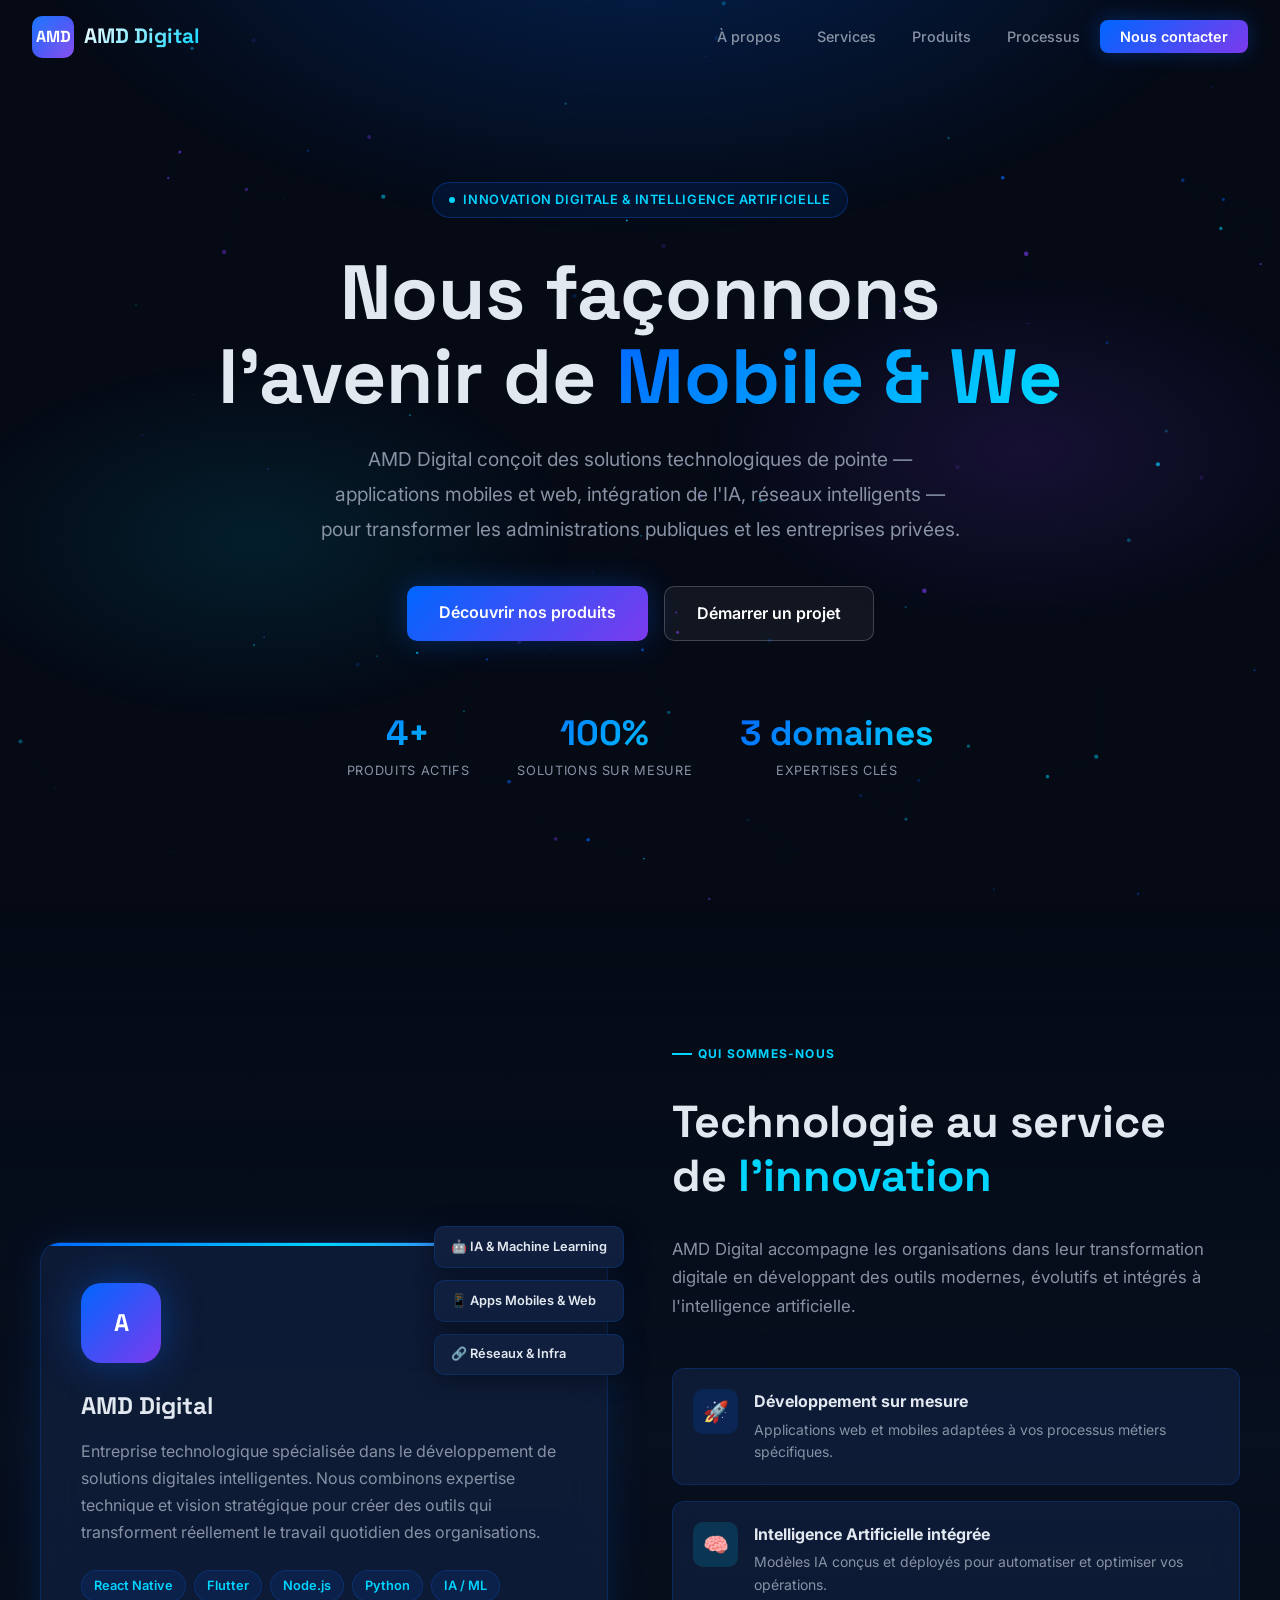
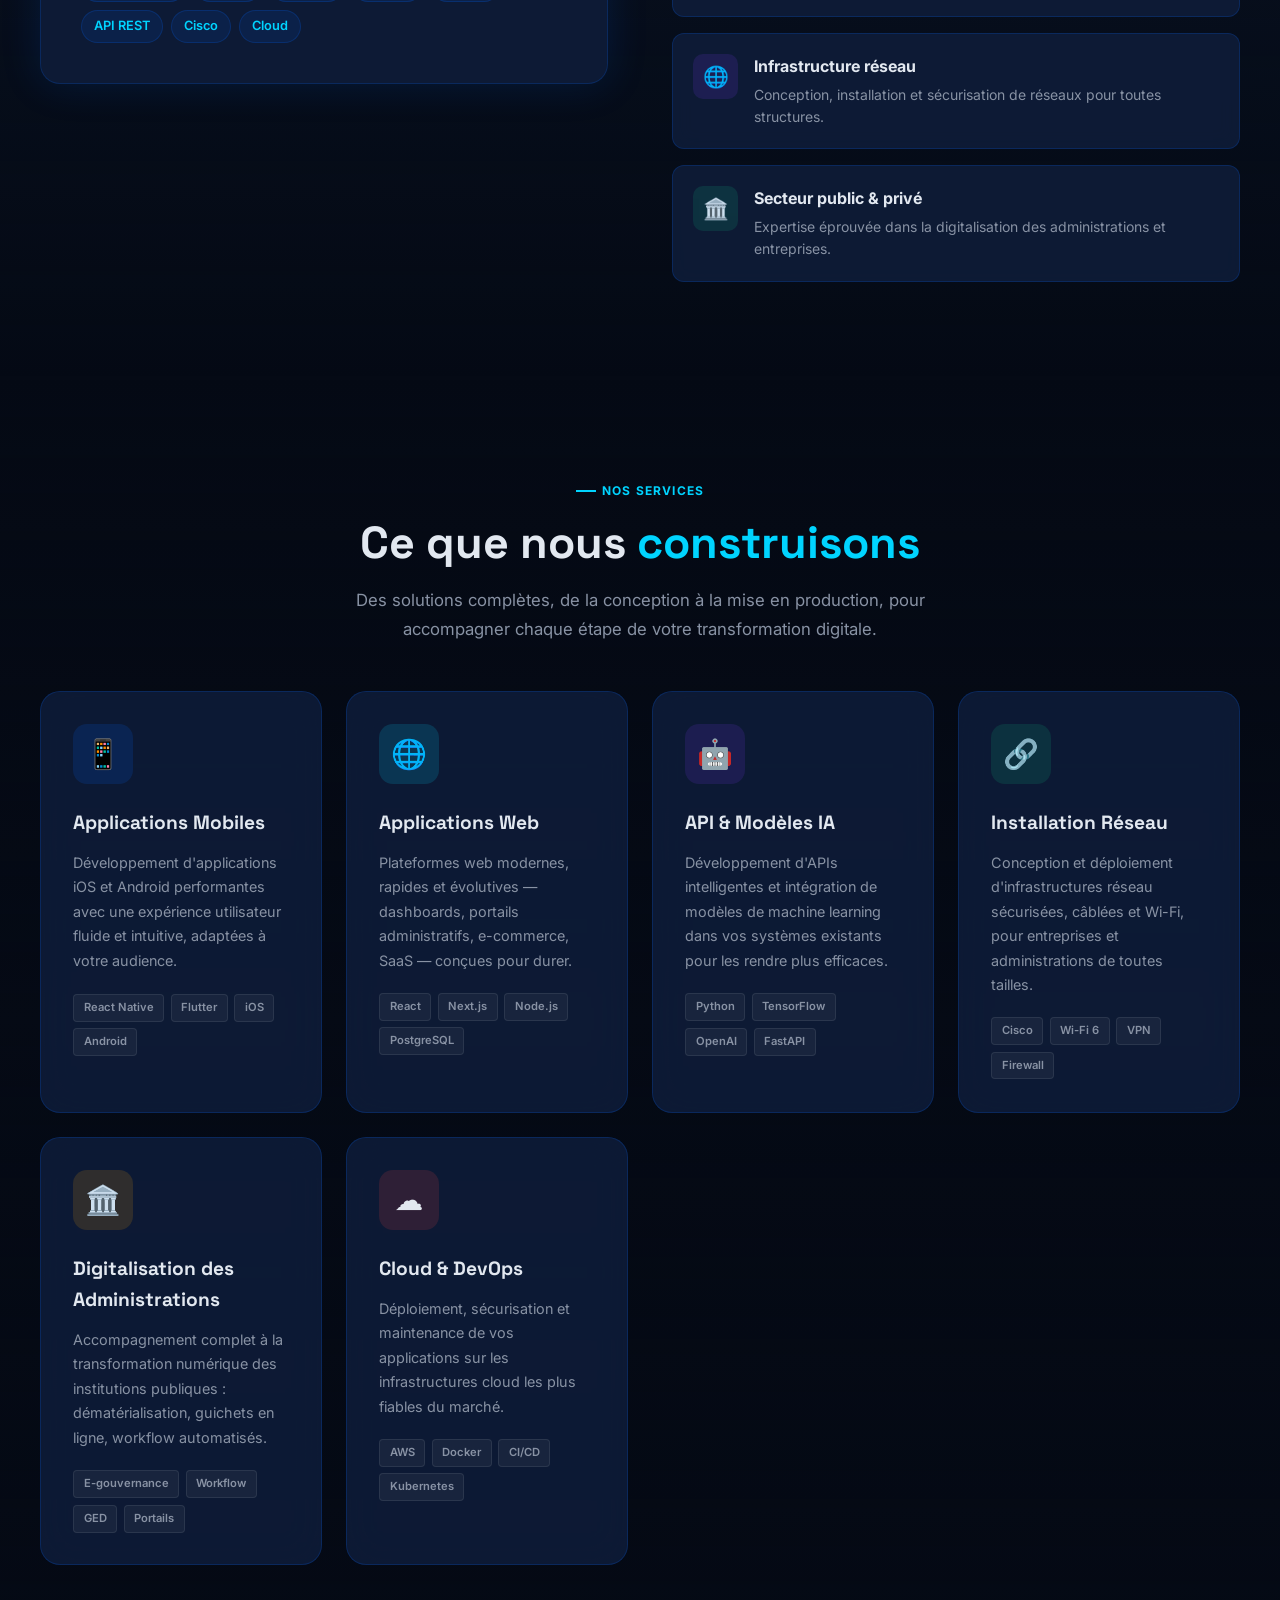
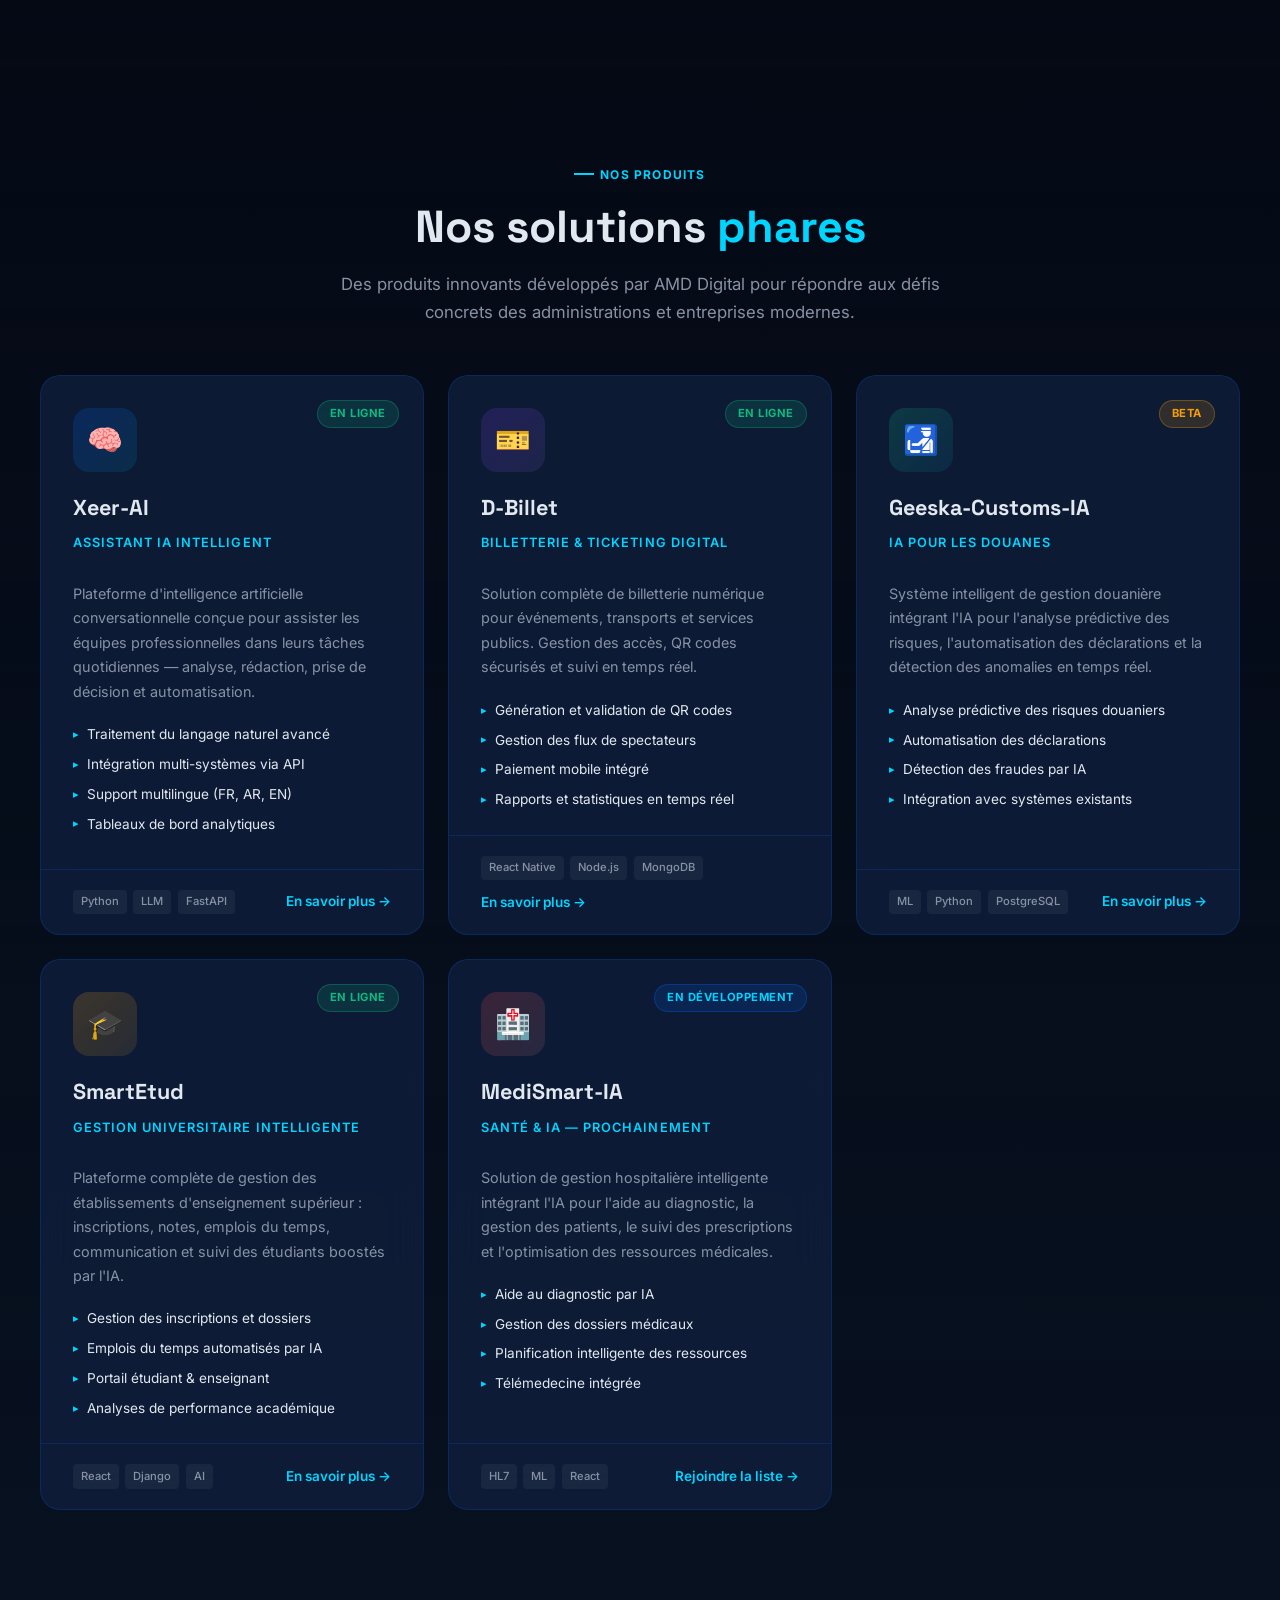
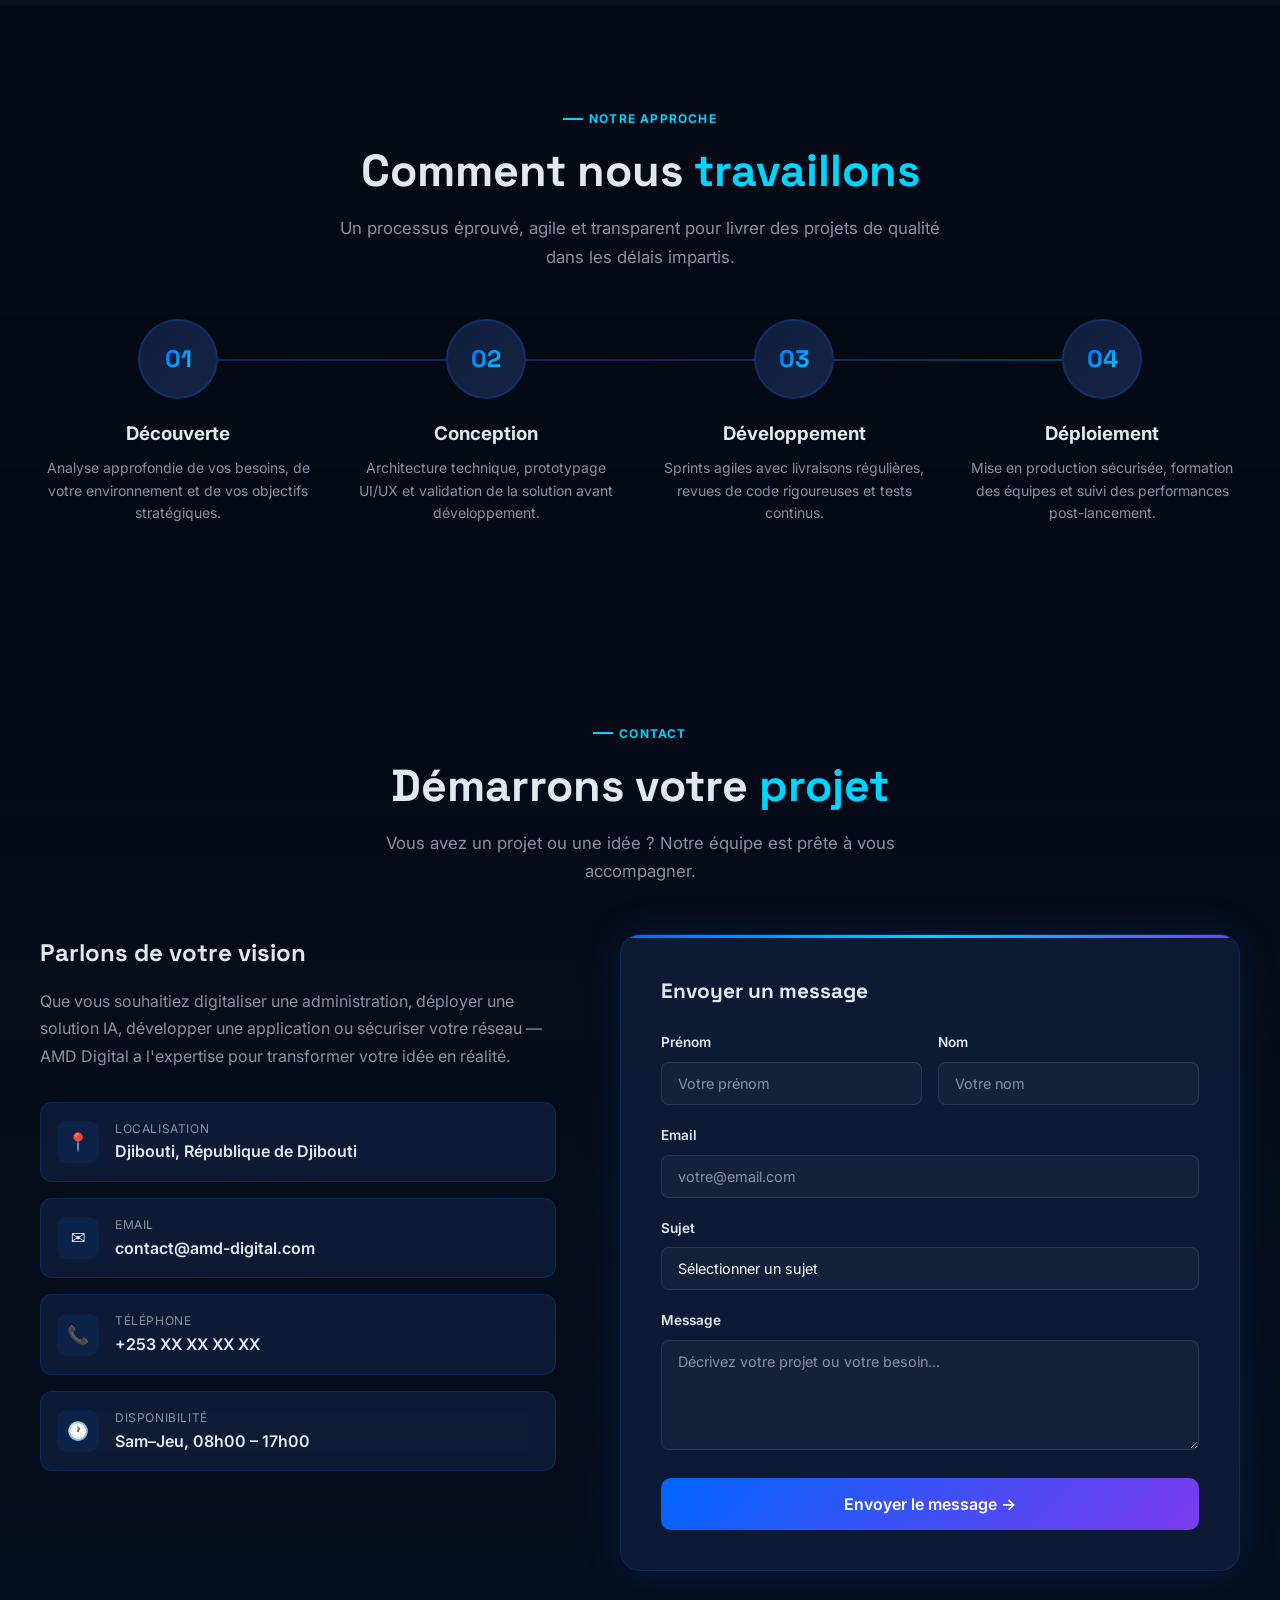
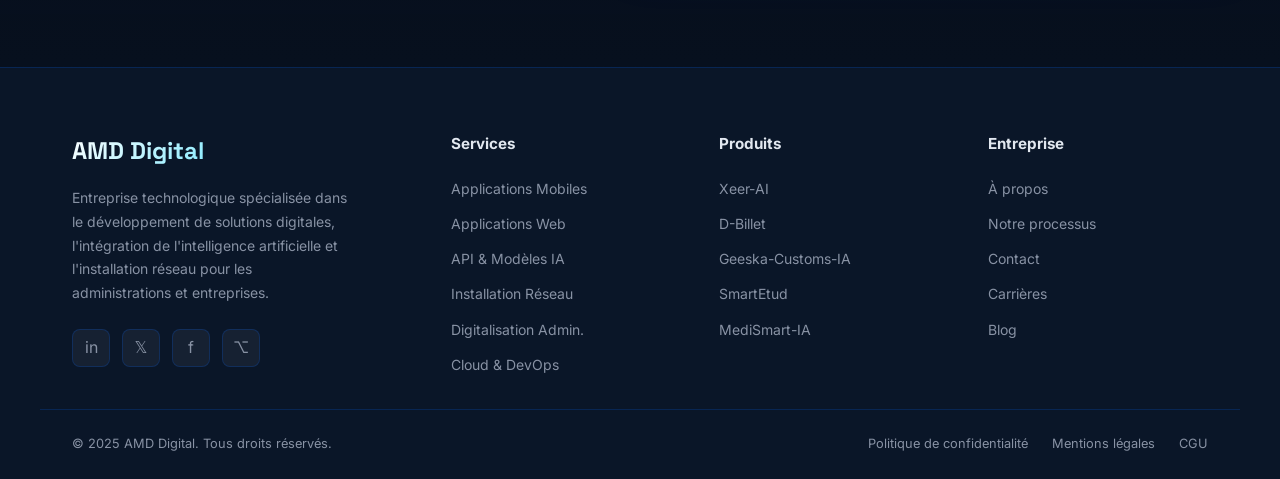
==== index.html @ 0bdd886a "feat: create modern animated static website for AMD Digital Full responsive landing page with: - Par" ====
<!DOCTYPE html>
<html lang="fr">
<head>
  <meta charset="UTF-8" />
  <meta name="viewport" content="width=device-width, initial-scale=1.0" />
  <meta name="description" content="AMD Digital — Développement d'applications mobiles & web, installation réseau, intégration de l'IA dans les administrations publiques et privées. Créateurs de Xeer-AI, D-Billet, Geeska-Customs-IA, SmartEtud." />
  <meta property="og:title" content="AMD Digital — Innovation Technologique & IA" />
  <meta property="og:description" content="Solutions digitales innovantes pour les administrations et entreprises." />
  <title>AMD Digital — Innovation Technologique & IA</title>

  <!-- Fonts -->
  <link rel="preconnect" href="https://fonts.googleapis.com" />
  <link rel="preconnect" href="https://fonts.gstatic.com" crossorigin />
  <link href="https://fonts.googleapis.com/css2?family=Inter:wght@400;500;600;700&family=Space+Grotesk:wght@500;600;700;800&display=swap" rel="stylesheet" />

  <!-- Styles -->
  <link rel="stylesheet" href="css/style.css" />

  <!-- Favicon inline SVG -->
  <link rel="icon" href="data:image/svg+xml,<svg xmlns='http://www.w3.org/2000/svg' viewBox='0 0 100 100'><rect width='100' height='100' rx='20' fill='%230066ff'/><text y='.9em' font-size='65' font-weight='900' fill='white' font-family='Arial' x='12'>A</text></svg>" />
</head>
<body>

  <!-- Particles Background -->
  <canvas id="particles-canvas"></canvas>

  <!-- ===== NAVBAR ===== -->
  <nav class="navbar">
    <a href="#" class="nav-logo">
      <div class="logo-icon">AMD</div>
      <span class="logo-text">AMD Digital</span>
    </a>

    <ul class="nav-links">
      <li><a href="#about">À propos</a></li>
      <li><a href="#services">Services</a></li>
      <li><a href="#products">Produits</a></li>
      <li><a href="#process">Processus</a></li>
      <li><a href="#contact" class="nav-cta">Nous contacter</a></li>
    </ul>

    <button class="hamburger" aria-label="Menu">
      <span></span><span></span><span></span>
    </button>
  </nav>

  <!-- ===== HERO ===== -->
  <section class="hero" id="home">
    <div class="hero-bg-gradient"></div>
    <div class="hero-content">
      <div class="hero-badge">
        <span class="dot"></span>
        Innovation Digitale & Intelligence Artificielle
      </div>

      <h1>
        Nous façonnons<br />
        l'avenir de <span class="gradient-text" id="typing-text">Mobile & Web</span>
      </h1>

      <p class="hero-description">
        AMD Digital conçoit des solutions technologiques de pointe — applications mobiles et web,
        intégration de l'IA, réseaux intelligents — pour transformer les administrations
        publiques et les entreprises privées.
      </p>

      <div class="hero-buttons">
        <a href="#products" class="btn-primary">Découvrir nos produits</a>
        <a href="#contact" class="btn-outline">Démarrer un projet</a>
      </div>

      <div class="hero-stats">
        <div class="stat-item">
          <div class="stat-number" data-target="4" data-suffix="+">0+</div>
          <div class="stat-label">Produits actifs</div>
        </div>
        <div class="stat-item">
          <div class="stat-number" data-target="100" data-suffix="%">0%</div>
          <div class="stat-label">Solutions sur mesure</div>
        </div>
        <div class="stat-item">
          <div class="stat-number" data-target="3" data-suffix=" domaines">0</div>
          <div class="stat-label">Expertises clés</div>
        </div>
      </div>
    </div>
  </section>

  <!-- ===== ABOUT ===== -->
  <section class="about" id="about">
    <div class="container">
      <div class="about-grid">
        <div class="about-visual reveal-left">
          <div class="about-card-main">
            <div class="about-logo-large">A</div>
            <h3>AMD Digital</h3>
            <p>
              Entreprise technologique spécialisée dans le développement de solutions digitales
              intelligentes. Nous combinons expertise technique et vision stratégique pour
              créer des outils qui transforment réellement le travail quotidien des organisations.
            </p>
            <div class="tech-pills">
              <span class="pill">React Native</span>
              <span class="pill">Flutter</span>
              <span class="pill">Node.js</span>
              <span class="pill">Python</span>
              <span class="pill">IA / ML</span>
              <span class="pill">API REST</span>
              <span class="pill">Cisco</span>
              <span class="pill">Cloud</span>
            </div>
          </div>

          <div class="floating-badges">
            <div class="badge-float">🤖 IA & Machine Learning</div>
            <div class="badge-float">📱 Apps Mobiles & Web</div>
            <div class="badge-float">🔗 Réseaux & Infra</div>
          </div>
        </div>

        <div class="about-features reveal-right">
          <div class="section-tag">Qui sommes-nous</div>
          <h2 class="section-title">Technologie au service<br />de <span style="color: var(--secondary)">l'innovation</span></h2>
          <p class="section-subtitle" style="margin-bottom: 2rem;">
            AMD Digital accompagne les organisations dans leur transformation digitale en développant
            des outils modernes, évolutifs et intégrés à l'intelligence artificielle.
          </p>

          <div class="about-feature">
            <div class="feature-icon blue">🚀</div>
            <div class="feature-text">
              <h4>Développement sur mesure</h4>
              <p>Applications web et mobiles adaptées à vos processus métiers spécifiques.</p>
            </div>
          </div>

          <div class="about-feature">
            <div class="feature-icon cyan">🧠</div>
            <div class="feature-text">
              <h4>Intelligence Artificielle intégrée</h4>
              <p>Modèles IA conçus et déployés pour automatiser et optimiser vos opérations.</p>
            </div>
          </div>

          <div class="about-feature">
            <div class="feature-icon purple">🌐</div>
            <div class="feature-text">
              <h4>Infrastructure réseau</h4>
              <p>Conception, installation et sécurisation de réseaux pour toutes structures.</p>
            </div>
          </div>

          <div class="about-feature">
            <div class="feature-icon green">🏛️</div>
            <div class="feature-text">
              <h4>Secteur public & privé</h4>
              <p>Expertise éprouvée dans la digitalisation des administrations et entreprises.</p>
            </div>
          </div>
        </div>
      </div>
    </div>
  </section>

  <!-- ===== SERVICES ===== -->
  <section class="services" id="services">
    <div class="container">
      <div class="text-center" style="margin-bottom: 1rem;">
        <div class="section-tag reveal">Nos services</div>
        <h2 class="section-title reveal">Ce que nous <span style="color: var(--secondary)">construisons</span></h2>
        <p class="section-subtitle reveal">
          Des solutions complètes, de la conception à la mise en production, pour accompagner
          chaque étape de votre transformation digitale.
        </p>
      </div>

      <div class="services-grid">

        <div class="service-card">
          <div class="service-icon-wrap" style="background: rgba(0,102,255,0.15);">📱</div>
          <h3>Applications Mobiles</h3>
          <p>Développement d'applications iOS et Android performantes avec une expérience utilisateur fluide et intuitive, adaptées à votre audience.</p>
          <div class="service-tags">
            <span class="service-tag">React Native</span>
            <span class="service-tag">Flutter</span>
            <span class="service-tag">iOS</span>
            <span class="service-tag">Android</span>
          </div>
        </div>

        <div class="service-card">
          <div class="service-icon-wrap" style="background: rgba(0,212,255,0.15);">🌐</div>
          <h3>Applications Web</h3>
          <p>Plateformes web modernes, rapides et évolutives — dashboards, portails administratifs, e-commerce, SaaS — conçues pour durer.</p>
          <div class="service-tags">
            <span class="service-tag">React</span>
            <span class="service-tag">Next.js</span>
            <span class="service-tag">Node.js</span>
            <span class="service-tag">PostgreSQL</span>
          </div>
        </div>

        <div class="service-card">
          <div class="service-icon-wrap" style="background: rgba(124,58,237,0.15);">🤖</div>
          <h3>API & Modèles IA</h3>
          <p>Développement d'APIs intelligentes et intégration de modèles de machine learning dans vos systèmes existants pour les rendre plus efficaces.</p>
          <div class="service-tags">
            <span class="service-tag">Python</span>
            <span class="service-tag">TensorFlow</span>
            <span class="service-tag">OpenAI</span>
            <span class="service-tag">FastAPI</span>
          </div>
        </div>

        <div class="service-card">
          <div class="service-icon-wrap" style="background: rgba(16,185,129,0.15);">🔗</div>
          <h3>Installation Réseau</h3>
          <p>Conception et déploiement d'infrastructures réseau sécurisées, câblées et Wi-Fi, pour entreprises et administrations de toutes tailles.</p>
          <div class="service-tags">
            <span class="service-tag">Cisco</span>
            <span class="service-tag">Wi-Fi 6</span>
            <span class="service-tag">VPN</span>
            <span class="service-tag">Firewall</span>
          </div>
        </div>

        <div class="service-card">
          <div class="service-icon-wrap" style="background: rgba(245,158,11,0.15);">🏛️</div>
          <h3>Digitalisation des Administrations</h3>
          <p>Accompagnement complet à la transformation numérique des institutions publiques : dématérialisation, guichets en ligne, workflow automatisés.</p>
          <div class="service-tags">
            <span class="service-tag">E-gouvernance</span>
            <span class="service-tag">Workflow</span>
            <span class="service-tag">GED</span>
            <span class="service-tag">Portails</span>
          </div>
        </div>

        <div class="service-card">
          <div class="service-icon-wrap" style="background: rgba(239,68,68,0.15);">☁️</div>
          <h3>Cloud & DevOps</h3>
          <p>Déploiement, sécurisation et maintenance de vos applications sur les infrastructures cloud les plus fiables du marché.</p>
          <div class="service-tags">
            <span class="service-tag">AWS</span>
            <span class="service-tag">Docker</span>
            <span class="service-tag">CI/CD</span>
            <span class="service-tag">Kubernetes</span>
          </div>
        </div>

      </div>
    </div>
  </section>

  <!-- ===== PRODUCTS ===== -->
  <section class="products" id="products">
    <div class="products-intro text-center">
      <div class="section-tag reveal">Nos produits</div>
      <h2 class="section-title reveal">Nos solutions <span style="color: var(--secondary)">phares</span></h2>
      <p class="section-subtitle reveal">
        Des produits innovants développés par AMD Digital pour répondre aux défis concrets
        des administrations et entreprises modernes.
      </p>
    </div>

    <div class="products-grid">

      <!-- Xeer-AI -->
      <div class="product-card">
        <div class="product-header">
          <div class="product-icon" style="background: linear-gradient(135deg, rgba(0,102,255,0.2), rgba(0,212,255,0.1));">🧠</div>
          <span class="product-status status-live">En ligne</span>
          <h3>Xeer-AI</h3>
          <div class="product-tagline">Assistant IA Intelligent</div>
        </div>
        <div class="product-body">
          <p>
            Plateforme d'intelligence artificielle conversationnelle conçue pour assister
            les équipes professionnelles dans leurs tâches quotidiennes — analyse, rédaction,
            prise de décision et automatisation.
          </p>
          <ul class="product-features">
            <li>Traitement du langage naturel avancé</li>
            <li>Intégration multi-systèmes via API</li>
            <li>Support multilingue (FR, AR, EN)</li>
            <li>Tableaux de bord analytiques</li>
          </ul>
        </div>
        <div class="product-footer">
          <div class="product-tech">
            <span class="tech-badge">Python</span>
            <span class="tech-badge">LLM</span>
            <span class="tech-badge">FastAPI</span>
          </div>
          <a href="#contact" class="product-link">En savoir plus →</a>
        </div>
      </div>

      <!-- D-Billet -->
      <div class="product-card">
        <div class="product-header">
          <div class="product-icon" style="background: linear-gradient(135deg, rgba(124,58,237,0.2), rgba(167,139,250,0.1));">🎫</div>
          <span class="product-status status-live">En ligne</span>
          <h3>D-Billet</h3>
          <div class="product-tagline">Billetterie & Ticketing Digital</div>
        </div>
        <div class="product-body">
          <p>
            Solution complète de billetterie numérique pour événements, transports et
            services publics. Gestion des accès, QR codes sécurisés et suivi en temps réel.
          </p>
          <ul class="product-features">
            <li>Génération et validation de QR codes</li>
            <li>Gestion des flux de spectateurs</li>
            <li>Paiement mobile intégré</li>
            <li>Rapports et statistiques en temps réel</li>
          </ul>
        </div>
        <div class="product-footer">
          <div class="product-tech">
            <span class="tech-badge">React Native</span>
            <span class="tech-badge">Node.js</span>
            <span class="tech-badge">MongoDB</span>
          </div>
          <a href="#contact" class="product-link">En savoir plus →</a>
        </div>
      </div>

      <!-- Geeska-Customs-IA -->
      <div class="product-card">
        <div class="product-header">
          <div class="product-icon" style="background: linear-gradient(135deg, rgba(16,185,129,0.2), rgba(6,182,212,0.1));">🛃</div>
          <span class="product-status status-beta">Beta</span>
          <h3>Geeska-Customs-IA</h3>
          <div class="product-tagline">IA pour les Douanes</div>
        </div>
        <div class="product-body">
          <p>
            Système intelligent de gestion douanière intégrant l'IA pour l'analyse
            prédictive des risques, l'automatisation des déclarations et la détection
            des anomalies en temps réel.
          </p>
          <ul class="product-features">
            <li>Analyse prédictive des risques douaniers</li>
            <li>Automatisation des déclarations</li>
            <li>Détection des fraudes par IA</li>
            <li>Intégration avec systèmes existants</li>
          </ul>
        </div>
        <div class="product-footer">
          <div class="product-tech">
            <span class="tech-badge">ML</span>
            <span class="tech-badge">Python</span>
            <span class="tech-badge">PostgreSQL</span>
          </div>
          <a href="#contact" class="product-link">En savoir plus →</a>
        </div>
      </div>

      <!-- SmartEtud -->
      <div class="product-card">
        <div class="product-header">
          <div class="product-icon" style="background: linear-gradient(135deg, rgba(245,158,11,0.2), rgba(251,191,36,0.1));">🎓</div>
          <span class="product-status status-live">En ligne</span>
          <h3>SmartEtud</h3>
          <div class="product-tagline">Gestion Universitaire Intelligente</div>
        </div>
        <div class="product-body">
          <p>
            Plateforme complète de gestion des établissements d'enseignement supérieur :
            inscriptions, notes, emplois du temps, communication et suivi des étudiants
            boostés par l'IA.
          </p>
          <ul class="product-features">
            <li>Gestion des inscriptions et dossiers</li>
            <li>Emplois du temps automatisés par IA</li>
            <li>Portail étudiant & enseignant</li>
            <li>Analyses de performance académique</li>
          </ul>
        </div>
        <div class="product-footer">
          <div class="product-tech">
            <span class="tech-badge">React</span>
            <span class="tech-badge">Django</span>
            <span class="tech-badge">AI</span>
          </div>
          <a href="#contact" class="product-link">En savoir plus →</a>
        </div>
      </div>

      <!-- Produit 5 — futur -->
      <div class="product-card" style="grid-column: span 1;">
        <div class="product-header">
          <div class="product-icon" style="background: linear-gradient(135deg, rgba(239,68,68,0.2), rgba(252,165,165,0.1));">🏥</div>
          <span class="product-status status-dev">En développement</span>
          <h3>MediSmart-IA</h3>
          <div class="product-tagline">Santé & IA — Prochainement</div>
        </div>
        <div class="product-body">
          <p>
            Solution de gestion hospitalière intelligente intégrant l'IA pour l'aide
            au diagnostic, la gestion des patients, le suivi des prescriptions et
            l'optimisation des ressources médicales.
          </p>
          <ul class="product-features">
            <li>Aide au diagnostic par IA</li>
            <li>Gestion des dossiers médicaux</li>
            <li>Planification intelligente des ressources</li>
            <li>Télémedecine intégrée</li>
          </ul>
        </div>
        <div class="product-footer">
          <div class="product-tech">
            <span class="tech-badge">HL7</span>
            <span class="tech-badge">ML</span>
            <span class="tech-badge">React</span>
          </div>
          <a href="#contact" class="product-link">Rejoindre la liste →</a>
        </div>
      </div>

    </div>
  </section>

  <!-- ===== PROCESS ===== -->
  <section class="process" id="process">
    <div class="container">
      <div class="text-center" style="margin-bottom: 1rem;">
        <div class="section-tag reveal">Notre approche</div>
        <h2 class="section-title reveal">Comment nous <span style="color: var(--secondary)">travaillons</span></h2>
        <p class="section-subtitle reveal">
          Un processus éprouvé, agile et transparent pour livrer des projets de qualité
          dans les délais impartis.
        </p>
      </div>

      <div class="process-steps">

        <div class="step-card">
          <div class="step-number"><span class="num">01</span></div>
          <h3>Découverte</h3>
          <p>Analyse approfondie de vos besoins, de votre environnement et de vos objectifs stratégiques.</p>
        </div>

        <div class="step-card">
          <div class="step-number"><span class="num">02</span></div>
          <h3>Conception</h3>
          <p>Architecture technique, prototypage UI/UX et validation de la solution avant développement.</p>
        </div>

        <div class="step-card">
          <div class="step-number"><span class="num">03</span></div>
          <h3>Développement</h3>
          <p>Sprints agiles avec livraisons régulières, revues de code rigoureuses et tests continus.</p>
        </div>

        <div class="step-card">
          <div class="step-number"><span class="num">04</span></div>
          <h3>Déploiement</h3>
          <p>Mise en production sécurisée, formation des équipes et suivi des performances post-lancement.</p>
        </div>

      </div>
    </div>
  </section>

  <!-- ===== CONTACT ===== -->
  <section class="contact" id="contact">
    <div class="container">
      <div class="text-center" style="margin-bottom: 1rem;">
        <div class="section-tag reveal">Contact</div>
        <h2 class="section-title reveal">Démarrons votre <span style="color: var(--secondary)">projet</span></h2>
        <p class="section-subtitle reveal">
          Vous avez un projet ou une idée ? Notre équipe est prête à vous accompagner.
        </p>
      </div>

      <div class="contact-grid">
        <div class="contact-info reveal-left">
          <h3>Parlons de votre vision</h3>
          <p>
            Que vous souhaitiez digitaliser une administration, déployer une solution IA,
            développer une application ou sécuriser votre réseau — AMD Digital a l'expertise
            pour transformer votre idée en réalité.
          </p>

          <div class="contact-items">
            <div class="contact-item">
              <div class="contact-icon">📍</div>
              <div class="contact-item-text">
                <span>Localisation</span>
                <strong>Djibouti, République de Djibouti</strong>
              </div>
            </div>

            <div class="contact-item">
              <div class="contact-icon">✉️</div>
              <div class="contact-item-text">
                <span>Email</span>
                <strong>contact@amd-digital.com</strong>
              </div>
            </div>

            <div class="contact-item">
              <div class="contact-icon">📞</div>
              <div class="contact-item-text">
                <span>Téléphone</span>
                <strong>+253 XX XX XX XX</strong>
              </div>
            </div>

            <div class="contact-item">
              <div class="contact-icon">🕐</div>
              <div class="contact-item-text">
                <span>Disponibilité</span>
                <strong>Sam–Jeu, 08h00 – 17h00</strong>
              </div>
            </div>
          </div>
        </div>

        <div class="contact-form reveal-right">
          <h3 class="form-title">Envoyer un message</h3>
          <form>
            <div class="form-row">
              <div class="form-group">
                <label for="fname">Prénom</label>
                <input type="text" id="fname" placeholder="Votre prénom" required />
              </div>
              <div class="form-group">
                <label for="lname">Nom</label>
                <input type="text" id="lname" placeholder="Votre nom" required />
              </div>
            </div>

            <div class="form-group">
              <label for="email">Email</label>
              <input type="email" id="email" placeholder="votre@email.com" required />
            </div>

            <div class="form-group">
              <label for="subject">Sujet</label>
              <select id="subject">
                <option value="">Sélectionner un sujet</option>
                <option>Développement d'application mobile</option>
                <option>Développement d'application web</option>
                <option>Intégration IA / API</option>
                <option>Installation réseau</option>
                <option>Digitalisation administration</option>
                <option>Produit Xeer-AI</option>
                <option>Produit D-Billet</option>
                <option>Produit Geeska-Customs-IA</option>
                <option>Produit SmartEtud</option>
                <option>Autre</option>
              </select>
            </div>

            <div class="form-group">
              <label for="message">Message</label>
              <textarea id="message" placeholder="Décrivez votre projet ou votre besoin..." required></textarea>
            </div>

            <button type="submit" class="btn-submit">Envoyer le message →</button>
          </form>
        </div>
      </div>
    </div>
  </section>

  <!-- ===== FOOTER ===== -->
  <footer>
    <div class="footer-main">
      <div class="footer-brand">
        <span class="logo-text">AMD Digital</span>
        <p>
          Entreprise technologique spécialisée dans le développement de solutions digitales,
          l'intégration de l'intelligence artificielle et l'installation réseau pour les
          administrations et entreprises.
        </p>
        <div class="social-links">
          <a href="#" class="social-link" title="LinkedIn">in</a>
          <a href="#" class="social-link" title="Twitter/X">𝕏</a>
          <a href="#" class="social-link" title="Facebook">f</a>
          <a href="#" class="social-link" title="GitHub">⌥</a>
        </div>
      </div>

      <div class="footer-col">
        <h4>Services</h4>
        <ul>
          <li><a href="#services">Applications Mobiles</a></li>
          <li><a href="#services">Applications Web</a></li>
          <li><a href="#services">API & Modèles IA</a></li>
          <li><a href="#services">Installation Réseau</a></li>
          <li><a href="#services">Digitalisation Admin.</a></li>
          <li><a href="#services">Cloud & DevOps</a></li>
        </ul>
      </div>

      <div class="footer-col">
        <h4>Produits</h4>
        <ul>
          <li><a href="#products">Xeer-AI</a></li>
          <li><a href="#products">D-Billet</a></li>
          <li><a href="#products">Geeska-Customs-IA</a></li>
          <li><a href="#products">SmartEtud</a></li>
          <li><a href="#products">MediSmart-IA</a></li>
        </ul>
      </div>

      <div class="footer-col">
        <h4>Entreprise</h4>
        <ul>
          <li><a href="#about">À propos</a></li>
          <li><a href="#process">Notre processus</a></li>
          <li><a href="#contact">Contact</a></li>
          <li><a href="#">Carrières</a></li>
          <li><a href="#">Blog</a></li>
        </ul>
      </div>
    </div>

    <div class="footer-bottom">
      <p>© 2025 AMD Digital. Tous droits réservés.</p>
      <div class="footer-bottom-links">
        <a href="#">Politique de confidentialité</a>
        <a href="#">Mentions légales</a>
        <a href="#">CGU</a>
      </div>
    </div>
  </footer>

  <!-- Back to top -->
  <button class="back-to-top" aria-label="Retour en haut">↑</button>

  <!-- Scripts -->
  <script src="js/main.js"></script>
</body>
</html>
---- css/style.css ----
/* ===== RESET & BASE ===== */
*, *::before, *::after {
  box-sizing: border-box;
  margin: 0;
  padding: 0;
}

:root {
  --primary: #0066ff;
  --primary-dark: #0044cc;
  --secondary: #00d4ff;
  --accent: #7c3aed;
  --accent-light: #a78bfa;
  --dark: #050a15;
  --dark-2: #0a1628;
  --dark-3: #0f1f3d;
  --dark-4: #162444;
  --text: #e2e8f0;
  --text-muted: #8892a4;
  --card-bg: rgba(15, 31, 61, 0.8);
  --border: rgba(0, 102, 255, 0.2);
  --glow: rgba(0, 102, 255, 0.4);
  --glow-secondary: rgba(0, 212, 255, 0.3);
  --font-main: 'Inter', system-ui, sans-serif;
  --font-display: 'Space Grotesk', system-ui, sans-serif;
  --radius: 12px;
  --radius-lg: 20px;
  --shadow: 0 4px 24px rgba(0, 0, 0, 0.4);
  --shadow-glow: 0 0 40px rgba(0, 102, 255, 0.15);
  --transition: 0.3s cubic-bezier(0.4, 0, 0.2, 1);
}

html {
  scroll-behavior: smooth;
  overflow-x: hidden;
}

body {
  font-family: var(--font-main);
  background: var(--dark);
  color: var(--text);
  line-height: 1.6;
  overflow-x: hidden;
}

/* ===== SCROLLBAR ===== */
::-webkit-scrollbar { width: 6px; }
::-webkit-scrollbar-track { background: var(--dark); }
::-webkit-scrollbar-thumb { background: var(--primary); border-radius: 3px; }

/* ===== CANVAS BACKGROUND ===== */
#particles-canvas {
  position: fixed;
  top: 0; left: 0;
  width: 100%; height: 100%;
  z-index: 0;
  pointer-events: none;
}

/* ===== NAVBAR ===== */
.navbar {
  position: fixed;
  top: 0; left: 0; right: 0;
  z-index: 1000;
  padding: 1rem 2rem;
  display: flex;
  align-items: center;
  justify-content: space-between;
  transition: var(--transition);
}

.navbar.scrolled {
  background: rgba(5, 10, 21, 0.95);
  backdrop-filter: blur(20px);
  border-bottom: 1px solid var(--border);
  box-shadow: 0 4px 30px rgba(0, 0, 0, 0.5);
}

.nav-logo {
  display: flex;
  align-items: center;
  gap: 10px;
  text-decoration: none;
}

.logo-icon {
  width: 42px;
  height: 42px;
  background: linear-gradient(135deg, var(--primary), var(--accent));
  border-radius: 10px;
  display: flex;
  align-items: center;
  justify-content: center;
  font-weight: 900;
  font-size: 1rem;
  color: white;
  font-family: var(--font-display);
  position: relative;
  overflow: hidden;
}

.logo-icon::after {
  content: '';
  position: absolute;
  top: -50%; left: -50%;
  width: 200%; height: 200%;
  background: linear-gradient(45deg, transparent, rgba(255,255,255,0.1), transparent);
  animation: logo-shine 3s infinite;
}

@keyframes logo-shine {
  0% { transform: translateX(-100%) rotate(45deg); }
  100% { transform: translateX(100%) rotate(45deg); }
}

.logo-text {
  font-family: var(--font-display);
  font-weight: 700;
  font-size: 1.3rem;
  background: linear-gradient(135deg, #fff, var(--secondary));
  -webkit-background-clip: text;
  -webkit-text-fill-color: transparent;
  background-clip: text;
}

.nav-links {
  display: flex;
  align-items: center;
  gap: 0.25rem;
  list-style: none;
}

.nav-links a {
  color: var(--text-muted);
  text-decoration: none;
  padding: 0.5rem 1rem;
  border-radius: 8px;
  font-size: 0.9rem;
  font-weight: 500;
  transition: var(--transition);
  position: relative;
}

.nav-links a:hover, .nav-links a.active {
  color: white;
  background: rgba(0, 102, 255, 0.1);
}

.nav-cta {
  background: linear-gradient(135deg, var(--primary), var(--accent)) !important;
  color: white !important;
  padding: 0.5rem 1.25rem !important;
  border-radius: 8px !important;
  font-weight: 600 !important;
  transition: var(--transition) !important;
  box-shadow: 0 0 20px rgba(0, 102, 255, 0.3);
}

.nav-cta:hover {
  transform: translateY(-2px);
  box-shadow: 0 0 30px rgba(0, 102, 255, 0.5) !important;
}

.hamburger {
  display: none;
  flex-direction: column;
  gap: 5px;
  cursor: pointer;
  padding: 5px;
  background: none;
  border: none;
}

.hamburger span {
  width: 25px;
  height: 2px;
  background: var(--text);
  border-radius: 2px;
  transition: var(--transition);
}

/* ===== HERO ===== */
.hero {
  position: relative;
  min-height: 100vh;
  display: flex;
  align-items: center;
  justify-content: center;
  text-align: center;
  padding: 8rem 2rem 4rem;
  z-index: 1;
}

.hero-bg-gradient {
  position: absolute;
  inset: 0;
  background:
    radial-gradient(ellipse 80% 60% at 50% -10%, rgba(0, 102, 255, 0.25) 0%, transparent 60%),
    radial-gradient(ellipse 50% 40% at 80% 50%, rgba(124, 58, 237, 0.15) 0%, transparent 50%),
    radial-gradient(ellipse 50% 40% at 20% 60%, rgba(0, 212, 255, 0.1) 0%, transparent 50%);
  pointer-events: none;
}

.hero-content {
  position: relative;
  max-width: 900px;
  z-index: 2;
}

.hero-badge {
  display: inline-flex;
  align-items: center;
  gap: 8px;
  background: rgba(0, 102, 255, 0.1);
  border: 1px solid rgba(0, 102, 255, 0.3);
  border-radius: 100px;
  padding: 0.4rem 1rem;
  font-size: 0.8rem;
  font-weight: 600;
  color: var(--secondary);
  margin-bottom: 2rem;
  animation: fadeInDown 0.8s ease both;
  letter-spacing: 0.05em;
  text-transform: uppercase;
}

.hero-badge .dot {
  width: 6px;
  height: 6px;
  border-radius: 50%;
  background: var(--secondary);
  animation: pulse 2s infinite;
}

@keyframes pulse {
  0%, 100% { opacity: 1; transform: scale(1); }
  50% { opacity: 0.5; transform: scale(0.8); }
}

.hero h1 {
  font-family: var(--font-display);
  font-size: clamp(2.8rem, 6vw, 5rem);
  font-weight: 800;
  line-height: 1.1;
  margin-bottom: 1.5rem;
  animation: fadeInUp 0.8s ease 0.1s both;
}

.hero h1 .gradient-text {
  background: linear-gradient(135deg, var(--primary), var(--secondary), var(--accent-light));
  -webkit-background-clip: text;
  -webkit-text-fill-color: transparent;
  background-clip: text;
  background-size: 200% auto;
  animation: gradient-shift 4s linear infinite;
}

@keyframes gradient-shift {
  0% { background-position: 0% center; }
  100% { background-position: 200% center; }
}

.hero-description {
  font-size: clamp(1rem, 2vw, 1.2rem);
  color: var(--text-muted);
  max-width: 650px;
  margin: 0 auto 2.5rem;
  animation: fadeInUp 0.8s ease 0.2s both;
  line-height: 1.8;
}

.hero-buttons {
  display: flex;
  gap: 1rem;
  justify-content: center;
  flex-wrap: wrap;
  animation: fadeInUp 0.8s ease 0.3s both;
  margin-bottom: 4rem;
}

.btn-primary {
  background: linear-gradient(135deg, var(--primary), var(--accent));
  color: white;
  padding: 0.85rem 2rem;
  border-radius: 10px;
  text-decoration: none;
  font-weight: 600;
  font-size: 1rem;
  transition: var(--transition);
  border: none;
  cursor: pointer;
  position: relative;
  overflow: hidden;
  box-shadow: 0 0 30px rgba(0, 102, 255, 0.3);
}

.btn-primary::before {
  content: '';
  position: absolute;
  top: 0; left: -100%;
  width: 100%; height: 100%;
  background: linear-gradient(90deg, transparent, rgba(255,255,255,0.15), transparent);
  transition: 0.5s;
}

.btn-primary:hover::before { left: 100%; }
.btn-primary:hover {
  transform: translateY(-3px);
  box-shadow: 0 10px 40px rgba(0, 102, 255, 0.5);
}

.btn-outline {
  border: 1px solid rgba(255, 255, 255, 0.2);
  color: white;
  padding: 0.85rem 2rem;
  border-radius: 10px;
  text-decoration: none;
  font-weight: 600;
  font-size: 1rem;
  transition: var(--transition);
  backdrop-filter: blur(10px);
  background: rgba(255,255,255,0.05);
}

.btn-outline:hover {
  border-color: var(--primary);
  background: rgba(0, 102, 255, 0.1);
  transform: translateY(-3px);
}

.hero-stats {
  display: flex;
  gap: 3rem;
  justify-content: center;
  flex-wrap: wrap;
  animation: fadeInUp 0.8s ease 0.4s both;
}

.stat-item {
  text-align: center;
}

.stat-number {
  font-family: var(--font-display);
  font-size: 2.2rem;
  font-weight: 800;
  background: linear-gradient(135deg, var(--primary), var(--secondary));
  -webkit-background-clip: text;
  -webkit-text-fill-color: transparent;
  background-clip: text;
}

.stat-label {
  font-size: 0.8rem;
  color: var(--text-muted);
  text-transform: uppercase;
  letter-spacing: 0.05em;
}

/* ===== SECTION BASE ===== */
section {
  position: relative;
  z-index: 1;
  padding: 6rem 2rem;
}

.container {
  max-width: 1200px;
  margin: 0 auto;
}

.section-tag {
  display: inline-flex;
  align-items: center;
  gap: 6px;
  font-size: 0.75rem;
  font-weight: 700;
  text-transform: uppercase;
  letter-spacing: 0.1em;
  color: var(--secondary);
  margin-bottom: 1rem;
}

.section-tag::before {
  content: '';
  width: 20px;
  height: 2px;
  background: var(--secondary);
}

.section-title {
  font-family: var(--font-display);
  font-size: clamp(1.8rem, 4vw, 2.8rem);
  font-weight: 700;
  margin-bottom: 1rem;
  line-height: 1.2;
}

.section-subtitle {
  color: var(--text-muted);
  font-size: 1.05rem;
  max-width: 600px;
  line-height: 1.7;
}

.text-center { text-align: center; }
.text-center .section-subtitle { margin: 0 auto; }
.text-center .section-tag { justify-content: center; }

/* ===== ABOUT ===== */
.about {
  background: linear-gradient(180deg, transparent, rgba(10, 22, 40, 0.5), transparent);
}

.about-grid {
  display: grid;
  grid-template-columns: 1fr 1fr;
  gap: 4rem;
  align-items: center;
  margin-top: 3rem;
}

.about-visual {
  position: relative;
}

.about-card-main {
  background: var(--card-bg);
  border: 1px solid var(--border);
  border-radius: var(--radius-lg);
  padding: 2.5rem;
  backdrop-filter: blur(20px);
  box-shadow: var(--shadow-glow);
  position: relative;
  overflow: hidden;
}

.about-card-main::before {
  content: '';
  position: absolute;
  top: 0; left: 0; right: 0;
  height: 3px;
  background: linear-gradient(90deg, var(--primary), var(--secondary), var(--accent));
}

.about-logo-large {
  width: 80px;
  height: 80px;
  background: linear-gradient(135deg, var(--primary), var(--accent));
  border-radius: 20px;
  display: flex;
  align-items: center;
  justify-content: center;
  font-family: var(--font-display);
  font-weight: 900;
  font-size: 1.5rem;
  color: white;
  margin-bottom: 1.5rem;
  box-shadow: 0 0 40px rgba(0, 102, 255, 0.4);
}

.about-card-main h3 {
  font-family: var(--font-display);
  font-size: 1.5rem;
  font-weight: 700;
  margin-bottom: 0.75rem;
}

.about-card-main p {
  color: var(--text-muted);
  line-height: 1.7;
  margin-bottom: 1.5rem;
}

.tech-pills {
  display: flex;
  flex-wrap: wrap;
  gap: 0.5rem;
}

.pill {
  background: rgba(0, 102, 255, 0.1);
  border: 1px solid rgba(0, 102, 255, 0.2);
  color: var(--secondary);
  padding: 0.3rem 0.75rem;
  border-radius: 100px;
  font-size: 0.8rem;
  font-weight: 600;
}

.floating-badges {
  position: absolute;
  top: -1rem; right: -1rem;
  display: flex;
  flex-direction: column;
  gap: 0.75rem;
}

.badge-float {
  background: var(--dark-3);
  border: 1px solid var(--border);
  border-radius: 10px;
  padding: 0.6rem 1rem;
  font-size: 0.8rem;
  font-weight: 600;
  display: flex;
  align-items: center;
  gap: 8px;
  backdrop-filter: blur(10px);
  white-space: nowrap;
  box-shadow: var(--shadow);
}

.badge-float:nth-child(1) { animation: float 3s ease-in-out infinite; }
.badge-float:nth-child(2) { animation: float 3s ease-in-out 0.5s infinite; }
.badge-float:nth-child(3) { animation: float 3s ease-in-out 1s infinite; }

@keyframes float {
  0%, 100% { transform: translateY(0); }
  50% { transform: translateY(-8px); }
}

.about-features {
  display: flex;
  flex-direction: column;
  gap: 1rem;
}

.about-feature {
  display: flex;
  gap: 1rem;
  align-items: flex-start;
  padding: 1.25rem;
  background: var(--card-bg);
  border: 1px solid var(--border);
  border-radius: var(--radius);
  backdrop-filter: blur(10px);
  transition: var(--transition);
}

.about-feature:hover {
  border-color: rgba(0, 102, 255, 0.4);
  transform: translateX(5px);
  box-shadow: var(--shadow-glow);
}

.feature-icon {
  width: 45px;
  height: 45px;
  border-radius: 10px;
  display: flex;
  align-items: center;
  justify-content: center;
  font-size: 1.3rem;
  flex-shrink: 0;
}

.feature-icon.blue { background: rgba(0, 102, 255, 0.15); }
.feature-icon.cyan { background: rgba(0, 212, 255, 0.15); }
.feature-icon.purple { background: rgba(124, 58, 237, 0.15); }
.feature-icon.green { background: rgba(16, 185, 129, 0.15); }

.feature-text h4 {
  font-weight: 700;
  margin-bottom: 0.25rem;
}

.feature-text p {
  color: var(--text-muted);
  font-size: 0.875rem;
}

/* ===== SERVICES ===== */
.services {
  background: linear-gradient(180deg, transparent, rgba(5, 10, 21, 0.8), transparent);
}

.services-grid {
  display: grid;
  grid-template-columns: repeat(auto-fit, minmax(280px, 1fr));
  gap: 1.5rem;
  margin-top: 3rem;
}

.service-card {
  background: var(--card-bg);
  border: 1px solid var(--border);
  border-radius: var(--radius-lg);
  padding: 2rem;
  backdrop-filter: blur(20px);
  transition: var(--transition);
  position: relative;
  overflow: hidden;
  cursor: default;
}

.service-card::before {
  content: '';
  position: absolute;
  top: 0; left: 0; right: 0;
  height: 3px;
  background: linear-gradient(90deg, var(--primary), var(--secondary));
  transform: scaleX(0);
  transform-origin: left;
  transition: var(--transition);
}

.service-card:hover::before { transform: scaleX(1); }

.service-card::after {
  content: '';
  position: absolute;
  inset: 0;
  background: radial-gradient(circle at var(--mouse-x, 50%) var(--mouse-y, 50%), rgba(0, 102, 255, 0.05) 0%, transparent 70%);
  opacity: 0;
  transition: opacity 0.3s;
}

.service-card:hover::after { opacity: 1; }

.service-card:hover {
  border-color: rgba(0, 102, 255, 0.4);
  transform: translateY(-5px);
  box-shadow: 0 20px 60px rgba(0, 0, 0, 0.4), 0 0 40px rgba(0, 102, 255, 0.1);
}

.service-icon-wrap {
  width: 60px;
  height: 60px;
  border-radius: 14px;
  display: flex;
  align-items: center;
  justify-content: center;
  font-size: 1.8rem;
  margin-bottom: 1.5rem;
  position: relative;
  z-index: 1;
}

.service-card h3 {
  font-family: var(--font-display);
  font-size: 1.2rem;
  font-weight: 700;
  margin-bottom: 0.75rem;
  position: relative;
  z-index: 1;
}

.service-card p {
  color: var(--text-muted);
  font-size: 0.9rem;
  line-height: 1.7;
  position: relative;
  z-index: 1;
}

.service-tags {
  display: flex;
  flex-wrap: wrap;
  gap: 0.4rem;
  margin-top: 1.25rem;
  position: relative;
  z-index: 1;
}

.service-tag {
  font-size: 0.7rem;
  font-weight: 600;
  padding: 0.25rem 0.6rem;
  border-radius: 4px;
  background: rgba(255,255,255,0.05);
  color: var(--text-muted);
  border: 1px solid rgba(255,255,255,0.08);
}

/* ===== PRODUCTS ===== */
.products {
  background: linear-gradient(180deg, transparent, rgba(10, 22, 40, 0.6));
}

.products-intro {
  max-width: 1200px;
  margin: 0 auto 3rem;
}

.products-grid {
  display: grid;
  grid-template-columns: repeat(auto-fit, minmax(320px, 1fr));
  gap: 1.5rem;
  max-width: 1200px;
  margin: 0 auto;
}

.product-card {
  background: var(--card-bg);
  border: 1px solid var(--border);
  border-radius: var(--radius-lg);
  overflow: hidden;
  transition: var(--transition);
  backdrop-filter: blur(20px);
  display: flex;
  flex-direction: column;
}

.product-card:hover {
  border-color: rgba(0, 102, 255, 0.5);
  transform: translateY(-6px);
  box-shadow: 0 30px 80px rgba(0, 0, 0, 0.5), 0 0 50px rgba(0, 102, 255, 0.1);
}

.product-header {
  padding: 2rem 2rem 1rem;
  position: relative;
}

.product-icon {
  width: 64px;
  height: 64px;
  border-radius: 16px;
  display: flex;
  align-items: center;
  justify-content: center;
  font-size: 1.8rem;
  margin-bottom: 1.2rem;
}

.product-status {
  position: absolute;
  top: 1.5rem;
  right: 1.5rem;
  font-size: 0.7rem;
  font-weight: 700;
  padding: 0.25rem 0.75rem;
  border-radius: 100px;
  text-transform: uppercase;
  letter-spacing: 0.05em;
}

.status-live {
  background: rgba(16, 185, 129, 0.15);
  color: #10b981;
  border: 1px solid rgba(16, 185, 129, 0.3);
}

.status-beta {
  background: rgba(245, 158, 11, 0.15);
  color: #f59e0b;
  border: 1px solid rgba(245, 158, 11, 0.3);
}

.status-dev {
  background: rgba(0, 102, 255, 0.15);
  color: var(--secondary);
  border: 1px solid rgba(0, 102, 255, 0.3);
}

.product-card h3 {
  font-family: var(--font-display);
  font-size: 1.35rem;
  font-weight: 700;
  margin-bottom: 0.5rem;
}

.product-tagline {
  color: var(--secondary);
  font-size: 0.8rem;
  font-weight: 600;
  text-transform: uppercase;
  letter-spacing: 0.08em;
  margin-bottom: 0.75rem;
}

.product-body {
  padding: 0 2rem 1.5rem;
  flex: 1;
}

.product-body p {
  color: var(--text-muted);
  font-size: 0.9rem;
  line-height: 1.7;
  margin-bottom: 1.25rem;
}

.product-features {
  list-style: none;
  display: flex;
  flex-direction: column;
  gap: 0.5rem;
}

.product-features li {
  font-size: 0.85rem;
  color: var(--text);
  display: flex;
  align-items: center;
  gap: 8px;
}

.product-features li::before {
  content: '▸';
  color: var(--secondary);
  font-size: 0.7rem;
}

.product-footer {
  padding: 1.25rem 2rem;
  border-top: 1px solid var(--border);
  display: flex;
  align-items: center;
  justify-content: space-between;
  flex-wrap: wrap;
  gap: 0.75rem;
}

.product-tech {
  display: flex;
  gap: 0.4rem;
  flex-wrap: wrap;
}

.tech-badge {
  font-size: 0.7rem;
  padding: 0.2rem 0.5rem;
  border-radius: 4px;
  background: rgba(255,255,255,0.05);
  color: var(--text-muted);
  font-weight: 500;
}

.product-link {
  color: var(--secondary);
  text-decoration: none;
  font-size: 0.85rem;
  font-weight: 600;
  display: flex;
  align-items: center;
  gap: 4px;
  transition: var(--transition);
}

.product-link:hover { color: white; gap: 8px; }

/* ===== PROCESS ===== */
.process {
  background: linear-gradient(180deg, transparent, rgba(5, 10, 21, 0.8));
}

.process-steps {
  display: grid;
  grid-template-columns: repeat(auto-fit, minmax(220px, 1fr));
  gap: 2rem;
  margin-top: 3rem;
  position: relative;
}

.process-steps::before {
  content: '';
  position: absolute;
  top: 40px;
  left: calc(100% / 8);
  right: calc(100% / 8);
  height: 2px;
  background: linear-gradient(90deg, var(--primary), var(--accent), var(--secondary));
  opacity: 0.3;
}

.step-card {
  text-align: center;
  position: relative;
}

.step-number {
  width: 80px;
  height: 80px;
  border-radius: 50%;
  background: linear-gradient(135deg, var(--dark-3), var(--dark-4));
  border: 2px solid var(--border);
  display: flex;
  align-items: center;
  justify-content: center;
  font-family: var(--font-display);
  font-size: 1.5rem;
  font-weight: 800;
  margin: 0 auto 1.25rem;
  position: relative;
  transition: var(--transition);
}

.step-number .num {
  background: linear-gradient(135deg, var(--primary), var(--secondary));
  -webkit-background-clip: text;
  -webkit-text-fill-color: transparent;
  background-clip: text;
}

.step-card:hover .step-number {
  border-color: var(--primary);
  box-shadow: 0 0 30px rgba(0, 102, 255, 0.3);
}

.step-card h3 {
  font-weight: 700;
  margin-bottom: 0.5rem;
}

.step-card p {
  color: var(--text-muted);
  font-size: 0.875rem;
  line-height: 1.6;
}

/* ===== CONTACT ===== */
.contact {
  background: linear-gradient(180deg, transparent, rgba(10, 22, 40, 0.5));
}

.contact-grid {
  display: grid;
  grid-template-columns: 1fr 1.2fr;
  gap: 4rem;
  align-items: start;
  margin-top: 3rem;
}

.contact-info h3 {
  font-family: var(--font-display);
  font-size: 1.5rem;
  font-weight: 700;
  margin-bottom: 1rem;
}

.contact-info p {
  color: var(--text-muted);
  line-height: 1.7;
  margin-bottom: 2rem;
}

.contact-items {
  display: flex;
  flex-direction: column;
  gap: 1rem;
}

.contact-item {
  display: flex;
  align-items: center;
  gap: 1rem;
  padding: 1rem;
  background: var(--card-bg);
  border: 1px solid var(--border);
  border-radius: var(--radius);
  backdrop-filter: blur(10px);
  transition: var(--transition);
}

.contact-item:hover {
  border-color: rgba(0, 102, 255, 0.4);
  transform: translateX(5px);
}

.contact-icon {
  width: 42px;
  height: 42px;
  border-radius: 10px;
  background: rgba(0, 102, 255, 0.1);
  display: flex;
  align-items: center;
  justify-content: center;
  font-size: 1.1rem;
  flex-shrink: 0;
}

.contact-item-text span {
  display: block;
  font-size: 0.75rem;
  color: var(--text-muted);
  text-transform: uppercase;
  letter-spacing: 0.05em;
  margin-bottom: 0.1rem;
}

.contact-item-text strong {
  font-weight: 600;
}

.contact-form {
  background: var(--card-bg);
  border: 1px solid var(--border);
  border-radius: var(--radius-lg);
  padding: 2.5rem;
  backdrop-filter: blur(20px);
  box-shadow: var(--shadow-glow);
  position: relative;
  overflow: hidden;
}

.contact-form::before {
  content: '';
  position: absolute;
  top: 0; left: 0; right: 0;
  height: 3px;
  background: linear-gradient(90deg, var(--primary), var(--secondary), var(--accent));
}

.form-title {
  font-family: var(--font-display);
  font-size: 1.3rem;
  font-weight: 700;
  margin-bottom: 1.5rem;
}

.form-row {
  display: grid;
  grid-template-columns: 1fr 1fr;
  gap: 1rem;
}

.form-group {
  margin-bottom: 1.25rem;
}

.form-group label {
  display: block;
  font-size: 0.85rem;
  font-weight: 600;
  margin-bottom: 0.5rem;
  color: var(--text);
}

.form-group input,
.form-group select,
.form-group textarea {
  width: 100%;
  background: rgba(255,255,255,0.03);
  border: 1px solid rgba(255,255,255,0.1);
  border-radius: 8px;
  padding: 0.75rem 1rem;
  color: white;
  font-size: 0.9rem;
  font-family: inherit;
  transition: var(--transition);
  outline: none;
  appearance: none;
}

.form-group input::placeholder,
.form-group textarea::placeholder {
  color: var(--text-muted);
}

.form-group input:focus,
.form-group select:focus,
.form-group textarea:focus {
  border-color: var(--primary);
  background: rgba(0, 102, 255, 0.05);
  box-shadow: 0 0 0 3px rgba(0, 102, 255, 0.1);
}

.form-group select option {
  background: var(--dark-3);
  color: white;
}

.form-group textarea {
  resize: vertical;
  min-height: 110px;
}

.btn-submit {
  width: 100%;
  background: linear-gradient(135deg, var(--primary), var(--accent));
  color: white;
  border: none;
  padding: 1rem;
  border-radius: 10px;
  font-size: 1rem;
  font-weight: 600;
  cursor: pointer;
  transition: var(--transition);
  font-family: inherit;
  position: relative;
  overflow: hidden;
}

.btn-submit:hover {
  transform: translateY(-2px);
  box-shadow: 0 10px 40px rgba(0, 102, 255, 0.4);
}

/* ===== FOOTER ===== */
footer {
  position: relative;
  z-index: 1;
  background: var(--dark-2);
  border-top: 1px solid var(--border);
}

.footer-main {
  max-width: 1200px;
  margin: 0 auto;
  padding: 4rem 2rem 2rem;
  display: grid;
  grid-template-columns: 1.5fr 1fr 1fr 1fr;
  gap: 3rem;
}

.footer-brand .logo-text {
  font-size: 1.5rem;
  display: block;
  margin-bottom: 1rem;
}

.footer-brand p {
  color: var(--text-muted);
  font-size: 0.875rem;
  line-height: 1.7;
  margin-bottom: 1.5rem;
  max-width: 280px;
}

.social-links {
  display: flex;
  gap: 0.75rem;
}

.social-link {
  width: 38px;
  height: 38px;
  border-radius: 8px;
  background: rgba(255,255,255,0.05);
  border: 1px solid var(--border);
  display: flex;
  align-items: center;
  justify-content: center;
  font-size: 1rem;
  text-decoration: none;
  color: var(--text-muted);
  transition: var(--transition);
}

.social-link:hover {
  background: rgba(0, 102, 255, 0.1);
  border-color: var(--primary);
  color: white;
  transform: translateY(-3px);
}

.footer-col h4 {
  font-weight: 700;
  margin-bottom: 1.25rem;
  font-size: 0.95rem;
}

.footer-col ul {
  list-style: none;
  display: flex;
  flex-direction: column;
  gap: 0.6rem;
}

.footer-col ul li a {
  color: var(--text-muted);
  text-decoration: none;
  font-size: 0.875rem;
  transition: var(--transition);
  display: inline-block;
}

.footer-col ul li a:hover {
  color: var(--secondary);
  transform: translateX(4px);
}

.footer-bottom {
  max-width: 1200px;
  margin: 0 auto;
  padding: 1.5rem 2rem;
  border-top: 1px solid var(--border);
  display: flex;
  align-items: center;
  justify-content: space-between;
  flex-wrap: wrap;
  gap: 1rem;
}

.footer-bottom p {
  color: var(--text-muted);
  font-size: 0.8rem;
}

.footer-bottom-links {
  display: flex;
  gap: 1.5rem;
}

.footer-bottom-links a {
  color: var(--text-muted);
  text-decoration: none;
  font-size: 0.8rem;
  transition: var(--transition);
}

.footer-bottom-links a:hover { color: var(--secondary); }

/* ===== SCROLL REVEAL ===== */
.reveal {
  opacity: 0;
  transform: translateY(30px);
  transition: opacity 0.7s ease, transform 0.7s ease;
}

.reveal.visible {
  opacity: 1;
  transform: translateY(0);
}

.reveal-left {
  opacity: 0;
  transform: translateX(-30px);
  transition: opacity 0.7s ease, transform 0.7s ease;
}

.reveal-left.visible {
  opacity: 1;
  transform: translateX(0);
}

.reveal-right {
  opacity: 0;
  transform: translateX(30px);
  transition: opacity 0.7s ease, transform 0.7s ease;
}

.reveal-right.visible {
  opacity: 1;
  transform: translateX(0);
}

/* ===== ANIMATIONS ===== */
@keyframes fadeInDown {
  from { opacity: 0; transform: translateY(-20px); }
  to { opacity: 1; transform: translateY(0); }
}

@keyframes fadeInUp {
  from { opacity: 0; transform: translateY(30px); }
  to { opacity: 1; transform: translateY(0); }
}

/* ===== BACK TO TOP ===== */
.back-to-top {
  position: fixed;
  bottom: 2rem;
  right: 2rem;
  width: 44px;
  height: 44px;
  border-radius: 50%;
  background: linear-gradient(135deg, var(--primary), var(--accent));
  color: white;
  border: none;
  cursor: pointer;
  display: flex;
  align-items: center;
  justify-content: center;
  font-size: 1.2rem;
  z-index: 999;
  opacity: 0;
  transform: translateY(20px);
  transition: var(--transition);
  box-shadow: 0 4px 20px rgba(0, 102, 255, 0.4);
}

.back-to-top.visible {
  opacity: 1;
  transform: translateY(0);
}

.back-to-top:hover {
  transform: translateY(-3px);
  box-shadow: 0 8px 30px rgba(0, 102, 255, 0.5);
}

/* ===== MOBILE NAV ===== */
@media (max-width: 768px) {
  .hamburger { display: flex; }

  .nav-links {
    position: fixed;
    top: 0; right: -100%;
    width: 280px;
    height: 100vh;
    background: rgba(5, 10, 21, 0.98);
    backdrop-filter: blur(30px);
    flex-direction: column;
    align-items: flex-start;
    padding: 6rem 2rem 2rem;
    gap: 0.5rem;
    transition: var(--transition);
    border-left: 1px solid var(--border);
  }

  .nav-links.open { right: 0; }
  .nav-links a { width: 100%; padding: 0.75rem 1rem; }

  .hero h1 { font-size: 2.5rem; }
  .hero-stats { gap: 1.5rem; }

  .about-grid { grid-template-columns: 1fr; gap: 2rem; }
  .floating-badges { display: none; }

  .contact-grid { grid-template-columns: 1fr; gap: 2rem; }
  .form-row { grid-template-columns: 1fr; }

  .footer-main { grid-template-columns: 1fr 1fr; gap: 2rem; }
  .footer-brand { grid-column: 1 / -1; }
  .footer-bottom { flex-direction: column; text-align: center; }

  .process-steps::before { display: none; }
}

@media (max-width: 480px) {
  section { padding: 4rem 1.25rem; }
  .footer-main { grid-template-columns: 1fr; }
  .hero-buttons { flex-direction: column; align-items: center; }
}
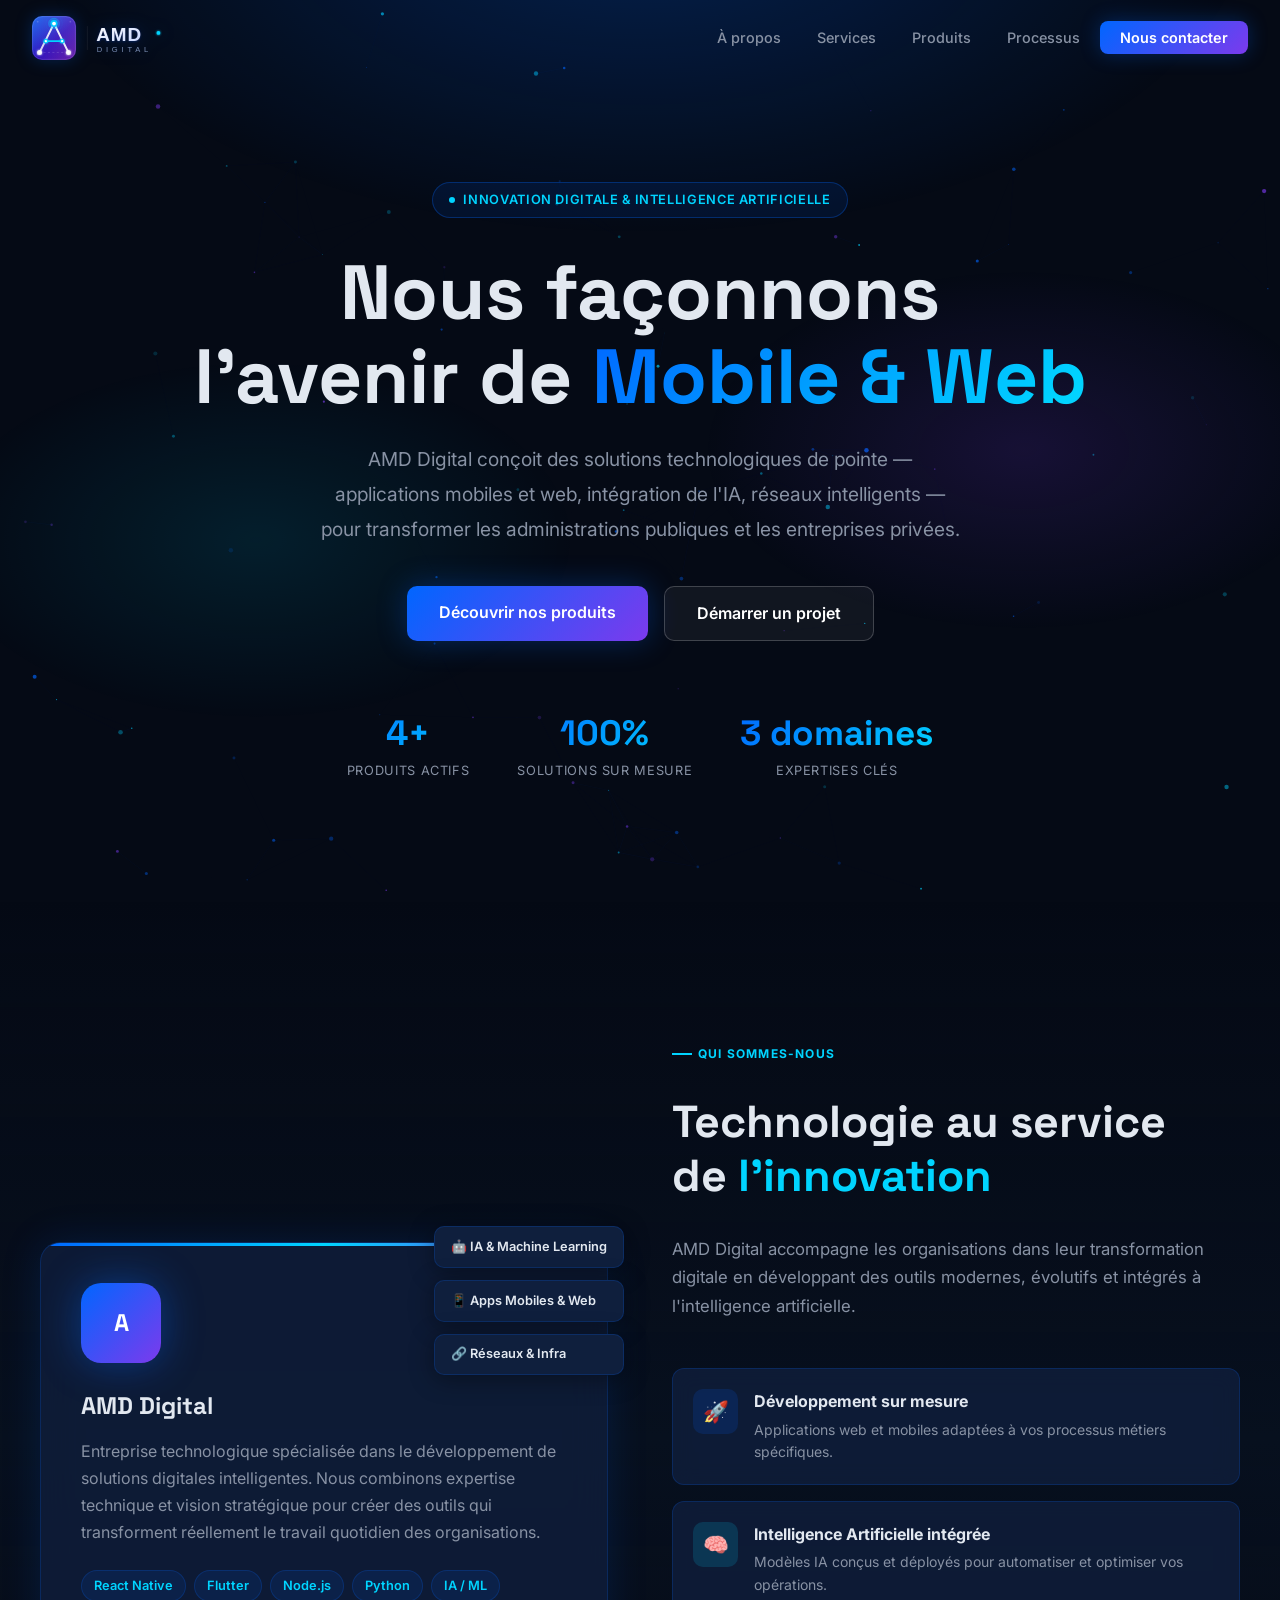
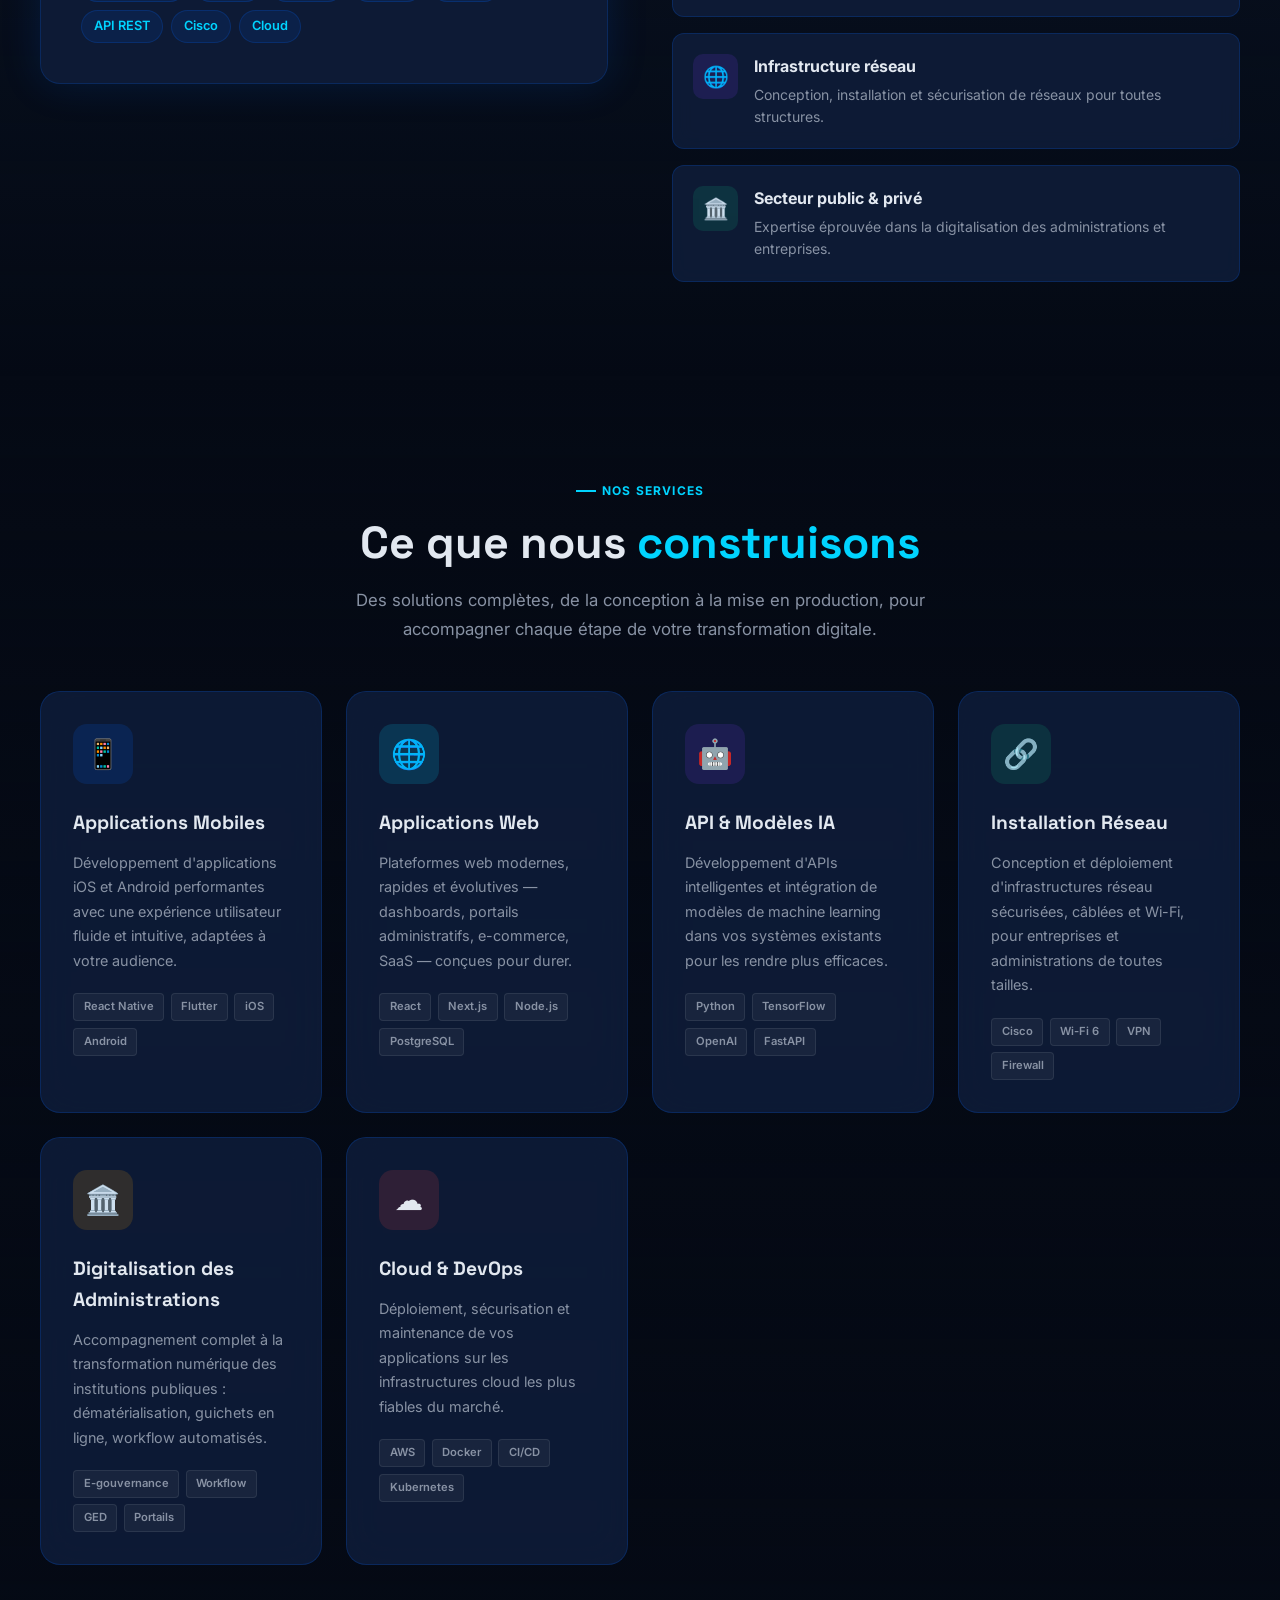
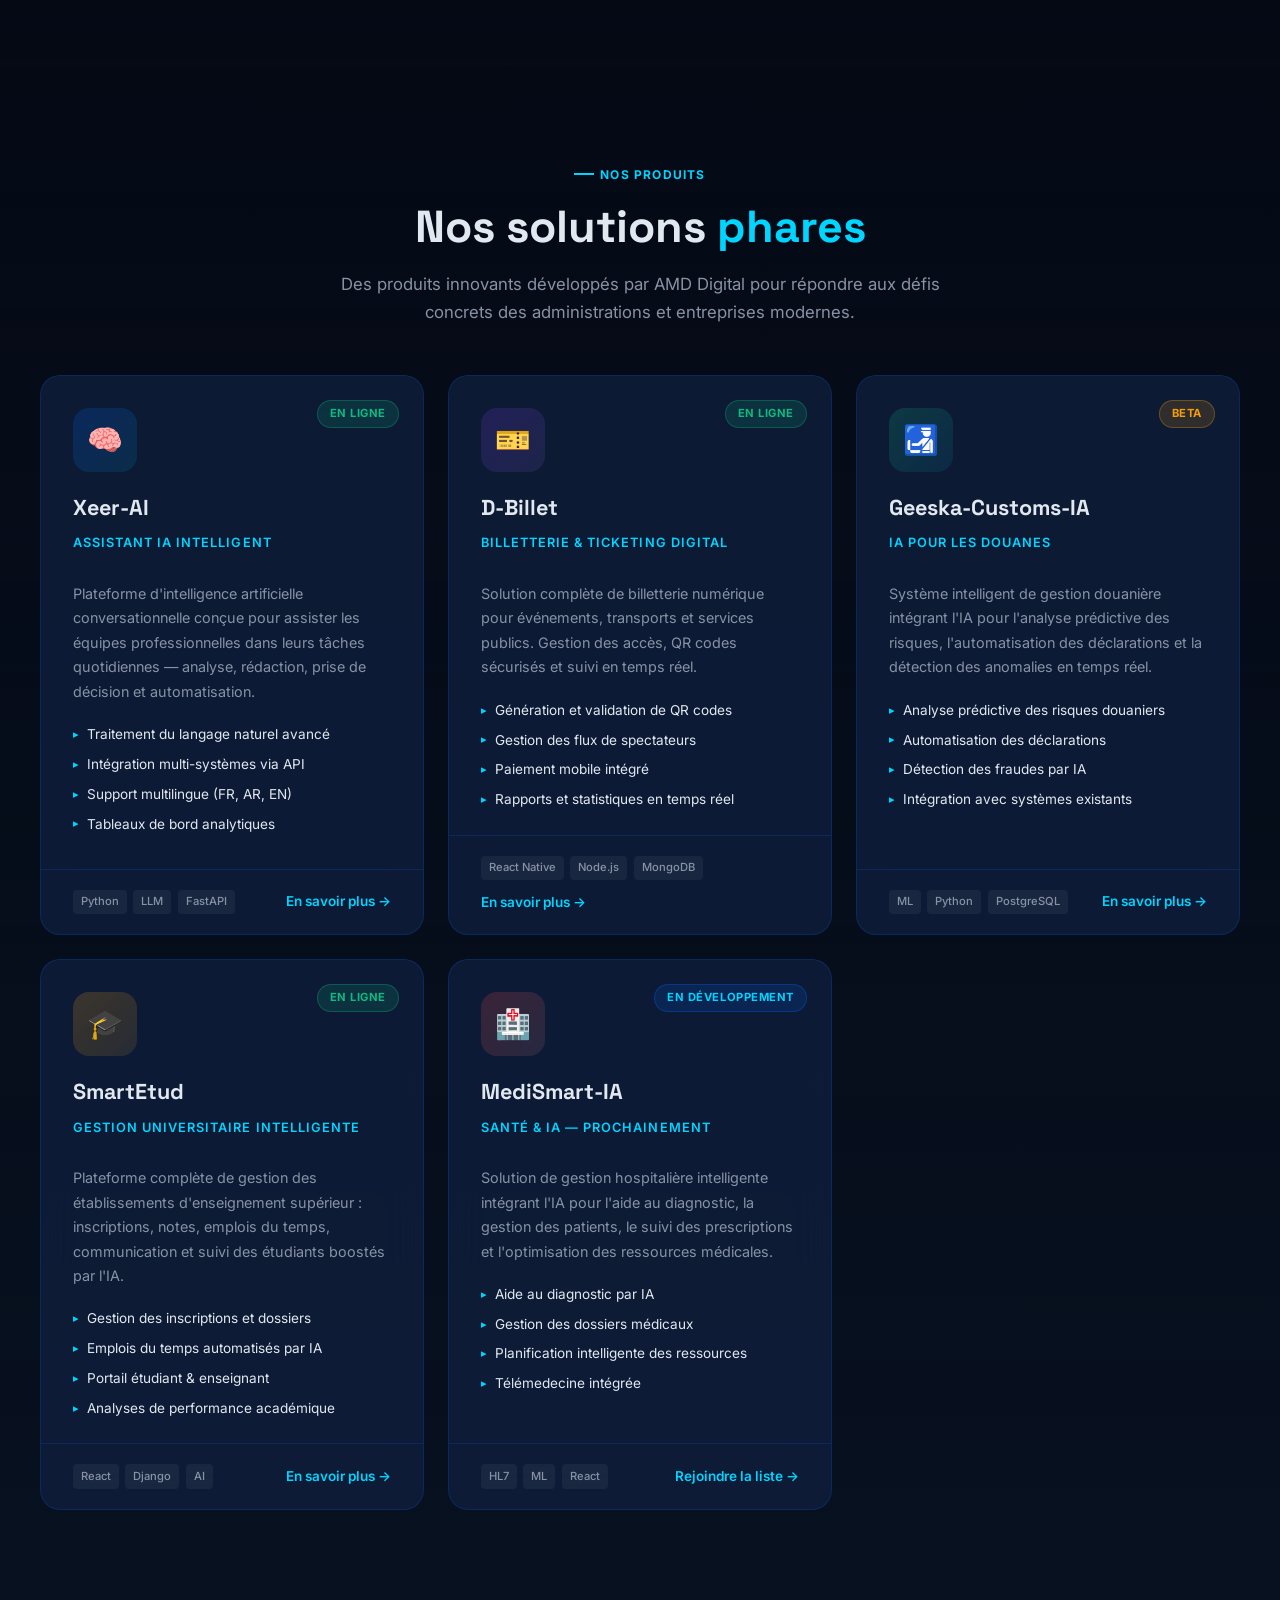
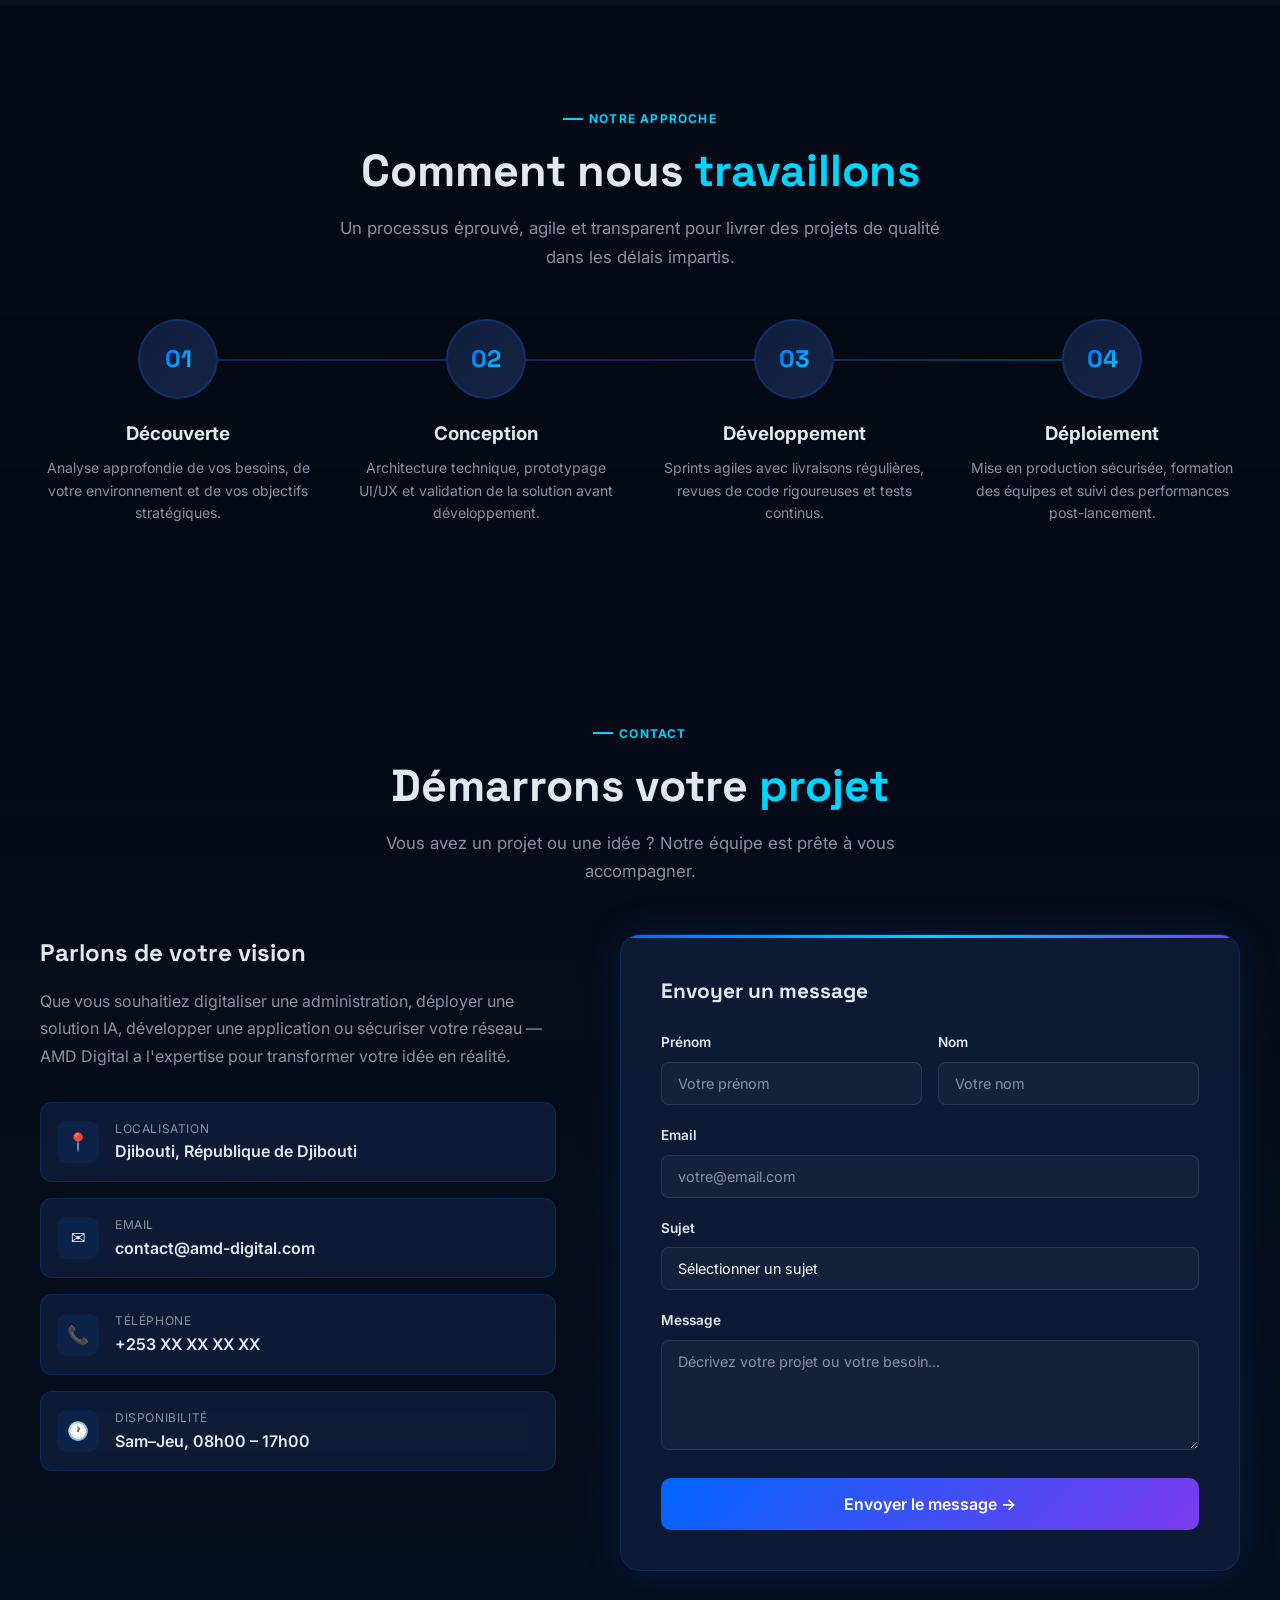
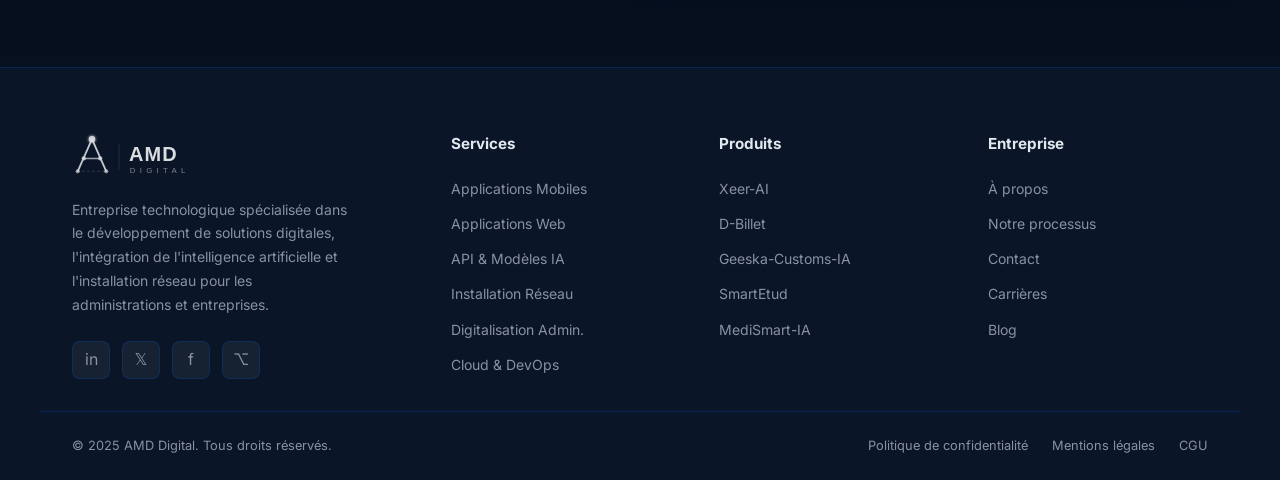
==== commit baa4cfee: "feat: add professional SVG logo suite for AMD Digital brand Logo assets: - logo.svg: Full horizontal" ====
--- a/index.html
+++ b/index.html
@@ -16,8 +16,8 @@
   <!-- Styles -->
   <link rel="stylesheet" href="css/style.css" />
 
-  <!-- Favicon inline SVG -->
-  <link rel="icon" href="data:image/svg+xml,<svg xmlns='http://www.w3.org/2000/svg' viewBox='0 0 100 100'><rect width='100' height='100' rx='20' fill='%230066ff'/><text y='.9em' font-size='65' font-weight='900' fill='white' font-family='Arial' x='12'>A</text></svg>" />
+  <!-- Favicon -->
+  <link rel="icon" href="assets/logo-icon.svg" type="image/svg+xml" />
 </head>
 <body>
 
@@ -27,8 +27,7 @@
   <!-- ===== NAVBAR ===== -->
   <nav class="navbar">
     <a href="#" class="nav-logo">
-      <div class="logo-icon">AMD</div>
-      <span class="logo-text">AMD Digital</span>
+      <img src="assets/logo.svg" alt="AMD Digital" class="nav-logo-img" height="44" />
     </a>
 
     <ul class="nav-links">
@@ -571,7 +570,7 @@
   <footer>
     <div class="footer-main">
       <div class="footer-brand">
-        <span class="logo-text">AMD Digital</span>
+        <img src="assets/logo-white.svg" alt="AMD Digital" class="footer-logo" height="50" style="margin-bottom: 1rem;" />
         <p>
           Entreprise technologique spécialisée dans le développement de solutions digitales,
           l'intégration de l'intelligence artificielle et l'installation réseau pour les
--- a/css/style.css
+++ b/css/style.css
@@ -83,6 +83,29 @@
   text-decoration: none;
 }
 
+.nav-logo-img {
+  height: 44px;
+  width: auto;
+  display: block;
+  transition: var(--transition);
+  filter: drop-shadow(0 0 8px rgba(0, 102, 255, 0.25));
+}
+
+.nav-logo:hover .nav-logo-img {
+  filter: drop-shadow(0 0 16px rgba(0, 212, 255, 0.4));
+  transform: translateY(-1px);
+}
+
+.footer-logo {
+  height: 50px;
+  width: auto;
+  display: block;
+  opacity: 0.85;
+  transition: var(--transition);
+}
+
+.footer-logo:hover { opacity: 1; }
+
 .logo-icon {
   width: 42px;
   height: 42px;
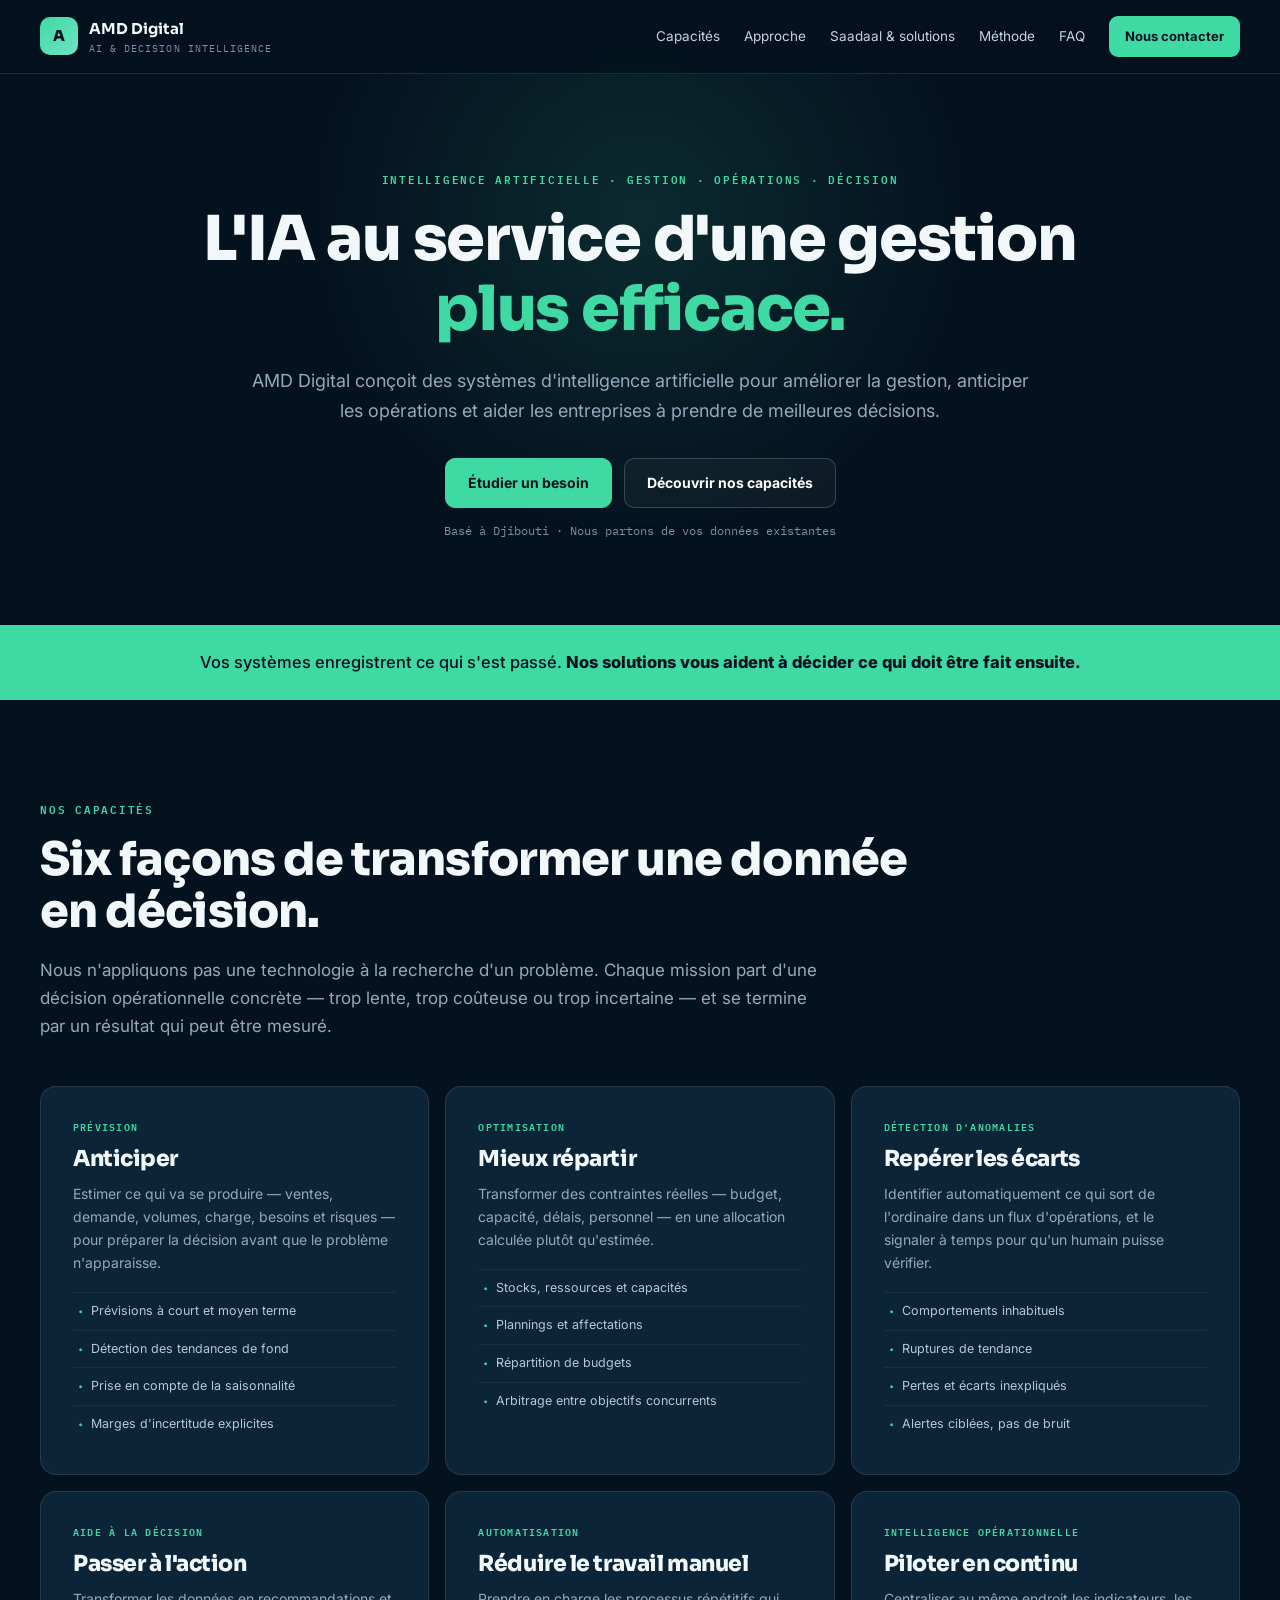
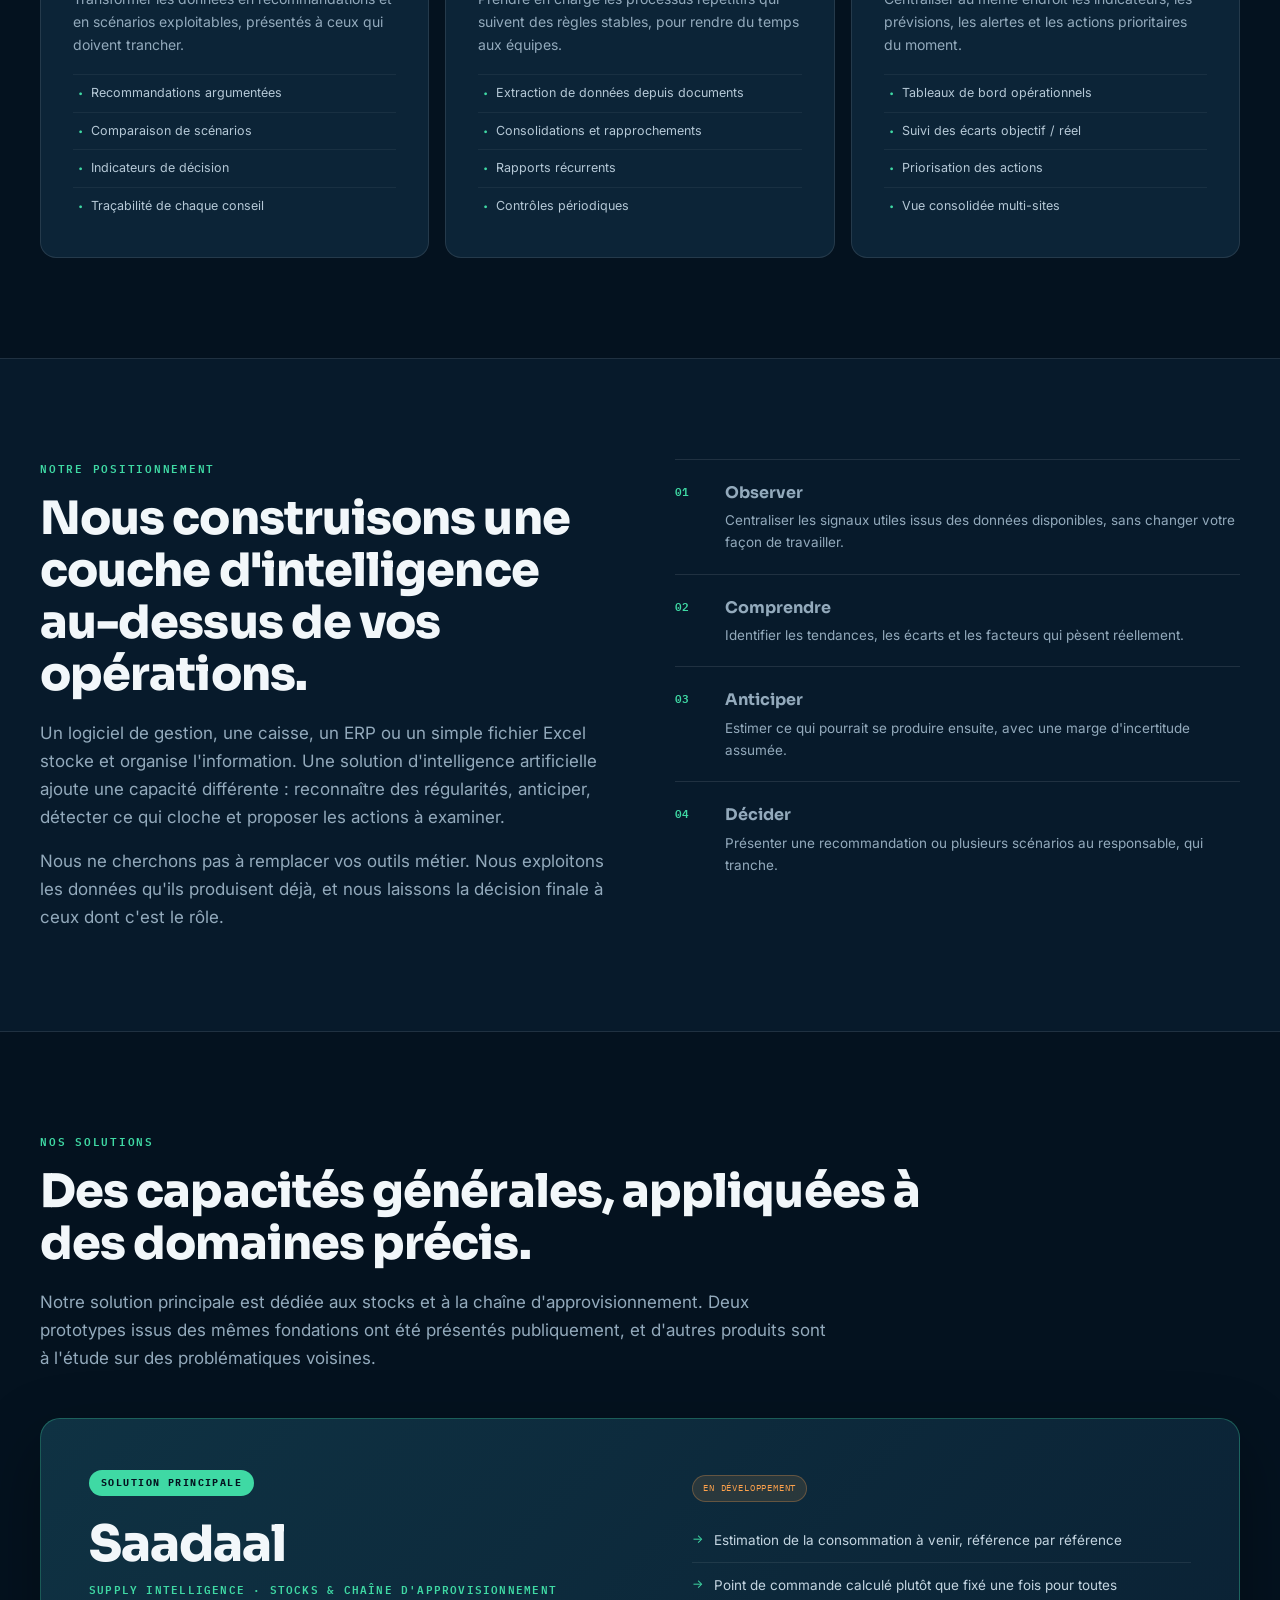
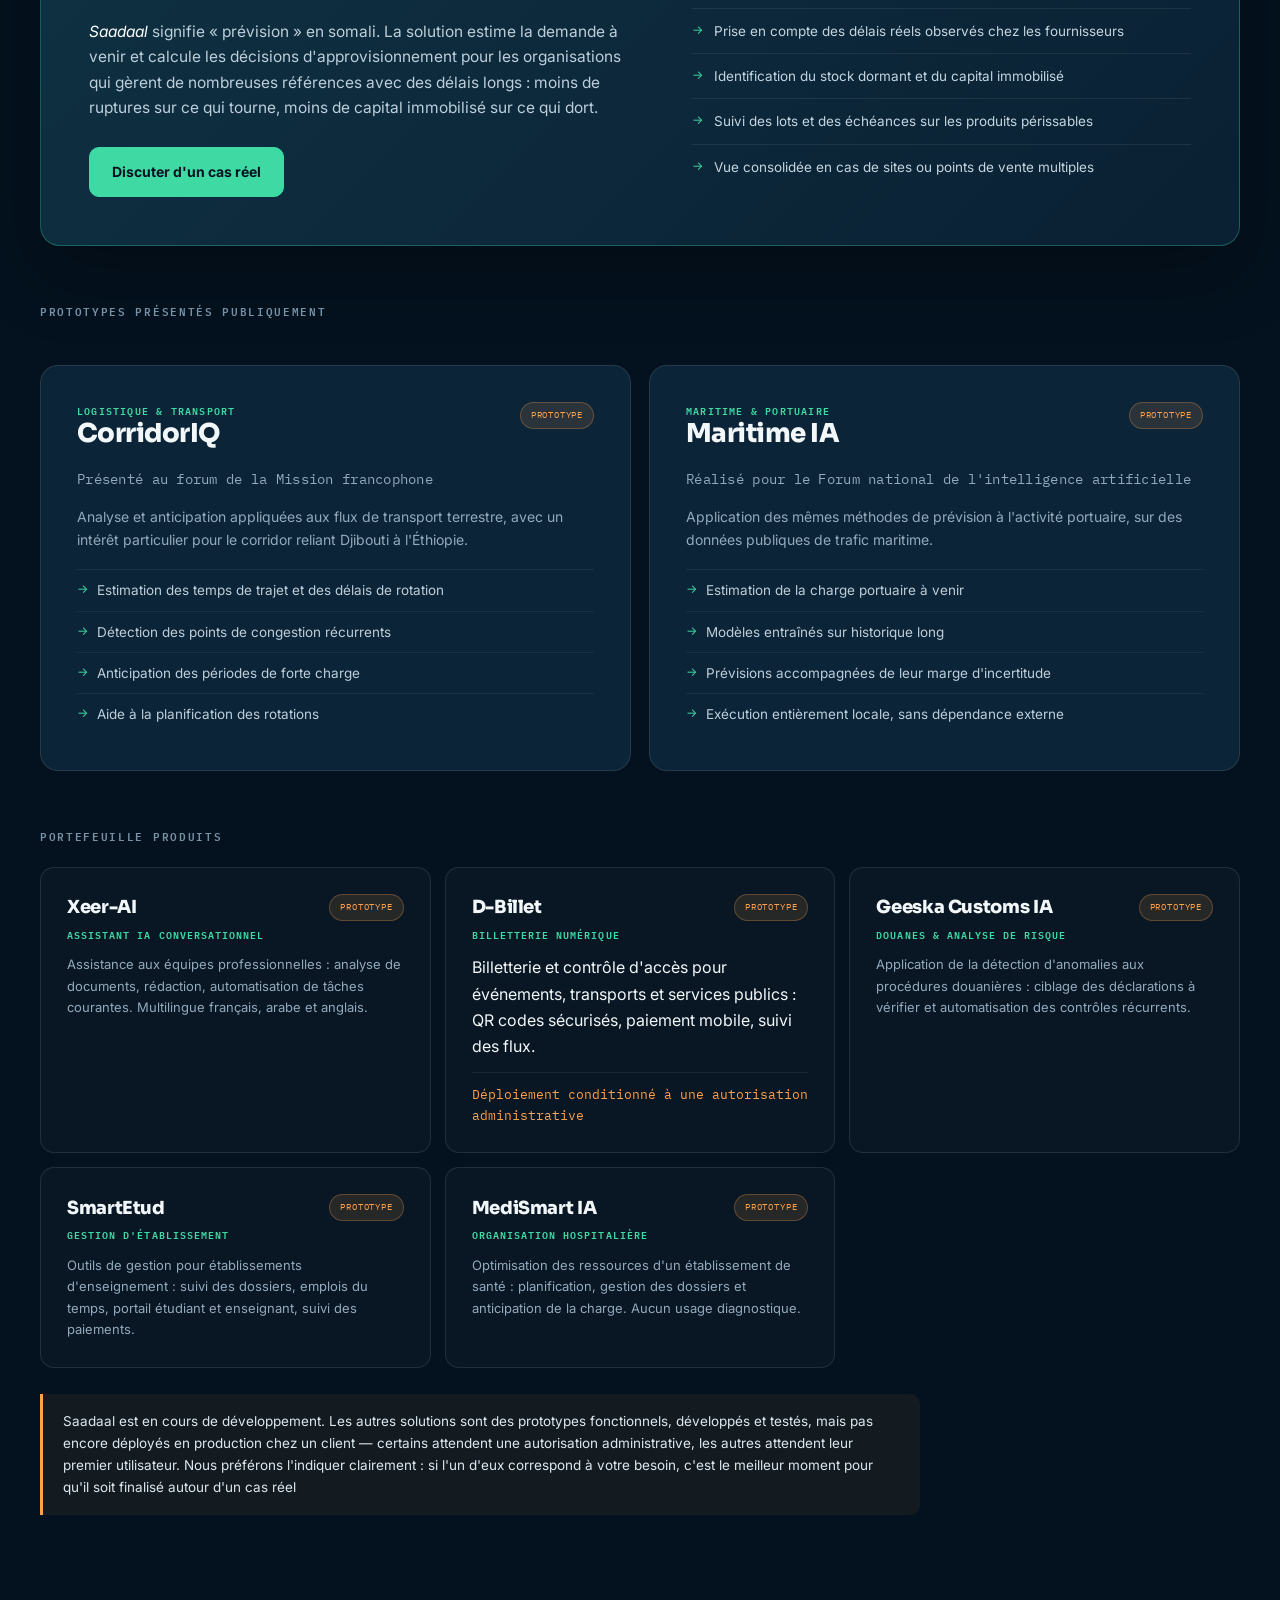
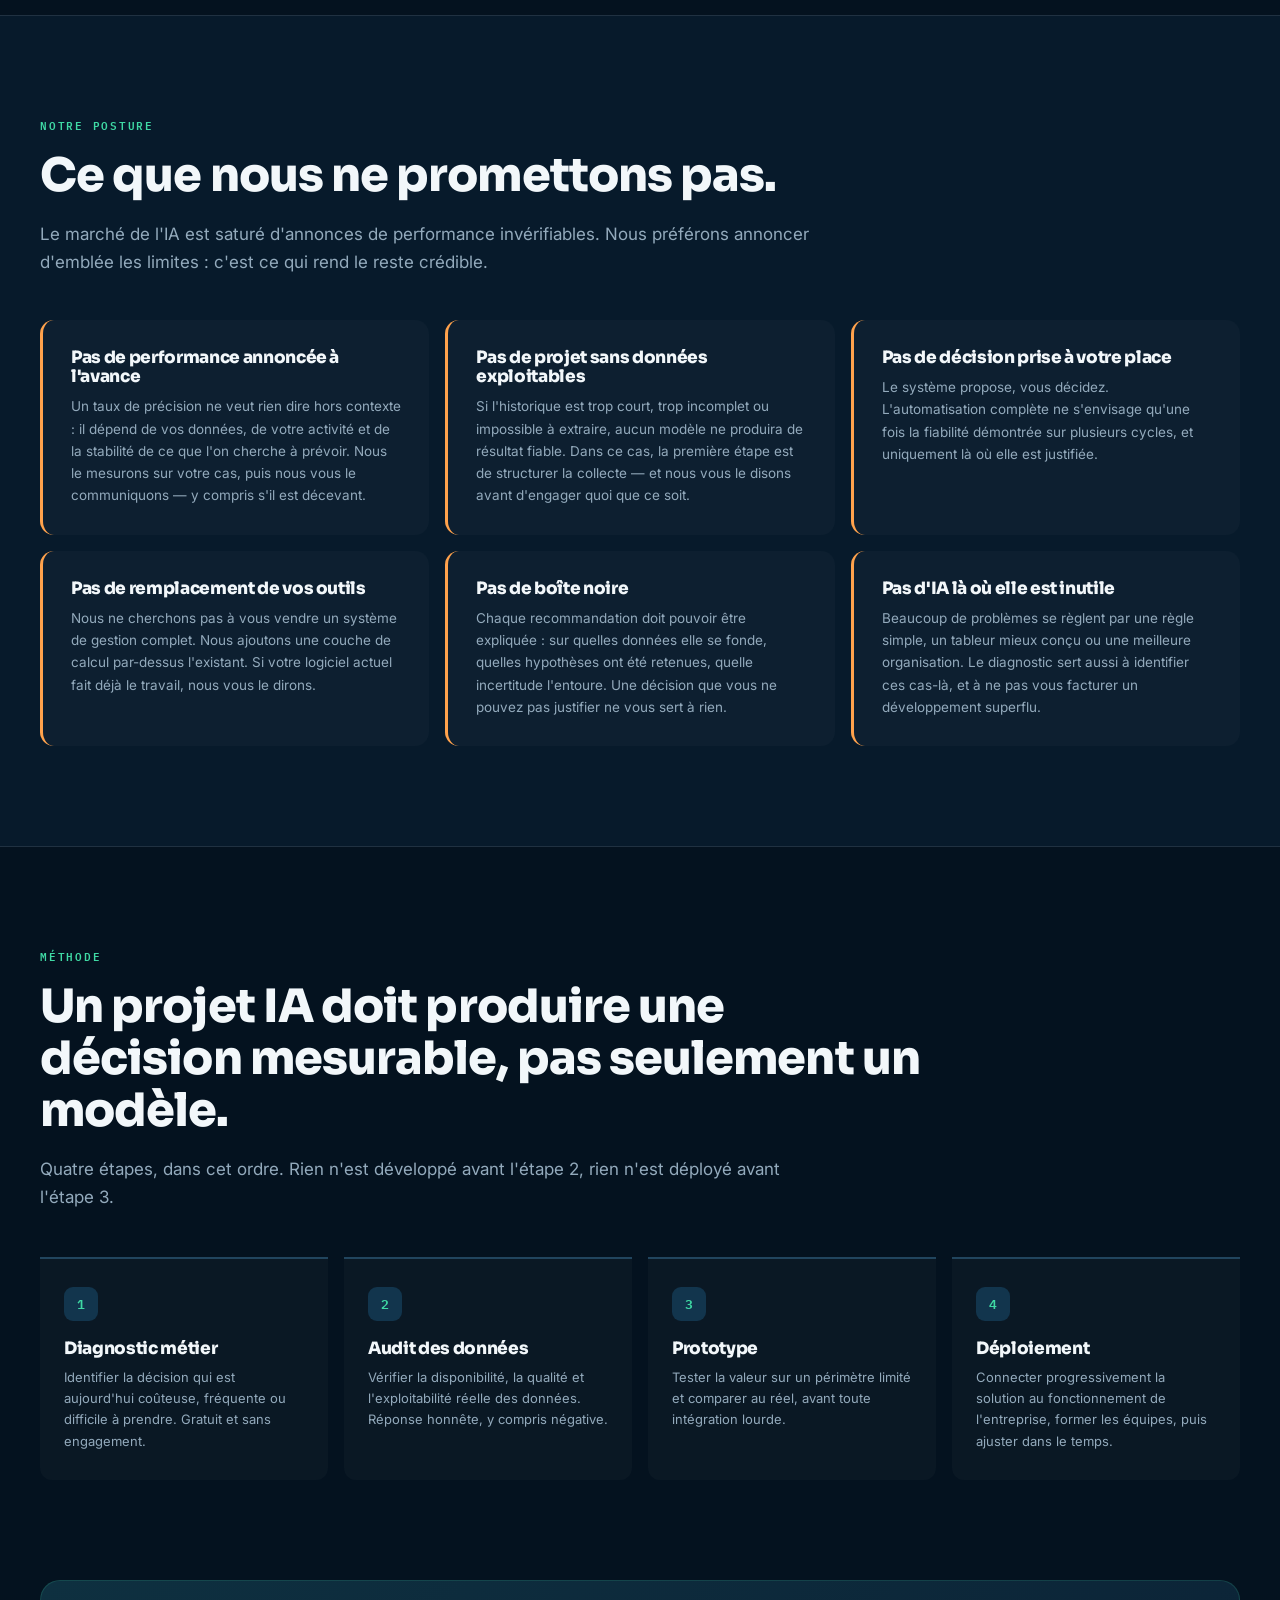
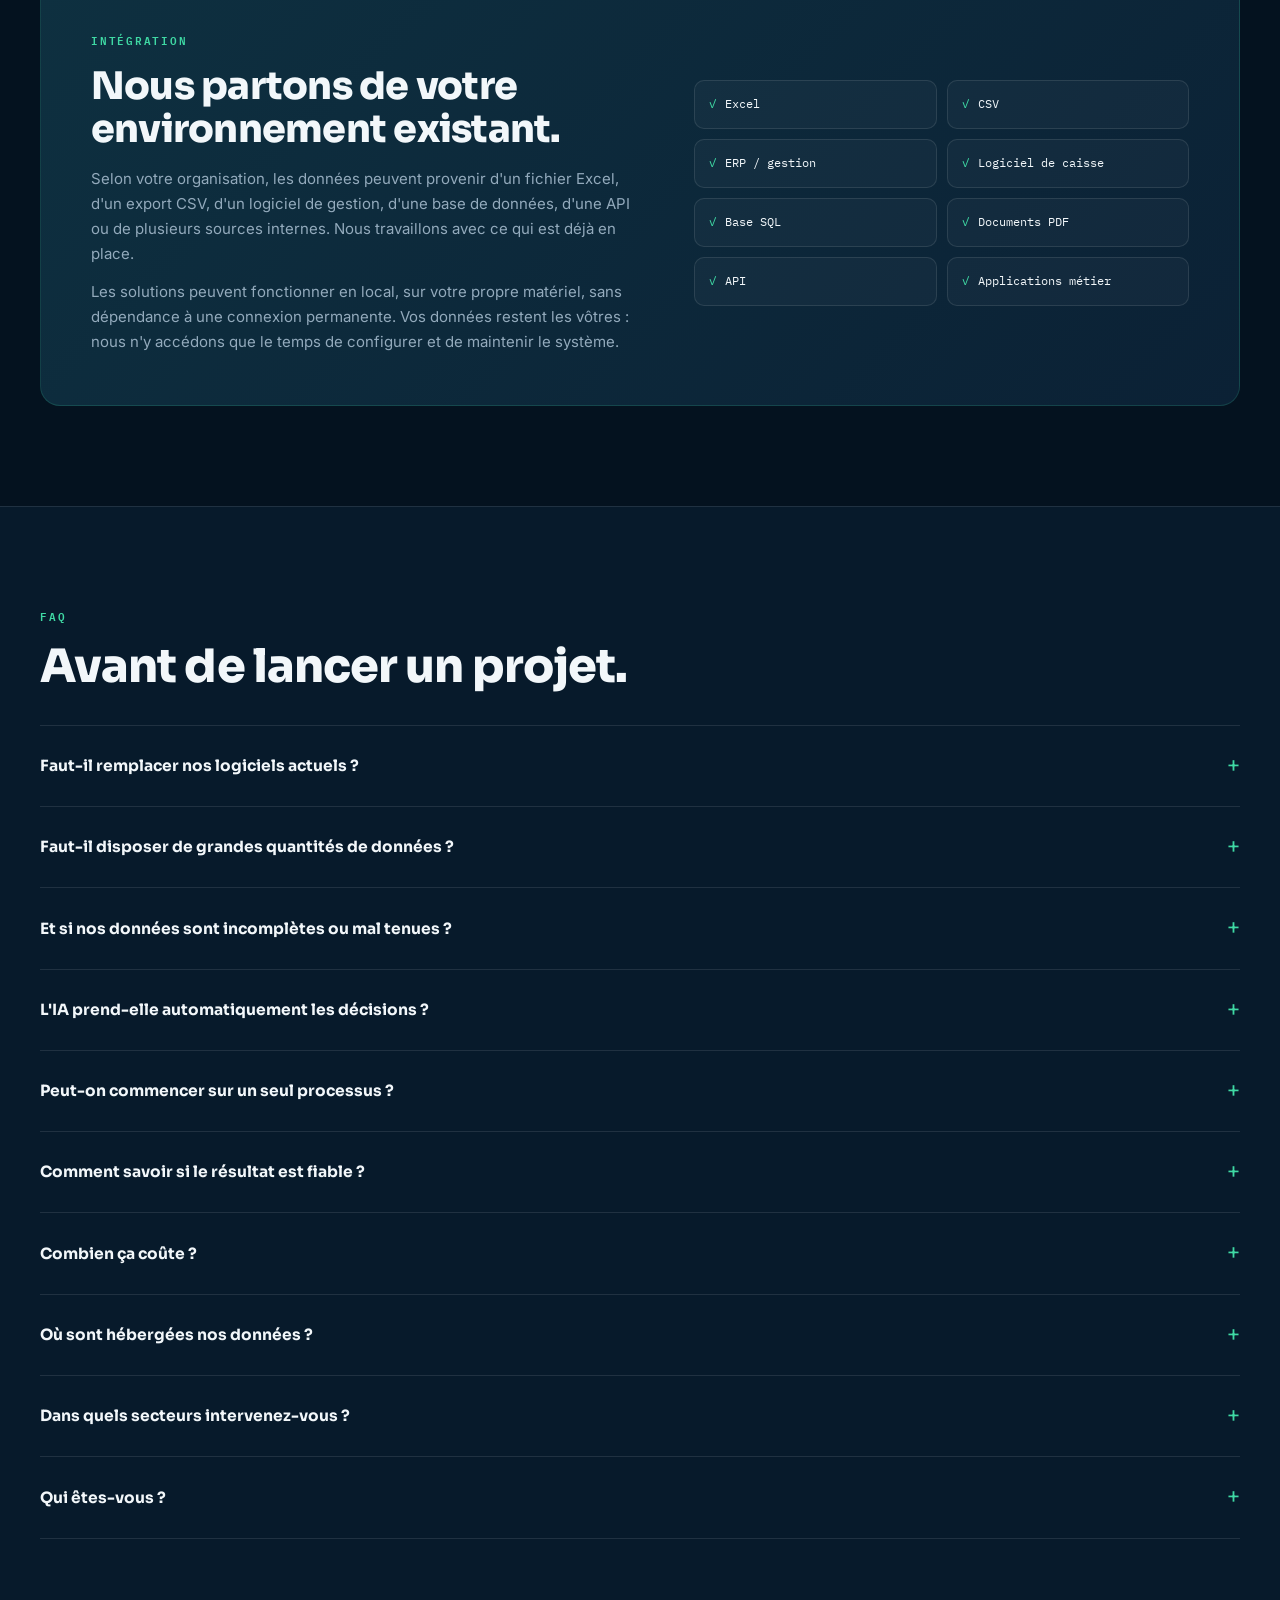
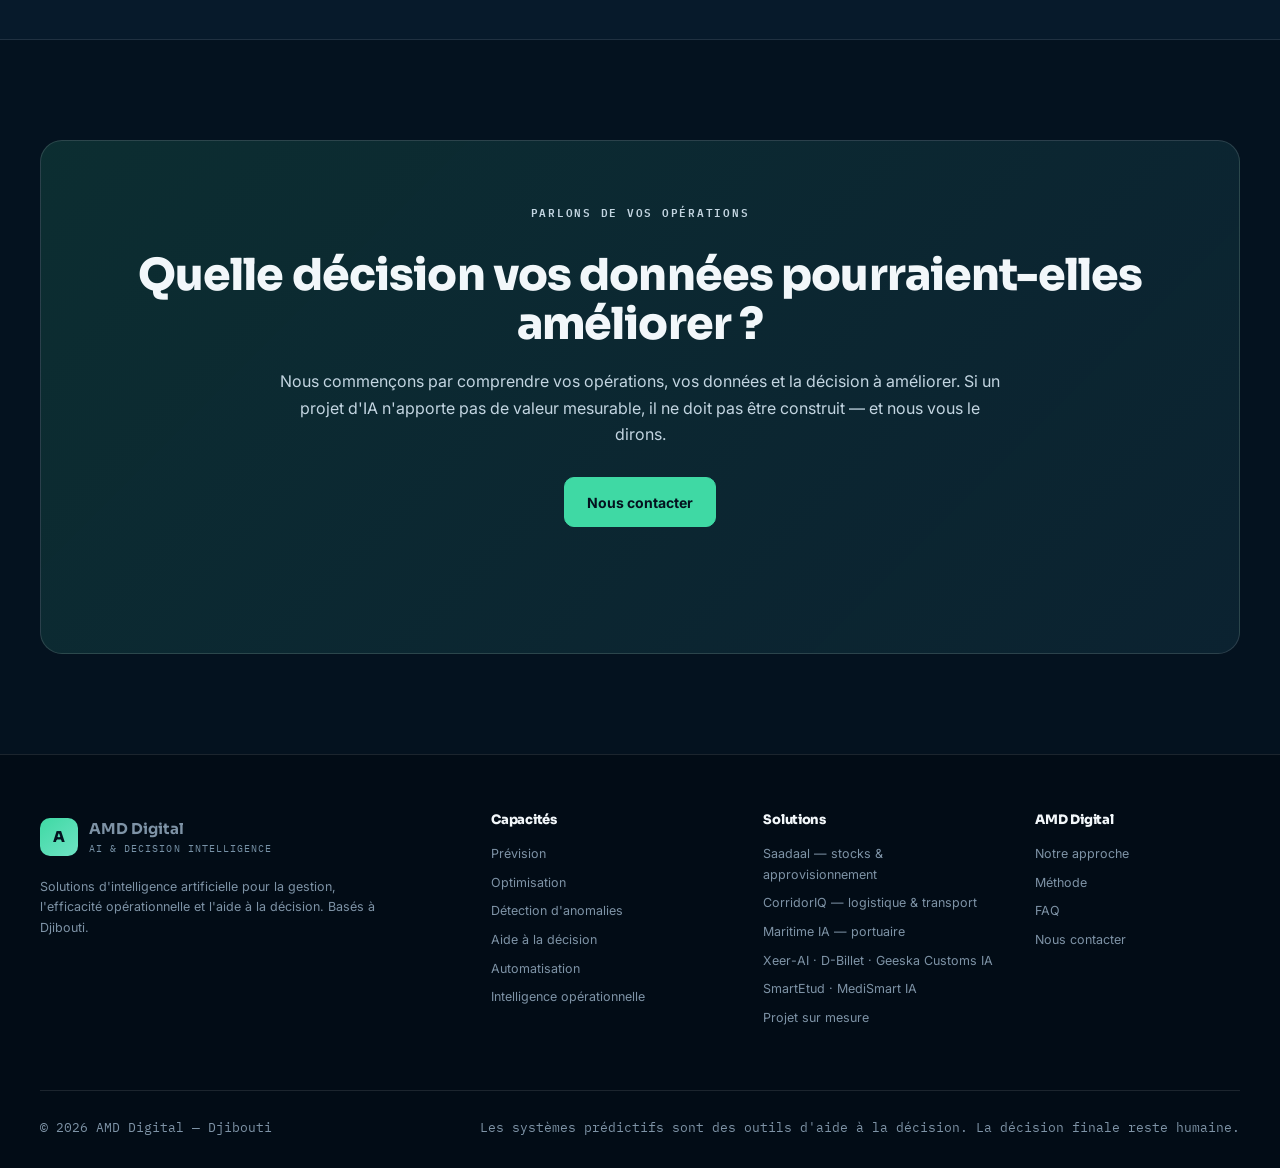
==== commit 882f83a4: "refonte: nouvelle version du site AMD Digital (AI & Decision Intelligence) Remplace l'ancienne versi" ====
--- a/index.html
+++ b/index.html
@@ -1,638 +1,561 @@
 <!DOCTYPE html>
 <html lang="fr">
 <head>
-  <meta charset="UTF-8" />
-  <meta name="viewport" content="width=device-width, initial-scale=1.0" />
-  <meta name="description" content="AMD Digital — Développement d'applications mobiles & web, installation réseau, intégration de l'IA dans les administrations publiques et privées. Créateurs de Xeer-AI, D-Billet, Geeska-Customs-IA, SmartEtud." />
-  <meta property="og:title" content="AMD Digital — Innovation Technologique & IA" />
-  <meta property="og:description" content="Solutions digitales innovantes pour les administrations et entreprises." />
-  <title>AMD Digital — Innovation Technologique & IA</title>
-
-  <!-- Fonts -->
-  <link rel="preconnect" href="https://fonts.googleapis.com" />
-  <link rel="preconnect" href="https://fonts.gstatic.com" crossorigin />
-  <link href="https://fonts.googleapis.com/css2?family=Inter:wght@400;500;600;700&family=Space+Grotesk:wght@500;600;700;800&display=swap" rel="stylesheet" />
-
-  <!-- Styles -->
-  <link rel="stylesheet" href="css/style.css" />
-
-  <!-- Favicon -->
-  <link rel="icon" href="assets/logo-icon.svg" type="image/svg+xml" />
+<meta charset="UTF-8" />
+<meta name="viewport" content="width=device-width, initial-scale=1" />
+<title>AMD Digital — AI &amp; Decision Intelligence | Djibouti</title>
+<meta name="description" content="AMD Digital conçoit des systèmes d'intelligence artificielle pour améliorer la gestion, anticiper les opérations et aider les entreprises à prendre de meilleures décisions. Prévision, optimisation, automatisation et aide à la décision. Djibouti." />
+<meta name="keywords" content="intelligence artificielle Djibouti, aide à la décision, prévision, optimisation opérationnelle, automatisation, détection d'anomalies, transformation numérique" />
+<meta name="theme-color" content="#04121F" />
+<meta property="og:type" content="website" />
+<meta property="og:locale" content="fr_FR" />
+<meta property="og:site_name" content="AMD Digital" />
+<meta property="og:title" content="AMD Digital — AI &amp; Decision Intelligence" />
+<meta property="og:description" content="Des systèmes d'IA pour améliorer la gestion, anticiper les opérations et mieux décider." />
+<link rel="preconnect" href="https://fonts.googleapis.com">
+<link rel="preconnect" href="https://fonts.gstatic.com" crossorigin>
+<link href="https://fonts.googleapis.com/css2?family=Sora:wght@400;600;700;800&family=Inter:wght@400;500;600;700&family=IBM+Plex+Mono:wght@400;500;600&display=swap" rel="stylesheet">
+<link rel="stylesheet" href="css/style.css" />
+<link rel="icon" href="data:image/svg+xml,<svg xmlns='http://www.w3.org/2000/svg' viewBox='0 0 100 100'><rect width='100' height='100' rx='20' fill='%233FD9A4'/><text y='.88em' font-size='68' font-weight='800' fill='%2304121F' font-family='Arial' x='16'>A</text></svg>" />
 </head>
-<body>
-
-  <!-- Particles Background -->
-  <canvas id="particles-canvas"></canvas>
-
-  <!-- ===== NAVBAR ===== -->
-  <nav class="navbar">
-    <a href="#" class="nav-logo">
-      <img src="assets/logo.svg" alt="AMD Digital" class="nav-logo-img" height="44" />
-    </a>
-
-    <ul class="nav-links">
-      <li><a href="#about">À propos</a></li>
-      <li><a href="#services">Services</a></li>
-      <li><a href="#products">Produits</a></li>
-      <li><a href="#process">Processus</a></li>
-      <li><a href="#contact" class="nav-cta">Nous contacter</a></li>
-    </ul>
-
-    <button class="hamburger" aria-label="Menu">
-      <span></span><span></span><span></span>
-    </button>
+<body id="top">
+
+<header>
+  <a href="#top" class="brand">
+    <span class="mark">A</span>
+    <span><b>AMD Digital</b><small>AI &amp; Decision Intelligence</small></span>
+  </a>
+  <button class="burger" aria-label="Ouvrir le menu" aria-expanded="false">☰</button>
+  <nav id="nav">
+    <a href="#capacites">Capacités</a>
+    <a href="#approche">Approche</a>
+    <a href="#solutions">Saadaal &amp; solutions</a>
+    <a href="#methode">Méthode</a>
+    <a href="#faq">FAQ</a>
+    <a href="#contact" class="nav-cta">Nous contacter</a>
   </nav>
-
-  <!-- ===== HERO ===== -->
-  <section class="hero" id="home">
-    <div class="hero-bg-gradient"></div>
-    <div class="hero-content">
-      <div class="hero-badge">
-        <span class="dot"></span>
-        Innovation Digitale & Intelligence Artificielle
+</header>
+
+<main>
+
+<!-- HERO -->
+<section class="wrap hero">
+  <div class="rv">
+    <p class="eyebrow">Intelligence artificielle · Gestion · Opérations · Décision</p>
+    <h1>L'IA au service d'une gestion <em>plus efficace.</em></h1>
+    <p class="lede">
+      AMD Digital conçoit des systèmes d'intelligence artificielle pour améliorer la gestion,
+      anticiper les opérations et aider les entreprises à prendre de meilleures décisions.
+    </p>
+    <div class="cta-row">
+      <a href="#contact" class="btn solid">Étudier un besoin</a>
+      <a href="#capacites" class="btn ghost">Découvrir nos capacités</a>
+    </div>
+    <p class="note">Basé à Djibouti · Nous partons de vos données existantes</p>
+  </div>
+</section>
+
+<div class="band">
+  Vos systèmes enregistrent ce qui s'est passé. <b>Nos solutions vous aident à décider ce qui doit être fait ensuite.</b>
+</div>
+
+<!-- CAPACITÉS -->
+<section id="capacites" class="wrap sec">
+  <div class="head rv">
+    <p class="eyebrow">Nos capacités</p>
+    <h2 class="h2">Six façons de transformer une donnée en décision.</h2>
+    <p class="lede">
+      Nous n'appliquons pas une technologie à la recherche d'un problème. Chaque mission part d'une
+      décision opérationnelle concrète — trop lente, trop coûteuse ou trop incertaine — et se termine
+      par un résultat qui peut être mesuré.
+    </p>
+  </div>
+
+  <div class="grid3">
+    <article class="card rv">
+      <p class="tag">Prévision</p>
+      <h3>Anticiper</h3>
+      <p>Estimer ce qui va se produire — ventes, demande, volumes, charge, besoins et risques — pour préparer la décision avant que le problème n'apparaisse.</p>
+      <ul>
+        <li>Prévisions à court et moyen terme</li>
+        <li>Détection des tendances de fond</li>
+        <li>Prise en compte de la saisonnalité</li>
+        <li>Marges d'incertitude explicites</li>
+      </ul>
+    </article>
+
+    <article class="card rv">
+      <p class="tag">Optimisation</p>
+      <h3>Mieux répartir</h3>
+      <p>Transformer des contraintes réelles — budget, capacité, délais, personnel — en une allocation calculée plutôt qu'estimée.</p>
+      <ul>
+        <li>Stocks, ressources et capacités</li>
+        <li>Plannings et affectations</li>
+        <li>Répartition de budgets</li>
+        <li>Arbitrage entre objectifs concurrents</li>
+      </ul>
+    </article>
+
+    <article class="card rv">
+      <p class="tag">Détection d'anomalies</p>
+      <h3>Repérer les écarts</h3>
+      <p>Identifier automatiquement ce qui sort de l'ordinaire dans un flux d'opérations, et le signaler à temps pour qu'un humain puisse vérifier.</p>
+      <ul>
+        <li>Comportements inhabituels</li>
+        <li>Ruptures de tendance</li>
+        <li>Pertes et écarts inexpliqués</li>
+        <li>Alertes ciblées, pas de bruit</li>
+      </ul>
+    </article>
+
+    <article class="card rv">
+      <p class="tag">Aide à la décision</p>
+      <h3>Passer à l'action</h3>
+      <p>Transformer les données en recommandations et en scénarios exploitables, présentés à ceux qui doivent trancher.</p>
+      <ul>
+        <li>Recommandations argumentées</li>
+        <li>Comparaison de scénarios</li>
+        <li>Indicateurs de décision</li>
+        <li>Traçabilité de chaque conseil</li>
+      </ul>
+    </article>
+
+    <article class="card rv">
+      <p class="tag">Automatisation</p>
+      <h3>Réduire le travail manuel</h3>
+      <p>Prendre en charge les processus répétitifs qui suivent des règles stables, pour rendre du temps aux équipes.</p>
+      <ul>
+        <li>Extraction de données depuis documents</li>
+        <li>Consolidations et rapprochements</li>
+        <li>Rapports récurrents</li>
+        <li>Contrôles périodiques</li>
+      </ul>
+    </article>
+
+    <article class="card rv">
+      <p class="tag">Intelligence opérationnelle</p>
+      <h3>Piloter en continu</h3>
+      <p>Centraliser au même endroit les indicateurs, les prévisions, les alertes et les actions prioritaires du moment.</p>
+      <ul>
+        <li>Tableaux de bord opérationnels</li>
+        <li>Suivi des écarts objectif / réel</li>
+        <li>Priorisation des actions</li>
+        <li>Vue consolidée multi-sites</li>
+      </ul>
+    </article>
+  </div>
+</section>
+
+<!-- APPROCHE / POSITIONNEMENT -->
+<section id="approche" class="dark sec">
+  <div class="wrap split">
+    <div class="rv">
+      <p class="eyebrow">Notre positionnement</p>
+      <h2 class="h2">Nous construisons une couche d'intelligence au-dessus de vos opérations.</h2>
+      <p class="lede">
+        Un logiciel de gestion, une caisse, un ERP ou un simple fichier Excel stocke et organise
+        l'information. Une solution d'intelligence artificielle ajoute une capacité différente :
+        reconnaître des régularités, anticiper, détecter ce qui cloche et proposer les actions à examiner.
+      </p>
+      <p class="lede" style="margin-top:16px">
+        Nous ne cherchons pas à remplacer vos outils métier. Nous exploitons les données qu'ils
+        produisent déjà, et nous laissons la décision finale à ceux dont c'est le rôle.
+      </p>
+    </div>
+    <div class="stack rv">
+      <div><span>01</span><p><strong>Observer</strong>Centraliser les signaux utiles issus des données disponibles, sans changer votre façon de travailler.</p></div>
+      <div><span>02</span><p><strong>Comprendre</strong>Identifier les tendances, les écarts et les facteurs qui pèsent réellement.</p></div>
+      <div><span>03</span><p><strong>Anticiper</strong>Estimer ce qui pourrait se produire ensuite, avec une marge d'incertitude assumée.</p></div>
+      <div><span>04</span><p><strong>Décider</strong>Présenter une recommandation ou plusieurs scénarios au responsable, qui tranche.</p></div>
+    </div>
+  </div>
+</section>
+
+<!-- SOLUTIONS -->
+<section id="solutions" class="wrap sec">
+  <div class="head rv">
+    <p class="eyebrow">Nos solutions</p>
+    <h2 class="h2">Des capacités générales, appliquées à des domaines précis.</h2>
+    <p class="lede">
+      Notre solution principale est dédiée aux stocks et à la chaîne d'approvisionnement.
+      Deux prototypes issus des mêmes fondations ont été présentés publiquement, et d'autres
+      produits sont à l'étude sur des problématiques voisines.
+    </p>
+  </div>
+
+  <!-- SAADAAL : solution phare -->
+  <article class="flagship rv">
+    <div class="fl-left">
+      <p class="fl-badge">Solution principale</p>
+      <h3>Saadaal</h3>
+      <p class="fl-sub">Supply Intelligence · Stocks &amp; chaîne d'approvisionnement</p>
+      <p class="fl-desc">
+        <em>Saadaal</em> signifie « prévision » en somali. La solution estime la demande à venir
+        et calcule les décisions d'approvisionnement pour les organisations qui gèrent de nombreuses
+        références avec des délais longs : moins de ruptures sur ce qui tourne, moins de capital
+        immobilisé sur ce qui dort.
+      </p>
+      <div class="cta-row" style="justify-content:flex-start;margin:26px 0 0">
+        <a href="#contact" class="btn solid">Discuter d'un cas réel</a>
       </div>
-
-      <h1>
-        Nous façonnons<br />
-        l'avenir de <span class="gradient-text" id="typing-text">Mobile & Web</span>
-      </h1>
-
-      <p class="hero-description">
-        AMD Digital conçoit des solutions technologiques de pointe — applications mobiles et web,
-        intégration de l'IA, réseaux intelligents — pour transformer les administrations
-        publiques et les entreprises privées.
-      </p>
-
-      <div class="hero-buttons">
-        <a href="#products" class="btn-primary">Découvrir nos produits</a>
-        <a href="#contact" class="btn-outline">Démarrer un projet</a>
+    </div>
+    <div class="fl-right">
+      <span class="state">En développement</span>
+      <ul>
+        <li>Estimation de la consommation à venir, référence par référence</li>
+        <li>Point de commande calculé plutôt que fixé une fois pour toutes</li>
+        <li>Prise en compte des délais réels observés chez les fournisseurs</li>
+        <li>Identification du stock dormant et du capital immobilisé</li>
+        <li>Suivi des lots et des échéances sur les produits périssables</li>
+        <li>Vue consolidée en cas de sites ou points de vente multiples</li>
+      </ul>
+    </div>
+  </article>
+
+  <!-- PROTOTYPES DÉRIVÉS -->
+  <p class="sub-head rv">Prototypes présentés publiquement</p>
+  <div class="sols">
+    <article class="sol rv">
+      <div class="sol-top">
+        <div>
+          <p class="sub">Logistique &amp; transport</p>
+          <h3>CorridorIQ</h3>
+        </div>
+        <span class="state">Prototype</span>
       </div>
-
-      <div class="hero-stats">
-        <div class="stat-item">
-          <div class="stat-number" data-target="4" data-suffix="+">0+</div>
-          <div class="stat-label">Produits actifs</div>
+      <p class="ctx">Présenté au forum de la Mission francophone</p>
+      <p>
+        Analyse et anticipation appliquées aux flux de transport terrestre, avec un intérêt
+        particulier pour le corridor reliant Djibouti à l'Éthiopie.
+      </p>
+      <ul>
+        <li>Estimation des temps de trajet et des délais de rotation</li>
+        <li>Détection des points de congestion récurrents</li>
+        <li>Anticipation des périodes de forte charge</li>
+        <li>Aide à la planification des rotations</li>
+      </ul>
+    </article>
+
+    <article class="sol rv">
+      <div class="sol-top">
+        <div>
+          <p class="sub">Maritime &amp; portuaire</p>
+          <h3>Maritime IA</h3>
         </div>
-        <div class="stat-item">
-          <div class="stat-number" data-target="100" data-suffix="%">0%</div>
-          <div class="stat-label">Solutions sur mesure</div>
+        <span class="state">Prototype</span>
+      </div>
+      <p class="ctx">Réalisé pour le Forum national de l'intelligence artificielle</p>
+      <p>
+        Application des mêmes méthodes de prévision à l'activité portuaire, sur des données
+        publiques de trafic maritime.
+      </p>
+      <ul>
+        <li>Estimation de la charge portuaire à venir</li>
+        <li>Modèles entraînés sur historique long</li>
+        <li>Prévisions accompagnées de leur marge d'incertitude</li>
+        <li>Exécution entièrement locale, sans dépendance externe</li>
+      </ul>
+    </article>
+  </div>
+
+  <!-- PORTEFEUILLE -->
+  <p class="sub-head rv">Portefeuille produits</p>
+  <div class="mini-grid">
+
+    <article class="mini rv">
+      <div class="mini-top"><h4>Xeer-AI</h4><span class="state">Prototype</span></div>
+      <p class="mini-tag">Assistant IA conversationnel</p>
+      <p>Assistance aux équipes professionnelles : analyse de documents, rédaction, automatisation de tâches courantes. Multilingue français, arabe et anglais.</p>
+    </article>
+
+    <article class="mini rv">
+      <div class="mini-top"><h4>D-Billet</h4><span class="state">Prototype</span></div>
+      <p class="mini-tag">Billetterie numérique</p>
+      <p>Billetterie et contrôle d'accès pour événements, transports et services publics : QR codes sécurisés, paiement mobile, suivi des flux.</p>
+      <p class="mini-ctx">Déploiement conditionné à une autorisation administrative</p>
+    </article>
+
+    <article class="mini rv">
+      <div class="mini-top"><h4>Geeska Customs IA</h4><span class="state">Prototype</span></div>
+      <p class="mini-tag">Douanes &amp; analyse de risque</p>
+      <p>Application de la détection d'anomalies aux procédures douanières : ciblage des déclarations à vérifier et automatisation des contrôles récurrents.</p>
+    </article>
+
+    <article class="mini rv">
+      <div class="mini-top"><h4>SmartEtud</h4><span class="state">Prototype</span></div>
+      <p class="mini-tag">Gestion d'établissement</p>
+      <p>Outils de gestion pour établissements d'enseignement : suivi des dossiers, emplois du temps, portail étudiant et enseignant, suivi des paiements.</p>
+    </article>
+
+    <article class="mini rv">
+      <div class="mini-top"><h4>MediSmart IA</h4><span class="state">Prototype</span></div>
+      <p class="mini-tag">Organisation hospitalière</p>
+      <p>Optimisation des ressources d'un établissement de santé : planification, gestion des dossiers et anticipation de la charge. Aucun usage diagnostique.</p>
+    </article>
+
+  </div>
+
+  <p class="sol-note rv">
+    Saadaal est en cours de développement. Les autres solutions sont des prototypes fonctionnels,
+    développés et testés, mais pas encore déployés en production chez un client — certains
+    attendent une autorisation administrative, les autres attendent leur premier utilisateur.
+    Nous préférons l'indiquer clairement : si l'un d'eux correspond à votre besoin, c'est le
+    meilleur moment pour qu'il soit finalisé autour d'un cas réel</p>
+</section>
+
+<!-- CE QUE NOUS NE PROMETTONS PAS -->
+<section class="dark sec">
+  <div class="wrap">
+    <div class="head rv">
+      <p class="eyebrow">Notre posture</p>
+      <h2 class="h2">Ce que nous ne promettons pas.</h2>
+      <p class="lede">
+        Le marché de l'IA est saturé d'annonces de performance invérifiables. Nous préférons annoncer
+        d'emblée les limites : c'est ce qui rend le reste crédible.
+      </p>
+    </div>
+
+    <div class="limits">
+      <article class="limit rv">
+        <h3>Pas de performance annoncée à l'avance</h3>
+        <p>Un taux de précision ne veut rien dire hors contexte : il dépend de vos données, de votre activité et de la stabilité de ce que l'on cherche à prévoir. Nous le mesurons sur votre cas, puis nous vous le communiquons — y compris s'il est décevant.</p>
+      </article>
+      <article class="limit rv">
+        <h3>Pas de projet sans données exploitables</h3>
+        <p>Si l'historique est trop court, trop incomplet ou impossible à extraire, aucun modèle ne produira de résultat fiable. Dans ce cas, la première étape est de structurer la collecte — et nous vous le disons avant d'engager quoi que ce soit.</p>
+      </article>
+      <article class="limit rv">
+        <h3>Pas de décision prise à votre place</h3>
+        <p>Le système propose, vous décidez. L'automatisation complète ne s'envisage qu'une fois la fiabilité démontrée sur plusieurs cycles, et uniquement là où elle est justifiée.</p>
+      </article>
+      <article class="limit rv">
+        <h3>Pas de remplacement de vos outils</h3>
+        <p>Nous ne cherchons pas à vous vendre un système de gestion complet. Nous ajoutons une couche de calcul par-dessus l'existant. Si votre logiciel actuel fait déjà le travail, nous vous le dirons.</p>
+      </article>
+      <article class="limit rv">
+        <h3>Pas de boîte noire</h3>
+        <p>Chaque recommandation doit pouvoir être expliquée : sur quelles données elle se fonde, quelles hypothèses ont été retenues, quelle incertitude l'entoure. Une décision que vous ne pouvez pas justifier ne vous sert à rien.</p>
+      </article>
+      <article class="limit rv">
+        <h3>Pas d'IA là où elle est inutile</h3>
+        <p>Beaucoup de problèmes se règlent par une règle simple, un tableur mieux conçu ou une meilleure organisation. Le diagnostic sert aussi à identifier ces cas-là, et à ne pas vous facturer un développement superflu.</p>
+      </article>
+    </div>
+  </div>
+</section>
+
+<!-- MÉTHODE -->
+<section id="methode" class="wrap sec">
+  <div class="head rv">
+    <p class="eyebrow">Méthode</p>
+    <h2 class="h2">Un projet IA doit produire une décision mesurable, pas seulement un modèle.</h2>
+    <p class="lede">Quatre étapes, dans cet ordre. Rien n'est développé avant l'étape 2, rien n'est déployé avant l'étape 3.</p>
+  </div>
+  <div class="steps">
+    <article class="rv"><span class="n">1</span><h3>Diagnostic métier</h3><p>Identifier la décision qui est aujourd'hui coûteuse, fréquente ou difficile à prendre. Gratuit et sans engagement.</p></article>
+    <article class="rv"><span class="n">2</span><h3>Audit des données</h3><p>Vérifier la disponibilité, la qualité et l'exploitabilité réelle des données. Réponse honnête, y compris négative.</p></article>
+    <article class="rv"><span class="n">3</span><h3>Prototype</h3><p>Tester la valeur sur un périmètre limité et comparer au réel, avant toute intégration lourde.</p></article>
+    <article class="rv"><span class="n">4</span><h3>Déploiement</h3><p>Connecter progressivement la solution au fonctionnement de l'entreprise, former les équipes, puis ajuster dans le temps.</p></article>
+  </div>
+</section>
+
+<!-- INTÉGRATION -->
+<section class="wrap" style="padding-bottom:100px">
+  <div class="integ rv">
+    <div>
+      <p class="eyebrow">Intégration</p>
+      <h2 style="font-size:clamp(26px,3.2vw,38px);margin-bottom:16px">Nous partons de votre environnement existant.</h2>
+      <p class="lede" style="font-size:15px">
+        Selon votre organisation, les données peuvent provenir d'un fichier Excel, d'un export CSV,
+        d'un logiciel de gestion, d'une base de données, d'une API ou de plusieurs sources internes.
+        Nous travaillons avec ce qui est déjà en place.
+      </p>
+      <p class="lede" style="font-size:15px;margin-top:14px">
+        Les solutions peuvent fonctionner en local, sur votre propre matériel, sans dépendance à une
+        connexion permanente. Vos données restent les vôtres : nous n'y accédons que le temps de
+        configurer et de maintenir le système.
+      </p>
+    </div>
+    <div class="srcs">
+      <span>Excel</span><span>CSV</span>
+      <span>ERP / gestion</span><span>Logiciel de caisse</span>
+      <span>Base SQL</span><span>Documents PDF</span>
+      <span>API</span><span>Applications métier</span>
+    </div>
+  </div>
+</section>
+
+<!-- FAQ -->
+<section id="faq" class="dark sec">
+  <div class="wrap">
+    <div class="head rv" style="margin-bottom:32px">
+      <p class="eyebrow">FAQ</p>
+      <h2 class="h2">Avant de lancer un projet.</h2>
+    </div>
+
+    <details class="rv">
+      <summary>Faut-il remplacer nos logiciels actuels ?</summary>
+      <p>Non, dans la majorité des cas. L'objectif est d'exploiter les données déjà produites par vos outils et d'ajouter par-dessus une couche d'analyse et d'aide à la décision. Si un export Excel ou CSV est possible, nous pouvons partir de là.</p>
+    </details>
+    <details class="rv">
+      <summary>Faut-il disposer de grandes quantités de données ?</summary>
+      <p>Pas systématiquement — cela dépend du problème. Certaines analyses démarrent avec quelques mois de données propres ; d'autres exigent davantage d'historique pour capter les effets saisonniers. L'audit permet de trancher avant tout développement.</p>
+    </details>
+    <details class="rv">
+      <summary>Et si nos données sont incomplètes ou mal tenues ?</summary>
+      <p>C'est le cas le plus fréquent, et ce n'est pas rédhibitoire en soi. Une partie du travail consiste à fiabiliser l'existant. En revanche, si l'état des données ne permet pas d'obtenir un résultat utile, nous vous le disons à l'étape 2 plutôt que de lancer un projet qui échouera.</p>
+    </details>
+    <details class="rv">
+      <summary>L'IA prend-elle automatiquement les décisions ?</summary>
+      <p>Pas par défaut. Nous privilégions des systèmes d'aide à la décision où les responsables gardent le contrôle. L'automatisation n'est ajoutée que lorsqu'elle est justifiée, maîtrisée et validée sur plusieurs cycles.</p>
+    </details>
+    <details class="rv">
+      <summary>Peut-on commencer sur un seul processus ?</summary>
+      <p>Oui, et c'est l'approche que nous recommandons : choisir un problème précis, démontrer la valeur sur un périmètre réduit, puis élargir progressivement.</p>
+    </details>
+    <details class="rv">
+      <summary>Comment savoir si le résultat est fiable ?</summary>
+      <p>En le comparant à votre méthode actuelle. À l'étape 3, nous mesurons l'écart entre ce que le système annonce et ce qui se produit réellement. Si le modèle ne fait pas mieux que ce que vous faites déjà, il n'y a pas de raison de le déployer.</p>
+    </details>
+    <details class="rv">
+      <summary>Combien ça coûte ?</summary>
+      <p>Le diagnostic est gratuit et sans engagement. Le chiffrage vient ensuite, une fois le périmètre défini : un prototype sur un processus et un déploiement complet n'ont pas le même coût. Nous privilégions un premier périmètre réduit, pour que vous mesuriez la valeur avant d'investir davantage.</p>
+    </details>
+    <details class="rv">
+      <summary>Où sont hébergées nos données ?</summary>
+      <p>Chez vous. Les solutions peuvent fonctionner en local sur votre propre matériel, sans envoi de données à l'extérieur. Vous gardez la maîtrise de l'accès, de la conservation et de l'arrêt du service à tout moment.</p>
+    </details>
+    <details class="rv">
+      <summary>Dans quels secteurs intervenez-vous ?</summary>
+      <p>Nos capacités — prévision, optimisation, détection d'anomalies, automatisation, aide à la décision — ne sont pas propres à un secteur. Nous nous intéressons particulièrement aux organisations qui gèrent des flux, des stocks ou des ressources sous contrainte, et nous étudions chaque demande au cas par cas.</p>
+    </details>
+    <details class="rv">
+      <summary>Qui êtes-vous ?</summary>
+      <p>AMD Digital est une société djiboutienne spécialisée dans l'application de l'intelligence artificielle aux problèmes de gestion et d'opérations. Nous intervenons à Djibouti-ville et dans les régions.</p>
+    </details>
+  </div>
+</section>
+
+<!-- CONTACT -->
+<section id="contact" class="wrap sec">
+  <div class="cta-card rv">
+    <p class="eyebrow" style="text-align:center">Parlons de vos opérations</p>
+    <h2>Quelle décision vos données pourraient-elles améliorer ?</h2>
+    <p>
+      Nous commençons par comprendre vos opérations, vos données et la décision à améliorer.
+      Si un projet d'IA n'apporte pas de valeur mesurable, il ne doit pas être construit — et nous
+      vous le dirons.
+    </p>
+
+    <div class="cta-row" id="ctaRow">
+      <button id="openForm" class="btn solid" aria-expanded="false" aria-controls="formWrap">Nous contacter</button>
+    </div>
+
+    <div id="formWrap" class="form-wrap" hidden>
+      <form name="contact" method="POST" data-netlify="true" netlify-honeypot="bot-field" id="contactForm">
+        <input type="hidden" name="form-name" value="contact" />
+        <p class="hp"><label>Ne pas remplir : <input name="bot-field" /></label></p>
+
+        <div class="f-grid">
+          <label class="field">
+            <span>Nom et prénom</span>
+            <input type="text" name="nom" required autocomplete="name" placeholder="Votre nom" />
+          </label>
+          <label class="field">
+            <span>Organisation</span>
+            <input type="text" name="organisation" required placeholder="Nom de votre entreprise" />
+          </label>
+          <label class="field">
+            <span>Secteur d'activité</span>
+            <input type="text" name="secteur" placeholder="Commerce, logistique, santé, services…" />
+          </label>
+          <label class="field">
+            <span>Besoin principal</span>
+            <select name="besoin_type" required>
+              <option value="">Sélectionner…</option>
+              <option>Prévision</option>
+              <option>Optimisation</option>
+              <option>Détection d'anomalies</option>
+              <option>Aide à la décision</option>
+              <option>Automatisation</option>
+              <option>Intelligence opérationnelle</option>
+              <option>Je ne sais pas encore</option>
+            </select>
+          </label>
+          <label class="field">
+            <span>Téléphone ou WhatsApp</span>
+            <input type="tel" name="telephone" required placeholder="+253 …" />
+          </label>
+          <label class="field">
+            <span>E-mail <i>(facultatif)</i></span>
+            <input type="email" name="email" autocomplete="email" placeholder="votre@email.com" />
+          </label>
         </div>
-        <div class="stat-item">
-          <div class="stat-number" data-target="3" data-suffix=" domaines">0</div>
-          <div class="stat-label">Expertises clés</div>
+
+        <label class="field full">
+          <span>Quelle décision ou quel processus vous pose problème aujourd'hui&nbsp;?</span>
+          <textarea name="message" rows="4" placeholder="Décrivez la situation en quelques lignes : ce qui est difficile, coûteux ou incertain aujourd'hui."></textarea>
+        </label>
+
+        <div class="cta-row" style="margin-top:22px">
+          <button type="submit" class="btn solid">Envoyer ma demande</button>
+          <button type="button" id="closeForm" class="btn ghost">Annuler</button>
         </div>
-      </div>
-    </div>
-  </section>
-
-  <!-- ===== ABOUT ===== -->
-  <section class="about" id="about">
-    <div class="container">
-      <div class="about-grid">
-        <div class="about-visual reveal-left">
-          <div class="about-card-main">
-            <div class="about-logo-large">A</div>
-            <h3>AMD Digital</h3>
-            <p>
-              Entreprise technologique spécialisée dans le développement de solutions digitales
-              intelligentes. Nous combinons expertise technique et vision stratégique pour
-              créer des outils qui transforment réellement le travail quotidien des organisations.
-            </p>
-            <div class="tech-pills">
-              <span class="pill">React Native</span>
-              <span class="pill">Flutter</span>
-              <span class="pill">Node.js</span>
-              <span class="pill">Python</span>
-              <span class="pill">IA / ML</span>
-              <span class="pill">API REST</span>
-              <span class="pill">Cisco</span>
-              <span class="pill">Cloud</span>
-            </div>
-          </div>
-
-          <div class="floating-badges">
-            <div class="badge-float">🤖 IA & Machine Learning</div>
-            <div class="badge-float">📱 Apps Mobiles & Web</div>
-            <div class="badge-float">🔗 Réseaux & Infra</div>
-          </div>
-        </div>
-
-        <div class="about-features reveal-right">
-          <div class="section-tag">Qui sommes-nous</div>
-          <h2 class="section-title">Technologie au service<br />de <span style="color: var(--secondary)">l'innovation</span></h2>
-          <p class="section-subtitle" style="margin-bottom: 2rem;">
-            AMD Digital accompagne les organisations dans leur transformation digitale en développant
-            des outils modernes, évolutifs et intégrés à l'intelligence artificielle.
-          </p>
-
-          <div class="about-feature">
-            <div class="feature-icon blue">🚀</div>
-            <div class="feature-text">
-              <h4>Développement sur mesure</h4>
-              <p>Applications web et mobiles adaptées à vos processus métiers spécifiques.</p>
-            </div>
-          </div>
-
-          <div class="about-feature">
-            <div class="feature-icon cyan">🧠</div>
-            <div class="feature-text">
-              <h4>Intelligence Artificielle intégrée</h4>
-              <p>Modèles IA conçus et déployés pour automatiser et optimiser vos opérations.</p>
-            </div>
-          </div>
-
-          <div class="about-feature">
-            <div class="feature-icon purple">🌐</div>
-            <div class="feature-text">
-              <h4>Infrastructure réseau</h4>
-              <p>Conception, installation et sécurisation de réseaux pour toutes structures.</p>
-            </div>
-          </div>
-
-          <div class="about-feature">
-            <div class="feature-icon green">🏛️</div>
-            <div class="feature-text">
-              <h4>Secteur public & privé</h4>
-              <p>Expertise éprouvée dans la digitalisation des administrations et entreprises.</p>
-            </div>
-          </div>
-        </div>
-      </div>
-    </div>
-  </section>
-
-  <!-- ===== SERVICES ===== -->
-  <section class="services" id="services">
-    <div class="container">
-      <div class="text-center" style="margin-bottom: 1rem;">
-        <div class="section-tag reveal">Nos services</div>
-        <h2 class="section-title reveal">Ce que nous <span style="color: var(--secondary)">construisons</span></h2>
-        <p class="section-subtitle reveal">
-          Des solutions complètes, de la conception à la mise en production, pour accompagner
-          chaque étape de votre transformation digitale.
+        <p class="form-note">
+          Nous vous répondons sous 48&nbsp;heures. Les informations transmises servent uniquement
+          à préparer l'échange et ne sont communiquées à personne.
         </p>
-      </div>
-
-      <div class="services-grid">
-
-        <div class="service-card">
-          <div class="service-icon-wrap" style="background: rgba(0,102,255,0.15);">📱</div>
-          <h3>Applications Mobiles</h3>
-          <p>Développement d'applications iOS et Android performantes avec une expérience utilisateur fluide et intuitive, adaptées à votre audience.</p>
-          <div class="service-tags">
-            <span class="service-tag">React Native</span>
-            <span class="service-tag">Flutter</span>
-            <span class="service-tag">iOS</span>
-            <span class="service-tag">Android</span>
-          </div>
-        </div>
-
-        <div class="service-card">
-          <div class="service-icon-wrap" style="background: rgba(0,212,255,0.15);">🌐</div>
-          <h3>Applications Web</h3>
-          <p>Plateformes web modernes, rapides et évolutives — dashboards, portails administratifs, e-commerce, SaaS — conçues pour durer.</p>
-          <div class="service-tags">
-            <span class="service-tag">React</span>
-            <span class="service-tag">Next.js</span>
-            <span class="service-tag">Node.js</span>
-            <span class="service-tag">PostgreSQL</span>
-          </div>
-        </div>
-
-        <div class="service-card">
-          <div class="service-icon-wrap" style="background: rgba(124,58,237,0.15);">🤖</div>
-          <h3>API & Modèles IA</h3>
-          <p>Développement d'APIs intelligentes et intégration de modèles de machine learning dans vos systèmes existants pour les rendre plus efficaces.</p>
-          <div class="service-tags">
-            <span class="service-tag">Python</span>
-            <span class="service-tag">TensorFlow</span>
-            <span class="service-tag">OpenAI</span>
-            <span class="service-tag">FastAPI</span>
-          </div>
-        </div>
-
-        <div class="service-card">
-          <div class="service-icon-wrap" style="background: rgba(16,185,129,0.15);">🔗</div>
-          <h3>Installation Réseau</h3>
-          <p>Conception et déploiement d'infrastructures réseau sécurisées, câblées et Wi-Fi, pour entreprises et administrations de toutes tailles.</p>
-          <div class="service-tags">
-            <span class="service-tag">Cisco</span>
-            <span class="service-tag">Wi-Fi 6</span>
-            <span class="service-tag">VPN</span>
-            <span class="service-tag">Firewall</span>
-          </div>
-        </div>
-
-        <div class="service-card">
-          <div class="service-icon-wrap" style="background: rgba(245,158,11,0.15);">🏛️</div>
-          <h3>Digitalisation des Administrations</h3>
-          <p>Accompagnement complet à la transformation numérique des institutions publiques : dématérialisation, guichets en ligne, workflow automatisés.</p>
-          <div class="service-tags">
-            <span class="service-tag">E-gouvernance</span>
-            <span class="service-tag">Workflow</span>
-            <span class="service-tag">GED</span>
-            <span class="service-tag">Portails</span>
-          </div>
-        </div>
-
-        <div class="service-card">
-          <div class="service-icon-wrap" style="background: rgba(239,68,68,0.15);">☁️</div>
-          <h3>Cloud & DevOps</h3>
-          <p>Déploiement, sécurisation et maintenance de vos applications sur les infrastructures cloud les plus fiables du marché.</p>
-          <div class="service-tags">
-            <span class="service-tag">AWS</span>
-            <span class="service-tag">Docker</span>
-            <span class="service-tag">CI/CD</span>
-            <span class="service-tag">Kubernetes</span>
-          </div>
-        </div>
-
-      </div>
-    </div>
-  </section>
-
-  <!-- ===== PRODUCTS ===== -->
-  <section class="products" id="products">
-    <div class="products-intro text-center">
-      <div class="section-tag reveal">Nos produits</div>
-      <h2 class="section-title reveal">Nos solutions <span style="color: var(--secondary)">phares</span></h2>
-      <p class="section-subtitle reveal">
-        Des produits innovants développés par AMD Digital pour répondre aux défis concrets
-        des administrations et entreprises modernes.
-      </p>
-    </div>
-
-    <div class="products-grid">
-
-      <!-- Xeer-AI -->
-      <div class="product-card">
-        <div class="product-header">
-          <div class="product-icon" style="background: linear-gradient(135deg, rgba(0,102,255,0.2), rgba(0,212,255,0.1));">🧠</div>
-          <span class="product-status status-live">En ligne</span>
-          <h3>Xeer-AI</h3>
-          <div class="product-tagline">Assistant IA Intelligent</div>
-        </div>
-        <div class="product-body">
-          <p>
-            Plateforme d'intelligence artificielle conversationnelle conçue pour assister
-            les équipes professionnelles dans leurs tâches quotidiennes — analyse, rédaction,
-            prise de décision et automatisation.
-          </p>
-          <ul class="product-features">
-            <li>Traitement du langage naturel avancé</li>
-            <li>Intégration multi-systèmes via API</li>
-            <li>Support multilingue (FR, AR, EN)</li>
-            <li>Tableaux de bord analytiques</li>
-          </ul>
-        </div>
-        <div class="product-footer">
-          <div class="product-tech">
-            <span class="tech-badge">Python</span>
-            <span class="tech-badge">LLM</span>
-            <span class="tech-badge">FastAPI</span>
-          </div>
-          <a href="#contact" class="product-link">En savoir plus →</a>
-        </div>
-      </div>
-
-      <!-- D-Billet -->
-      <div class="product-card">
-        <div class="product-header">
-          <div class="product-icon" style="background: linear-gradient(135deg, rgba(124,58,237,0.2), rgba(167,139,250,0.1));">🎫</div>
-          <span class="product-status status-live">En ligne</span>
-          <h3>D-Billet</h3>
-          <div class="product-tagline">Billetterie & Ticketing Digital</div>
-        </div>
-        <div class="product-body">
-          <p>
-            Solution complète de billetterie numérique pour événements, transports et
-            services publics. Gestion des accès, QR codes sécurisés et suivi en temps réel.
-          </p>
-          <ul class="product-features">
-            <li>Génération et validation de QR codes</li>
-            <li>Gestion des flux de spectateurs</li>
-            <li>Paiement mobile intégré</li>
-            <li>Rapports et statistiques en temps réel</li>
-          </ul>
-        </div>
-        <div class="product-footer">
-          <div class="product-tech">
-            <span class="tech-badge">React Native</span>
-            <span class="tech-badge">Node.js</span>
-            <span class="tech-badge">MongoDB</span>
-          </div>
-          <a href="#contact" class="product-link">En savoir plus →</a>
-        </div>
-      </div>
-
-      <!-- Geeska-Customs-IA -->
-      <div class="product-card">
-        <div class="product-header">
-          <div class="product-icon" style="background: linear-gradient(135deg, rgba(16,185,129,0.2), rgba(6,182,212,0.1));">🛃</div>
-          <span class="product-status status-beta">Beta</span>
-          <h3>Geeska-Customs-IA</h3>
-          <div class="product-tagline">IA pour les Douanes</div>
-        </div>
-        <div class="product-body">
-          <p>
-            Système intelligent de gestion douanière intégrant l'IA pour l'analyse
-            prédictive des risques, l'automatisation des déclarations et la détection
-            des anomalies en temps réel.
-          </p>
-          <ul class="product-features">
-            <li>Analyse prédictive des risques douaniers</li>
-            <li>Automatisation des déclarations</li>
-            <li>Détection des fraudes par IA</li>
-            <li>Intégration avec systèmes existants</li>
-          </ul>
-        </div>
-        <div class="product-footer">
-          <div class="product-tech">
-            <span class="tech-badge">ML</span>
-            <span class="tech-badge">Python</span>
-            <span class="tech-badge">PostgreSQL</span>
-          </div>
-          <a href="#contact" class="product-link">En savoir plus →</a>
-        </div>
-      </div>
-
-      <!-- SmartEtud -->
-      <div class="product-card">
-        <div class="product-header">
-          <div class="product-icon" style="background: linear-gradient(135deg, rgba(245,158,11,0.2), rgba(251,191,36,0.1));">🎓</div>
-          <span class="product-status status-live">En ligne</span>
-          <h3>SmartEtud</h3>
-          <div class="product-tagline">Gestion Universitaire Intelligente</div>
-        </div>
-        <div class="product-body">
-          <p>
-            Plateforme complète de gestion des établissements d'enseignement supérieur :
-            inscriptions, notes, emplois du temps, communication et suivi des étudiants
-            boostés par l'IA.
-          </p>
-          <ul class="product-features">
-            <li>Gestion des inscriptions et dossiers</li>
-            <li>Emplois du temps automatisés par IA</li>
-            <li>Portail étudiant & enseignant</li>
-            <li>Analyses de performance académique</li>
-          </ul>
-        </div>
-        <div class="product-footer">
-          <div class="product-tech">
-            <span class="tech-badge">React</span>
-            <span class="tech-badge">Django</span>
-            <span class="tech-badge">AI</span>
-          </div>
-          <a href="#contact" class="product-link">En savoir plus →</a>
-        </div>
-      </div>
-
-      <!-- Produit 5 — futur -->
-      <div class="product-card" style="grid-column: span 1;">
-        <div class="product-header">
-          <div class="product-icon" style="background: linear-gradient(135deg, rgba(239,68,68,0.2), rgba(252,165,165,0.1));">🏥</div>
-          <span class="product-status status-dev">En développement</span>
-          <h3>MediSmart-IA</h3>
-          <div class="product-tagline">Santé & IA — Prochainement</div>
-        </div>
-        <div class="product-body">
-          <p>
-            Solution de gestion hospitalière intelligente intégrant l'IA pour l'aide
-            au diagnostic, la gestion des patients, le suivi des prescriptions et
-            l'optimisation des ressources médicales.
-          </p>
-          <ul class="product-features">
-            <li>Aide au diagnostic par IA</li>
-            <li>Gestion des dossiers médicaux</li>
-            <li>Planification intelligente des ressources</li>
-            <li>Télémedecine intégrée</li>
-          </ul>
-        </div>
-        <div class="product-footer">
-          <div class="product-tech">
-            <span class="tech-badge">HL7</span>
-            <span class="tech-badge">ML</span>
-            <span class="tech-badge">React</span>
-          </div>
-          <a href="#contact" class="product-link">Rejoindre la liste →</a>
-        </div>
-      </div>
-
-    </div>
-  </section>
-
-  <!-- ===== PROCESS ===== -->
-  <section class="process" id="process">
-    <div class="container">
-      <div class="text-center" style="margin-bottom: 1rem;">
-        <div class="section-tag reveal">Notre approche</div>
-        <h2 class="section-title reveal">Comment nous <span style="color: var(--secondary)">travaillons</span></h2>
-        <p class="section-subtitle reveal">
-          Un processus éprouvé, agile et transparent pour livrer des projets de qualité
-          dans les délais impartis.
-        </p>
-      </div>
-
-      <div class="process-steps">
-
-        <div class="step-card">
-          <div class="step-number"><span class="num">01</span></div>
-          <h3>Découverte</h3>
-          <p>Analyse approfondie de vos besoins, de votre environnement et de vos objectifs stratégiques.</p>
-        </div>
-
-        <div class="step-card">
-          <div class="step-number"><span class="num">02</span></div>
-          <h3>Conception</h3>
-          <p>Architecture technique, prototypage UI/UX et validation de la solution avant développement.</p>
-        </div>
-
-        <div class="step-card">
-          <div class="step-number"><span class="num">03</span></div>
-          <h3>Développement</h3>
-          <p>Sprints agiles avec livraisons régulières, revues de code rigoureuses et tests continus.</p>
-        </div>
-
-        <div class="step-card">
-          <div class="step-number"><span class="num">04</span></div>
-          <h3>Déploiement</h3>
-          <p>Mise en production sécurisée, formation des équipes et suivi des performances post-lancement.</p>
-        </div>
-
-      </div>
-    </div>
-  </section>
-
-  <!-- ===== CONTACT ===== -->
-  <section class="contact" id="contact">
-    <div class="container">
-      <div class="text-center" style="margin-bottom: 1rem;">
-        <div class="section-tag reveal">Contact</div>
-        <h2 class="section-title reveal">Démarrons votre <span style="color: var(--secondary)">projet</span></h2>
-        <p class="section-subtitle reveal">
-          Vous avez un projet ou une idée ? Notre équipe est prête à vous accompagner.
-        </p>
-      </div>
-
-      <div class="contact-grid">
-        <div class="contact-info reveal-left">
-          <h3>Parlons de votre vision</h3>
-          <p>
-            Que vous souhaitiez digitaliser une administration, déployer une solution IA,
-            développer une application ou sécuriser votre réseau — AMD Digital a l'expertise
-            pour transformer votre idée en réalité.
-          </p>
-
-          <div class="contact-items">
-            <div class="contact-item">
-              <div class="contact-icon">📍</div>
-              <div class="contact-item-text">
-                <span>Localisation</span>
-                <strong>Djibouti, République de Djibouti</strong>
-              </div>
-            </div>
-
-            <div class="contact-item">
-              <div class="contact-icon">✉️</div>
-              <div class="contact-item-text">
-                <span>Email</span>
-                <strong>contact@amd-digital.com</strong>
-              </div>
-            </div>
-
-            <div class="contact-item">
-              <div class="contact-icon">📞</div>
-              <div class="contact-item-text">
-                <span>Téléphone</span>
-                <strong>+253 XX XX XX XX</strong>
-              </div>
-            </div>
-
-            <div class="contact-item">
-              <div class="contact-icon">🕐</div>
-              <div class="contact-item-text">
-                <span>Disponibilité</span>
-                <strong>Sam–Jeu, 08h00 – 17h00</strong>
-              </div>
-            </div>
-          </div>
-        </div>
-
-        <div class="contact-form reveal-right">
-          <h3 class="form-title">Envoyer un message</h3>
-          <form>
-            <div class="form-row">
-              <div class="form-group">
-                <label for="fname">Prénom</label>
-                <input type="text" id="fname" placeholder="Votre prénom" required />
-              </div>
-              <div class="form-group">
-                <label for="lname">Nom</label>
-                <input type="text" id="lname" placeholder="Votre nom" required />
-              </div>
-            </div>
-
-            <div class="form-group">
-              <label for="email">Email</label>
-              <input type="email" id="email" placeholder="votre@email.com" required />
-            </div>
-
-            <div class="form-group">
-              <label for="subject">Sujet</label>
-              <select id="subject">
-                <option value="">Sélectionner un sujet</option>
-                <option>Développement d'application mobile</option>
-                <option>Développement d'application web</option>
-                <option>Intégration IA / API</option>
-                <option>Installation réseau</option>
-                <option>Digitalisation administration</option>
-                <option>Produit Xeer-AI</option>
-                <option>Produit D-Billet</option>
-                <option>Produit Geeska-Customs-IA</option>
-                <option>Produit SmartEtud</option>
-                <option>Autre</option>
-              </select>
-            </div>
-
-            <div class="form-group">
-              <label for="message">Message</label>
-              <textarea id="message" placeholder="Décrivez votre projet ou votre besoin..." required></textarea>
-            </div>
-
-            <button type="submit" class="btn-submit">Envoyer le message →</button>
-          </form>
-        </div>
-      </div>
-    </div>
-  </section>
-
-  <!-- ===== FOOTER ===== -->
-  <footer>
-    <div class="footer-main">
-      <div class="footer-brand">
-        <img src="assets/logo-white.svg" alt="AMD Digital" class="footer-logo" height="50" style="margin-bottom: 1rem;" />
-        <p>
-          Entreprise technologique spécialisée dans le développement de solutions digitales,
-          l'intégration de l'intelligence artificielle et l'installation réseau pour les
-          administrations et entreprises.
-        </p>
-        <div class="social-links">
-          <a href="#" class="social-link" title="LinkedIn">in</a>
-          <a href="#" class="social-link" title="Twitter/X">𝕏</a>
-          <a href="#" class="social-link" title="Facebook">f</a>
-          <a href="#" class="social-link" title="GitHub">⌥</a>
-        </div>
-      </div>
-
-      <div class="footer-col">
-        <h4>Services</h4>
-        <ul>
-          <li><a href="#services">Applications Mobiles</a></li>
-          <li><a href="#services">Applications Web</a></li>
-          <li><a href="#services">API & Modèles IA</a></li>
-          <li><a href="#services">Installation Réseau</a></li>
-          <li><a href="#services">Digitalisation Admin.</a></li>
-          <li><a href="#services">Cloud & DevOps</a></li>
-        </ul>
-      </div>
-
-      <div class="footer-col">
-        <h4>Produits</h4>
-        <ul>
-          <li><a href="#products">Xeer-AI</a></li>
-          <li><a href="#products">D-Billet</a></li>
-          <li><a href="#products">Geeska-Customs-IA</a></li>
-          <li><a href="#products">SmartEtud</a></li>
-          <li><a href="#products">MediSmart-IA</a></li>
-        </ul>
-      </div>
-
-      <div class="footer-col">
-        <h4>Entreprise</h4>
-        <ul>
-          <li><a href="#about">À propos</a></li>
-          <li><a href="#process">Notre processus</a></li>
-          <li><a href="#contact">Contact</a></li>
-          <li><a href="#">Carrières</a></li>
-          <li><a href="#">Blog</a></li>
-        </ul>
-      </div>
-    </div>
-
-    <div class="footer-bottom">
-      <p>© 2025 AMD Digital. Tous droits réservés.</p>
-      <div class="footer-bottom-links">
-        <a href="#">Politique de confidentialité</a>
-        <a href="#">Mentions légales</a>
-        <a href="#">CGU</a>
-      </div>
-    </div>
-  </footer>
-
-  <!-- Back to top -->
-  <button class="back-to-top" aria-label="Retour en haut">↑</button>
-
-  <!-- Scripts -->
-  <script src="js/main.js"></script>
+      </form>
+    </div>
+
+    <p class="status" id="status" role="status"></p>
+  </div>
+</section>
+
+</main>
+
+<footer>
+  <div class="f-main">
+    <div class="brand">
+      <span class="mark">A</span>
+      <span><b>AMD Digital</b><small>AI &amp; Decision Intelligence</small></span>
+    </div>
+    <p>
+      Solutions d'intelligence artificielle pour la gestion, l'efficacité opérationnelle et l'aide
+      à la décision. Basés à Djibouti.
+    </p>
+  </div>
+  <div>
+    <h4>Capacités</h4>
+    <a href="#capacites">Prévision</a>
+    <a href="#capacites">Optimisation</a>
+    <a href="#capacites">Détection d'anomalies</a>
+    <a href="#capacites">Aide à la décision</a>
+    <a href="#capacites">Automatisation</a>
+    <a href="#capacites">Intelligence opérationnelle</a>
+  </div>
+  <div>
+    <h4>Solutions</h4>
+    <a href="#solutions">Saadaal — stocks &amp; approvisionnement</a>
+    <a href="#solutions">CorridorIQ — logistique &amp; transport</a>
+    <a href="#solutions">Maritime IA — portuaire</a>
+    <a href="#solutions">Xeer-AI · D-Billet · Geeska Customs IA</a>
+    <a href="#solutions">SmartEtud · MediSmart IA</a>
+    <a href="#contact">Projet sur mesure</a>
+  </div>
+  <div>
+    <h4>AMD Digital</h4>
+    <a href="#approche">Notre approche</a>
+    <a href="#methode">Méthode</a>
+    <a href="#faq">FAQ</a>
+    <a href="#contact">Nous contacter</a>
+  </div>
+  <div class="f-bottom">
+    <span>© 2026 AMD Digital — Djibouti</span>
+    <span>Les systèmes prédictifs sont des outils d'aide à la décision. La décision finale reste humaine.</span>
+  </div>
+</footer>
+
+<script src="js/main.js"></script>
 </body>
 </html>
--- a/css/style.css
+++ b/css/style.css
@@ -1,1349 +1,208 @@
-/* ===== RESET & BASE ===== */
-*, *::before, *::after {
-  box-sizing: border-box;
-  margin: 0;
-  padding: 0;
+:root{
+  --ink:#04121F; --ink2:#071A2B; --surface:#0C2437;
+  --line:rgba(255,255,255,.10); --line2:rgba(255,255,255,.18);
+  --text:#F2F7FA; --muted:#93AABC; --muted2:#7791A6;
+  --ok:#3FD9A4; --warn:#FFA24C;
+  --disp:'Sora',sans-serif; --body:'Inter',sans-serif; --mono:'IBM Plex Mono',monospace;
+  --pad:max(22px,calc((100vw - 1200px)/2));
 }
-
-:root {
-  --primary: #0066ff;
-  --primary-dark: #0044cc;
-  --secondary: #00d4ff;
-  --accent: #7c3aed;
-  --accent-light: #a78bfa;
-  --dark: #050a15;
-  --dark-2: #0a1628;
-  --dark-3: #0f1f3d;
-  --dark-4: #162444;
-  --text: #e2e8f0;
-  --text-muted: #8892a4;
-  --card-bg: rgba(15, 31, 61, 0.8);
-  --border: rgba(0, 102, 255, 0.2);
-  --glow: rgba(0, 102, 255, 0.4);
-  --glow-secondary: rgba(0, 212, 255, 0.3);
-  --font-main: 'Inter', system-ui, sans-serif;
-  --font-display: 'Space Grotesk', system-ui, sans-serif;
-  --radius: 12px;
-  --radius-lg: 20px;
-  --shadow: 0 4px 24px rgba(0, 0, 0, 0.4);
-  --shadow-glow: 0 0 40px rgba(0, 102, 255, 0.15);
-  --transition: 0.3s cubic-bezier(0.4, 0, 0.2, 1);
+*{box-sizing:border-box;margin:0;padding:0}
+html{scroll-behavior:smooth;-webkit-text-size-adjust:100%}
+body{font-family:var(--body);background:var(--ink);color:var(--text);line-height:1.65;font-size:16px;overflow-x:hidden}
+a{color:inherit;text-decoration:none}
+h1,h2,h3,h4{font-family:var(--disp);line-height:1.13;letter-spacing:-.02em;font-weight:800}
+.wrap{padding-left:var(--pad);padding-right:var(--pad)}
+.sec{padding-top:100px;padding-bottom:100px}
+.eyebrow{font-family:var(--mono);font-size:11px;letter-spacing:.16em;text-transform:uppercase;color:var(--ok);font-weight:600;margin-bottom:16px}
+.lede{color:var(--muted);font-size:17px;max-width:790px}
+.h2{font-size:clamp(30px,4vw,46px);margin-bottom:18px}
+.head{max-width:880px}
+
+header{position:sticky;top:0;z-index:60;height:74px;display:flex;align-items:center;justify-content:space-between;
+  padding:0 var(--pad);background:rgba(4,18,31,.9);backdrop-filter:blur(14px);border-bottom:1px solid var(--line)}
+.brand{display:flex;align-items:center;gap:11px}
+.mark{width:38px;height:38px;border-radius:10px;display:grid;place-items:center;font-family:var(--disp);font-weight:800;
+  font-size:15px;color:#04121F;background:linear-gradient(140deg,var(--ok),#6FE3C4)}
+.brand b{display:block;font-family:var(--disp);font-size:15px;font-weight:700}
+.brand small{display:block;font-family:var(--mono);font-size:9.5px;letter-spacing:.11em;color:var(--muted2);text-transform:uppercase;margin-top:-1px}
+nav{display:flex;align-items:center;gap:24px;font-size:13.5px;color:#C4D4E0}
+nav a:hover{color:#fff}
+.nav-cta{padding:10px 16px;border-radius:9px;background:var(--ok);color:#04121F!important;font-weight:700;font-size:13px}
+.burger{display:none;background:none;border:0;color:#fff;font-size:23px;cursor:pointer;line-height:1}
+
+.hero{padding-top:96px;padding-bottom:84px;text-align:center;position:relative}
+.hero:before{content:"";position:absolute;width:780px;height:620px;border-radius:50%;left:50%;transform:translateX(-50%);top:-170px;
+  pointer-events:none;background:radial-gradient(circle,rgba(63,217,164,.12),transparent 66%)}
+.hero h1{font-size:clamp(38px,5.3vw,62px);margin:0 auto 22px;max-width:980px;position:relative}
+.hero h1 em{font-style:normal;color:var(--ok)}
+.hero .lede{margin:0 auto 32px;font-size:18px;position:relative}
+.cta-row{display:flex;gap:12px;flex-wrap:wrap;justify-content:center;margin-bottom:14px;position:relative}
+.btn{display:inline-flex;align-items:center;justify-content:center;gap:8px;min-height:50px;padding:0 22px;border-radius:10px;
+  font-weight:700;font-size:14px;border:1px solid var(--line2);cursor:pointer;font-family:var(--body);transition:.2s}
+.btn.solid{background:var(--ok);color:#04121F;border-color:var(--ok)}
+.btn.solid:hover{background:#6FE3C4}
+.btn.ghost{background:rgba(255,255,255,.04);color:#fff}
+.btn.ghost:hover{background:rgba(255,255,255,.09)}
+.note{font-family:var(--mono);font-size:11.5px;color:var(--muted2);position:relative}
+
+.band{background:var(--ok);color:#04121F;text-align:center;padding:24px var(--pad);font-size:16.5px;font-weight:500}
+.band b{font-weight:800}
+
+/* capacités */
+.dark{background:var(--ink2);border-top:1px solid var(--line);border-bottom:1px solid var(--line)}
+.grid3{display:grid;grid-template-columns:repeat(3,1fr);gap:16px;margin-top:46px}
+.card{padding:32px;border:1px solid var(--line);border-radius:16px;background:var(--surface);transition:.25s}
+.card:hover{border-color:rgba(63,217,164,.34);transform:translateY(-3px)}
+.card .tag{font-family:var(--mono);font-size:9.5px;letter-spacing:.13em;text-transform:uppercase;color:var(--ok);font-weight:600}
+.card h3{font-size:22px;margin:12px 0 10px}
+.card > p{font-size:14px;color:var(--muted)}
+.card ul{list-style:none;margin-top:18px}
+.card li{font-size:12.5px;color:#B5C8D6;padding:8px 0 8px 18px;position:relative;border-top:1px solid rgba(255,255,255,.055)}
+.card li:before{content:"·";position:absolute;left:5px;color:var(--ok);font-weight:800;font-size:15px;line-height:1.4}
+
+/* positionnement */
+.split{display:grid;grid-template-columns:1fr 1fr;gap:70px;align-items:start}
+.stack div{display:grid;grid-template-columns:34px 1fr;gap:16px;padding:20px 0;border-top:1px solid var(--line)}
+.stack span{font-family:var(--mono);font-size:11px;color:var(--ok);font-weight:600;padding-top:2px}
+.stack strong{display:block;font-family:var(--disp);font-size:16px;margin-bottom:3px}
+.stack p{font-size:13.5px;color:var(--muted)}
+
+/* solutions verticales */
+.sols{display:grid;grid-template-columns:1fr 1fr;gap:18px;margin-top:46px}
+.sol{padding:36px;border:1px solid var(--line);border-radius:18px;background:var(--surface);position:relative}
+.sol-top{display:flex;justify-content:space-between;align-items:flex-start;gap:14px;margin-bottom:16px}
+.sol h3{font-size:26px;margin-bottom:4px}
+.sol .sub{font-family:var(--mono);font-size:10px;letter-spacing:.12em;text-transform:uppercase;color:var(--ok);font-weight:600}
+.state{font-family:var(--mono);font-size:9px;letter-spacing:.09em;padding:5px 10px;border-radius:20px;white-space:nowrap;
+  background:rgba(255,162,76,.12);color:var(--warn);border:1px solid rgba(255,162,76,.28);text-transform:uppercase}
+.sol > p{font-size:14px;color:var(--muted)}
+.sol ul{list-style:none;margin-top:18px}
+.sol li{font-size:13.5px;color:#BDCEDB;padding:9px 0 9px 20px;position:relative;border-top:1px solid rgba(255,255,255,.06)}
+.sol li:before{content:"→";position:absolute;left:0;color:var(--ok);font-size:12px}
+.sol-note{margin-top:26px;padding:16px 20px;border-left:3px solid var(--warn);background:rgba(255,162,76,.06);
+  font-size:13.5px;color:#DCE7EF;border-radius:0 10px 10px 0;max-width:880px}
+
+/* solution phare */
+.flagship{display:grid;grid-template-columns:1.05fr .95fr;gap:52px;margin-top:46px;padding:48px;border-radius:20px;
+  border:1px solid rgba(63,217,164,.3);background:linear-gradient(135deg,#0F3243,#0A2033);
+  box-shadow:0 26px 70px rgba(0,0,0,.32)}
+.fl-badge{font-family:var(--mono);font-size:9.5px;letter-spacing:.15em;text-transform:uppercase;color:#04121F;
+  font-weight:700;background:var(--ok);display:inline-block;padding:5px 12px;border-radius:20px;margin-bottom:20px}
+.flagship h3{font-size:clamp(34px,4.4vw,50px);margin-bottom:8px}
+.fl-sub{font-family:var(--mono);font-size:11px;letter-spacing:.11em;text-transform:uppercase;color:var(--ok);
+  font-weight:600;margin-bottom:20px}
+.fl-desc{font-size:15.5px;color:#BDCEDB}
+.fl-desc em{font-style:italic;color:#fff}
+.fl-right{display:flex;flex-direction:column;justify-content:center}
+.fl-right .state{align-self:flex-start;margin-bottom:16px}
+.fl-right ul{list-style:none}
+.fl-right li{font-size:13.5px;color:#C4D5E1;padding:11px 0 11px 22px;position:relative;border-top:1px solid rgba(255,255,255,.08)}
+.fl-right li:first-child{border-top:0}
+.fl-right li:before{content:"\2192";position:absolute;left:0;color:var(--ok);font-size:12px}
+.sub-head{font-family:var(--mono);font-size:10.5px;letter-spacing:.16em;text-transform:uppercase;color:var(--muted2);
+  font-weight:600;margin-top:56px}
+.ctx{font-family:var(--mono);font-size:10.5px;color:var(--warn);margin-bottom:14px;letter-spacing:.02em}
+
+.mini-grid{display:grid;grid-template-columns:repeat(3,1fr);gap:14px;margin-top:22px}
+.mini{padding:26px;border:1px solid var(--line);border-radius:14px;background:rgba(255,255,255,.022);transition:.22s}
+.mini:hover{border-color:rgba(63,217,164,.28)}
+.mini-top{display:flex;justify-content:space-between;align-items:center;gap:10px;margin-bottom:6px}
+.mini h4{font-size:18px}
+.mini-tag{font-family:var(--mono);font-size:9.5px;letter-spacing:.11em;text-transform:uppercase;color:var(--ok);
+  font-weight:600;margin-bottom:12px}
+.mini p:last-child{font-size:13px;color:var(--muted)}
+.mini-ctx{font-family:var(--mono);font-size:10px;color:var(--warn)!important;margin-top:12px;padding-top:12px;border-top:1px solid rgba(255,255,255,.07);line-height:1.6}
+
+/* limites */
+.limits{display:grid;grid-template-columns:repeat(3,1fr);gap:16px;margin-top:44px}
+.limit{padding:28px;border-radius:14px;background:rgba(255,255,255,.025);border-left:3px solid var(--warn)}
+.limit h3{font-size:17px;margin-bottom:9px}
+.limit p{font-size:13.5px;color:var(--muted)}
+
+/* méthode */
+.steps{display:grid;grid-template-columns:repeat(4,1fr);gap:16px;margin-top:46px}
+.steps article{padding:28px 24px;background:rgba(255,255,255,.022);border-top:2px solid #21455E;border-radius:0 0 12px 12px}
+.steps .n{display:grid;place-items:center;width:34px;height:34px;border-radius:9px;background:#12354D;color:var(--ok);
+  font-family:var(--mono);font-weight:600;font-size:13px}
+.steps h3{font-size:17px;margin:18px 0 8px}
+.steps p{font-size:13px;color:var(--muted)}
+
+/* intégration */
+.integ{display:grid;grid-template-columns:1.05fr .95fr;gap:56px;align-items:center;padding:50px;border-radius:20px;
+  border:1px solid rgba(63,217,164,.16);background:linear-gradient(135deg,#0E3040,#0B2135)}
+.srcs{display:grid;grid-template-columns:1fr 1fr;gap:10px}
+.srcs span{padding:14px;border:1px solid var(--line);border-radius:10px;background:rgba(255,255,255,.03);font-family:var(--mono);font-size:11.5px}
+.srcs span:before{content:"✓";color:var(--ok);margin-right:9px}
+
+/* faq */
+details{border-top:1px solid var(--line);padding:22px 0}
+details:last-of-type{border-bottom:1px solid var(--line)}
+summary{cursor:pointer;list-style:none;font-family:var(--disp);font-weight:700;font-size:15.5px;display:flex;
+  justify-content:space-between;gap:20px;align-items:center}
+summary::-webkit-details-marker{display:none}
+summary:after{content:"+";color:var(--ok);font-size:22px;font-weight:400;flex-shrink:0}
+details[open] summary:after{content:"–"}
+details p{margin-top:14px;font-size:14px;color:var(--muted);max-width:840px}
+
+/* contact */
+.cta-card{padding:62px 46px;border-radius:22px;text-align:center;
+  background:linear-gradient(135deg,rgba(63,217,164,.14),rgba(79,177,209,.10));border:1px solid rgba(255,255,255,.13)}
+.cta-card h2{font-size:clamp(28px,3.6vw,44px);margin-bottom:18px}
+.cta-card > p{color:#C3D5E1;max-width:720px;margin:0 auto 30px}
+.form-wrap{max-width:820px;margin:30px auto 0;text-align:left;overflow:hidden}
+.form-wrap[hidden]{display:none}
+.form-wrap.opening{animation:slideIn .45s ease}
+@keyframes slideIn{from{opacity:0;transform:translateY(-10px)}to{opacity:1;transform:none}}
+.f-grid{display:grid;grid-template-columns:1fr 1fr;gap:14px}
+.field{display:block}
+.field.full{margin-top:14px}
+.field > span{display:block;font-family:var(--mono);font-size:10px;letter-spacing:.11em;text-transform:uppercase;
+  color:var(--muted2);margin-bottom:7px;font-weight:600}
+.field > span i{font-style:normal;text-transform:none;letter-spacing:0;color:#5E748A}
+.field input,.field select,.field textarea{width:100%;padding:13px 15px;border-radius:10px;background:rgba(4,18,31,.55);
+  border:1px solid var(--line);color:var(--text);font-family:var(--body);font-size:14px;transition:border-color .18s}
+.field textarea{resize:vertical;min-height:96px}
+.field input:focus,.field select:focus,.field textarea:focus{outline:none;border-color:var(--ok)}
+.field input::placeholder,.field textarea::placeholder{color:#5E748A}
+.field select{appearance:none;cursor:pointer;
+  background-image:url("data:image/svg+xml;utf8,<svg xmlns='http://www.w3.org/2000/svg' width='12' height='12' viewBox='0 0 12 12'><path d='M2 4l4 4 4-4' fill='none' stroke='%233FD9A4' stroke-width='1.6'/></svg>");
+  background-repeat:no-repeat;background-position:right 14px center}
+.field select option{background:#0C2437;color:var(--text)}
+.hp{position:absolute;left:-9999px;opacity:0;height:0;overflow:hidden}
+.form-note{font-family:var(--mono);font-size:10.5px;color:#5E748A;line-height:1.7;margin-top:16px;max-width:640px}
+.status{font-family:var(--mono);font-size:11.5px;color:var(--ok);min-height:20px;margin-top:14px}
+
+footer{background:#020C16;border-top:1px solid var(--line);padding:58px var(--pad) 26px;
+  display:grid;grid-template-columns:1.6fr .9fr .9fr .8fr;gap:42px}
+footer h4{font-family:var(--disp);font-size:13px;margin-bottom:12px}
+footer a,footer span{display:block;font-size:12.5px;color:#7E93A6;padding:4px 0}
+footer a:hover{color:var(--ok)}
+.f-main p{font-size:12.5px;color:#7E93A6;max-width:350px;margin-top:16px}
+.f-bottom{grid-column:1/-1;border-top:1px solid var(--line);margin-top:16px;padding-top:22px;display:flex;
+  justify-content:space-between;gap:18px;flex-wrap:wrap;font-family:var(--mono);font-size:10px;color:#5C7085}
+
+.rv{opacity:0;transform:translateY(20px);transition:opacity .65s ease,transform .65s ease}
+.rv.on{opacity:1;transform:none}
+@media(prefers-reduced-motion:reduce){.rv{opacity:1;transform:none;transition:none}}
+:focus-visible{outline:2px solid var(--ok);outline-offset:3px;border-radius:4px}
+
+@media(max-width:980px){
+  nav{display:none;position:absolute;left:0;right:0;top:74px;flex-direction:column;align-items:flex-start;gap:16px;
+    padding:22px var(--pad);background:var(--ink);border-bottom:1px solid var(--line)}
+  nav.open{display:flex}
+  .burger{display:block}
+  .integ,.split,.flagship{grid-template-columns:1fr;gap:44px}
+  .grid3,.steps,.sols,.mini-grid{grid-template-columns:1fr 1fr}
+  .limits{grid-template-columns:1fr}
+  footer{grid-template-columns:1fr 1fr}
 }
-
-html {
-  scroll-behavior: smooth;
-  overflow-x: hidden;
+@media(max-width:640px){
+  .sec{padding-top:70px;padding-bottom:70px}
+  .grid3,.steps,.sols,.srcs,.f-grid,.mini-grid{grid-template-columns:1fr}
+  .hero h1{font-size:34px}
+  .hero{padding-top:62px}
+  .integ,.cta-card,.flagship{padding:30px 22px}
+  .card,.sol{padding:26px}
+  footer{grid-template-columns:1fr}
+  .band{font-size:15px}
 }
-
-body {
-  font-family: var(--font-main);
-  background: var(--dark);
-  color: var(--text);
-  line-height: 1.6;
-  overflow-x: hidden;
-}
-
-/* ===== SCROLLBAR ===== */
-::-webkit-scrollbar { width: 6px; }
-::-webkit-scrollbar-track { background: var(--dark); }
-::-webkit-scrollbar-thumb { background: var(--primary); border-radius: 3px; }
-
-/* ===== CANVAS BACKGROUND ===== */
-#particles-canvas {
-  position: fixed;
-  top: 0; left: 0;
-  width: 100%; height: 100%;
-  z-index: 0;
-  pointer-events: none;
-}
-
-/* ===== NAVBAR ===== */
-.navbar {
-  position: fixed;
-  top: 0; left: 0; right: 0;
-  z-index: 1000;
-  padding: 1rem 2rem;
-  display: flex;
-  align-items: center;
-  justify-content: space-between;
-  transition: var(--transition);
-}
-
-.navbar.scrolled {
-  background: rgba(5, 10, 21, 0.95);
-  backdrop-filter: blur(20px);
-  border-bottom: 1px solid var(--border);
-  box-shadow: 0 4px 30px rgba(0, 0, 0, 0.5);
-}
-
-.nav-logo {
-  display: flex;
-  align-items: center;
-  gap: 10px;
-  text-decoration: none;
-}
-
-.nav-logo-img {
-  height: 44px;
-  width: auto;
-  display: block;
-  transition: var(--transition);
-  filter: drop-shadow(0 0 8px rgba(0, 102, 255, 0.25));
-}
-
-.nav-logo:hover .nav-logo-img {
-  filter: drop-shadow(0 0 16px rgba(0, 212, 255, 0.4));
-  transform: translateY(-1px);
-}
-
-.footer-logo {
-  height: 50px;
-  width: auto;
-  display: block;
-  opacity: 0.85;
-  transition: var(--transition);
-}
-
-.footer-logo:hover { opacity: 1; }
-
-.logo-icon {
-  width: 42px;
-  height: 42px;
-  background: linear-gradient(135deg, var(--primary), var(--accent));
-  border-radius: 10px;
-  display: flex;
-  align-items: center;
-  justify-content: center;
-  font-weight: 900;
-  font-size: 1rem;
-  color: white;
-  font-family: var(--font-display);
-  position: relative;
-  overflow: hidden;
-}
-
-.logo-icon::after {
-  content: '';
-  position: absolute;
-  top: -50%; left: -50%;
-  width: 200%; height: 200%;
-  background: linear-gradient(45deg, transparent, rgba(255,255,255,0.1), transparent);
-  animation: logo-shine 3s infinite;
-}
-
-@keyframes logo-shine {
-  0% { transform: translateX(-100%) rotate(45deg); }
-  100% { transform: translateX(100%) rotate(45deg); }
-}
-
-.logo-text {
-  font-family: var(--font-display);
-  font-weight: 700;
-  font-size: 1.3rem;
-  background: linear-gradient(135deg, #fff, var(--secondary));
-  -webkit-background-clip: text;
-  -webkit-text-fill-color: transparent;
-  background-clip: text;
-}
-
-.nav-links {
-  display: flex;
-  align-items: center;
-  gap: 0.25rem;
-  list-style: none;
-}
-
-.nav-links a {
-  color: var(--text-muted);
-  text-decoration: none;
-  padding: 0.5rem 1rem;
-  border-radius: 8px;
-  font-size: 0.9rem;
-  font-weight: 500;
-  transition: var(--transition);
-  position: relative;
-}
-
-.nav-links a:hover, .nav-links a.active {
-  color: white;
-  background: rgba(0, 102, 255, 0.1);
-}
-
-.nav-cta {
-  background: linear-gradient(135deg, var(--primary), var(--accent)) !important;
-  color: white !important;
-  padding: 0.5rem 1.25rem !important;
-  border-radius: 8px !important;
-  font-weight: 600 !important;
-  transition: var(--transition) !important;
-  box-shadow: 0 0 20px rgba(0, 102, 255, 0.3);
-}
-
-.nav-cta:hover {
-  transform: translateY(-2px);
-  box-shadow: 0 0 30px rgba(0, 102, 255, 0.5) !important;
-}
-
-.hamburger {
-  display: none;
-  flex-direction: column;
-  gap: 5px;
-  cursor: pointer;
-  padding: 5px;
-  background: none;
-  border: none;
-}
-
-.hamburger span {
-  width: 25px;
-  height: 2px;
-  background: var(--text);
-  border-radius: 2px;
-  transition: var(--transition);
-}
-
-/* ===== HERO ===== */
-.hero {
-  position: relative;
-  min-height: 100vh;
-  display: flex;
-  align-items: center;
-  justify-content: center;
-  text-align: center;
-  padding: 8rem 2rem 4rem;
-  z-index: 1;
-}
-
-.hero-bg-gradient {
-  position: absolute;
-  inset: 0;
-  background:
-    radial-gradient(ellipse 80% 60% at 50% -10%, rgba(0, 102, 255, 0.25) 0%, transparent 60%),
-    radial-gradient(ellipse 50% 40% at 80% 50%, rgba(124, 58, 237, 0.15) 0%, transparent 50%),
-    radial-gradient(ellipse 50% 40% at 20% 60%, rgba(0, 212, 255, 0.1) 0%, transparent 50%);
-  pointer-events: none;
-}
-
-.hero-content {
-  position: relative;
-  max-width: 900px;
-  z-index: 2;
-}
-
-.hero-badge {
-  display: inline-flex;
-  align-items: center;
-  gap: 8px;
-  background: rgba(0, 102, 255, 0.1);
-  border: 1px solid rgba(0, 102, 255, 0.3);
-  border-radius: 100px;
-  padding: 0.4rem 1rem;
-  font-size: 0.8rem;
-  font-weight: 600;
-  color: var(--secondary);
-  margin-bottom: 2rem;
-  animation: fadeInDown 0.8s ease both;
-  letter-spacing: 0.05em;
-  text-transform: uppercase;
-}
-
-.hero-badge .dot {
-  width: 6px;
-  height: 6px;
-  border-radius: 50%;
-  background: var(--secondary);
-  animation: pulse 2s infinite;
-}
-
-@keyframes pulse {
-  0%, 100% { opacity: 1; transform: scale(1); }
-  50% { opacity: 0.5; transform: scale(0.8); }
-}
-
-.hero h1 {
-  font-family: var(--font-display);
-  font-size: clamp(2.8rem, 6vw, 5rem);
-  font-weight: 800;
-  line-height: 1.1;
-  margin-bottom: 1.5rem;
-  animation: fadeInUp 0.8s ease 0.1s both;
-}
-
-.hero h1 .gradient-text {
-  background: linear-gradient(135deg, var(--primary), var(--secondary), var(--accent-light));
-  -webkit-background-clip: text;
-  -webkit-text-fill-color: transparent;
-  background-clip: text;
-  background-size: 200% auto;
-  animation: gradient-shift 4s linear infinite;
-}
-
-@keyframes gradient-shift {
-  0% { background-position: 0% center; }
-  100% { background-position: 200% center; }
-}
-
-.hero-description {
-  font-size: clamp(1rem, 2vw, 1.2rem);
-  color: var(--text-muted);
-  max-width: 650px;
-  margin: 0 auto 2.5rem;
-  animation: fadeInUp 0.8s ease 0.2s both;
-  line-height: 1.8;
-}
-
-.hero-buttons {
-  display: flex;
-  gap: 1rem;
-  justify-content: center;
-  flex-wrap: wrap;
-  animation: fadeInUp 0.8s ease 0.3s both;
-  margin-bottom: 4rem;
-}
-
-.btn-primary {
-  background: linear-gradient(135deg, var(--primary), var(--accent));
-  color: white;
-  padding: 0.85rem 2rem;
-  border-radius: 10px;
-  text-decoration: none;
-  font-weight: 600;
-  font-size: 1rem;
-  transition: var(--transition);
-  border: none;
-  cursor: pointer;
-  position: relative;
-  overflow: hidden;
-  box-shadow: 0 0 30px rgba(0, 102, 255, 0.3);
-}
-
-.btn-primary::before {
-  content: '';
-  position: absolute;
-  top: 0; left: -100%;
-  width: 100%; height: 100%;
-  background: linear-gradient(90deg, transparent, rgba(255,255,255,0.15), transparent);
-  transition: 0.5s;
-}
-
-.btn-primary:hover::before { left: 100%; }
-.btn-primary:hover {
-  transform: translateY(-3px);
-  box-shadow: 0 10px 40px rgba(0, 102, 255, 0.5);
-}
-
-.btn-outline {
-  border: 1px solid rgba(255, 255, 255, 0.2);
-  color: white;
-  padding: 0.85rem 2rem;
-  border-radius: 10px;
-  text-decoration: none;
-  font-weight: 600;
-  font-size: 1rem;
-  transition: var(--transition);
-  backdrop-filter: blur(10px);
-  background: rgba(255,255,255,0.05);
-}
-
-.btn-outline:hover {
-  border-color: var(--primary);
-  background: rgba(0, 102, 255, 0.1);
-  transform: translateY(-3px);
-}
-
-.hero-stats {
-  display: flex;
-  gap: 3rem;
-  justify-content: center;
-  flex-wrap: wrap;
-  animation: fadeInUp 0.8s ease 0.4s both;
-}
-
-.stat-item {
-  text-align: center;
-}
-
-.stat-number {
-  font-family: var(--font-display);
-  font-size: 2.2rem;
-  font-weight: 800;
-  background: linear-gradient(135deg, var(--primary), var(--secondary));
-  -webkit-background-clip: text;
-  -webkit-text-fill-color: transparent;
-  background-clip: text;
-}
-
-.stat-label {
-  font-size: 0.8rem;
-  color: var(--text-muted);
-  text-transform: uppercase;
-  letter-spacing: 0.05em;
-}
-
-/* ===== SECTION BASE ===== */
-section {
-  position: relative;
-  z-index: 1;
-  padding: 6rem 2rem;
-}
-
-.container {
-  max-width: 1200px;
-  margin: 0 auto;
-}
-
-.section-tag {
-  display: inline-flex;
-  align-items: center;
-  gap: 6px;
-  font-size: 0.75rem;
-  font-weight: 700;
-  text-transform: uppercase;
-  letter-spacing: 0.1em;
-  color: var(--secondary);
-  margin-bottom: 1rem;
-}
-
-.section-tag::before {
-  content: '';
-  width: 20px;
-  height: 2px;
-  background: var(--secondary);
-}
-
-.section-title {
-  font-family: var(--font-display);
-  font-size: clamp(1.8rem, 4vw, 2.8rem);
-  font-weight: 700;
-  margin-bottom: 1rem;
-  line-height: 1.2;
-}
-
-.section-subtitle {
-  color: var(--text-muted);
-  font-size: 1.05rem;
-  max-width: 600px;
-  line-height: 1.7;
-}
-
-.text-center { text-align: center; }
-.text-center .section-subtitle { margin: 0 auto; }
-.text-center .section-tag { justify-content: center; }
-
-/* ===== ABOUT ===== */
-.about {
-  background: linear-gradient(180deg, transparent, rgba(10, 22, 40, 0.5), transparent);
-}
-
-.about-grid {
-  display: grid;
-  grid-template-columns: 1fr 1fr;
-  gap: 4rem;
-  align-items: center;
-  margin-top: 3rem;
-}
-
-.about-visual {
-  position: relative;
-}
-
-.about-card-main {
-  background: var(--card-bg);
-  border: 1px solid var(--border);
-  border-radius: var(--radius-lg);
-  padding: 2.5rem;
-  backdrop-filter: blur(20px);
-  box-shadow: var(--shadow-glow);
-  position: relative;
-  overflow: hidden;
-}
-
-.about-card-main::before {
-  content: '';
-  position: absolute;
-  top: 0; left: 0; right: 0;
-  height: 3px;
-  background: linear-gradient(90deg, var(--primary), var(--secondary), var(--accent));
-}
-
-.about-logo-large {
-  width: 80px;
-  height: 80px;
-  background: linear-gradient(135deg, var(--primary), var(--accent));
-  border-radius: 20px;
-  display: flex;
-  align-items: center;
-  justify-content: center;
-  font-family: var(--font-display);
-  font-weight: 900;
-  font-size: 1.5rem;
-  color: white;
-  margin-bottom: 1.5rem;
-  box-shadow: 0 0 40px rgba(0, 102, 255, 0.4);
-}
-
-.about-card-main h3 {
-  font-family: var(--font-display);
-  font-size: 1.5rem;
-  font-weight: 700;
-  margin-bottom: 0.75rem;
-}
-
-.about-card-main p {
-  color: var(--text-muted);
-  line-height: 1.7;
-  margin-bottom: 1.5rem;
-}
-
-.tech-pills {
-  display: flex;
-  flex-wrap: wrap;
-  gap: 0.5rem;
-}
-
-.pill {
-  background: rgba(0, 102, 255, 0.1);
-  border: 1px solid rgba(0, 102, 255, 0.2);
-  color: var(--secondary);
-  padding: 0.3rem 0.75rem;
-  border-radius: 100px;
-  font-size: 0.8rem;
-  font-weight: 600;
-}
-
-.floating-badges {
-  position: absolute;
-  top: -1rem; right: -1rem;
-  display: flex;
-  flex-direction: column;
-  gap: 0.75rem;
-}
-
-.badge-float {
-  background: var(--dark-3);
-  border: 1px solid var(--border);
-  border-radius: 10px;
-  padding: 0.6rem 1rem;
-  font-size: 0.8rem;
-  font-weight: 600;
-  display: flex;
-  align-items: center;
-  gap: 8px;
-  backdrop-filter: blur(10px);
-  white-space: nowrap;
-  box-shadow: var(--shadow);
-}
-
-.badge-float:nth-child(1) { animation: float 3s ease-in-out infinite; }
-.badge-float:nth-child(2) { animation: float 3s ease-in-out 0.5s infinite; }
-.badge-float:nth-child(3) { animation: float 3s ease-in-out 1s infinite; }
-
-@keyframes float {
-  0%, 100% { transform: translateY(0); }
-  50% { transform: translateY(-8px); }
-}
-
-.about-features {
-  display: flex;
-  flex-direction: column;
-  gap: 1rem;
-}
-
-.about-feature {
-  display: flex;
-  gap: 1rem;
-  align-items: flex-start;
-  padding: 1.25rem;
-  background: var(--card-bg);
-  border: 1px solid var(--border);
-  border-radius: var(--radius);
-  backdrop-filter: blur(10px);
-  transition: var(--transition);
-}
-
-.about-feature:hover {
-  border-color: rgba(0, 102, 255, 0.4);
-  transform: translateX(5px);
-  box-shadow: var(--shadow-glow);
-}
-
-.feature-icon {
-  width: 45px;
-  height: 45px;
-  border-radius: 10px;
-  display: flex;
-  align-items: center;
-  justify-content: center;
-  font-size: 1.3rem;
-  flex-shrink: 0;
-}
-
-.feature-icon.blue { background: rgba(0, 102, 255, 0.15); }
-.feature-icon.cyan { background: rgba(0, 212, 255, 0.15); }
-.feature-icon.purple { background: rgba(124, 58, 237, 0.15); }
-.feature-icon.green { background: rgba(16, 185, 129, 0.15); }
-
-.feature-text h4 {
-  font-weight: 700;
-  margin-bottom: 0.25rem;
-}
-
-.feature-text p {
-  color: var(--text-muted);
-  font-size: 0.875rem;
-}
-
-/* ===== SERVICES ===== */
-.services {
-  background: linear-gradient(180deg, transparent, rgba(5, 10, 21, 0.8), transparent);
-}
-
-.services-grid {
-  display: grid;
-  grid-template-columns: repeat(auto-fit, minmax(280px, 1fr));
-  gap: 1.5rem;
-  margin-top: 3rem;
-}
-
-.service-card {
-  background: var(--card-bg);
-  border: 1px solid var(--border);
-  border-radius: var(--radius-lg);
-  padding: 2rem;
-  backdrop-filter: blur(20px);
-  transition: var(--transition);
-  position: relative;
-  overflow: hidden;
-  cursor: default;
-}
-
-.service-card::before {
-  content: '';
-  position: absolute;
-  top: 0; left: 0; right: 0;
-  height: 3px;
-  background: linear-gradient(90deg, var(--primary), var(--secondary));
-  transform: scaleX(0);
-  transform-origin: left;
-  transition: var(--transition);
-}
-
-.service-card:hover::before { transform: scaleX(1); }
-
-.service-card::after {
-  content: '';
-  position: absolute;
-  inset: 0;
-  background: radial-gradient(circle at var(--mouse-x, 50%) var(--mouse-y, 50%), rgba(0, 102, 255, 0.05) 0%, transparent 70%);
-  opacity: 0;
-  transition: opacity 0.3s;
-}
-
-.service-card:hover::after { opacity: 1; }
-
-.service-card:hover {
-  border-color: rgba(0, 102, 255, 0.4);
-  transform: translateY(-5px);
-  box-shadow: 0 20px 60px rgba(0, 0, 0, 0.4), 0 0 40px rgba(0, 102, 255, 0.1);
-}
-
-.service-icon-wrap {
-  width: 60px;
-  height: 60px;
-  border-radius: 14px;
-  display: flex;
-  align-items: center;
-  justify-content: center;
-  font-size: 1.8rem;
-  margin-bottom: 1.5rem;
-  position: relative;
-  z-index: 1;
-}
-
-.service-card h3 {
-  font-family: var(--font-display);
-  font-size: 1.2rem;
-  font-weight: 700;
-  margin-bottom: 0.75rem;
-  position: relative;
-  z-index: 1;
-}
-
-.service-card p {
-  color: var(--text-muted);
-  font-size: 0.9rem;
-  line-height: 1.7;
-  position: relative;
-  z-index: 1;
-}
-
-.service-tags {
-  display: flex;
-  flex-wrap: wrap;
-  gap: 0.4rem;
-  margin-top: 1.25rem;
-  position: relative;
-  z-index: 1;
-}
-
-.service-tag {
-  font-size: 0.7rem;
-  font-weight: 600;
-  padding: 0.25rem 0.6rem;
-  border-radius: 4px;
-  background: rgba(255,255,255,0.05);
-  color: var(--text-muted);
-  border: 1px solid rgba(255,255,255,0.08);
-}
-
-/* ===== PRODUCTS ===== */
-.products {
-  background: linear-gradient(180deg, transparent, rgba(10, 22, 40, 0.6));
-}
-
-.products-intro {
-  max-width: 1200px;
-  margin: 0 auto 3rem;
-}
-
-.products-grid {
-  display: grid;
-  grid-template-columns: repeat(auto-fit, minmax(320px, 1fr));
-  gap: 1.5rem;
-  max-width: 1200px;
-  margin: 0 auto;
-}
-
-.product-card {
-  background: var(--card-bg);
-  border: 1px solid var(--border);
-  border-radius: var(--radius-lg);
-  overflow: hidden;
-  transition: var(--transition);
-  backdrop-filter: blur(20px);
-  display: flex;
-  flex-direction: column;
-}
-
-.product-card:hover {
-  border-color: rgba(0, 102, 255, 0.5);
-  transform: translateY(-6px);
-  box-shadow: 0 30px 80px rgba(0, 0, 0, 0.5), 0 0 50px rgba(0, 102, 255, 0.1);
-}
-
-.product-header {
-  padding: 2rem 2rem 1rem;
-  position: relative;
-}
-
-.product-icon {
-  width: 64px;
-  height: 64px;
-  border-radius: 16px;
-  display: flex;
-  align-items: center;
-  justify-content: center;
-  font-size: 1.8rem;
-  margin-bottom: 1.2rem;
-}
-
-.product-status {
-  position: absolute;
-  top: 1.5rem;
-  right: 1.5rem;
-  font-size: 0.7rem;
-  font-weight: 700;
-  padding: 0.25rem 0.75rem;
-  border-radius: 100px;
-  text-transform: uppercase;
-  letter-spacing: 0.05em;
-}
-
-.status-live {
-  background: rgba(16, 185, 129, 0.15);
-  color: #10b981;
-  border: 1px solid rgba(16, 185, 129, 0.3);
-}
-
-.status-beta {
-  background: rgba(245, 158, 11, 0.15);
-  color: #f59e0b;
-  border: 1px solid rgba(245, 158, 11, 0.3);
-}
-
-.status-dev {
-  background: rgba(0, 102, 255, 0.15);
-  color: var(--secondary);
-  border: 1px solid rgba(0, 102, 255, 0.3);
-}
-
-.product-card h3 {
-  font-family: var(--font-display);
-  font-size: 1.35rem;
-  font-weight: 700;
-  margin-bottom: 0.5rem;
-}
-
-.product-tagline {
-  color: var(--secondary);
-  font-size: 0.8rem;
-  font-weight: 600;
-  text-transform: uppercase;
-  letter-spacing: 0.08em;
-  margin-bottom: 0.75rem;
-}
-
-.product-body {
-  padding: 0 2rem 1.5rem;
-  flex: 1;
-}
-
-.product-body p {
-  color: var(--text-muted);
-  font-size: 0.9rem;
-  line-height: 1.7;
-  margin-bottom: 1.25rem;
-}
-
-.product-features {
-  list-style: none;
-  display: flex;
-  flex-direction: column;
-  gap: 0.5rem;
-}
-
-.product-features li {
-  font-size: 0.85rem;
-  color: var(--text);
-  display: flex;
-  align-items: center;
-  gap: 8px;
-}
-
-.product-features li::before {
-  content: '▸';
-  color: var(--secondary);
-  font-size: 0.7rem;
-}
-
-.product-footer {
-  padding: 1.25rem 2rem;
-  border-top: 1px solid var(--border);
-  display: flex;
-  align-items: center;
-  justify-content: space-between;
-  flex-wrap: wrap;
-  gap: 0.75rem;
-}
-
-.product-tech {
-  display: flex;
-  gap: 0.4rem;
-  flex-wrap: wrap;
-}
-
-.tech-badge {
-  font-size: 0.7rem;
-  padding: 0.2rem 0.5rem;
-  border-radius: 4px;
-  background: rgba(255,255,255,0.05);
-  color: var(--text-muted);
-  font-weight: 500;
-}
-
-.product-link {
-  color: var(--secondary);
-  text-decoration: none;
-  font-size: 0.85rem;
-  font-weight: 600;
-  display: flex;
-  align-items: center;
-  gap: 4px;
-  transition: var(--transition);
-}
-
-.product-link:hover { color: white; gap: 8px; }
-
-/* ===== PROCESS ===== */
-.process {
-  background: linear-gradient(180deg, transparent, rgba(5, 10, 21, 0.8));
-}
-
-.process-steps {
-  display: grid;
-  grid-template-columns: repeat(auto-fit, minmax(220px, 1fr));
-  gap: 2rem;
-  margin-top: 3rem;
-  position: relative;
-}
-
-.process-steps::before {
-  content: '';
-  position: absolute;
-  top: 40px;
-  left: calc(100% / 8);
-  right: calc(100% / 8);
-  height: 2px;
-  background: linear-gradient(90deg, var(--primary), var(--accent), var(--secondary));
-  opacity: 0.3;
-}
-
-.step-card {
-  text-align: center;
-  position: relative;
-}
-
-.step-number {
-  width: 80px;
-  height: 80px;
-  border-radius: 50%;
-  background: linear-gradient(135deg, var(--dark-3), var(--dark-4));
-  border: 2px solid var(--border);
-  display: flex;
-  align-items: center;
-  justify-content: center;
-  font-family: var(--font-display);
-  font-size: 1.5rem;
-  font-weight: 800;
-  margin: 0 auto 1.25rem;
-  position: relative;
-  transition: var(--transition);
-}
-
-.step-number .num {
-  background: linear-gradient(135deg, var(--primary), var(--secondary));
-  -webkit-background-clip: text;
-  -webkit-text-fill-color: transparent;
-  background-clip: text;
-}
-
-.step-card:hover .step-number {
-  border-color: var(--primary);
-  box-shadow: 0 0 30px rgba(0, 102, 255, 0.3);
-}
-
-.step-card h3 {
-  font-weight: 700;
-  margin-bottom: 0.5rem;
-}
-
-.step-card p {
-  color: var(--text-muted);
-  font-size: 0.875rem;
-  line-height: 1.6;
-}
-
-/* ===== CONTACT ===== */
-.contact {
-  background: linear-gradient(180deg, transparent, rgba(10, 22, 40, 0.5));
-}
-
-.contact-grid {
-  display: grid;
-  grid-template-columns: 1fr 1.2fr;
-  gap: 4rem;
-  align-items: start;
-  margin-top: 3rem;
-}
-
-.contact-info h3 {
-  font-family: var(--font-display);
-  font-size: 1.5rem;
-  font-weight: 700;
-  margin-bottom: 1rem;
-}
-
-.contact-info p {
-  color: var(--text-muted);
-  line-height: 1.7;
-  margin-bottom: 2rem;
-}
-
-.contact-items {
-  display: flex;
-  flex-direction: column;
-  gap: 1rem;
-}
-
-.contact-item {
-  display: flex;
-  align-items: center;
-  gap: 1rem;
-  padding: 1rem;
-  background: var(--card-bg);
-  border: 1px solid var(--border);
-  border-radius: var(--radius);
-  backdrop-filter: blur(10px);
-  transition: var(--transition);
-}
-
-.contact-item:hover {
-  border-color: rgba(0, 102, 255, 0.4);
-  transform: translateX(5px);
-}
-
-.contact-icon {
-  width: 42px;
-  height: 42px;
-  border-radius: 10px;
-  background: rgba(0, 102, 255, 0.1);
-  display: flex;
-  align-items: center;
-  justify-content: center;
-  font-size: 1.1rem;
-  flex-shrink: 0;
-}
-
-.contact-item-text span {
-  display: block;
-  font-size: 0.75rem;
-  color: var(--text-muted);
-  text-transform: uppercase;
-  letter-spacing: 0.05em;
-  margin-bottom: 0.1rem;
-}
-
-.contact-item-text strong {
-  font-weight: 600;
-}
-
-.contact-form {
-  background: var(--card-bg);
-  border: 1px solid var(--border);
-  border-radius: var(--radius-lg);
-  padding: 2.5rem;
-  backdrop-filter: blur(20px);
-  box-shadow: var(--shadow-glow);
-  position: relative;
-  overflow: hidden;
-}
-
-.contact-form::before {
-  content: '';
-  position: absolute;
-  top: 0; left: 0; right: 0;
-  height: 3px;
-  background: linear-gradient(90deg, var(--primary), var(--secondary), var(--accent));
-}
-
-.form-title {
-  font-family: var(--font-display);
-  font-size: 1.3rem;
-  font-weight: 700;
-  margin-bottom: 1.5rem;
-}
-
-.form-row {
-  display: grid;
-  grid-template-columns: 1fr 1fr;
-  gap: 1rem;
-}
-
-.form-group {
-  margin-bottom: 1.25rem;
-}
-
-.form-group label {
-  display: block;
-  font-size: 0.85rem;
-  font-weight: 600;
-  margin-bottom: 0.5rem;
-  color: var(--text);
-}
-
-.form-group input,
-.form-group select,
-.form-group textarea {
-  width: 100%;
-  background: rgba(255,255,255,0.03);
-  border: 1px solid rgba(255,255,255,0.1);
-  border-radius: 8px;
-  padding: 0.75rem 1rem;
-  color: white;
-  font-size: 0.9rem;
-  font-family: inherit;
-  transition: var(--transition);
-  outline: none;
-  appearance: none;
-}
-
-.form-group input::placeholder,
-.form-group textarea::placeholder {
-  color: var(--text-muted);
-}
-
-.form-group input:focus,
-.form-group select:focus,
-.form-group textarea:focus {
-  border-color: var(--primary);
-  background: rgba(0, 102, 255, 0.05);
-  box-shadow: 0 0 0 3px rgba(0, 102, 255, 0.1);
-}
-
-.form-group select option {
-  background: var(--dark-3);
-  color: white;
-}
-
-.form-group textarea {
-  resize: vertical;
-  min-height: 110px;
-}
-
-.btn-submit {
-  width: 100%;
-  background: linear-gradient(135deg, var(--primary), var(--accent));
-  color: white;
-  border: none;
-  padding: 1rem;
-  border-radius: 10px;
-  font-size: 1rem;
-  font-weight: 600;
-  cursor: pointer;
-  transition: var(--transition);
-  font-family: inherit;
-  position: relative;
-  overflow: hidden;
-}
-
-.btn-submit:hover {
-  transform: translateY(-2px);
-  box-shadow: 0 10px 40px rgba(0, 102, 255, 0.4);
-}
-
-/* ===== FOOTER ===== */
-footer {
-  position: relative;
-  z-index: 1;
-  background: var(--dark-2);
-  border-top: 1px solid var(--border);
-}
-
-.footer-main {
-  max-width: 1200px;
-  margin: 0 auto;
-  padding: 4rem 2rem 2rem;
-  display: grid;
-  grid-template-columns: 1.5fr 1fr 1fr 1fr;
-  gap: 3rem;
-}
-
-.footer-brand .logo-text {
-  font-size: 1.5rem;
-  display: block;
-  margin-bottom: 1rem;
-}
-
-.footer-brand p {
-  color: var(--text-muted);
-  font-size: 0.875rem;
-  line-height: 1.7;
-  margin-bottom: 1.5rem;
-  max-width: 280px;
-}
-
-.social-links {
-  display: flex;
-  gap: 0.75rem;
-}
-
-.social-link {
-  width: 38px;
-  height: 38px;
-  border-radius: 8px;
-  background: rgba(255,255,255,0.05);
-  border: 1px solid var(--border);
-  display: flex;
-  align-items: center;
-  justify-content: center;
-  font-size: 1rem;
-  text-decoration: none;
-  color: var(--text-muted);
-  transition: var(--transition);
-}
-
-.social-link:hover {
-  background: rgba(0, 102, 255, 0.1);
-  border-color: var(--primary);
-  color: white;
-  transform: translateY(-3px);
-}
-
-.footer-col h4 {
-  font-weight: 700;
-  margin-bottom: 1.25rem;
-  font-size: 0.95rem;
-}
-
-.footer-col ul {
-  list-style: none;
-  display: flex;
-  flex-direction: column;
-  gap: 0.6rem;
-}
-
-.footer-col ul li a {
-  color: var(--text-muted);
-  text-decoration: none;
-  font-size: 0.875rem;
-  transition: var(--transition);
-  display: inline-block;
-}
-
-.footer-col ul li a:hover {
-  color: var(--secondary);
-  transform: translateX(4px);
-}
-
-.footer-bottom {
-  max-width: 1200px;
-  margin: 0 auto;
-  padding: 1.5rem 2rem;
-  border-top: 1px solid var(--border);
-  display: flex;
-  align-items: center;
-  justify-content: space-between;
-  flex-wrap: wrap;
-  gap: 1rem;
-}
-
-.footer-bottom p {
-  color: var(--text-muted);
-  font-size: 0.8rem;
-}
-
-.footer-bottom-links {
-  display: flex;
-  gap: 1.5rem;
-}
-
-.footer-bottom-links a {
-  color: var(--text-muted);
-  text-decoration: none;
-  font-size: 0.8rem;
-  transition: var(--transition);
-}
-
-.footer-bottom-links a:hover { color: var(--secondary); }
-
-/* ===== SCROLL REVEAL ===== */
-.reveal {
-  opacity: 0;
-  transform: translateY(30px);
-  transition: opacity 0.7s ease, transform 0.7s ease;
-}
-
-.reveal.visible {
-  opacity: 1;
-  transform: translateY(0);
-}
-
-.reveal-left {
-  opacity: 0;
-  transform: translateX(-30px);
-  transition: opacity 0.7s ease, transform 0.7s ease;
-}
-
-.reveal-left.visible {
-  opacity: 1;
-  transform: translateX(0);
-}
-
-.reveal-right {
-  opacity: 0;
-  transform: translateX(30px);
-  transition: opacity 0.7s ease, transform 0.7s ease;
-}
-
-.reveal-right.visible {
-  opacity: 1;
-  transform: translateX(0);
-}
-
-/* ===== ANIMATIONS ===== */
-@keyframes fadeInDown {
-  from { opacity: 0; transform: translateY(-20px); }
-  to { opacity: 1; transform: translateY(0); }
-}
-
-@keyframes fadeInUp {
-  from { opacity: 0; transform: translateY(30px); }
-  to { opacity: 1; transform: translateY(0); }
-}
-
-/* ===== BACK TO TOP ===== */
-.back-to-top {
-  position: fixed;
-  bottom: 2rem;
-  right: 2rem;
-  width: 44px;
-  height: 44px;
-  border-radius: 50%;
-  background: linear-gradient(135deg, var(--primary), var(--accent));
-  color: white;
-  border: none;
-  cursor: pointer;
-  display: flex;
-  align-items: center;
-  justify-content: center;
-  font-size: 1.2rem;
-  z-index: 999;
-  opacity: 0;
-  transform: translateY(20px);
-  transition: var(--transition);
-  box-shadow: 0 4px 20px rgba(0, 102, 255, 0.4);
-}
-
-.back-to-top.visible {
-  opacity: 1;
-  transform: translateY(0);
-}
-
-.back-to-top:hover {
-  transform: translateY(-3px);
-  box-shadow: 0 8px 30px rgba(0, 102, 255, 0.5);
-}
-
-/* ===== MOBILE NAV ===== */
-@media (max-width: 768px) {
-  .hamburger { display: flex; }
-
-  .nav-links {
-    position: fixed;
-    top: 0; right: -100%;
-    width: 280px;
-    height: 100vh;
-    background: rgba(5, 10, 21, 0.98);
-    backdrop-filter: blur(30px);
-    flex-direction: column;
-    align-items: flex-start;
-    padding: 6rem 2rem 2rem;
-    gap: 0.5rem;
-    transition: var(--transition);
-    border-left: 1px solid var(--border);
-  }
-
-  .nav-links.open { right: 0; }
-  .nav-links a { width: 100%; padding: 0.75rem 1rem; }
-
-  .hero h1 { font-size: 2.5rem; }
-  .hero-stats { gap: 1.5rem; }
-
-  .about-grid { grid-template-columns: 1fr; gap: 2rem; }
-  .floating-badges { display: none; }
-
-  .contact-grid { grid-template-columns: 1fr; gap: 2rem; }
-  .form-row { grid-template-columns: 1fr; }
-
-  .footer-main { grid-template-columns: 1fr 1fr; gap: 2rem; }
-  .footer-brand { grid-column: 1 / -1; }
-  .footer-bottom { flex-direction: column; text-align: center; }
-
-  .process-steps::before { display: none; }
-}
-
-@media (max-width: 480px) {
-  section { padding: 4rem 1.25rem; }
-  .footer-main { grid-template-columns: 1fr; }
-  .hero-buttons { flex-direction: column; align-items: center; }
-}
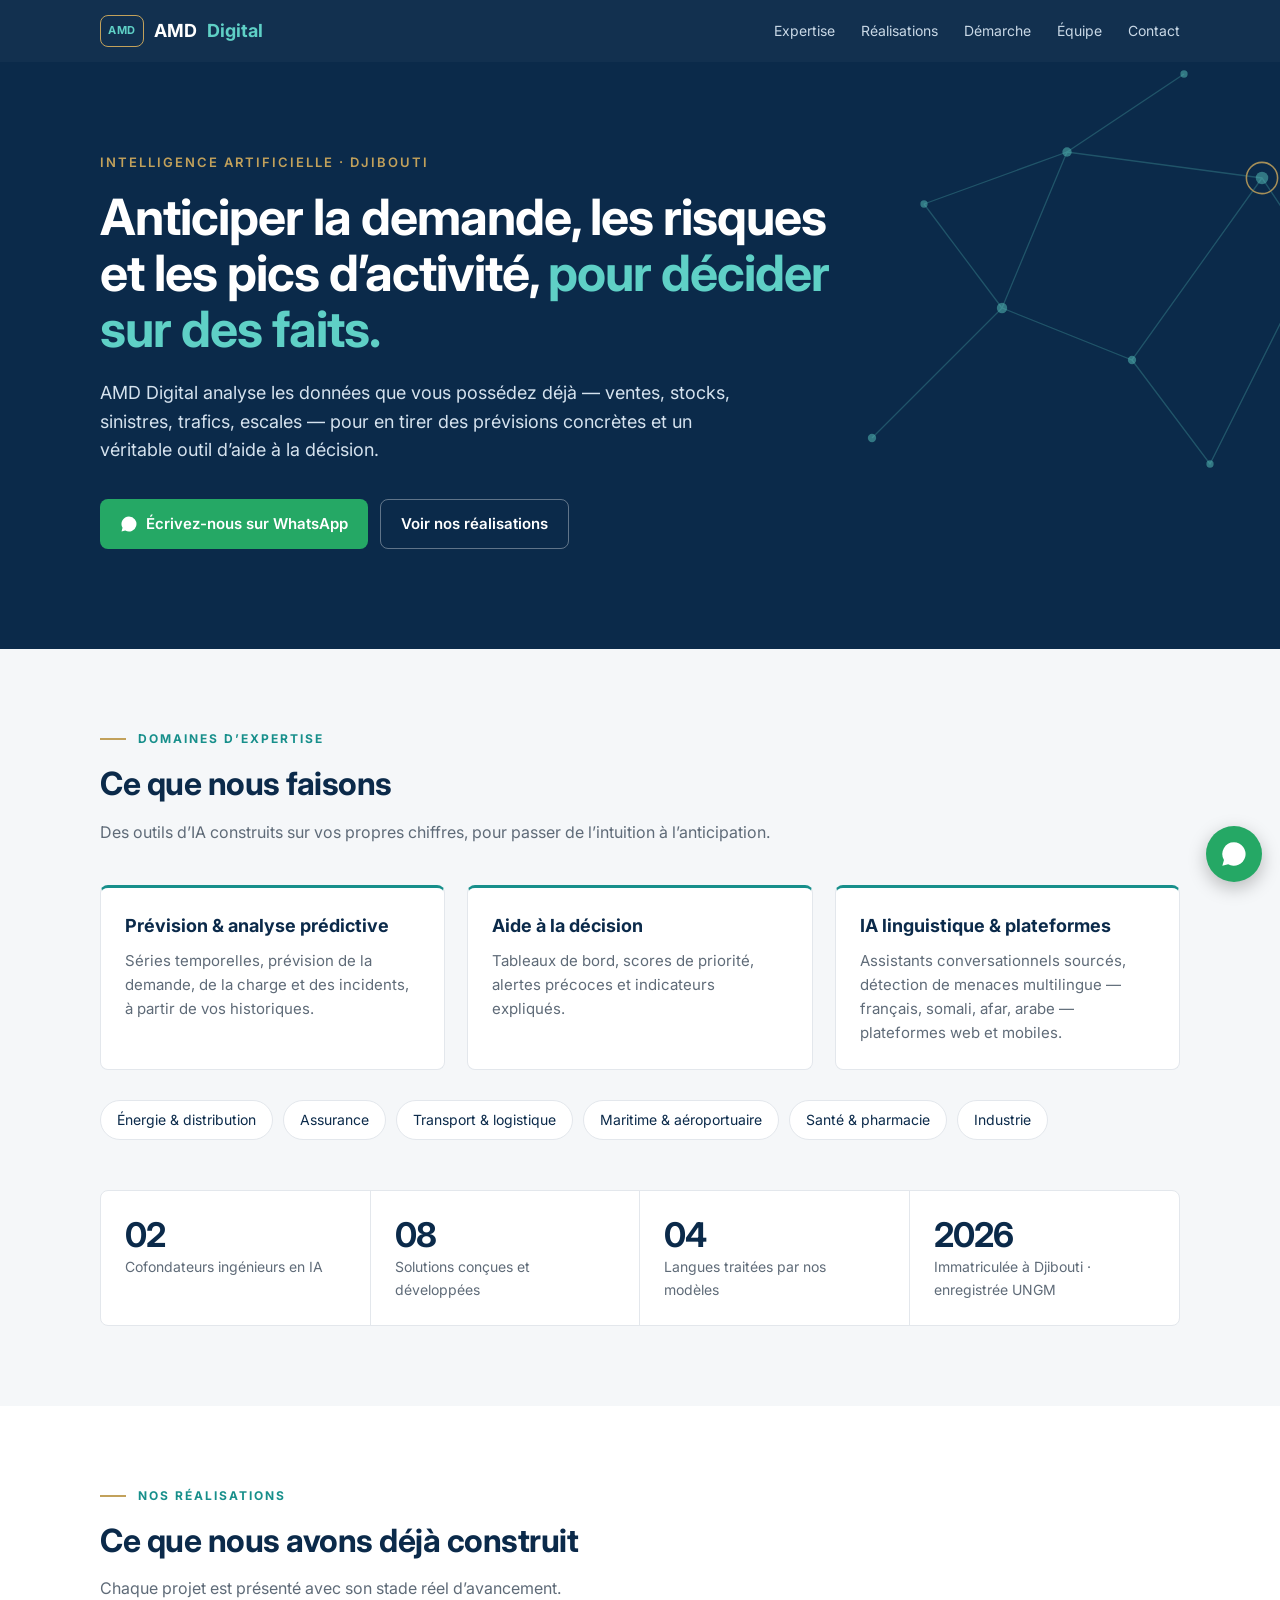
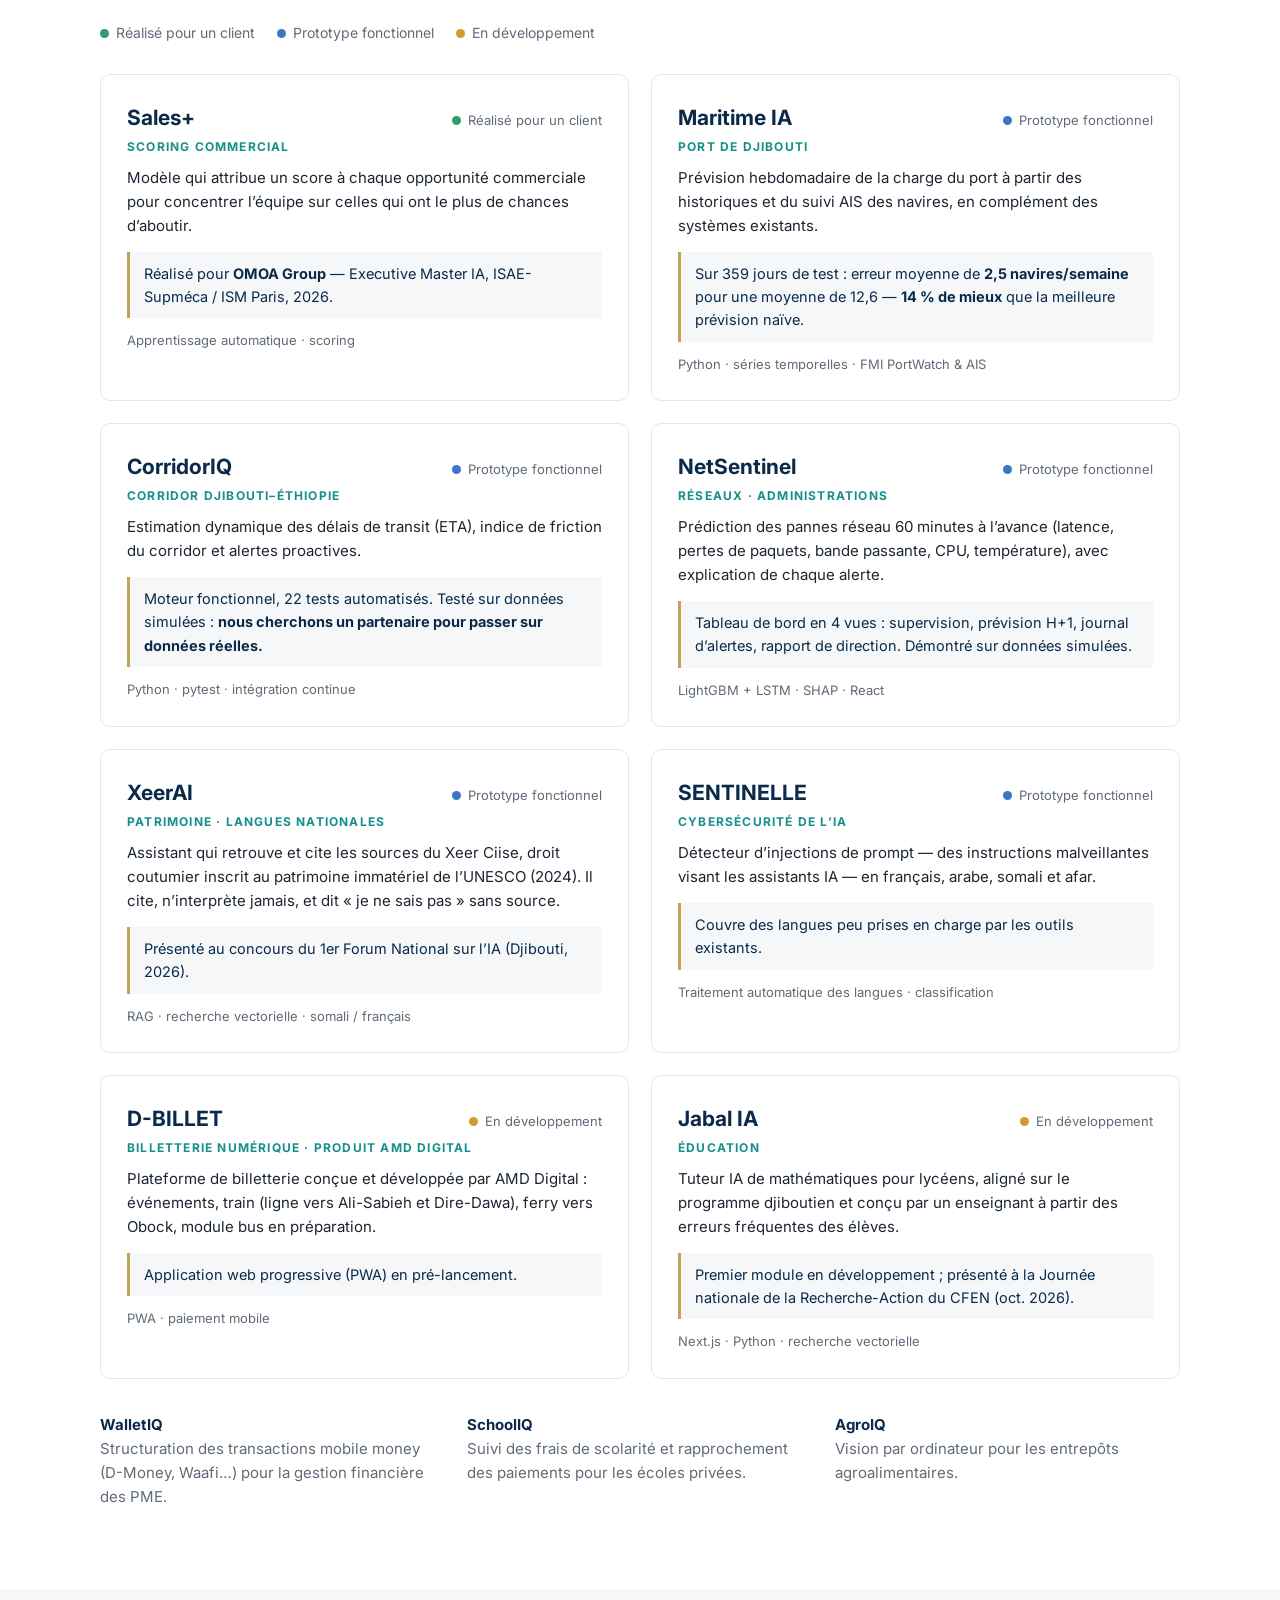
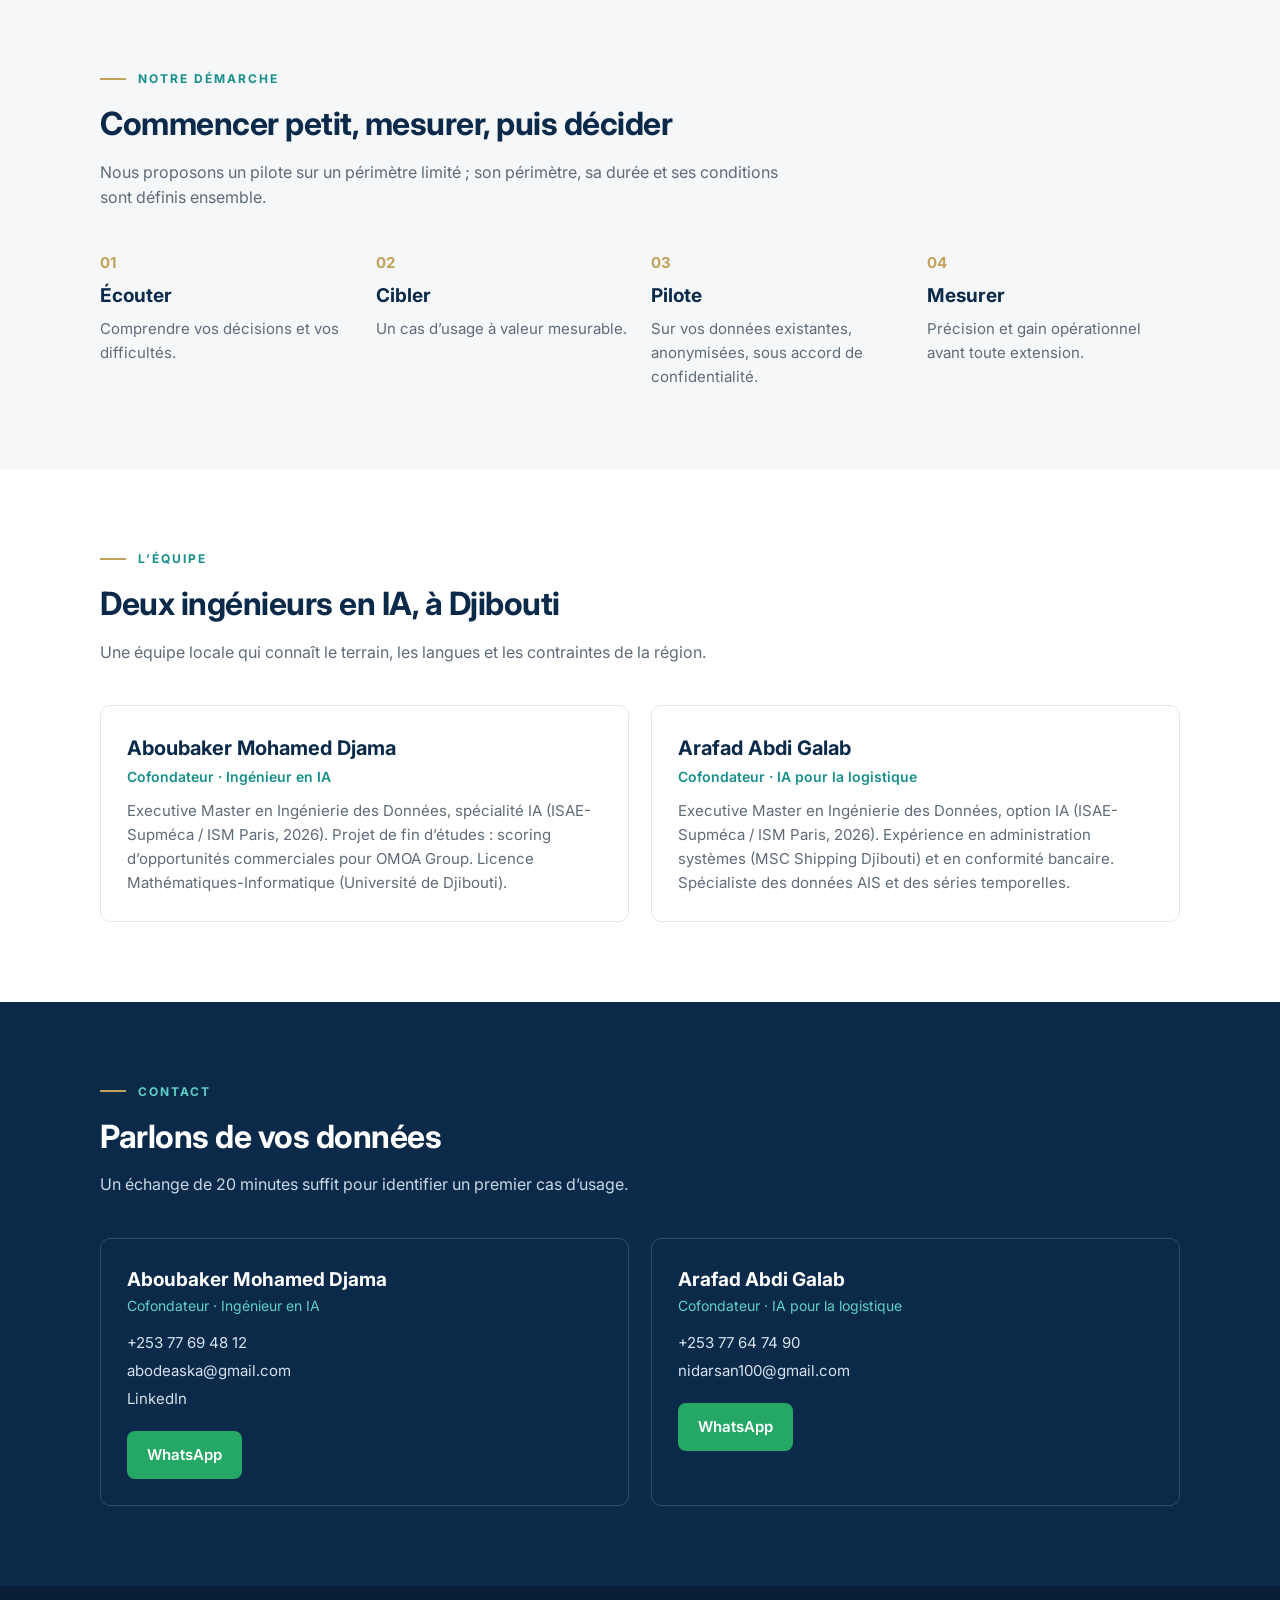
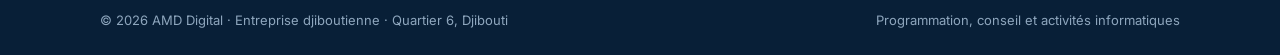
==== commit 09593f37: "Add files via upload" ====
--- a/index.html
+++ b/index.html
@@ -1,561 +1,103 @@
-<!DOCTYPE html>
-<html lang="fr">
-<head>
-<meta charset="UTF-8" />
-<meta name="viewport" content="width=device-width, initial-scale=1" />
-<title>AMD Digital — AI &amp; Decision Intelligence | Djibouti</title>
-<meta name="description" content="AMD Digital conçoit des systèmes d'intelligence artificielle pour améliorer la gestion, anticiper les opérations et aider les entreprises à prendre de meilleures décisions. Prévision, optimisation, automatisation et aide à la décision. Djibouti." />
-<meta name="keywords" content="intelligence artificielle Djibouti, aide à la décision, prévision, optimisation opérationnelle, automatisation, détection d'anomalies, transformation numérique" />
-<meta name="theme-color" content="#04121F" />
-<meta property="og:type" content="website" />
-<meta property="og:locale" content="fr_FR" />
-<meta property="og:site_name" content="AMD Digital" />
-<meta property="og:title" content="AMD Digital — AI &amp; Decision Intelligence" />
-<meta property="og:description" content="Des systèmes d'IA pour améliorer la gestion, anticiper les opérations et mieux décider." />
-<link rel="preconnect" href="https://fonts.googleapis.com">
-<link rel="preconnect" href="https://fonts.gstatic.com" crossorigin>
-<link href="https://fonts.googleapis.com/css2?family=Sora:wght@400;600;700;800&family=Inter:wght@400;500;600;700&family=IBM+Plex+Mono:wght@400;500;600&display=swap" rel="stylesheet">
-<link rel="stylesheet" href="css/style.css" />
-<link rel="icon" href="data:image/svg+xml,<svg xmlns='http://www.w3.org/2000/svg' viewBox='0 0 100 100'><rect width='100' height='100' rx='20' fill='%233FD9A4'/><text y='.88em' font-size='68' font-weight='800' fill='%2304121F' font-family='Arial' x='16'>A</text></svg>" />
-</head>
-<body id="top">
-
-<header>
-  <a href="#top" class="brand">
-    <span class="mark">A</span>
-    <span><b>AMD Digital</b><small>AI &amp; Decision Intelligence</small></span>
-  </a>
-  <button class="burger" aria-label="Ouvrir le menu" aria-expanded="false">☰</button>
-  <nav id="nav">
-    <a href="#capacites">Capacités</a>
-    <a href="#approche">Approche</a>
-    <a href="#solutions">Saadaal &amp; solutions</a>
-    <a href="#methode">Méthode</a>
-    <a href="#faq">FAQ</a>
-    <a href="#contact" class="nav-cta">Nous contacter</a>
-  </nav>
-</header>
-
-<main>
-
-<!-- HERO -->
-<section class="wrap hero">
-  <div class="rv">
-    <p class="eyebrow">Intelligence artificielle · Gestion · Opérations · Décision</p>
-    <h1>L'IA au service d'une gestion <em>plus efficace.</em></h1>
-    <p class="lede">
-      AMD Digital conçoit des systèmes d'intelligence artificielle pour améliorer la gestion,
-      anticiper les opérations et aider les entreprises à prendre de meilleures décisions.
-    </p>
-    <div class="cta-row">
-      <a href="#contact" class="btn solid">Étudier un besoin</a>
-      <a href="#capacites" class="btn ghost">Découvrir nos capacités</a>
-    </div>
-    <p class="note">Basé à Djibouti · Nous partons de vos données existantes</p>
-  </div>
-</section>
-
-<div class="band">
-  Vos systèmes enregistrent ce qui s'est passé. <b>Nos solutions vous aident à décider ce qui doit être fait ensuite.</b>
-</div>
-
-<!-- CAPACITÉS -->
-<section id="capacites" class="wrap sec">
-  <div class="head rv">
-    <p class="eyebrow">Nos capacités</p>
-    <h2 class="h2">Six façons de transformer une donnée en décision.</h2>
-    <p class="lede">
-      Nous n'appliquons pas une technologie à la recherche d'un problème. Chaque mission part d'une
-      décision opérationnelle concrète — trop lente, trop coûteuse ou trop incertaine — et se termine
-      par un résultat qui peut être mesuré.
-    </p>
-  </div>
-
-  <div class="grid3">
-    <article class="card rv">
-      <p class="tag">Prévision</p>
-      <h3>Anticiper</h3>
-      <p>Estimer ce qui va se produire — ventes, demande, volumes, charge, besoins et risques — pour préparer la décision avant que le problème n'apparaisse.</p>
-      <ul>
-        <li>Prévisions à court et moyen terme</li>
-        <li>Détection des tendances de fond</li>
-        <li>Prise en compte de la saisonnalité</li>
-        <li>Marges d'incertitude explicites</li>
-      </ul>
-    </article>
-
-    <article class="card rv">
-      <p class="tag">Optimisation</p>
-      <h3>Mieux répartir</h3>
-      <p>Transformer des contraintes réelles — budget, capacité, délais, personnel — en une allocation calculée plutôt qu'estimée.</p>
-      <ul>
-        <li>Stocks, ressources et capacités</li>
-        <li>Plannings et affectations</li>
-        <li>Répartition de budgets</li>
-        <li>Arbitrage entre objectifs concurrents</li>
-      </ul>
-    </article>
-
-    <article class="card rv">
-      <p class="tag">Détection d'anomalies</p>
-      <h3>Repérer les écarts</h3>
-      <p>Identifier automatiquement ce qui sort de l'ordinaire dans un flux d'opérations, et le signaler à temps pour qu'un humain puisse vérifier.</p>
-      <ul>
-        <li>Comportements inhabituels</li>
-        <li>Ruptures de tendance</li>
-        <li>Pertes et écarts inexpliqués</li>
-        <li>Alertes ciblées, pas de bruit</li>
-      </ul>
-    </article>
-
-    <article class="card rv">
-      <p class="tag">Aide à la décision</p>
-      <h3>Passer à l'action</h3>
-      <p>Transformer les données en recommandations et en scénarios exploitables, présentés à ceux qui doivent trancher.</p>
-      <ul>
-        <li>Recommandations argumentées</li>
-        <li>Comparaison de scénarios</li>
-        <li>Indicateurs de décision</li>
-        <li>Traçabilité de chaque conseil</li>
-      </ul>
-    </article>
-
-    <article class="card rv">
-      <p class="tag">Automatisation</p>
-      <h3>Réduire le travail manuel</h3>
-      <p>Prendre en charge les processus répétitifs qui suivent des règles stables, pour rendre du temps aux équipes.</p>
-      <ul>
-        <li>Extraction de données depuis documents</li>
-        <li>Consolidations et rapprochements</li>
-        <li>Rapports récurrents</li>
-        <li>Contrôles périodiques</li>
-      </ul>
-    </article>
-
-    <article class="card rv">
-      <p class="tag">Intelligence opérationnelle</p>
-      <h3>Piloter en continu</h3>
-      <p>Centraliser au même endroit les indicateurs, les prévisions, les alertes et les actions prioritaires du moment.</p>
-      <ul>
-        <li>Tableaux de bord opérationnels</li>
-        <li>Suivi des écarts objectif / réel</li>
-        <li>Priorisation des actions</li>
-        <li>Vue consolidée multi-sites</li>
-      </ul>
-    </article>
-  </div>
-</section>
-
-<!-- APPROCHE / POSITIONNEMENT -->
-<section id="approche" class="dark sec">
-  <div class="wrap split">
-    <div class="rv">
-      <p class="eyebrow">Notre positionnement</p>
-      <h2 class="h2">Nous construisons une couche d'intelligence au-dessus de vos opérations.</h2>
-      <p class="lede">
-        Un logiciel de gestion, une caisse, un ERP ou un simple fichier Excel stocke et organise
-        l'information. Une solution d'intelligence artificielle ajoute une capacité différente :
-        reconnaître des régularités, anticiper, détecter ce qui cloche et proposer les actions à examiner.
-      </p>
-      <p class="lede" style="margin-top:16px">
-        Nous ne cherchons pas à remplacer vos outils métier. Nous exploitons les données qu'ils
-        produisent déjà, et nous laissons la décision finale à ceux dont c'est le rôle.
-      </p>
-    </div>
-    <div class="stack rv">
-      <div><span>01</span><p><strong>Observer</strong>Centraliser les signaux utiles issus des données disponibles, sans changer votre façon de travailler.</p></div>
-      <div><span>02</span><p><strong>Comprendre</strong>Identifier les tendances, les écarts et les facteurs qui pèsent réellement.</p></div>
-      <div><span>03</span><p><strong>Anticiper</strong>Estimer ce qui pourrait se produire ensuite, avec une marge d'incertitude assumée.</p></div>
-      <div><span>04</span><p><strong>Décider</strong>Présenter une recommandation ou plusieurs scénarios au responsable, qui tranche.</p></div>
-    </div>
-  </div>
-</section>
-
-<!-- SOLUTIONS -->
-<section id="solutions" class="wrap sec">
-  <div class="head rv">
-    <p class="eyebrow">Nos solutions</p>
-    <h2 class="h2">Des capacités générales, appliquées à des domaines précis.</h2>
-    <p class="lede">
-      Notre solution principale est dédiée aux stocks et à la chaîne d'approvisionnement.
-      Deux prototypes issus des mêmes fondations ont été présentés publiquement, et d'autres
-      produits sont à l'étude sur des problématiques voisines.
-    </p>
-  </div>
-
-  <!-- SAADAAL : solution phare -->
-  <article class="flagship rv">
-    <div class="fl-left">
-      <p class="fl-badge">Solution principale</p>
-      <h3>Saadaal</h3>
-      <p class="fl-sub">Supply Intelligence · Stocks &amp; chaîne d'approvisionnement</p>
-      <p class="fl-desc">
-        <em>Saadaal</em> signifie « prévision » en somali. La solution estime la demande à venir
-        et calcule les décisions d'approvisionnement pour les organisations qui gèrent de nombreuses
-        références avec des délais longs : moins de ruptures sur ce qui tourne, moins de capital
-        immobilisé sur ce qui dort.
-      </p>
-      <div class="cta-row" style="justify-content:flex-start;margin:26px 0 0">
-        <a href="#contact" class="btn solid">Discuter d'un cas réel</a>
-      </div>
-    </div>
-    <div class="fl-right">
-      <span class="state">En développement</span>
-      <ul>
-        <li>Estimation de la consommation à venir, référence par référence</li>
-        <li>Point de commande calculé plutôt que fixé une fois pour toutes</li>
-        <li>Prise en compte des délais réels observés chez les fournisseurs</li>
-        <li>Identification du stock dormant et du capital immobilisé</li>
-        <li>Suivi des lots et des échéances sur les produits périssables</li>
-        <li>Vue consolidée en cas de sites ou points de vente multiples</li>
-      </ul>
-    </div>
-  </article>
-
-  <!-- PROTOTYPES DÉRIVÉS -->
-  <p class="sub-head rv">Prototypes présentés publiquement</p>
-  <div class="sols">
-    <article class="sol rv">
-      <div class="sol-top">
-        <div>
-          <p class="sub">Logistique &amp; transport</p>
-          <h3>CorridorIQ</h3>
-        </div>
-        <span class="state">Prototype</span>
-      </div>
-      <p class="ctx">Présenté au forum de la Mission francophone</p>
-      <p>
-        Analyse et anticipation appliquées aux flux de transport terrestre, avec un intérêt
-        particulier pour le corridor reliant Djibouti à l'Éthiopie.
-      </p>
-      <ul>
-        <li>Estimation des temps de trajet et des délais de rotation</li>
-        <li>Détection des points de congestion récurrents</li>
-        <li>Anticipation des périodes de forte charge</li>
-        <li>Aide à la planification des rotations</li>
-      </ul>
-    </article>
-
-    <article class="sol rv">
-      <div class="sol-top">
-        <div>
-          <p class="sub">Maritime &amp; portuaire</p>
-          <h3>Maritime IA</h3>
-        </div>
-        <span class="state">Prototype</span>
-      </div>
-      <p class="ctx">Réalisé pour le Forum national de l'intelligence artificielle</p>
-      <p>
-        Application des mêmes méthodes de prévision à l'activité portuaire, sur des données
-        publiques de trafic maritime.
-      </p>
-      <ul>
-        <li>Estimation de la charge portuaire à venir</li>
-        <li>Modèles entraînés sur historique long</li>
-        <li>Prévisions accompagnées de leur marge d'incertitude</li>
-        <li>Exécution entièrement locale, sans dépendance externe</li>
-      </ul>
-    </article>
-  </div>
-
-  <!-- PORTEFEUILLE -->
-  <p class="sub-head rv">Portefeuille produits</p>
-  <div class="mini-grid">
-
-    <article class="mini rv">
-      <div class="mini-top"><h4>Xeer-AI</h4><span class="state">Prototype</span></div>
-      <p class="mini-tag">Assistant IA conversationnel</p>
-      <p>Assistance aux équipes professionnelles : analyse de documents, rédaction, automatisation de tâches courantes. Multilingue français, arabe et anglais.</p>
-    </article>
-
-    <article class="mini rv">
-      <div class="mini-top"><h4>D-Billet</h4><span class="state">Prototype</span></div>
-      <p class="mini-tag">Billetterie numérique</p>
-      <p>Billetterie et contrôle d'accès pour événements, transports et services publics : QR codes sécurisés, paiement mobile, suivi des flux.</p>
-      <p class="mini-ctx">Déploiement conditionné à une autorisation administrative</p>
-    </article>
-
-    <article class="mini rv">
-      <div class="mini-top"><h4>Geeska Customs IA</h4><span class="state">Prototype</span></div>
-      <p class="mini-tag">Douanes &amp; analyse de risque</p>
-      <p>Application de la détection d'anomalies aux procédures douanières : ciblage des déclarations à vérifier et automatisation des contrôles récurrents.</p>
-    </article>
-
-    <article class="mini rv">
-      <div class="mini-top"><h4>SmartEtud</h4><span class="state">Prototype</span></div>
-      <p class="mini-tag">Gestion d'établissement</p>
-      <p>Outils de gestion pour établissements d'enseignement : suivi des dossiers, emplois du temps, portail étudiant et enseignant, suivi des paiements.</p>
-    </article>
-
-    <article class="mini rv">
-      <div class="mini-top"><h4>MediSmart IA</h4><span class="state">Prototype</span></div>
-      <p class="mini-tag">Organisation hospitalière</p>
-      <p>Optimisation des ressources d'un établissement de santé : planification, gestion des dossiers et anticipation de la charge. Aucun usage diagnostique.</p>
-    </article>
-
-  </div>
-
-  <p class="sol-note rv">
-    Saadaal est en cours de développement. Les autres solutions sont des prototypes fonctionnels,
-    développés et testés, mais pas encore déployés en production chez un client — certains
-    attendent une autorisation administrative, les autres attendent leur premier utilisateur.
-    Nous préférons l'indiquer clairement : si l'un d'eux correspond à votre besoin, c'est le
-    meilleur moment pour qu'il soit finalisé autour d'un cas réel</p>
-</section>
-
-<!-- CE QUE NOUS NE PROMETTONS PAS -->
-<section class="dark sec">
-  <div class="wrap">
-    <div class="head rv">
-      <p class="eyebrow">Notre posture</p>
-      <h2 class="h2">Ce que nous ne promettons pas.</h2>
-      <p class="lede">
-        Le marché de l'IA est saturé d'annonces de performance invérifiables. Nous préférons annoncer
-        d'emblée les limites : c'est ce qui rend le reste crédible.
-      </p>
-    </div>
-
-    <div class="limits">
-      <article class="limit rv">
-        <h3>Pas de performance annoncée à l'avance</h3>
-        <p>Un taux de précision ne veut rien dire hors contexte : il dépend de vos données, de votre activité et de la stabilité de ce que l'on cherche à prévoir. Nous le mesurons sur votre cas, puis nous vous le communiquons — y compris s'il est décevant.</p>
-      </article>
-      <article class="limit rv">
-        <h3>Pas de projet sans données exploitables</h3>
-        <p>Si l'historique est trop court, trop incomplet ou impossible à extraire, aucun modèle ne produira de résultat fiable. Dans ce cas, la première étape est de structurer la collecte — et nous vous le disons avant d'engager quoi que ce soit.</p>
-      </article>
-      <article class="limit rv">
-        <h3>Pas de décision prise à votre place</h3>
-        <p>Le système propose, vous décidez. L'automatisation complète ne s'envisage qu'une fois la fiabilité démontrée sur plusieurs cycles, et uniquement là où elle est justifiée.</p>
-      </article>
-      <article class="limit rv">
-        <h3>Pas de remplacement de vos outils</h3>
-        <p>Nous ne cherchons pas à vous vendre un système de gestion complet. Nous ajoutons une couche de calcul par-dessus l'existant. Si votre logiciel actuel fait déjà le travail, nous vous le dirons.</p>
-      </article>
-      <article class="limit rv">
-        <h3>Pas de boîte noire</h3>
-        <p>Chaque recommandation doit pouvoir être expliquée : sur quelles données elle se fonde, quelles hypothèses ont été retenues, quelle incertitude l'entoure. Une décision que vous ne pouvez pas justifier ne vous sert à rien.</p>
-      </article>
-      <article class="limit rv">
-        <h3>Pas d'IA là où elle est inutile</h3>
-        <p>Beaucoup de problèmes se règlent par une règle simple, un tableur mieux conçu ou une meilleure organisation. Le diagnostic sert aussi à identifier ces cas-là, et à ne pas vous facturer un développement superflu.</p>
-      </article>
-    </div>
-  </div>
-</section>
-
-<!-- MÉTHODE -->
-<section id="methode" class="wrap sec">
-  <div class="head rv">
-    <p class="eyebrow">Méthode</p>
-    <h2 class="h2">Un projet IA doit produire une décision mesurable, pas seulement un modèle.</h2>
-    <p class="lede">Quatre étapes, dans cet ordre. Rien n'est développé avant l'étape 2, rien n'est déployé avant l'étape 3.</p>
-  </div>
-  <div class="steps">
-    <article class="rv"><span class="n">1</span><h3>Diagnostic métier</h3><p>Identifier la décision qui est aujourd'hui coûteuse, fréquente ou difficile à prendre. Gratuit et sans engagement.</p></article>
-    <article class="rv"><span class="n">2</span><h3>Audit des données</h3><p>Vérifier la disponibilité, la qualité et l'exploitabilité réelle des données. Réponse honnête, y compris négative.</p></article>
-    <article class="rv"><span class="n">3</span><h3>Prototype</h3><p>Tester la valeur sur un périmètre limité et comparer au réel, avant toute intégration lourde.</p></article>
-    <article class="rv"><span class="n">4</span><h3>Déploiement</h3><p>Connecter progressivement la solution au fonctionnement de l'entreprise, former les équipes, puis ajuster dans le temps.</p></article>
-  </div>
-</section>
-
-<!-- INTÉGRATION -->
-<section class="wrap" style="padding-bottom:100px">
-  <div class="integ rv">
-    <div>
-      <p class="eyebrow">Intégration</p>
-      <h2 style="font-size:clamp(26px,3.2vw,38px);margin-bottom:16px">Nous partons de votre environnement existant.</h2>
-      <p class="lede" style="font-size:15px">
-        Selon votre organisation, les données peuvent provenir d'un fichier Excel, d'un export CSV,
-        d'un logiciel de gestion, d'une base de données, d'une API ou de plusieurs sources internes.
-        Nous travaillons avec ce qui est déjà en place.
-      </p>
-      <p class="lede" style="font-size:15px;margin-top:14px">
-        Les solutions peuvent fonctionner en local, sur votre propre matériel, sans dépendance à une
-        connexion permanente. Vos données restent les vôtres : nous n'y accédons que le temps de
-        configurer et de maintenir le système.
-      </p>
-    </div>
-    <div class="srcs">
-      <span>Excel</span><span>CSV</span>
-      <span>ERP / gestion</span><span>Logiciel de caisse</span>
-      <span>Base SQL</span><span>Documents PDF</span>
-      <span>API</span><span>Applications métier</span>
-    </div>
-  </div>
-</section>
-
-<!-- FAQ -->
-<section id="faq" class="dark sec">
-  <div class="wrap">
-    <div class="head rv" style="margin-bottom:32px">
-      <p class="eyebrow">FAQ</p>
-      <h2 class="h2">Avant de lancer un projet.</h2>
-    </div>
-
-    <details class="rv">
-      <summary>Faut-il remplacer nos logiciels actuels ?</summary>
-      <p>Non, dans la majorité des cas. L'objectif est d'exploiter les données déjà produites par vos outils et d'ajouter par-dessus une couche d'analyse et d'aide à la décision. Si un export Excel ou CSV est possible, nous pouvons partir de là.</p>
-    </details>
-    <details class="rv">
-      <summary>Faut-il disposer de grandes quantités de données ?</summary>
-      <p>Pas systématiquement — cela dépend du problème. Certaines analyses démarrent avec quelques mois de données propres ; d'autres exigent davantage d'historique pour capter les effets saisonniers. L'audit permet de trancher avant tout développement.</p>
-    </details>
-    <details class="rv">
-      <summary>Et si nos données sont incomplètes ou mal tenues ?</summary>
-      <p>C'est le cas le plus fréquent, et ce n'est pas rédhibitoire en soi. Une partie du travail consiste à fiabiliser l'existant. En revanche, si l'état des données ne permet pas d'obtenir un résultat utile, nous vous le disons à l'étape 2 plutôt que de lancer un projet qui échouera.</p>
-    </details>
-    <details class="rv">
-      <summary>L'IA prend-elle automatiquement les décisions ?</summary>
-      <p>Pas par défaut. Nous privilégions des systèmes d'aide à la décision où les responsables gardent le contrôle. L'automatisation n'est ajoutée que lorsqu'elle est justifiée, maîtrisée et validée sur plusieurs cycles.</p>
-    </details>
-    <details class="rv">
-      <summary>Peut-on commencer sur un seul processus ?</summary>
-      <p>Oui, et c'est l'approche que nous recommandons : choisir un problème précis, démontrer la valeur sur un périmètre réduit, puis élargir progressivement.</p>
-    </details>
-    <details class="rv">
-      <summary>Comment savoir si le résultat est fiable ?</summary>
-      <p>En le comparant à votre méthode actuelle. À l'étape 3, nous mesurons l'écart entre ce que le système annonce et ce qui se produit réellement. Si le modèle ne fait pas mieux que ce que vous faites déjà, il n'y a pas de raison de le déployer.</p>
-    </details>
-    <details class="rv">
-      <summary>Combien ça coûte ?</summary>
-      <p>Le diagnostic est gratuit et sans engagement. Le chiffrage vient ensuite, une fois le périmètre défini : un prototype sur un processus et un déploiement complet n'ont pas le même coût. Nous privilégions un premier périmètre réduit, pour que vous mesuriez la valeur avant d'investir davantage.</p>
-    </details>
-    <details class="rv">
-      <summary>Où sont hébergées nos données ?</summary>
-      <p>Chez vous. Les solutions peuvent fonctionner en local sur votre propre matériel, sans envoi de données à l'extérieur. Vous gardez la maîtrise de l'accès, de la conservation et de l'arrêt du service à tout moment.</p>
-    </details>
-    <details class="rv">
-      <summary>Dans quels secteurs intervenez-vous ?</summary>
-      <p>Nos capacités — prévision, optimisation, détection d'anomalies, automatisation, aide à la décision — ne sont pas propres à un secteur. Nous nous intéressons particulièrement aux organisations qui gèrent des flux, des stocks ou des ressources sous contrainte, et nous étudions chaque demande au cas par cas.</p>
-    </details>
-    <details class="rv">
-      <summary>Qui êtes-vous ?</summary>
-      <p>AMD Digital est une société djiboutienne spécialisée dans l'application de l'intelligence artificielle aux problèmes de gestion et d'opérations. Nous intervenons à Djibouti-ville et dans les régions.</p>
-    </details>
-  </div>
-</section>
-
-<!-- CONTACT -->
-<section id="contact" class="wrap sec">
-  <div class="cta-card rv">
-    <p class="eyebrow" style="text-align:center">Parlons de vos opérations</p>
-    <h2>Quelle décision vos données pourraient-elles améliorer ?</h2>
-    <p>
-      Nous commençons par comprendre vos opérations, vos données et la décision à améliorer.
-      Si un projet d'IA n'apporte pas de valeur mesurable, il ne doit pas être construit — et nous
-      vous le dirons.
-    </p>
-
-    <div class="cta-row" id="ctaRow">
-      <button id="openForm" class="btn solid" aria-expanded="false" aria-controls="formWrap">Nous contacter</button>
-    </div>
-
-    <div id="formWrap" class="form-wrap" hidden>
-      <form name="contact" method="POST" data-netlify="true" netlify-honeypot="bot-field" id="contactForm">
-        <input type="hidden" name="form-name" value="contact" />
-        <p class="hp"><label>Ne pas remplir : <input name="bot-field" /></label></p>
-
-        <div class="f-grid">
-          <label class="field">
-            <span>Nom et prénom</span>
-            <input type="text" name="nom" required autocomplete="name" placeholder="Votre nom" />
-          </label>
-          <label class="field">
-            <span>Organisation</span>
-            <input type="text" name="organisation" required placeholder="Nom de votre entreprise" />
-          </label>
-          <label class="field">
-            <span>Secteur d'activité</span>
-            <input type="text" name="secteur" placeholder="Commerce, logistique, santé, services…" />
-          </label>
-          <label class="field">
-            <span>Besoin principal</span>
-            <select name="besoin_type" required>
-              <option value="">Sélectionner…</option>
-              <option>Prévision</option>
-              <option>Optimisation</option>
-              <option>Détection d'anomalies</option>
-              <option>Aide à la décision</option>
-              <option>Automatisation</option>
-              <option>Intelligence opérationnelle</option>
-              <option>Je ne sais pas encore</option>
-            </select>
-          </label>
-          <label class="field">
-            <span>Téléphone ou WhatsApp</span>
-            <input type="tel" name="telephone" required placeholder="+253 …" />
-          </label>
-          <label class="field">
-            <span>E-mail <i>(facultatif)</i></span>
-            <input type="email" name="email" autocomplete="email" placeholder="votre@email.com" />
-          </label>
-        </div>
-
-        <label class="field full">
-          <span>Quelle décision ou quel processus vous pose problème aujourd'hui&nbsp;?</span>
-          <textarea name="message" rows="4" placeholder="Décrivez la situation en quelques lignes : ce qui est difficile, coûteux ou incertain aujourd'hui."></textarea>
-        </label>
-
-        <div class="cta-row" style="margin-top:22px">
-          <button type="submit" class="btn solid">Envoyer ma demande</button>
-          <button type="button" id="closeForm" class="btn ghost">Annuler</button>
-        </div>
-        <p class="form-note">
-          Nous vous répondons sous 48&nbsp;heures. Les informations transmises servent uniquement
-          à préparer l'échange et ne sont communiquées à personne.
-        </p>
-      </form>
-    </div>
-
-    <p class="status" id="status" role="status"></p>
-  </div>
-</section>
-
-</main>
-
-<footer>
-  <div class="f-main">
-    <div class="brand">
-      <span class="mark">A</span>
-      <span><b>AMD Digital</b><small>AI &amp; Decision Intelligence</small></span>
-    </div>
-    <p>
-      Solutions d'intelligence artificielle pour la gestion, l'efficacité opérationnelle et l'aide
-      à la décision. Basés à Djibouti.
-    </p>
-  </div>
-  <div>
-    <h4>Capacités</h4>
-    <a href="#capacites">Prévision</a>
-    <a href="#capacites">Optimisation</a>
-    <a href="#capacites">Détection d'anomalies</a>
-    <a href="#capacites">Aide à la décision</a>
-    <a href="#capacites">Automatisation</a>
-    <a href="#capacites">Intelligence opérationnelle</a>
-  </div>
-  <div>
-    <h4>Solutions</h4>
-    <a href="#solutions">Saadaal — stocks &amp; approvisionnement</a>
-    <a href="#solutions">CorridorIQ — logistique &amp; transport</a>
-    <a href="#solutions">Maritime IA — portuaire</a>
-    <a href="#solutions">Xeer-AI · D-Billet · Geeska Customs IA</a>
-    <a href="#solutions">SmartEtud · MediSmart IA</a>
-    <a href="#contact">Projet sur mesure</a>
-  </div>
-  <div>
-    <h4>AMD Digital</h4>
-    <a href="#approche">Notre approche</a>
-    <a href="#methode">Méthode</a>
-    <a href="#faq">FAQ</a>
-    <a href="#contact">Nous contacter</a>
-  </div>
-  <div class="f-bottom">
-    <span>© 2026 AMD Digital — Djibouti</span>
-    <span>Les systèmes prédictifs sont des outils d'aide à la décision. La décision finale reste humaine.</span>
-  </div>
-</footer>
-
-<script src="js/main.js"></script>
-</body>
-</html>
+<!doctype html>
+<html lang="fr"><head><meta charset="utf-8"><meta name="viewport" content="width=device-width,initial-scale=1">
+<title>AMD Digital — Prévision et aide à la décision par l’IA · Djibouti</title>
+<meta name="description" content="AMD Digital, entreprise djiboutienne d’intelligence artificielle : prévision de la demande, des risques et des pics d’activité, et outils d’aide à la décision à partir de vos propres données.">
+<link rel="icon" href="data:image/svg+xml,%3Csvg xmlns='http://www.w3.org/2000/svg' viewBox='0 0 64 64'%3E%3Crect width='64' height='64' rx='14' fill='%230b2a4a'/%3E%3Ctext x='32' y='40' font-family='Arial' font-weight='700' font-size='20' fill='%235fd0c6' text-anchor='middle'%3EAMD%3C/text%3E%3C/svg%3E">
+<link href="https://fonts.googleapis.com/css2?family=Inter:wght@400;500;600;700&display=swap" rel="stylesheet">
+<style>
+:root{--navy:#0b2a4a;--teal:#178f8b;--aqua:#5fd0c6;--gold:#c2a15b;--ink:#1c2632;--mute:#5f6b78;--line:#e3e7ec;--soft:#f5f7f9}
+*{box-sizing:border-box;margin:0;padding:0}html{scroll-behavior:smooth}
+body{font-family:Inter,Arial,sans-serif;color:var(--ink);line-height:1.6;background:#fff;font-size:16px}
+a{color:inherit}
+.wrap{max-width:1120px;margin:0 auto;padding:0 20px}
+nav{position:sticky;top:0;background:rgba(11,42,74,.97);z-index:10}
+nav .wrap{display:flex;align-items:center;justify-content:space-between;height:62px}
+.brand{display:flex;align-items:center;gap:10px;color:#fff;text-decoration:none;font-weight:700;font-size:18px}
+.brand span{color:var(--aqua)}
+.mono{border:1.5px solid var(--gold);border-radius:8px;font-size:11px;padding:6px 7px;letter-spacing:.5px;color:#fff}
+nav ul{display:flex;gap:26px;list-style:none}nav ul a{color:#c9d8e6;text-decoration:none;font-size:14px}nav ul a:hover{color:#fff}
+.btn{display:inline-flex;align-items:center;gap:8px;background:#25a865;color:#fff;text-decoration:none;font-weight:600;padding:12px 20px;border-radius:8px;font-size:15px}
+.btn:hover{background:#1f9257}
+.btn.ghost{background:transparent;border:1px solid rgba(255,255,255,.35)}
+.btn svg{width:18px;height:18px;fill:currentColor}
+header.hero{background:var(--navy);color:#fff;padding:90px 0 100px;position:relative;overflow:hidden}
+.hero svg.net{position:absolute;right:-60px;top:-40px;width:520px;opacity:.85}
+.kicker{color:var(--gold);font-size:13px;letter-spacing:2px;text-transform:uppercase;font-weight:600}
+.hero h1{font-size:clamp(30px,5vw,50px);line-height:1.12;font-weight:700;letter-spacing:-1px;margin:16px 0 22px;max-width:760px}
+.hero h1 em{font-style:normal;color:var(--aqua)}
+.hero p{font-size:18px;color:#d5e2ee;max-width:640px}
+.hero .cta{display:flex;gap:12px;flex-wrap:wrap;margin-top:34px}
+section{padding:80px 0}section.alt{background:var(--soft)}
+h2{font-size:clamp(24px,3.2vw,32px);color:var(--navy);letter-spacing:-.5px;margin-bottom:10px}
+.eyebrow{display:flex;align-items:center;gap:12px;font-size:12px;letter-spacing:2px;text-transform:uppercase;color:var(--teal);font-weight:700;margin-bottom:10px}
+.eyebrow:before{content:"";width:26px;height:2px;background:var(--gold)}
+.sub{color:var(--mute);max-width:680px;margin-bottom:40px}
+.grid3{display:grid;grid-template-columns:repeat(3,1fr);gap:22px}
+.pil{background:#fff;border:1px solid var(--line);border-top:3px solid var(--teal);border-radius:8px;padding:24px}
+.pil h3{color:var(--navy);font-size:18px;margin-bottom:8px}.pil p{color:var(--mute);font-size:15px}
+.sect{display:flex;flex-wrap:wrap;gap:10px;margin-top:30px}
+.sect span{background:#fff;border:1px solid var(--line);border-radius:30px;padding:8px 16px;font-size:14px;color:var(--navy)}
+.kpi{display:grid;grid-template-columns:repeat(4,1fr);gap:0;border:1px solid var(--line);border-radius:8px;overflow:hidden;margin-top:50px;background:#fff}
+.kpi div{padding:24px;border-right:1px solid var(--line);color:var(--mute);font-size:14px}.kpi div:last-child{border-right:0}
+.kpi b{display:block;font-size:34px;color:var(--navy);letter-spacing:-1px;line-height:1.2}
+.legend{display:flex;gap:22px;flex-wrap:wrap;font-size:14px;color:var(--mute);margin:-20px 0 30px}
+.dot{display:inline-block;width:9px;height:9px;border-radius:50%;margin-right:7px}
+.d1{background:#2f9e6b}.d2{background:#3b78c4}.d3{background:#d39a2c}
+.projs{display:grid;grid-template-columns:repeat(2,1fr);gap:22px}
+.proj{background:#fff;border:1px solid var(--line);border-radius:10px;padding:26px}
+.ph{display:flex;justify-content:space-between;align-items:baseline;gap:10px}
+.proj h3{font-size:21px;color:var(--navy)}
+.st{font-size:13px;color:var(--mute);white-space:nowrap}
+.dom{font-size:12px;letter-spacing:1.2px;text-transform:uppercase;color:var(--teal);font-weight:700;margin:2px 0 10px}
+.proj p{font-size:15px}
+.res{background:var(--soft);border-left:3px solid var(--gold);padding:10px 14px;margin-top:14px;font-size:14.5px;color:var(--navy)}
+.tech{font-size:13px;color:var(--mute);margin-top:12px}
+.expl{margin-top:34px;display:grid;grid-template-columns:repeat(3,1fr);gap:22px;font-size:15px;color:var(--mute)}
+.expl b{color:var(--navy);display:block}
+.steps{display:grid;grid-template-columns:repeat(4,1fr);gap:22px}
+.step .n{color:var(--gold);font-weight:700;font-size:15px}
+.step h3{color:var(--navy);font-size:19px;margin:6px 0}.step p{color:var(--mute);font-size:15px}
+.team{display:grid;grid-template-columns:1fr 1fr;gap:22px}
+.mem{border:1px solid var(--line);border-radius:10px;padding:26px;background:#fff}
+.mem h3{color:var(--navy);font-size:20px}.mem .r{color:var(--teal);font-weight:600;font-size:14px;margin:2px 0 10px}.mem p{color:var(--mute);font-size:15px}
+#contact{background:var(--navy);color:#fff}
+#contact h2{color:#fff}#contact .sub{color:#c9d8e6}
+.cards{display:grid;grid-template-columns:1fr 1fr;gap:22px}
+.cc{border:1px solid rgba(255,255,255,.15);border-radius:10px;padding:26px}
+.cc h3{font-size:19px}.cc .r{color:var(--aqua);font-size:14px;margin-bottom:14px}
+.cc ul{list-style:none;margin-bottom:20px;color:#d5e2ee;font-size:15px}.cc li{margin-bottom:4px}
+.cc a{text-decoration:none}
+footer{background:#081f37;color:#8ea6bd;font-size:13px;padding:24px 0}
+footer .wrap{display:flex;justify-content:space-between;flex-wrap:wrap;gap:10px}
+.fab{position:fixed;right:18px;bottom:18px;width:56px;height:56px;border-radius:50%;background:#25a865;display:flex;align-items:center;justify-content:center;box-shadow:0 6px 18px rgba(0,0,0,.25);z-index:20}
+.fab svg{width:28px;height:28px;fill:#fff}
+@media(max-width:860px){nav ul{display:none}.grid3,.projs,.steps,.team,.cards,.expl{grid-template-columns:1fr}.kpi{grid-template-columns:1fr 1fr}.kpi div:nth-child(2){border-right:0}.kpi div{border-bottom:1px solid var(--line)}section{padding:60px 0}header.hero{padding:60px 0 70px}.hero svg.net{opacity:.35}}
+</style></head><body>
+<nav><div class="wrap"><a href="#" class="brand"><span class="mono">AMD</span>AMD <span>Digital</span></a>
+<ul><li><a href="#expertise">Expertise</a></li><li><a href="#realisations">Réalisations</a></li><li><a href="#demarche">Démarche</a></li><li><a href="#equipe">Équipe</a></li><li><a href="#contact">Contact</a></li></ul></div></nav>
+<header class="hero"><svg class="net" viewBox="0 0 200 200" fill="none" stroke="#5fd0c6" stroke-width=".5"><g opacity=".3"><path d="M20 160 L70 110 L120 130 L170 60 L190 90"/><path d="M70 110 L95 50 L170 60"/><path d="M120 130 L150 170 L190 90"/><path d="M95 50 L140 20"/><path d="M40 70 L95 50"/><path d="M40 70 L70 110"/></g><g fill="#5fd0c6" stroke="none" opacity=".55"><circle cx="20" cy="160" r="1.6"/><circle cx="70" cy="110" r="2"/><circle cx="120" cy="130" r="1.6"/><circle cx="170" cy="60" r="2.4"/><circle cx="190" cy="90" r="1.4"/><circle cx="95" cy="50" r="1.8"/><circle cx="150" cy="170" r="1.4"/><circle cx="140" cy="20" r="1.4"/><circle cx="40" cy="70" r="1.4"/></g><circle cx="170" cy="60" r="6" stroke="#c2a15b" stroke-width=".6"/></svg>
+<div class="wrap"><div class="kicker">Intelligence artificielle · Djibouti</div>
+<h1>Anticiper la demande, les risques et les pics d’activité, <em>pour décider sur des faits.</em></h1>
+<p>AMD Digital analyse les données que vous possédez déjà — ventes, stocks, sinistres, trafics, escales — pour en tirer des prévisions concrètes et un véritable outil d’aide à la décision.</p>
+<div class="cta"><a class="btn" href="https://wa.me/25377694812?text=Bonjour%20AMD%20Digital" target="_blank" rel="noopener"><svg viewBox="0 0 24 24"><path d="M17.5 14.4c-.3-.1-1.8-.9-2-1-.3-.1-.5-.1-.7.1-.2.3-.8 1-.9 1.2-.2.2-.3.2-.6.1-.3-.1-1.3-.5-2.4-1.5-.9-.8-1.5-1.8-1.7-2.1-.2-.3 0-.5.1-.6l.4-.5.3-.5c.1-.2 0-.4 0-.5l-.9-2.2c-.2-.6-.5-.5-.7-.5h-.6c-.2 0-.5.1-.8.4-.3.3-1 1-1 2.5s1.1 2.9 1.2 3.1c.1.2 2.1 3.2 5.1 4.5.7.3 1.3.5 1.7.6.7.2 1.4.2 1.9.1.6-.1 1.8-.7 2-1.4.2-.7.2-1.3.2-1.4-.1-.2-.3-.3-.6-.4zM12 2a10 10 0 0 0-8.6 15.1L2 22l5-1.3A10 10 0 1 0 12 2z"/></svg>Écrivez-nous sur WhatsApp</a><a class="btn ghost" href="#realisations">Voir nos réalisations</a></div></div></header>
+<section id="expertise" class="alt"><div class="wrap"><div class="eyebrow">Domaines d’expertise</div><h2>Ce que nous faisons</h2><p class="sub">Des outils d’IA construits sur vos propres chiffres, pour passer de l’intuition à l’anticipation.</p>
+<div class="grid3"><div class="pil"><h3>Prévision & analyse prédictive</h3><p>Séries temporelles, prévision de la demande, de la charge et des incidents, à partir de vos historiques.</p></div>
+<div class="pil"><h3>Aide à la décision</h3><p>Tableaux de bord, scores de priorité, alertes précoces et indicateurs expliqués.</p></div>
+<div class="pil"><h3>IA linguistique & plateformes</h3><p>Assistants conversationnels sourcés, détection de menaces multilingue — français, somali, afar, arabe — plateformes web et mobiles.</p></div></div>
+<div class="sect"><span>Énergie & distribution</span><span>Assurance</span><span>Transport & logistique</span><span>Maritime & aéroportuaire</span><span>Santé & pharmacie</span><span>Industrie</span></div>
+<div class="kpi"><div><b>02</b>Cofondateurs ingénieurs en IA</div><div><b>08</b>Solutions conçues et développées</div><div><b>04</b>Langues traitées par nos modèles</div><div><b>2026</b>Immatriculée à Djibouti · enregistrée UNGM</div></div></div></section>
+<section id="realisations"><div class="wrap"><div class="eyebrow">Nos réalisations</div><h2>Ce que nous avons déjà construit</h2><p class="sub">Chaque projet est présenté avec son stade réel d’avancement.</p>
+<div class="legend"><span><i class="dot d1"></i>Réalisé pour un client</span><span><i class="dot d2"></i>Prototype fonctionnel</span><span><i class="dot d3"></i>En développement</span></div>
+<div class="projs"><article class="proj"><div class="ph"><h3>Sales+</h3><span class="st"><i class="dot d1"></i>Réalisé pour un client</span></div><div class="dom">Scoring commercial</div><p>Modèle qui attribue un score à chaque opportunité commerciale pour concentrer l’équipe sur celles qui ont le plus de chances d’aboutir.</p><div class="res">Réalisé pour <b>OMOA Group</b> — Executive Master IA, ISAE-Supméca / ISM Paris, 2026.</div><div class="tech">Apprentissage automatique · scoring</div></article><article class="proj"><div class="ph"><h3>Maritime IA</h3><span class="st"><i class="dot d2"></i>Prototype fonctionnel</span></div><div class="dom">Port de Djibouti</div><p>Prévision hebdomadaire de la charge du port à partir des historiques et du suivi AIS des navires, en complément des systèmes existants.</p><div class="res">Sur 359 jours de test : erreur moyenne de <b>2,5 navires/semaine</b> pour une moyenne de 12,6 — <b>14 % de mieux</b> que la meilleure prévision naïve.</div><div class="tech">Python · séries temporelles · FMI PortWatch & AIS</div></article><article class="proj"><div class="ph"><h3>CorridorIQ</h3><span class="st"><i class="dot d2"></i>Prototype fonctionnel</span></div><div class="dom">Corridor Djibouti–Éthiopie</div><p>Estimation dynamique des délais de transit (ETA), indice de friction du corridor et alertes proactives.</p><div class="res">Moteur fonctionnel, 22 tests automatisés. Testé sur données simulées : <b>nous cherchons un partenaire pour passer sur données réelles.</b></div><div class="tech">Python · pytest · intégration continue</div></article><article class="proj"><div class="ph"><h3>NetSentinel</h3><span class="st"><i class="dot d2"></i>Prototype fonctionnel</span></div><div class="dom">Réseaux · administrations</div><p>Prédiction des pannes réseau 60 minutes à l’avance (latence, pertes de paquets, bande passante, CPU, température), avec explication de chaque alerte.</p><div class="res">Tableau de bord en 4 vues : supervision, prévision H+1, journal d’alertes, rapport de direction. Démontré sur données simulées.</div><div class="tech">LightGBM + LSTM · SHAP · React</div></article><article class="proj"><div class="ph"><h3>XeerAI</h3><span class="st"><i class="dot d2"></i>Prototype fonctionnel</span></div><div class="dom">Patrimoine · langues nationales</div><p>Assistant qui retrouve et cite les sources du Xeer Ciise, droit coutumier inscrit au patrimoine immatériel de l’UNESCO (2024). Il cite, n’interprète jamais, et dit « je ne sais pas » sans source.</p><div class="res">Présenté au concours du 1er Forum National sur l’IA (Djibouti, 2026).</div><div class="tech">RAG · recherche vectorielle · somali / français</div></article><article class="proj"><div class="ph"><h3>SENTINELLE</h3><span class="st"><i class="dot d2"></i>Prototype fonctionnel</span></div><div class="dom">Cybersécurité de l’IA</div><p>Détecteur d’injections de prompt — des instructions malveillantes visant les assistants IA — en français, arabe, somali et afar.</p><div class="res">Couvre des langues peu prises en charge par les outils existants.</div><div class="tech">Traitement automatique des langues · classification</div></article><article class="proj"><div class="ph"><h3>D-BILLET</h3><span class="st"><i class="dot d3"></i>En développement</span></div><div class="dom">Billetterie numérique · produit AMD Digital</div><p>Plateforme de billetterie conçue et développée par AMD Digital : événements, train (ligne vers Ali-Sabieh et Dire-Dawa), ferry vers Obock, module bus en préparation.</p><div class="res">Application web progressive (PWA) en pré-lancement.</div><div class="tech">PWA · paiement mobile</div></article><article class="proj"><div class="ph"><h3>Jabal IA</h3><span class="st"><i class="dot d3"></i>En développement</span></div><div class="dom">Éducation</div><p>Tuteur IA de mathématiques pour lycéens, aligné sur le programme djiboutien et conçu par un enseignant à partir des erreurs fréquentes des élèves.</p><div class="res">Premier module en développement ; présenté à la Journée nationale de la Recherche-Action du CFEN (oct. 2026).</div><div class="tech">Next.js · Python · recherche vectorielle</div></article></div>
+<div class="expl"><div><b>WalletIQ</b>Structuration des transactions mobile money (D-Money, Waafi…) pour la gestion financière des PME.</div><div><b>SchoolIQ</b>Suivi des frais de scolarité et rapprochement des paiements pour les écoles privées.</div><div><b>AgroIQ</b>Vision par ordinateur pour les entrepôts agroalimentaires.</div></div></div></section>
+<section id="demarche" class="alt"><div class="wrap"><div class="eyebrow">Notre démarche</div><h2>Commencer petit, mesurer, puis décider</h2><p class="sub">Nous proposons un pilote sur un périmètre limité ; son périmètre, sa durée et ses conditions sont définis ensemble.</p>
+<div class="steps"><div class="step"><div class="n">01</div><h3>Écouter</h3><p>Comprendre vos décisions et vos difficultés.</p></div><div class="step"><div class="n">02</div><h3>Cibler</h3><p>Un cas d’usage à valeur mesurable.</p></div><div class="step"><div class="n">03</div><h3>Pilote</h3><p>Sur vos données existantes, anonymisées, sous accord de confidentialité.</p></div><div class="step"><div class="n">04</div><h3>Mesurer</h3><p>Précision et gain opérationnel avant toute extension.</p></div></div></div></section>
+<section id="equipe"><div class="wrap"><div class="eyebrow">L’équipe</div><h2>Deux ingénieurs en IA, à Djibouti</h2><p class="sub">Une équipe locale qui connaît le terrain, les langues et les contraintes de la région.</p>
+<div class="team"><div class="mem"><h3>Aboubaker Mohamed Djama</h3><div class="r">Cofondateur · Ingénieur en IA</div><p>Executive Master en Ingénierie des Données, spécialité IA (ISAE-Supméca / ISM Paris, 2026). Projet de fin d’études : scoring d’opportunités commerciales pour OMOA Group. Licence Mathématiques-Informatique (Université de Djibouti).</p></div>
+<div class="mem"><h3>Arafad Abdi Galab</h3><div class="r">Cofondateur · IA pour la logistique</div><p>Executive Master en Ingénierie des Données, option IA (ISAE-Supméca / ISM Paris, 2026). Expérience en administration systèmes (MSC Shipping Djibouti) et en conformité bancaire. Spécialiste des données AIS et des séries temporelles.</p></div></div></div></section>
+<section id="contact"><div class="wrap"><div class="eyebrow" style="color:var(--aqua)">Contact</div><h2>Parlons de vos données</h2><p class="sub">Un échange de 20 minutes suffit pour identifier un premier cas d’usage.</p>
+<div class="cards"><div class="cc"><h3>Aboubaker Mohamed Djama</h3><div class="r">Cofondateur · Ingénieur en IA</div><ul><li><a href="tel:+25377694812">+253 77 69 48 12</a></li><li><a href="mailto:abodeaska@gmail.com">abodeaska@gmail.com</a></li><li><a href="https://www.linkedin.com/in/abobaker-mohamed-801126188" target="_blank" rel="noopener">LinkedIn</a></li></ul><a class="btn" href="https://wa.me/25377694812?text=Bonjour%20AMD%20Digital" target="_blank" rel="noopener">WhatsApp</a></div>
+<div class="cc"><h3>Arafad Abdi Galab</h3><div class="r">Cofondateur · IA pour la logistique</div><ul><li><a href="tel:+25377647490">+253 77 64 74 90</a></li><li><a href="mailto:nidarsan100@gmail.com">nidarsan100@gmail.com</a></li></ul><a class="btn" href="https://wa.me/25377647490?text=Bonjour%20AMD%20Digital" target="_blank" rel="noopener">WhatsApp</a></div></div></div></section>
+<footer><div class="wrap"><span>© 2026 AMD Digital · Entreprise djiboutienne · Quartier 6, Djibouti</span><span>Programmation, conseil et activités informatiques</span></div></footer>
+<a class="fab" href="https://wa.me/25377694812?text=Bonjour%20AMD%20Digital" target="_blank" rel="noopener" aria-label="WhatsApp"><svg viewBox="0 0 24 24"><path d="M17.5 14.4c-.3-.1-1.8-.9-2-1-.3-.1-.5-.1-.7.1-.2.3-.8 1-.9 1.2-.2.2-.3.2-.6.1-.3-.1-1.3-.5-2.4-1.5-.9-.8-1.5-1.8-1.7-2.1-.2-.3 0-.5.1-.6l.4-.5.3-.5c.1-.2 0-.4 0-.5l-.9-2.2c-.2-.6-.5-.5-.7-.5h-.6c-.2 0-.5.1-.8.4-.3.3-1 1-1 2.5s1.1 2.9 1.2 3.1c.1.2 2.1 3.2 5.1 4.5.7.3 1.3.5 1.7.6.7.2 1.4.2 1.9.1.6-.1 1.8-.7 2-1.4.2-.7.2-1.3.2-1.4-.1-.2-.3-.3-.6-.4zM12 2a10 10 0 0 0-8.6 15.1L2 22l5-1.3A10 10 0 1 0 12 2z"/></svg></a>
+</body></html>
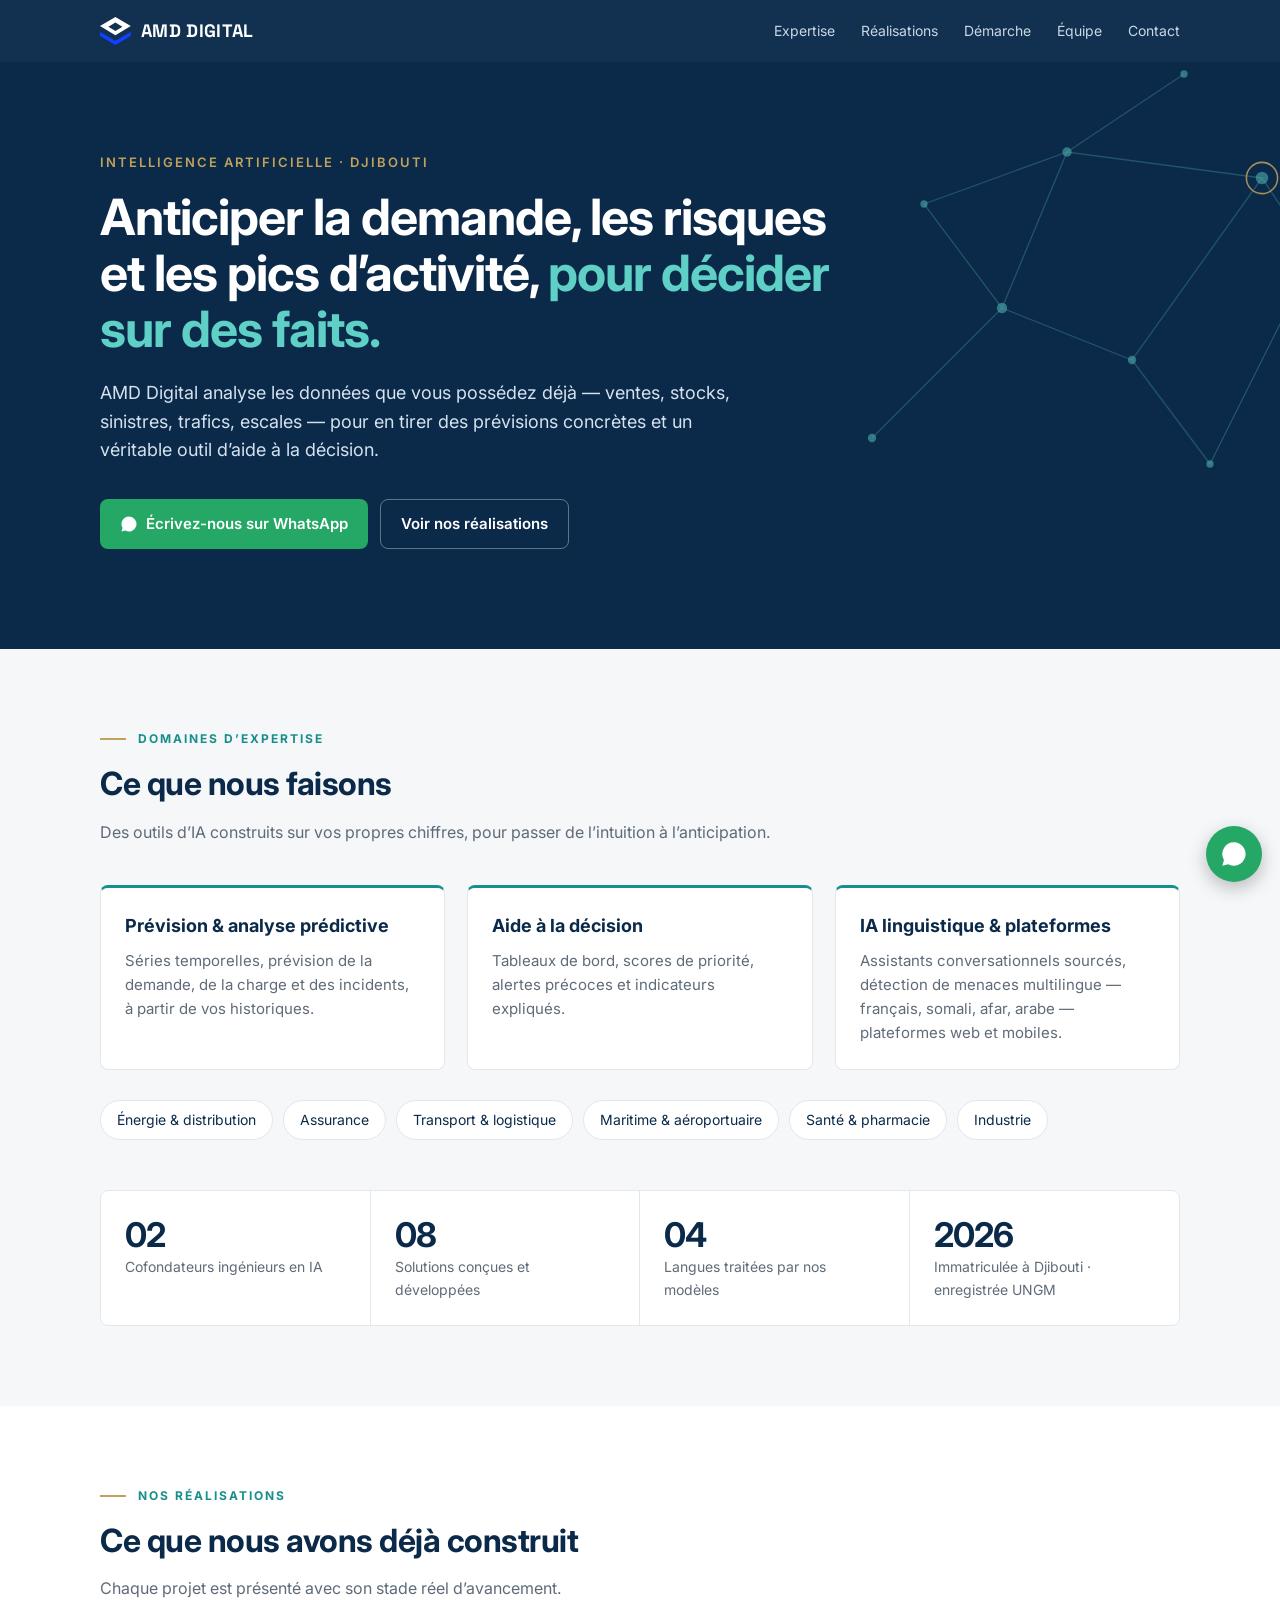
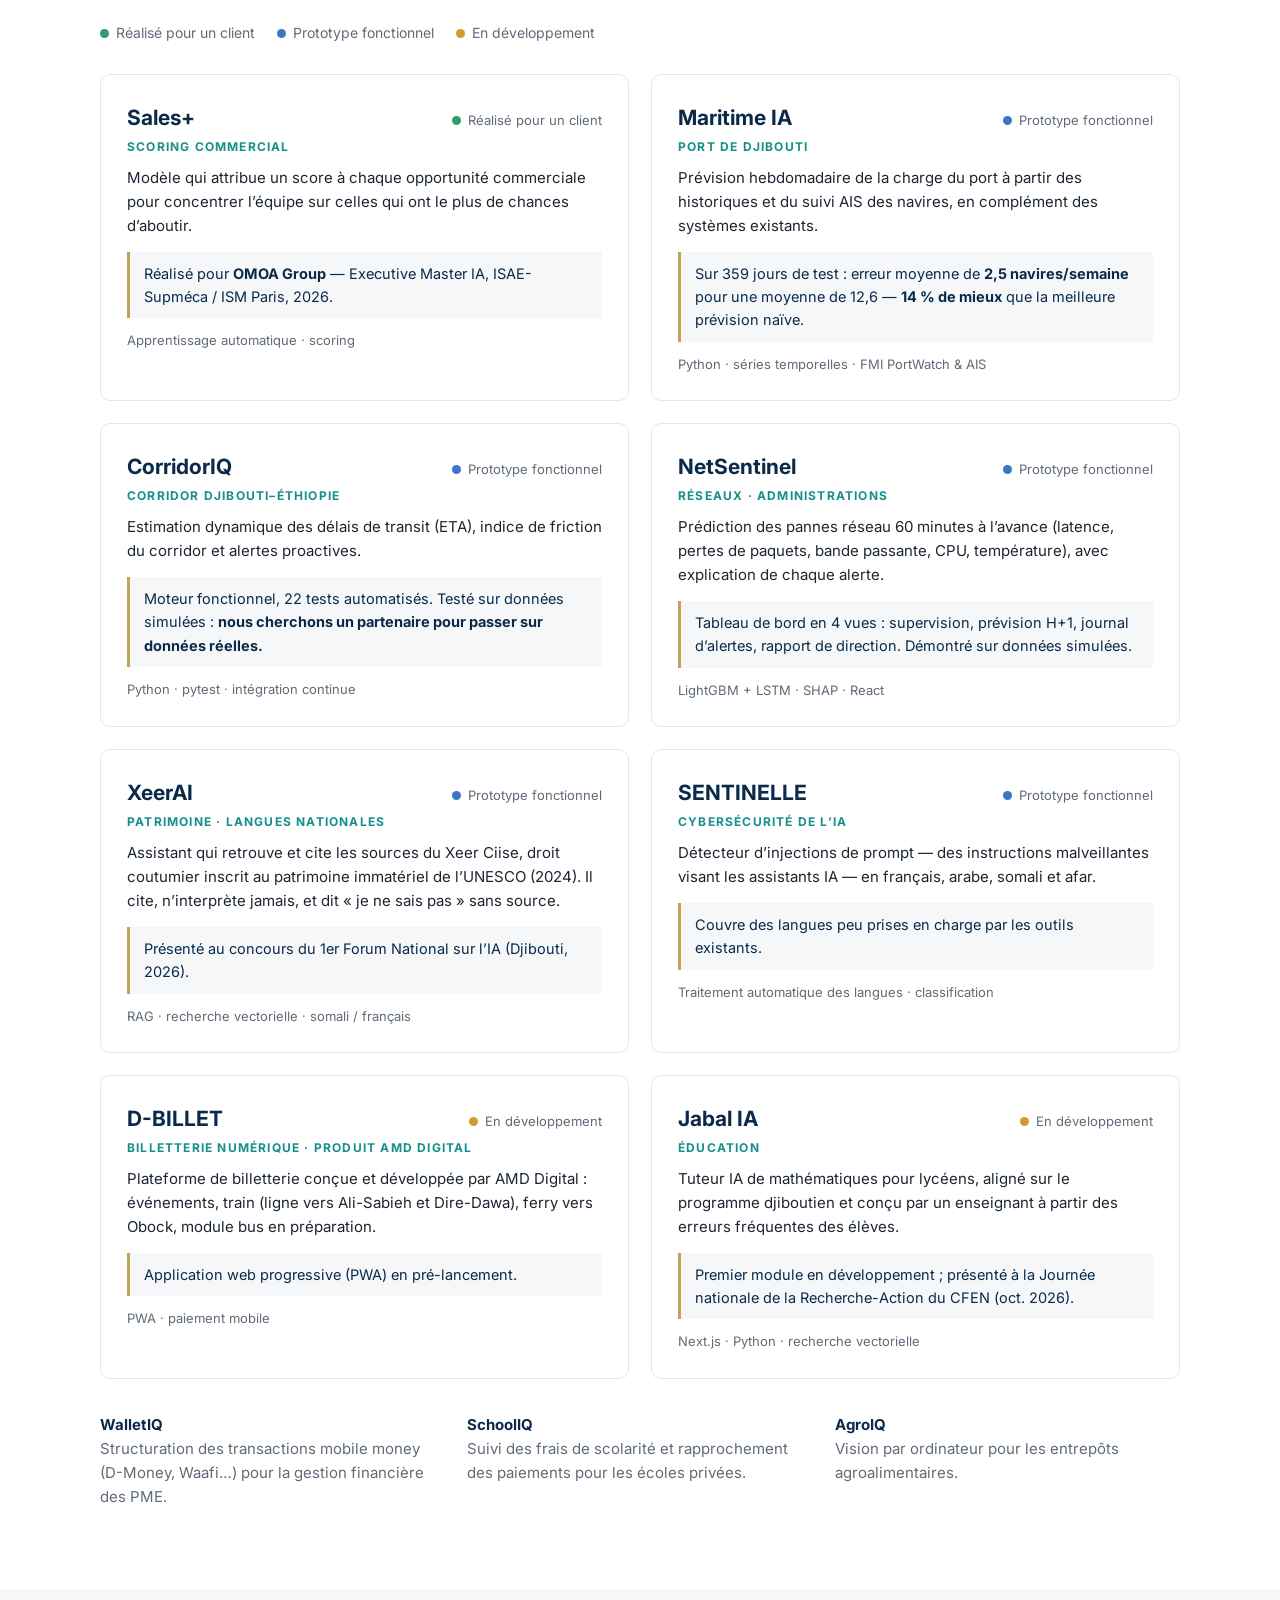
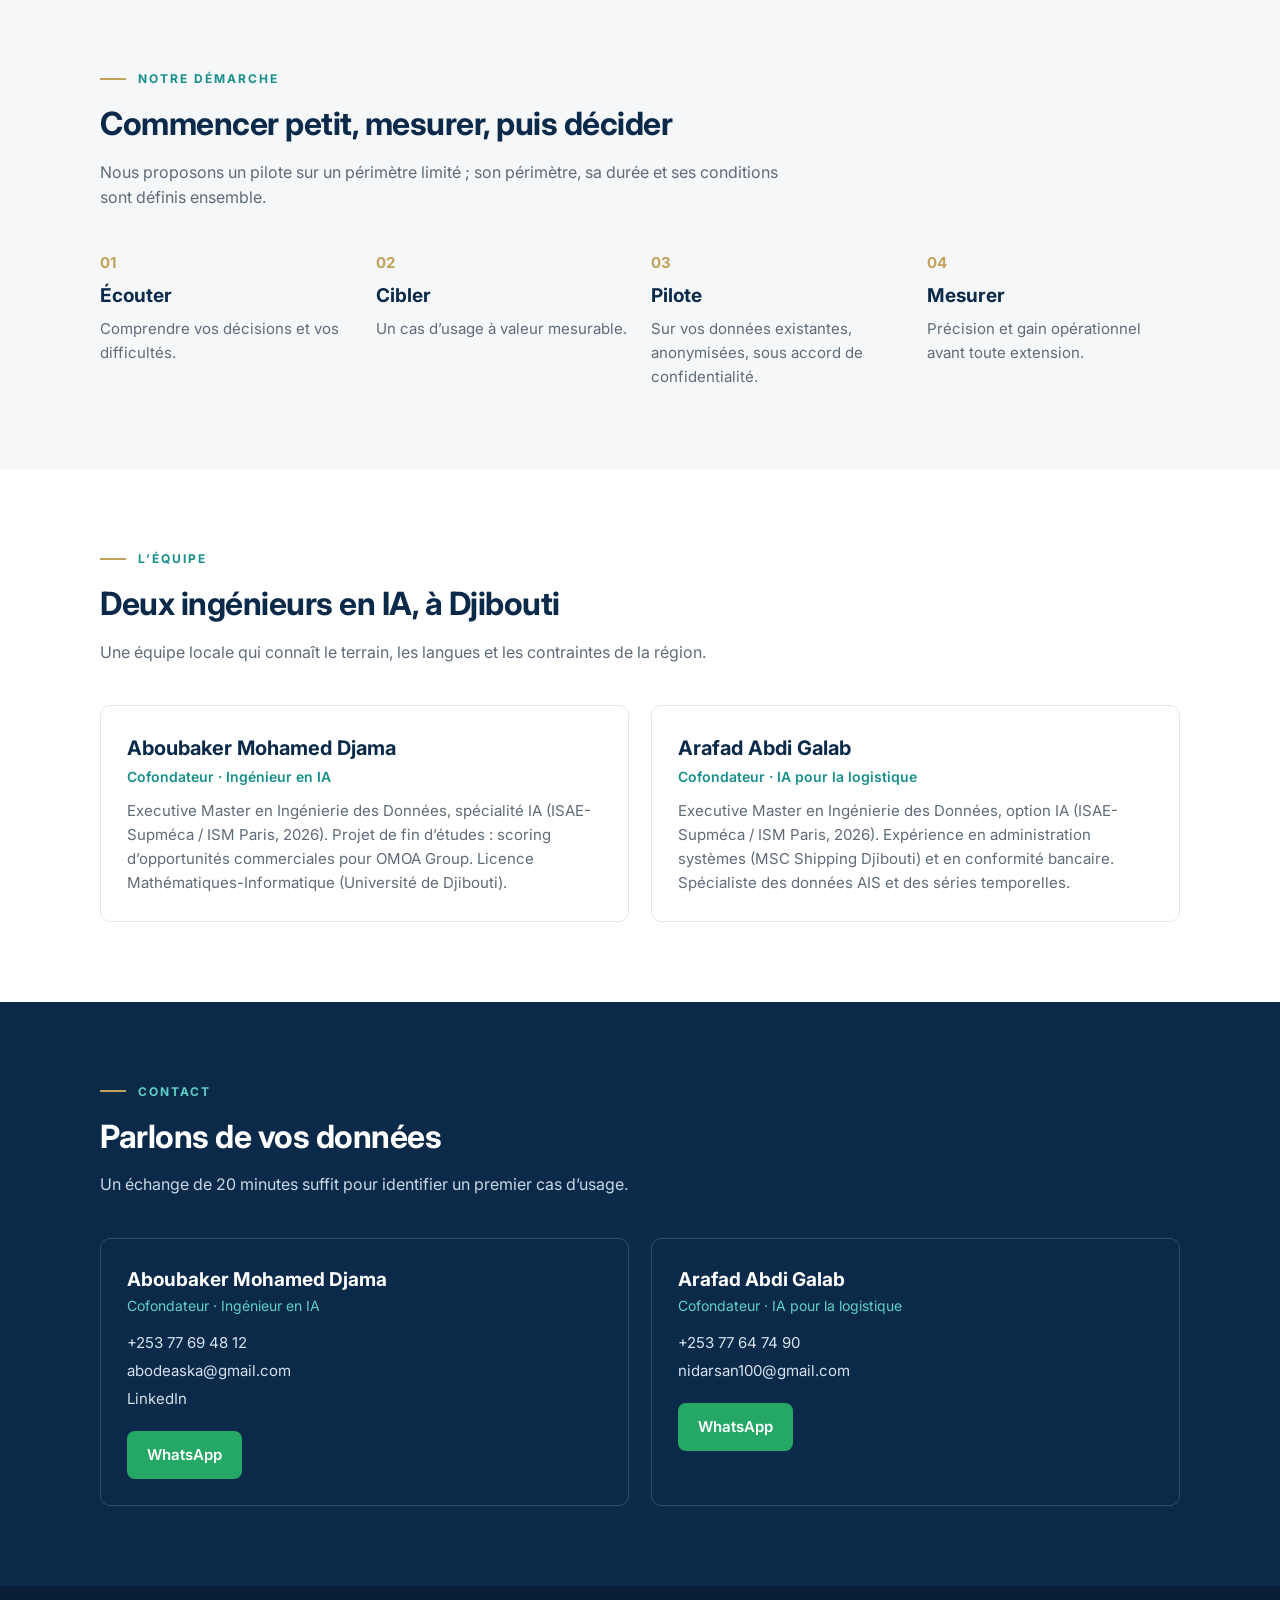
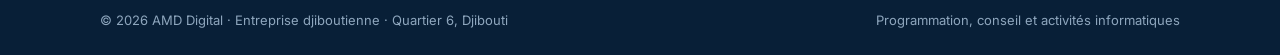
==== commit dad97059: "Nouvelle identité AMD Digital : logo, favicon, og-image - Ajoute le dossier « AMD Digital » (charte," ====
--- a/index.html
+++ b/index.html
@@ -2,8 +2,22 @@
 <html lang="fr"><head><meta charset="utf-8"><meta name="viewport" content="width=device-width,initial-scale=1">
 <title>AMD Digital — Prévision et aide à la décision par l’IA · Djibouti</title>
 <meta name="description" content="AMD Digital, entreprise djiboutienne d’intelligence artificielle : prévision de la demande, des risques et des pics d’activité, et outils d’aide à la décision à partir de vos propres données.">
-<link rel="icon" href="data:image/svg+xml,%3Csvg xmlns='http://www.w3.org/2000/svg' viewBox='0 0 64 64'%3E%3Crect width='64' height='64' rx='14' fill='%230b2a4a'/%3E%3Ctext x='32' y='40' font-family='Arial' font-weight='700' font-size='20' fill='%235fd0c6' text-anchor='middle'%3EAMD%3C/text%3E%3C/svg%3E">
-<link href="https://fonts.googleapis.com/css2?family=Inter:wght@400;500;600;700&display=swap" rel="stylesheet">
+<link rel="icon" href="assets/brand/favicon.svg" type="image/svg+xml">
+<link rel="icon" href="assets/brand/favicon-32.png" type="image/png" sizes="32x32">
+<link rel="apple-touch-icon" href="assets/brand/apple-touch-icon.png">
+<link rel="manifest" href="site.webmanifest">
+<meta name="theme-color" content="#0B0D10">
+<meta property="og:type" content="website">
+<meta property="og:site_name" content="AMD Digital">
+<meta property="og:title" content="AMD Digital — Prévision et aide à la décision par l’IA · Djibouti">
+<meta property="og:description" content="Prévision de la demande, des risques et des pics d’activité, et outils d’aide à la décision à partir de vos propres données.">
+<meta property="og:url" content="https://chimerical-sorbet-c1feca.netlify.app/">
+<meta property="og:image" content="https://chimerical-sorbet-c1feca.netlify.app/assets/brand/og-image.png">
+<meta property="og:image:width" content="1200">
+<meta property="og:image:height" content="630">
+<meta property="og:image:alt" content="Logo AMD Digital">
+<meta name="twitter:card" content="summary_large_image">
+<link href="https://fonts.googleapis.com/css2?family=Inter:wght@400;500;600;700&family=Space+Grotesk:wght@700&display=swap" rel="stylesheet">
 <style>
 :root{--navy:#0b2a4a;--teal:#178f8b;--aqua:#5fd0c6;--gold:#c2a15b;--ink:#1c2632;--mute:#5f6b78;--line:#e3e7ec;--soft:#f5f7f9}
 *{box-sizing:border-box;margin:0;padding:0}html{scroll-behavior:smooth}
@@ -12,9 +26,8 @@
 .wrap{max-width:1120px;margin:0 auto;padding:0 20px}
 nav{position:sticky;top:0;background:rgba(11,42,74,.97);z-index:10}
 nav .wrap{display:flex;align-items:center;justify-content:space-between;height:62px}
-.brand{display:flex;align-items:center;gap:10px;color:#fff;text-decoration:none;font-weight:700;font-size:18px}
-.brand span{color:var(--aqua)}
-.mono{border:1.5px solid var(--gold);border-radius:8px;font-size:11px;padding:6px 7px;letter-spacing:.5px;color:#fff}
+.brand{display:flex;align-items:center;gap:10px;color:#fff;text-decoration:none;font-family:'Space Grotesk',Inter,Arial,sans-serif;font-weight:700;font-size:18px;text-transform:uppercase;letter-spacing:.02em}
+.brand svg{height:28px;width:auto;flex:none}
 nav ul{display:flex;gap:26px;list-style:none}nav ul a{color:#c9d8e6;text-decoration:none;font-size:14px}nav ul a:hover{color:#fff}
 .btn{display:inline-flex;align-items:center;gap:8px;background:#25a865;color:#fff;text-decoration:none;font-weight:600;padding:12px 20px;border-radius:8px;font-size:15px}
 .btn:hover{background:#1f9257}
@@ -73,7 +86,7 @@
 .fab svg{width:28px;height:28px;fill:#fff}
 @media(max-width:860px){nav ul{display:none}.grid3,.projs,.steps,.team,.cards,.expl{grid-template-columns:1fr}.kpi{grid-template-columns:1fr 1fr}.kpi div:nth-child(2){border-right:0}.kpi div{border-bottom:1px solid var(--line)}section{padding:60px 0}header.hero{padding:60px 0 70px}.hero svg.net{opacity:.35}}
 </style></head><body>
-<nav><div class="wrap"><a href="#" class="brand"><span class="mono">AMD</span>AMD <span>Digital</span></a>
+<nav><div class="wrap"><a href="#" class="brand" aria-label="AMD Digital — accueil"><svg viewBox="4 4 88 80" aria-hidden="true"><path fill="#FFFFFF" fill-rule="evenodd" d="M48 4 L92 30 L48 56 L4 30 Z M48 20 L28 32 L48 44 L68 32 Z"/><path fill="#1140FF" d="M4 46 L48 72 L92 46 L92 58 L48 84 L4 58 Z"/></svg>AMD Digital</a>
 <ul><li><a href="#expertise">Expertise</a></li><li><a href="#realisations">Réalisations</a></li><li><a href="#demarche">Démarche</a></li><li><a href="#equipe">Équipe</a></li><li><a href="#contact">Contact</a></li></ul></div></nav>
 <header class="hero"><svg class="net" viewBox="0 0 200 200" fill="none" stroke="#5fd0c6" stroke-width=".5"><g opacity=".3"><path d="M20 160 L70 110 L120 130 L170 60 L190 90"/><path d="M70 110 L95 50 L170 60"/><path d="M120 130 L150 170 L190 90"/><path d="M95 50 L140 20"/><path d="M40 70 L95 50"/><path d="M40 70 L70 110"/></g><g fill="#5fd0c6" stroke="none" opacity=".55"><circle cx="20" cy="160" r="1.6"/><circle cx="70" cy="110" r="2"/><circle cx="120" cy="130" r="1.6"/><circle cx="170" cy="60" r="2.4"/><circle cx="190" cy="90" r="1.4"/><circle cx="95" cy="50" r="1.8"/><circle cx="150" cy="170" r="1.4"/><circle cx="140" cy="20" r="1.4"/><circle cx="40" cy="70" r="1.4"/></g><circle cx="170" cy="60" r="6" stroke="#c2a15b" stroke-width=".6"/></svg>
 <div class="wrap"><div class="kicker">Intelligence artificielle · Djibouti</div>
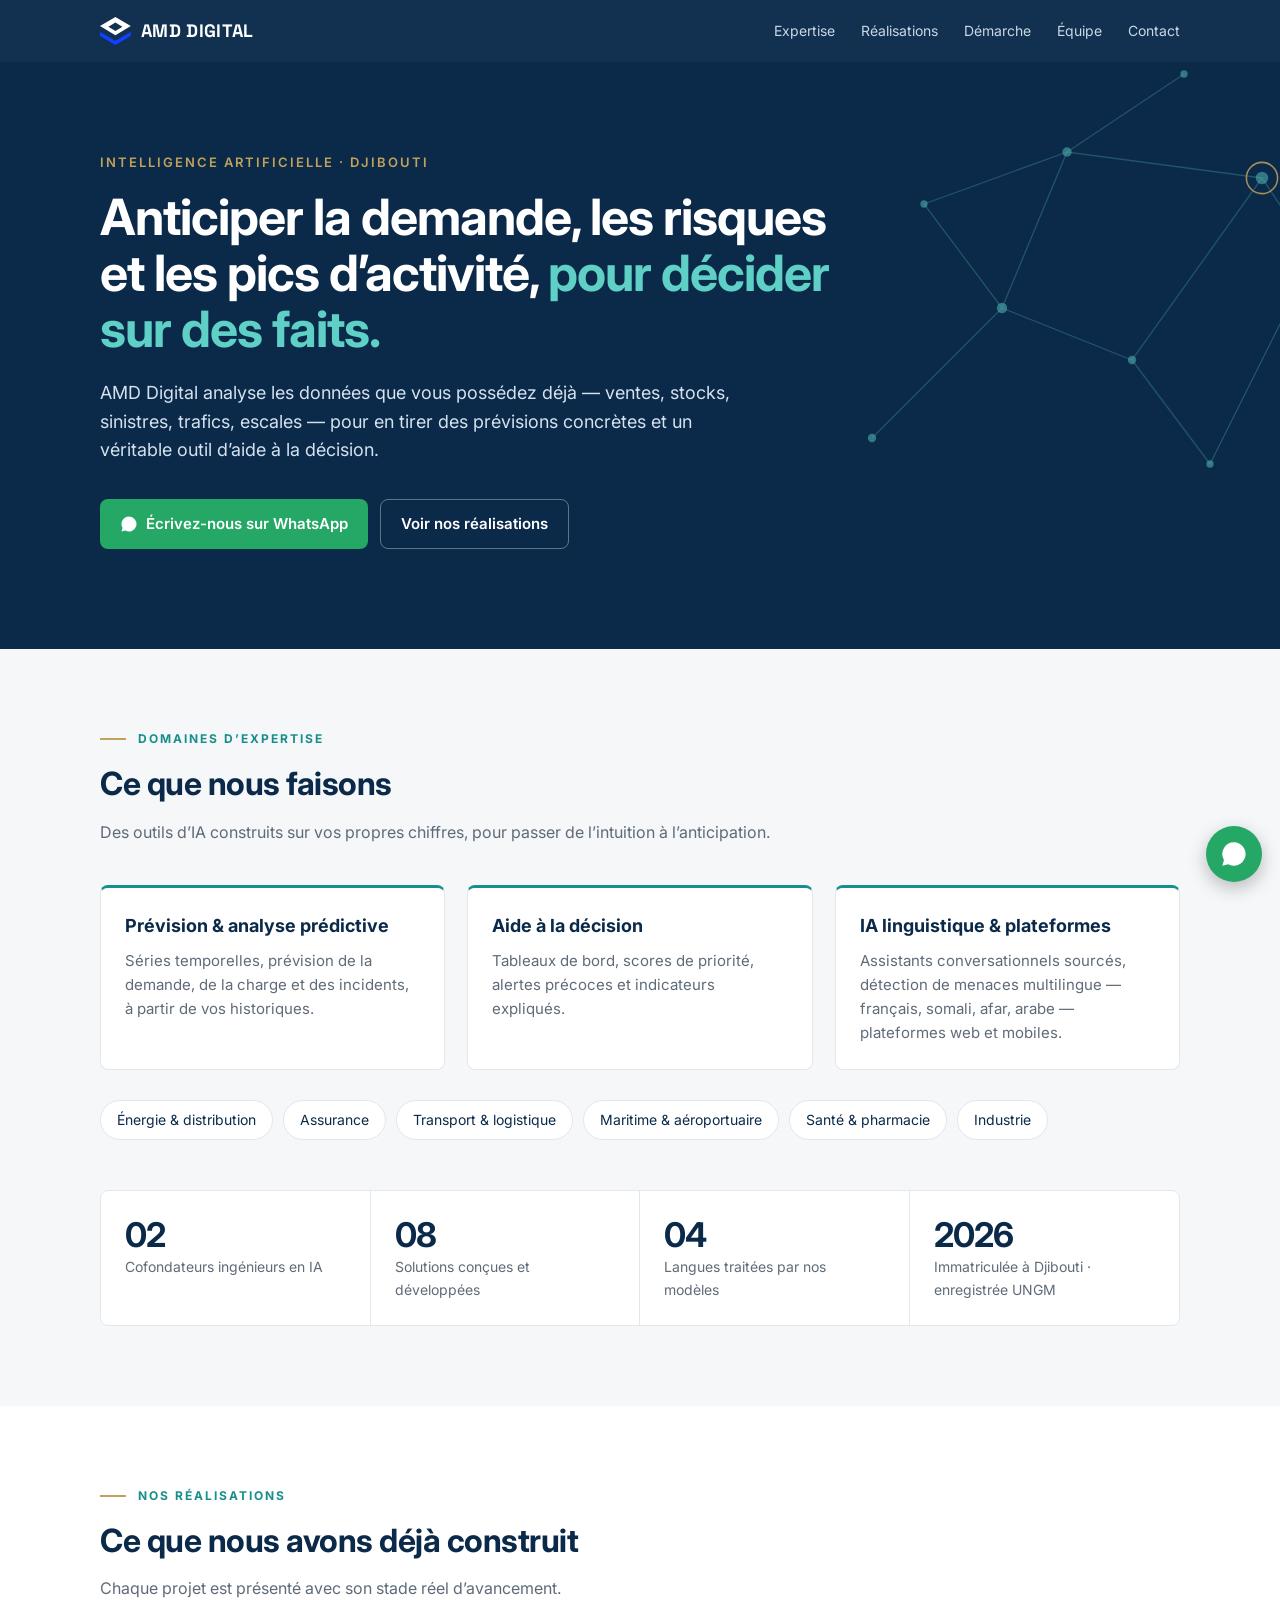
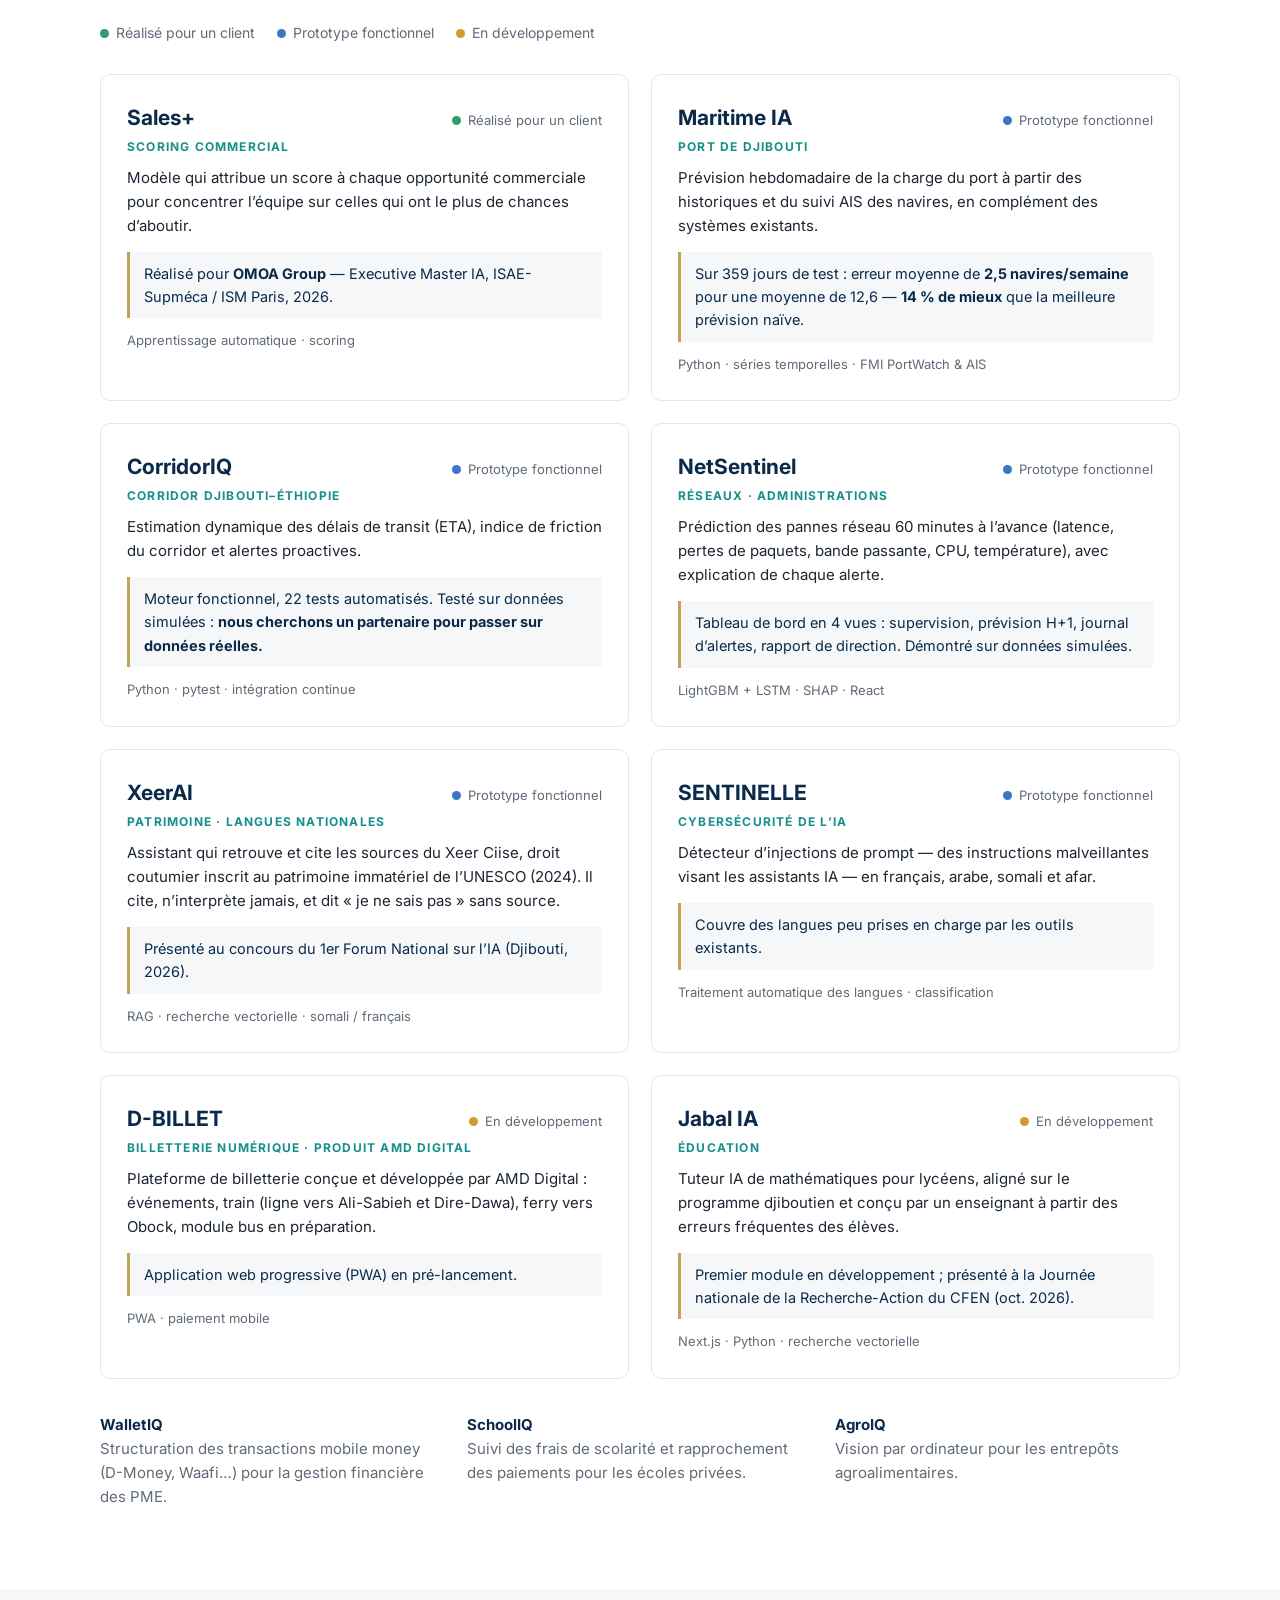
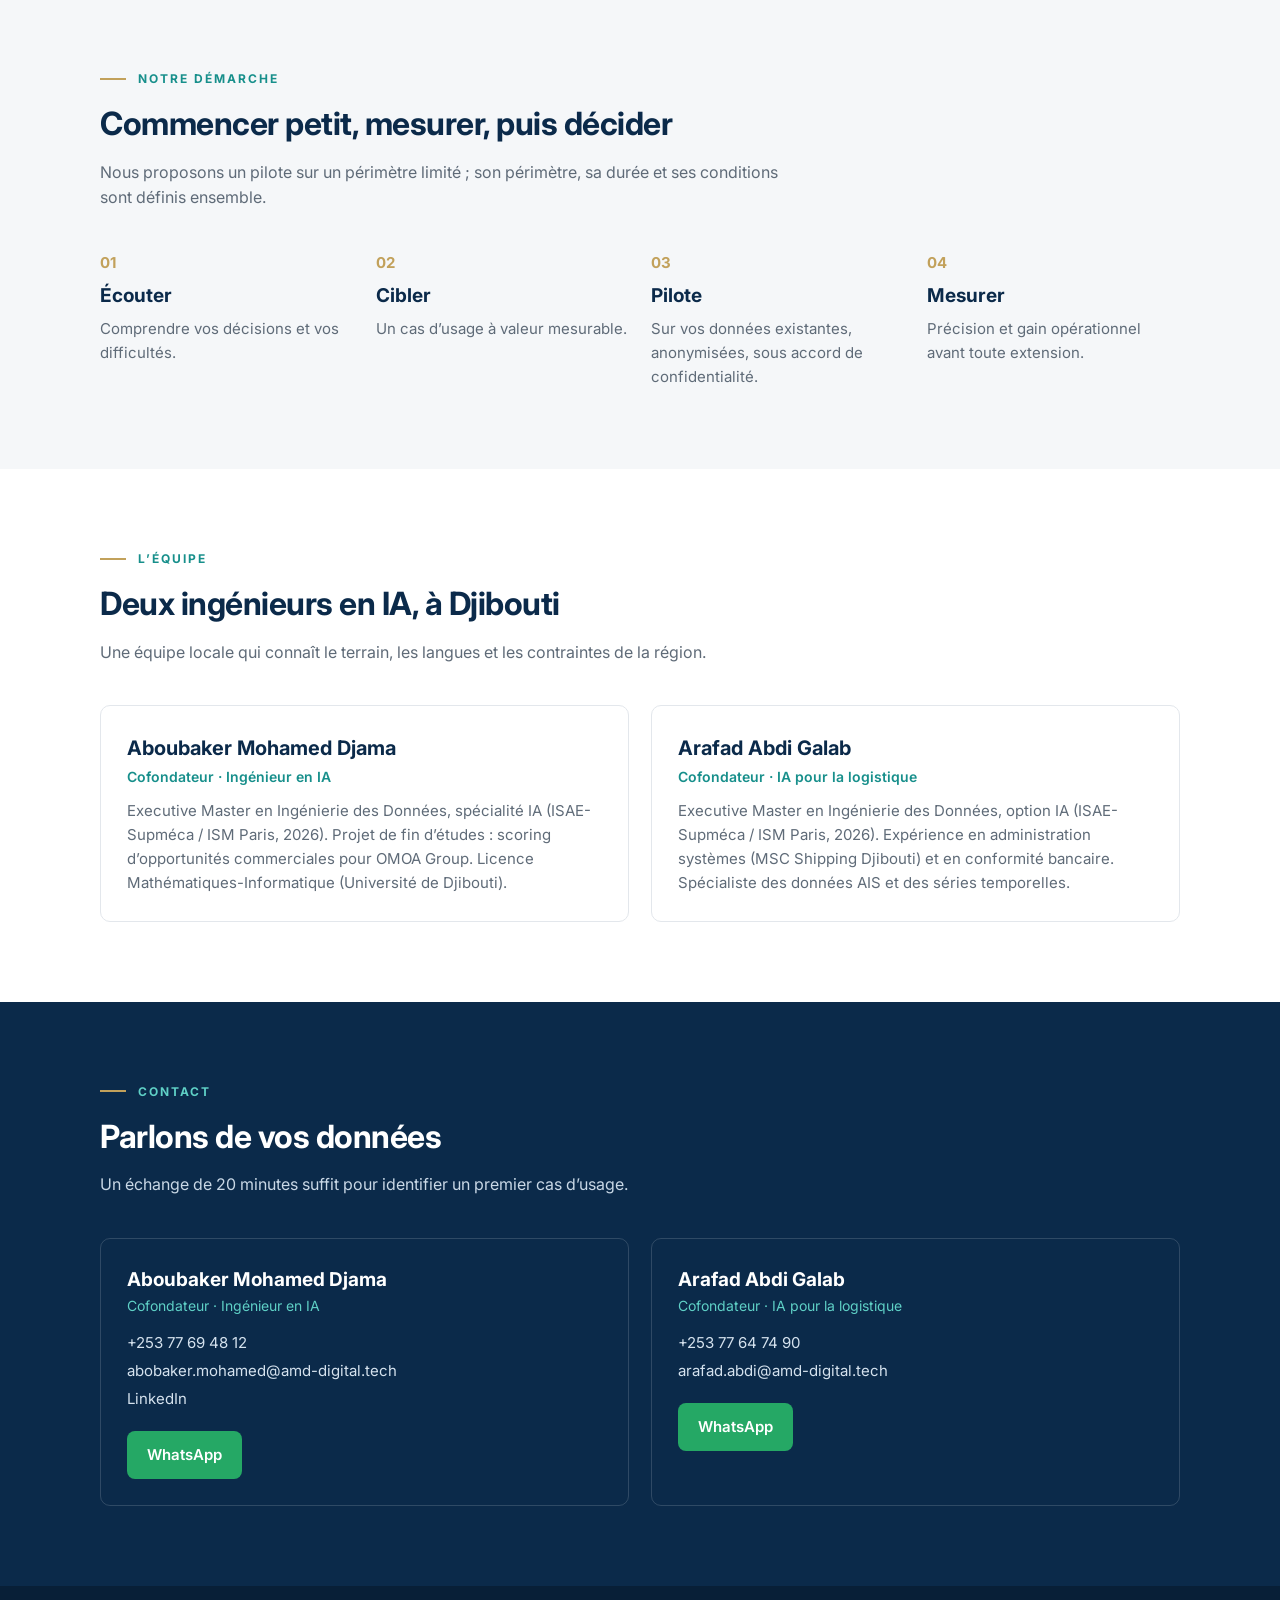
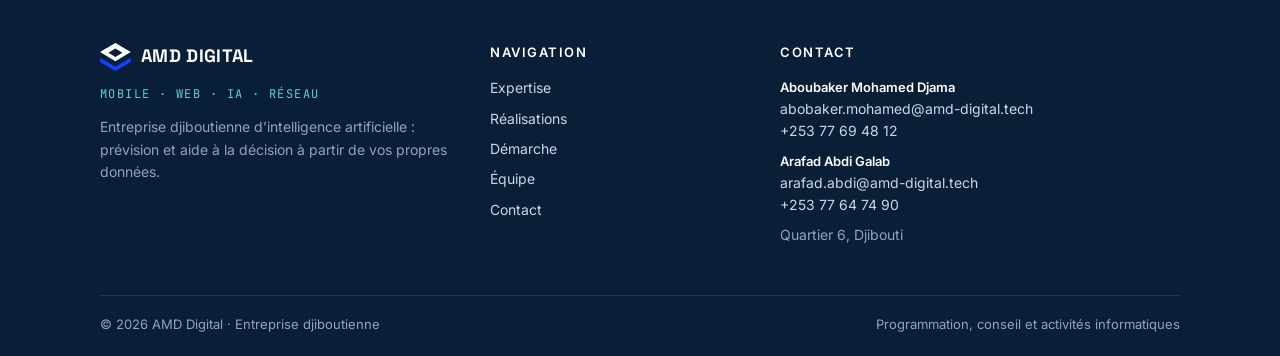
==== commit 7070c2f9: "E-mails professionnels et nouveau pied de page - Contact : remplace les adresses Gmail par abobaker." ====
--- a/index.html
+++ b/index.html
@@ -17,7 +17,7 @@
 <meta property="og:image:height" content="630">
 <meta property="og:image:alt" content="Logo AMD Digital">
 <meta name="twitter:card" content="summary_large_image">
-<link href="https://fonts.googleapis.com/css2?family=Inter:wght@400;500;600;700&family=Space+Grotesk:wght@700&display=swap" rel="stylesheet">
+<link href="https://fonts.googleapis.com/css2?family=Inter:wght@400;500;600;700&family=Space+Grotesk:wght@700&family=JetBrains+Mono:wght@400&display=swap" rel="stylesheet">
 <style>
 :root{--navy:#0b2a4a;--teal:#178f8b;--aqua:#5fd0c6;--gold:#c2a15b;--ink:#1c2632;--mute:#5f6b78;--line:#e3e7ec;--soft:#f5f7f9}
 *{box-sizing:border-box;margin:0;padding:0}html{scroll-behavior:smooth}
@@ -79,12 +79,19 @@
 .cc{border:1px solid rgba(255,255,255,.15);border-radius:10px;padding:26px}
 .cc h3{font-size:19px}.cc .r{color:var(--aqua);font-size:14px;margin-bottom:14px}
 .cc ul{list-style:none;margin-bottom:20px;color:#d5e2ee;font-size:15px}.cc li{margin-bottom:4px}
-.cc a{text-decoration:none}
-footer{background:#081f37;color:#8ea6bd;font-size:13px;padding:24px 0}
-footer .wrap{display:flex;justify-content:space-between;flex-wrap:wrap;gap:10px}
+.cc a{text-decoration:none;overflow-wrap:anywhere}
+footer{background:#081f37;color:#8ea6bd;font-size:14px;padding:56px 0 0}
+footer a{color:#c9d8e6;text-decoration:none;overflow-wrap:anywhere}footer a:hover{color:#fff}
+.fgrid{display:grid;grid-template-columns:1.4fr 1fr 1.6fr;gap:40px;padding-bottom:40px}
+footer .brand{margin-bottom:14px}
+.fsig{font-family:'JetBrains Mono',ui-monospace,monospace;font-size:12px;letter-spacing:.12em;text-transform:uppercase;color:var(--aqua);margin-bottom:12px}
+footer h4{color:#fff;font-size:13px;letter-spacing:1.5px;text-transform:uppercase;font-weight:600;margin-bottom:14px}
+footer ul{list-style:none}footer li{margin-bottom:8px}
+.fcontact li span{display:block;color:#fff;font-size:13px;font-weight:600}
+.fbar{border-top:1px solid rgba(255,255,255,.1);padding:18px 0 22px;display:flex;justify-content:space-between;flex-wrap:wrap;gap:10px;font-size:13px}
 .fab{position:fixed;right:18px;bottom:18px;width:56px;height:56px;border-radius:50%;background:#25a865;display:flex;align-items:center;justify-content:center;box-shadow:0 6px 18px rgba(0,0,0,.25);z-index:20}
 .fab svg{width:28px;height:28px;fill:#fff}
-@media(max-width:860px){nav ul{display:none}.grid3,.projs,.steps,.team,.cards,.expl{grid-template-columns:1fr}.kpi{grid-template-columns:1fr 1fr}.kpi div:nth-child(2){border-right:0}.kpi div{border-bottom:1px solid var(--line)}section{padding:60px 0}header.hero{padding:60px 0 70px}.hero svg.net{opacity:.35}}
+@media(max-width:860px){.fgrid{grid-template-columns:1fr;gap:30px}.fbar{padding-bottom:90px}nav ul{display:none}.grid3,.projs,.steps,.team,.cards,.expl{grid-template-columns:1fr}.kpi{grid-template-columns:1fr 1fr}.kpi div:nth-child(2){border-right:0}.kpi div{border-bottom:1px solid var(--line)}section{padding:60px 0}header.hero{padding:60px 0 70px}.hero svg.net{opacity:.35}}
 </style></head><body>
 <nav><div class="wrap"><a href="#" class="brand" aria-label="AMD Digital — accueil"><svg viewBox="4 4 88 80" aria-hidden="true"><path fill="#FFFFFF" fill-rule="evenodd" d="M48 4 L92 30 L48 56 L4 30 Z M48 20 L28 32 L48 44 L68 32 Z"/><path fill="#1140FF" d="M4 46 L48 72 L92 46 L92 58 L48 84 L4 58 Z"/></svg>AMD Digital</a>
 <ul><li><a href="#expertise">Expertise</a></li><li><a href="#realisations">Réalisations</a></li><li><a href="#demarche">Démarche</a></li><li><a href="#equipe">Équipe</a></li><li><a href="#contact">Contact</a></li></ul></div></nav>
@@ -109,8 +116,8 @@
 <div class="team"><div class="mem"><h3>Aboubaker Mohamed Djama</h3><div class="r">Cofondateur · Ingénieur en IA</div><p>Executive Master en Ingénierie des Données, spécialité IA (ISAE-Supméca / ISM Paris, 2026). Projet de fin d’études : scoring d’opportunités commerciales pour OMOA Group. Licence Mathématiques-Informatique (Université de Djibouti).</p></div>
 <div class="mem"><h3>Arafad Abdi Galab</h3><div class="r">Cofondateur · IA pour la logistique</div><p>Executive Master en Ingénierie des Données, option IA (ISAE-Supméca / ISM Paris, 2026). Expérience en administration systèmes (MSC Shipping Djibouti) et en conformité bancaire. Spécialiste des données AIS et des séries temporelles.</p></div></div></div></section>
 <section id="contact"><div class="wrap"><div class="eyebrow" style="color:var(--aqua)">Contact</div><h2>Parlons de vos données</h2><p class="sub">Un échange de 20 minutes suffit pour identifier un premier cas d’usage.</p>
-<div class="cards"><div class="cc"><h3>Aboubaker Mohamed Djama</h3><div class="r">Cofondateur · Ingénieur en IA</div><ul><li><a href="tel:+25377694812">+253 77 69 48 12</a></li><li><a href="mailto:abodeaska@gmail.com">abodeaska@gmail.com</a></li><li><a href="https://www.linkedin.com/in/abobaker-mohamed-801126188" target="_blank" rel="noopener">LinkedIn</a></li></ul><a class="btn" href="https://wa.me/25377694812?text=Bonjour%20AMD%20Digital" target="_blank" rel="noopener">WhatsApp</a></div>
-<div class="cc"><h3>Arafad Abdi Galab</h3><div class="r">Cofondateur · IA pour la logistique</div><ul><li><a href="tel:+25377647490">+253 77 64 74 90</a></li><li><a href="mailto:nidarsan100@gmail.com">nidarsan100@gmail.com</a></li></ul><a class="btn" href="https://wa.me/25377647490?text=Bonjour%20AMD%20Digital" target="_blank" rel="noopener">WhatsApp</a></div></div></div></section>
-<footer><div class="wrap"><span>© 2026 AMD Digital · Entreprise djiboutienne · Quartier 6, Djibouti</span><span>Programmation, conseil et activités informatiques</span></div></footer>
+<div class="cards"><div class="cc"><h3>Aboubaker Mohamed Djama</h3><div class="r">Cofondateur · Ingénieur en IA</div><ul><li><a href="tel:+25377694812">+253 77 69 48 12</a></li><li><a href="mailto:abobaker.mohamed@amd-digital.tech">abobaker.mohamed@amd-digital.tech</a></li><li><a href="https://www.linkedin.com/in/abobaker-mohamed-801126188" target="_blank" rel="noopener">LinkedIn</a></li></ul><a class="btn" href="https://wa.me/25377694812?text=Bonjour%20AMD%20Digital" target="_blank" rel="noopener">WhatsApp</a></div>
+<div class="cc"><h3>Arafad Abdi Galab</h3><div class="r">Cofondateur · IA pour la logistique</div><ul><li><a href="tel:+25377647490">+253 77 64 74 90</a></li><li><a href="mailto:arafad.abdi@amd-digital.tech">arafad.abdi@amd-digital.tech</a></li></ul><a class="btn" href="https://wa.me/25377647490?text=Bonjour%20AMD%20Digital" target="_blank" rel="noopener">WhatsApp</a></div></div></div></section>
+<footer><div class="wrap"><div class="fgrid"><div><a href="#" class="brand" aria-label="AMD Digital — accueil"><svg viewBox="4 4 88 80" aria-hidden="true"><path fill="#FFFFFF" fill-rule="evenodd" d="M48 4 L92 30 L48 56 L4 30 Z M48 20 L28 32 L48 44 L68 32 Z"/><path fill="#1140FF" d="M4 46 L48 72 L92 46 L92 58 L48 84 L4 58 Z"/></svg>AMD Digital</a><div class="fsig">Mobile · Web · IA · Réseau</div><p>Entreprise djiboutienne d’intelligence artificielle : prévision et aide à la décision à partir de vos propres données.</p></div><div><h4>Navigation</h4><ul><li><a href="#expertise">Expertise</a></li><li><a href="#realisations">Réalisations</a></li><li><a href="#demarche">Démarche</a></li><li><a href="#equipe">Équipe</a></li><li><a href="#contact">Contact</a></li></ul></div><div><h4>Contact</h4><ul class="fcontact"><li><span>Aboubaker Mohamed Djama</span><a href="mailto:abobaker.mohamed@amd-digital.tech">abobaker.mohamed@amd-digital.tech</a><br><a href="tel:+25377694812">+253 77 69 48 12</a></li><li><span>Arafad Abdi Galab</span><a href="mailto:arafad.abdi@amd-digital.tech">arafad.abdi@amd-digital.tech</a><br><a href="tel:+25377647490">+253 77 64 74 90</a></li><li>Quartier 6, Djibouti</li></ul></div></div><div class="fbar"><span>© 2026 AMD Digital · Entreprise djiboutienne</span><span>Programmation, conseil et activités informatiques</span></div></div></footer>
 <a class="fab" href="https://wa.me/25377694812?text=Bonjour%20AMD%20Digital" target="_blank" rel="noopener" aria-label="WhatsApp"><svg viewBox="0 0 24 24"><path d="M17.5 14.4c-.3-.1-1.8-.9-2-1-.3-.1-.5-.1-.7.1-.2.3-.8 1-.9 1.2-.2.2-.3.2-.6.1-.3-.1-1.3-.5-2.4-1.5-.9-.8-1.5-1.8-1.7-2.1-.2-.3 0-.5.1-.6l.4-.5.3-.5c.1-.2 0-.4 0-.5l-.9-2.2c-.2-.6-.5-.5-.7-.5h-.6c-.2 0-.5.1-.8.4-.3.3-1 1-1 2.5s1.1 2.9 1.2 3.1c.1.2 2.1 3.2 5.1 4.5.7.3 1.3.5 1.7.6.7.2 1.4.2 1.9.1.6-.1 1.8-.7 2-1.4.2-.7.2-1.3.2-1.4-.1-.2-.3-.3-.6-.4zM12 2a10 10 0 0 0-8.6 15.1L2 22l5-1.3A10 10 0 1 0 12 2z"/></svg></a>
 </body></html>
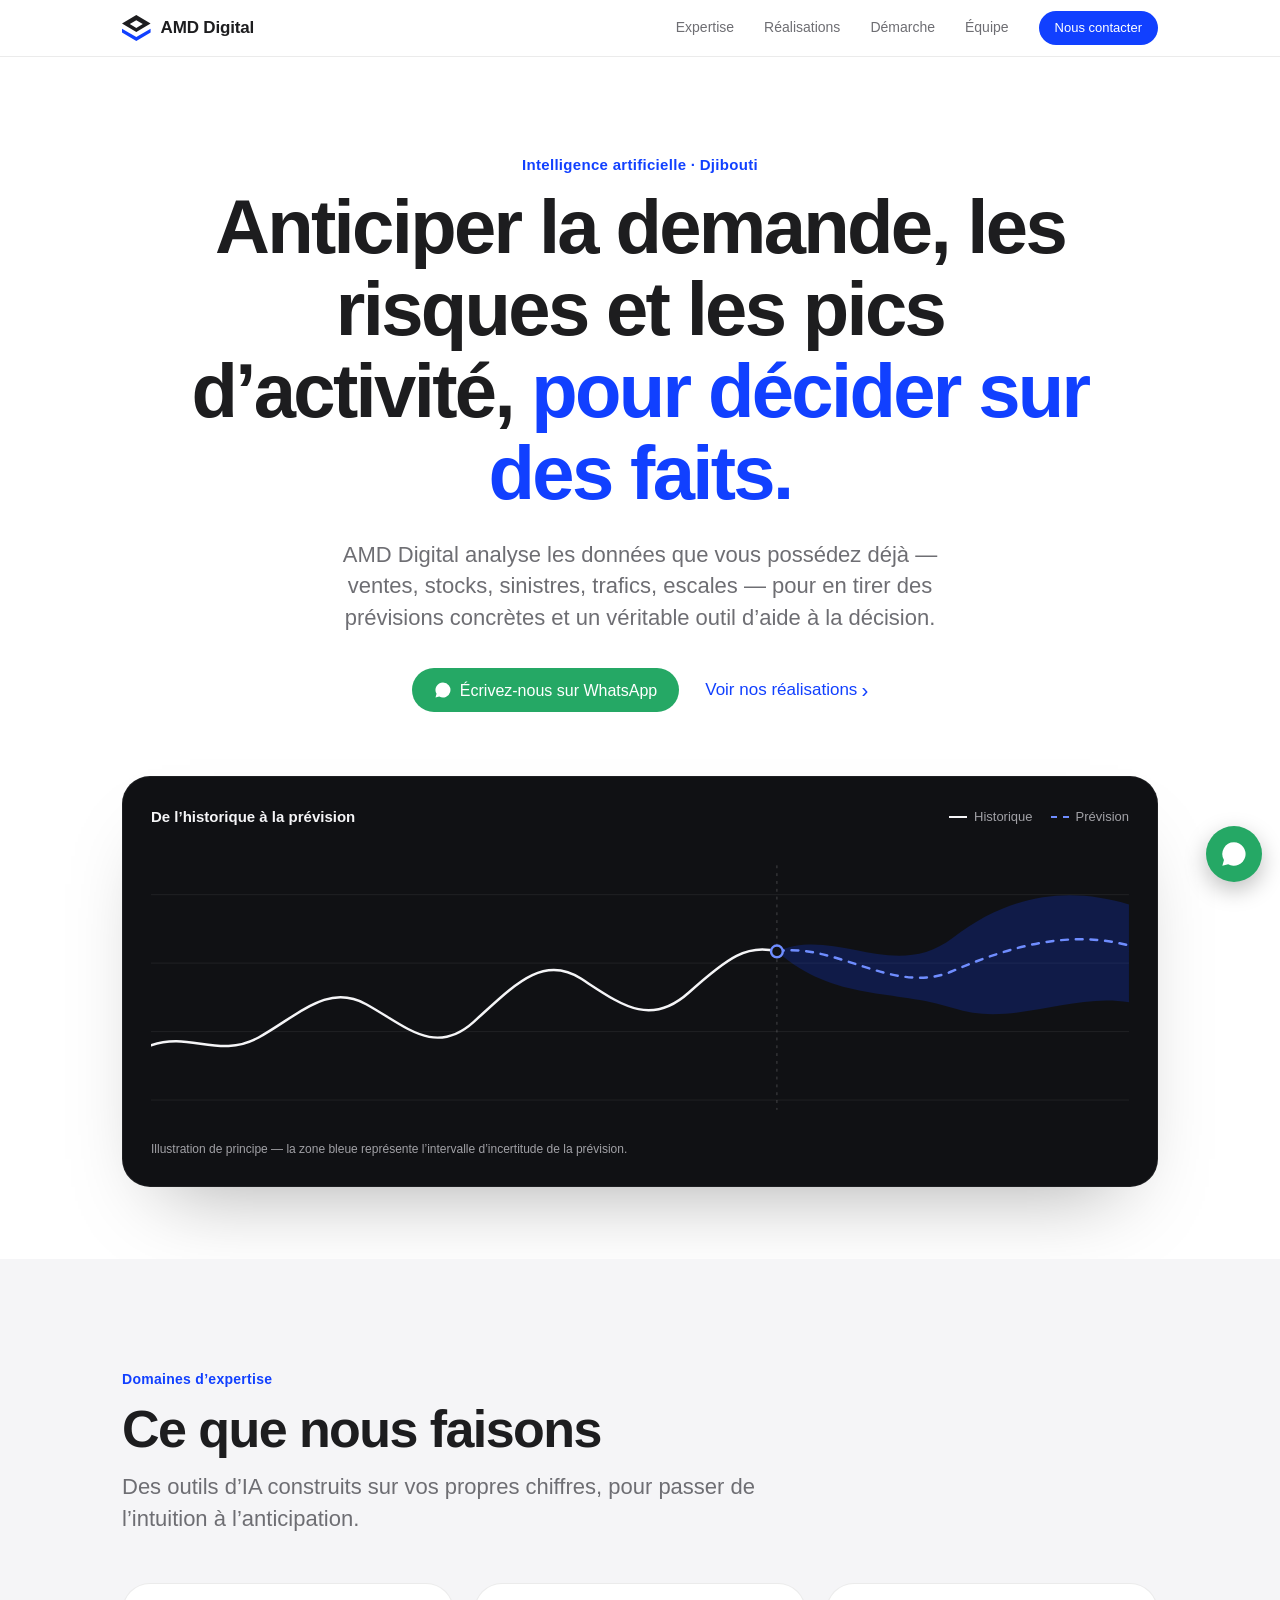
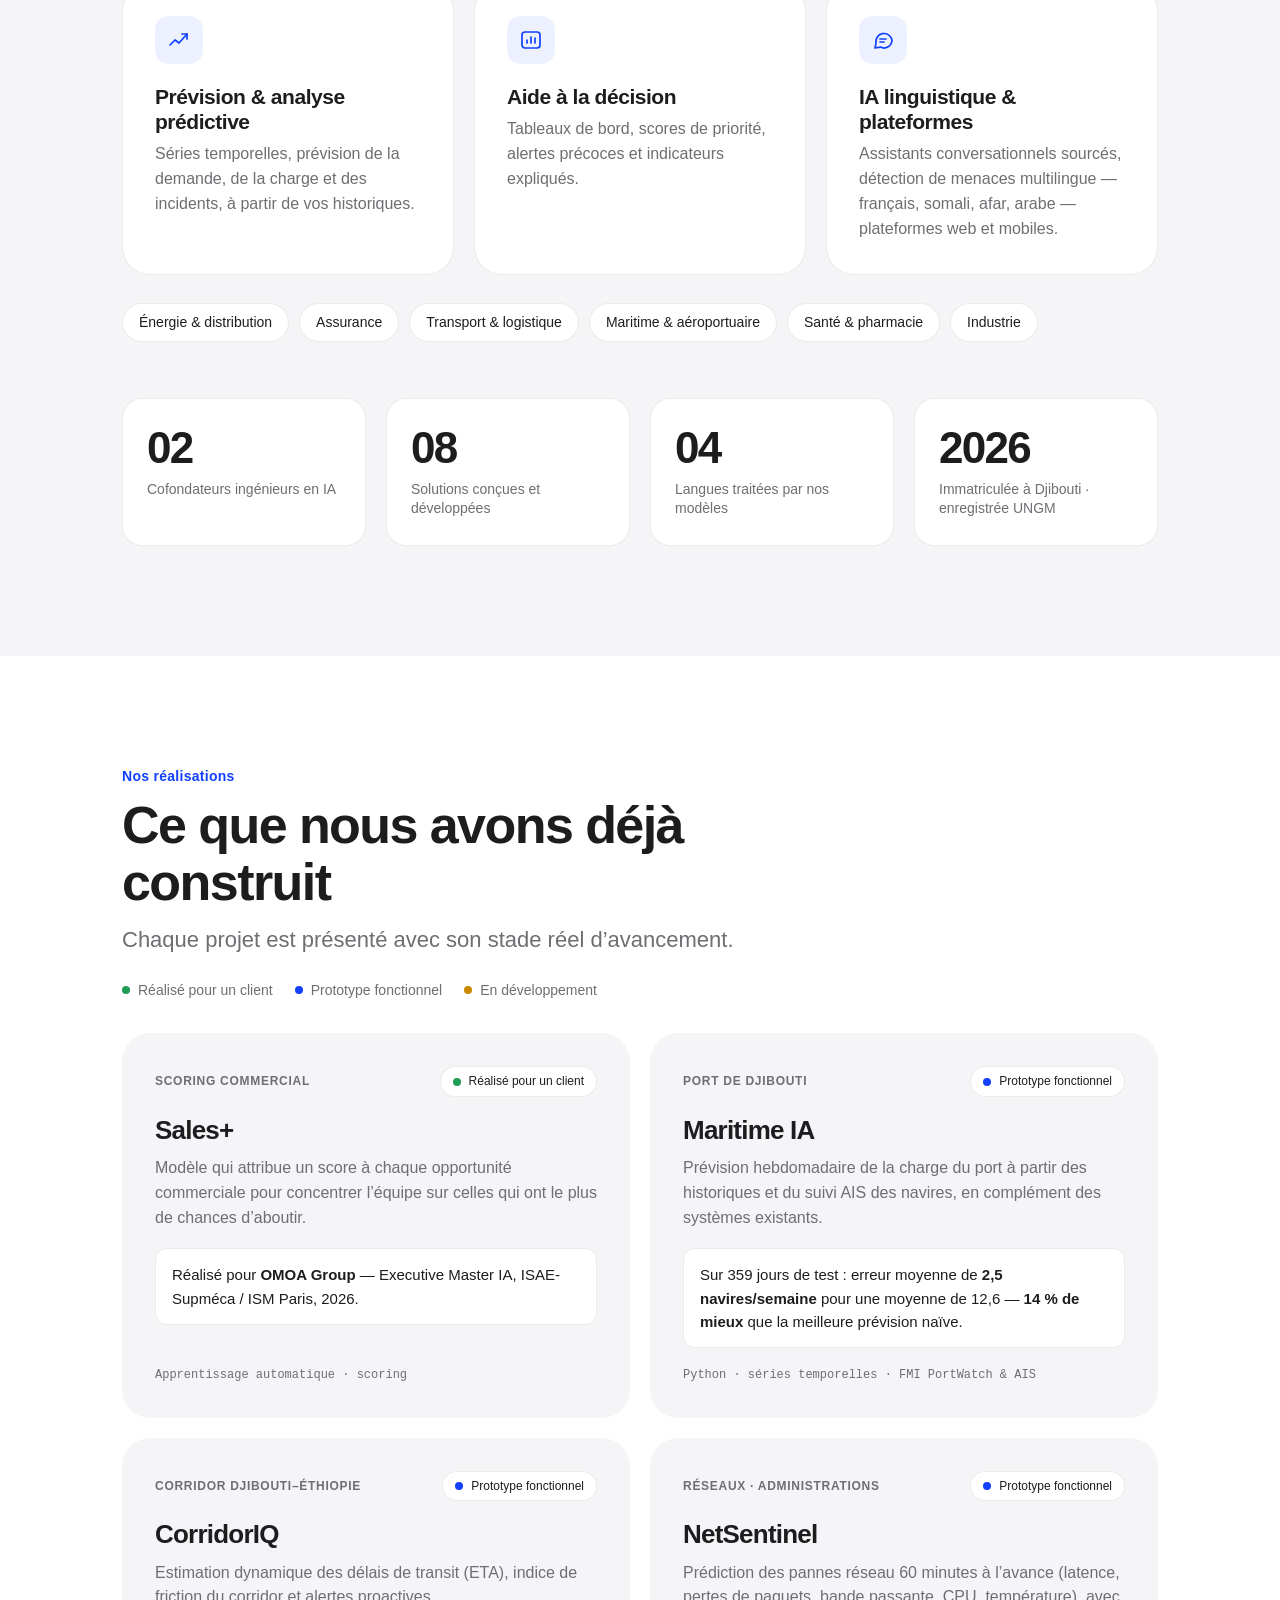
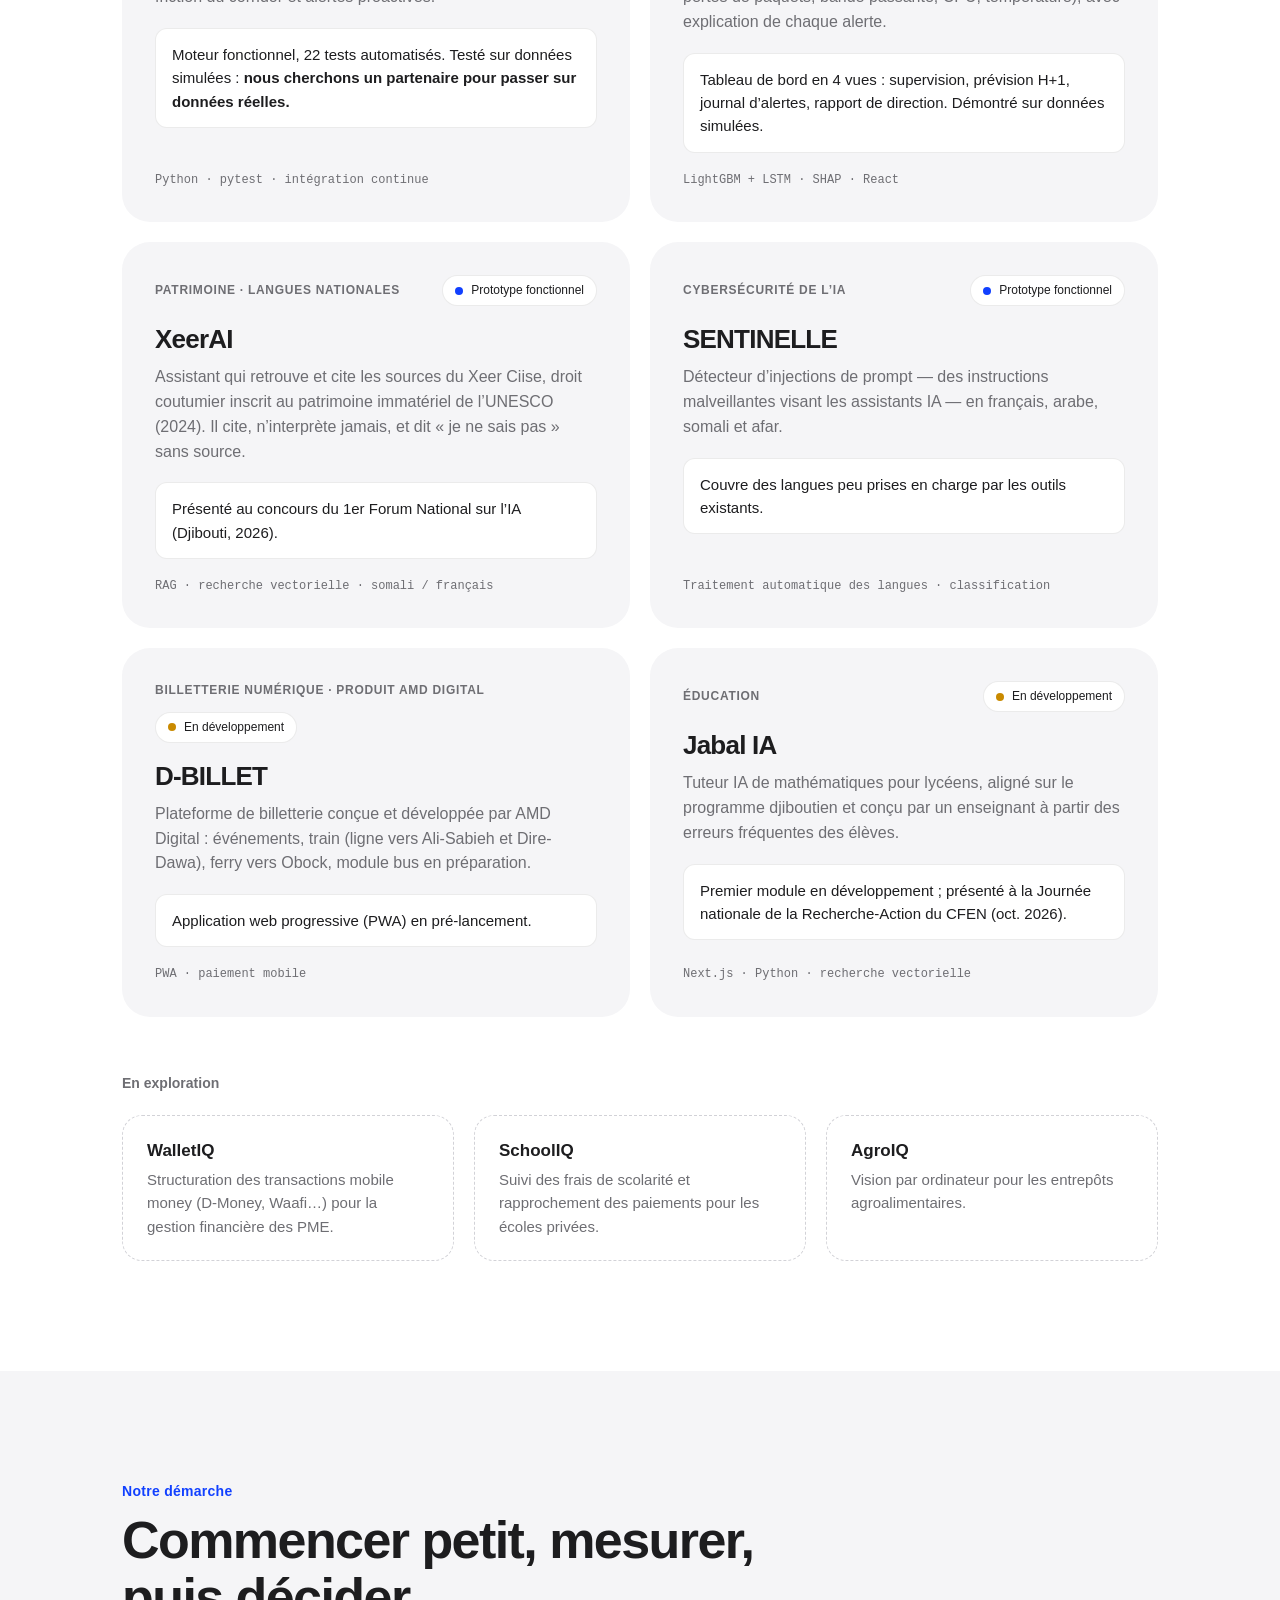
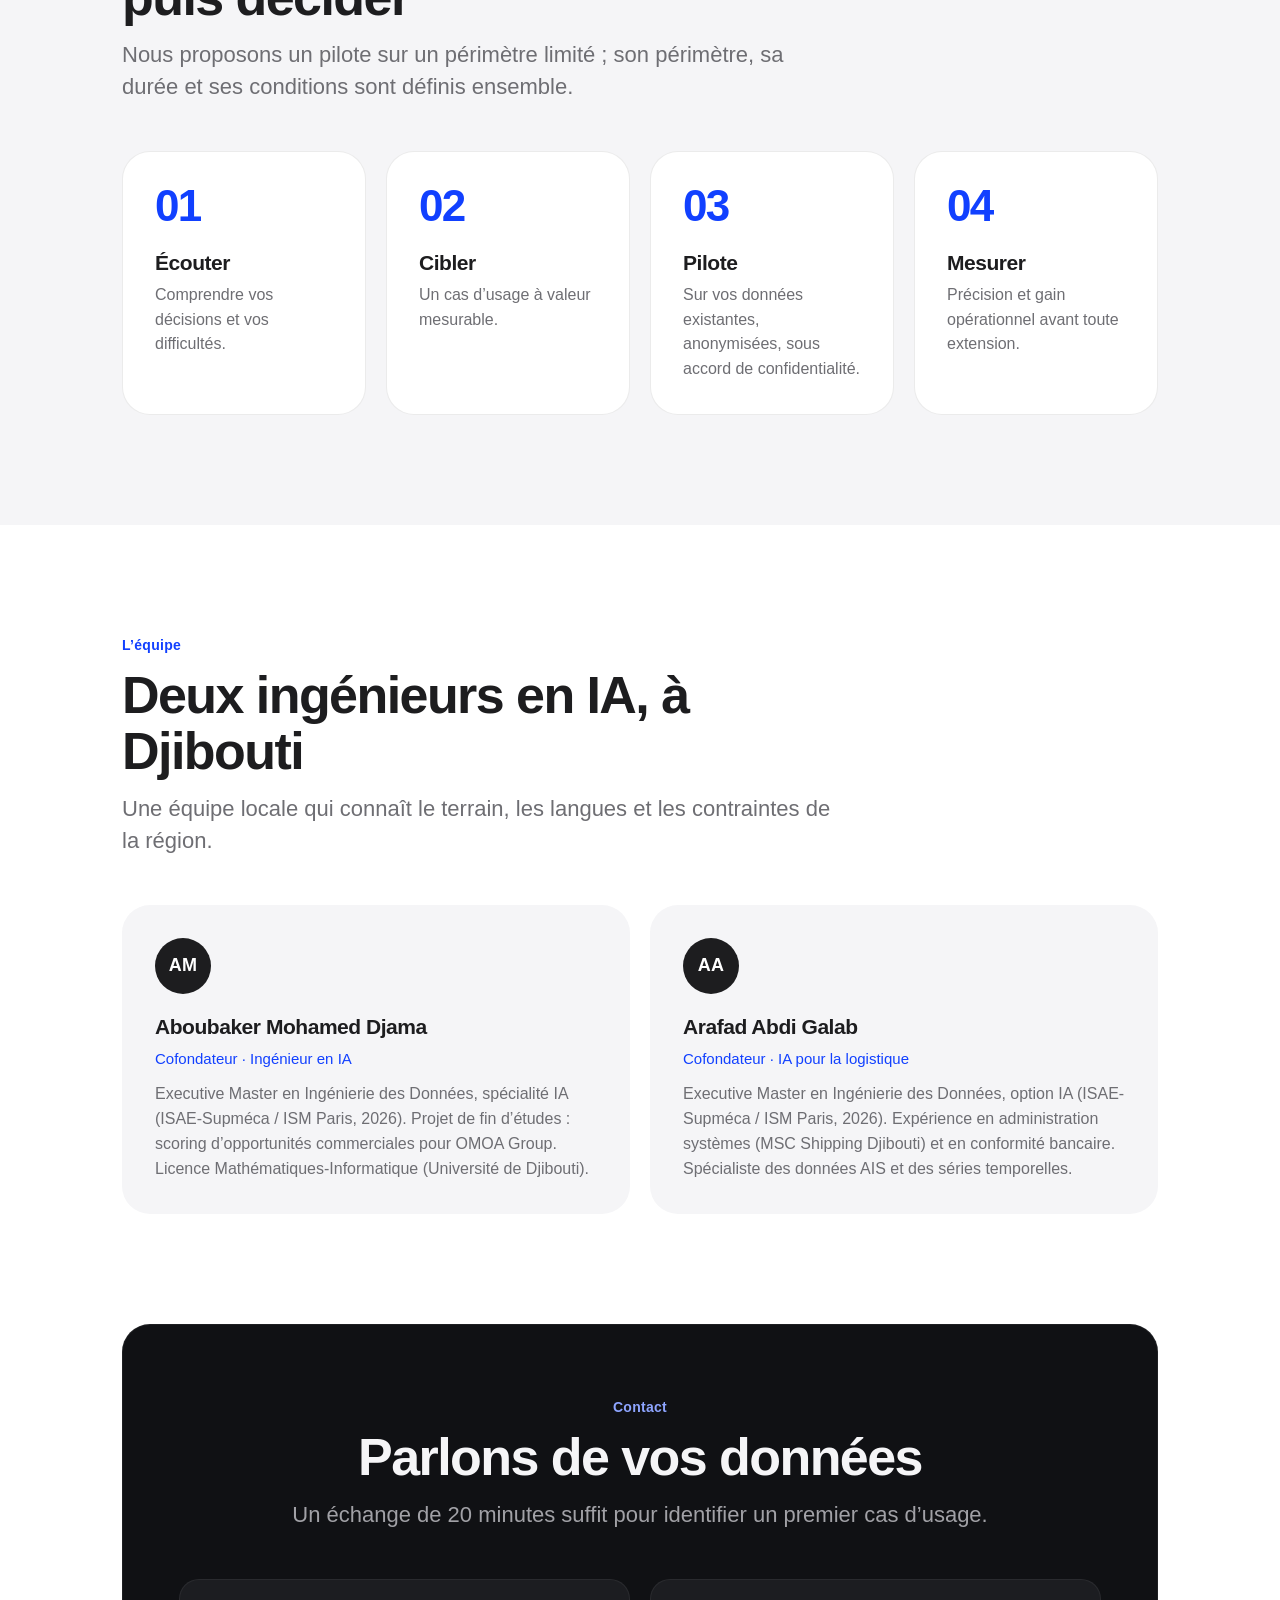
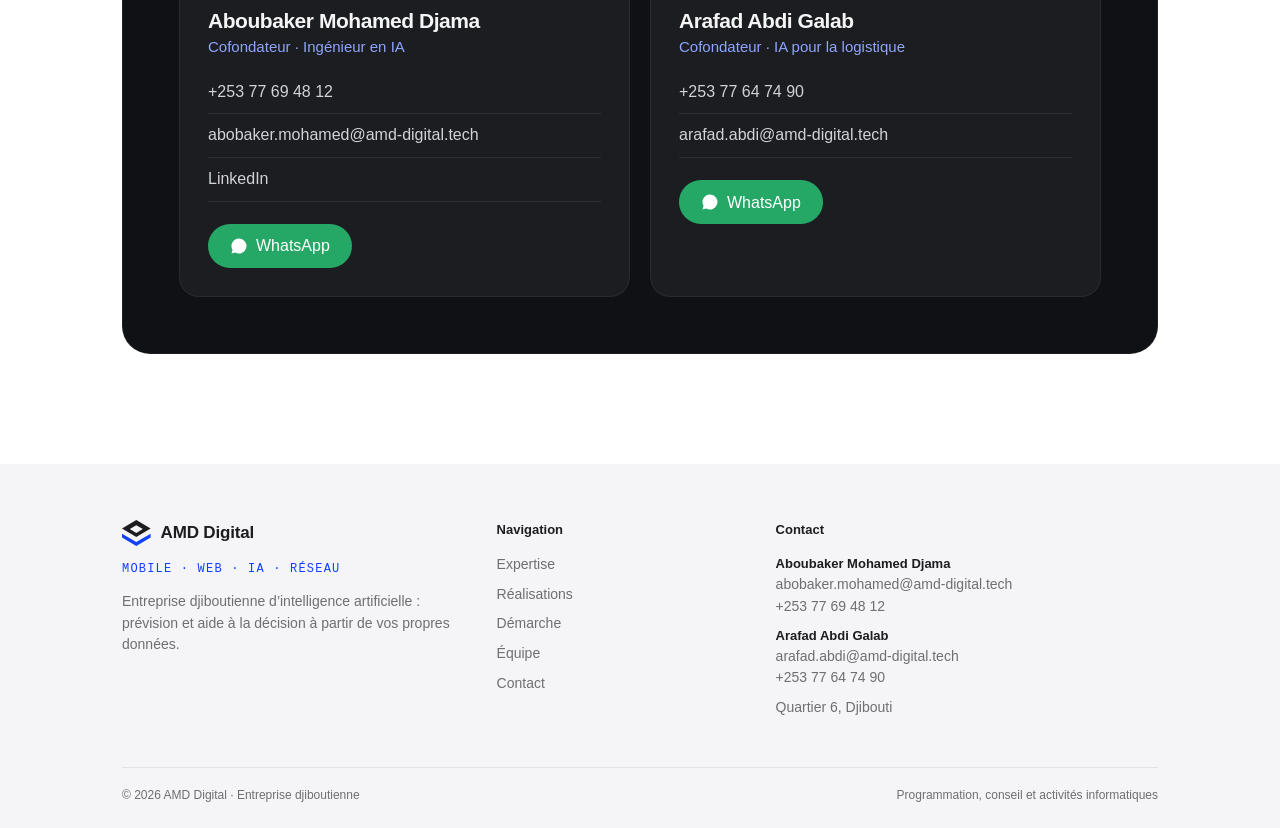
==== commit 3fe919bd: "feat(site): refonte du design, mise en page en conteneurs et mode sombre Nouvelle page d'accueil : t" ====
--- a/index.html
+++ b/index.html
@@ -1,123 +1,224 @@
 <!doctype html>
-<html lang="fr"><head><meta charset="utf-8"><meta name="viewport" content="width=device-width,initial-scale=1">
+<html lang="fr">
+<head>
+<meta charset="utf-8">
+<meta name="viewport" content="width=device-width,initial-scale=1">
 <title>AMD Digital — Prévision et aide à la décision par l’IA · Djibouti</title>
 <meta name="description" content="AMD Digital, entreprise djiboutienne d’intelligence artificielle : prévision de la demande, des risques et des pics d’activité, et outils d’aide à la décision à partir de vos propres données.">
+<link rel="canonical" href="https://amd-digital.tech/">
 <link rel="icon" href="assets/brand/favicon.svg" type="image/svg+xml">
 <link rel="icon" href="assets/brand/favicon-32.png" type="image/png" sizes="32x32">
 <link rel="apple-touch-icon" href="assets/brand/apple-touch-icon.png">
 <link rel="manifest" href="site.webmanifest">
-<meta name="theme-color" content="#0B0D10">
+<meta name="theme-color" content="#ffffff" media="(prefers-color-scheme: light)">
+<meta name="theme-color" content="#000000" media="(prefers-color-scheme: dark)">
+<meta name="color-scheme" content="light dark">
 <meta property="og:type" content="website">
 <meta property="og:site_name" content="AMD Digital">
 <meta property="og:title" content="AMD Digital — Prévision et aide à la décision par l’IA · Djibouti">
 <meta property="og:description" content="Prévision de la demande, des risques et des pics d’activité, et outils d’aide à la décision à partir de vos propres données.">
-<meta property="og:url" content="https://chimerical-sorbet-c1feca.netlify.app/">
-<meta property="og:image" content="https://chimerical-sorbet-c1feca.netlify.app/assets/brand/og-image.png">
+<meta property="og:url" content="https://amd-digital.tech/">
+<meta property="og:image" content="https://amd-digital.tech/assets/brand/og-image.png">
 <meta property="og:image:width" content="1200">
 <meta property="og:image:height" content="630">
 <meta property="og:image:alt" content="Logo AMD Digital">
 <meta name="twitter:card" content="summary_large_image">
-<link href="https://fonts.googleapis.com/css2?family=Inter:wght@400;500;600;700&family=Space+Grotesk:wght@700&family=JetBrains+Mono:wght@400&display=swap" rel="stylesheet">
-<style>
-:root{--navy:#0b2a4a;--teal:#178f8b;--aqua:#5fd0c6;--gold:#c2a15b;--ink:#1c2632;--mute:#5f6b78;--line:#e3e7ec;--soft:#f5f7f9}
-*{box-sizing:border-box;margin:0;padding:0}html{scroll-behavior:smooth}
-body{font-family:Inter,Arial,sans-serif;color:var(--ink);line-height:1.6;background:#fff;font-size:16px}
-a{color:inherit}
-.wrap{max-width:1120px;margin:0 auto;padding:0 20px}
-nav{position:sticky;top:0;background:rgba(11,42,74,.97);z-index:10}
-nav .wrap{display:flex;align-items:center;justify-content:space-between;height:62px}
-.brand{display:flex;align-items:center;gap:10px;color:#fff;text-decoration:none;font-family:'Space Grotesk',Inter,Arial,sans-serif;font-weight:700;font-size:18px;text-transform:uppercase;letter-spacing:.02em}
-.brand svg{height:28px;width:auto;flex:none}
-nav ul{display:flex;gap:26px;list-style:none}nav ul a{color:#c9d8e6;text-decoration:none;font-size:14px}nav ul a:hover{color:#fff}
-.btn{display:inline-flex;align-items:center;gap:8px;background:#25a865;color:#fff;text-decoration:none;font-weight:600;padding:12px 20px;border-radius:8px;font-size:15px}
-.btn:hover{background:#1f9257}
-.btn.ghost{background:transparent;border:1px solid rgba(255,255,255,.35)}
-.btn svg{width:18px;height:18px;fill:currentColor}
-header.hero{background:var(--navy);color:#fff;padding:90px 0 100px;position:relative;overflow:hidden}
-.hero svg.net{position:absolute;right:-60px;top:-40px;width:520px;opacity:.85}
-.kicker{color:var(--gold);font-size:13px;letter-spacing:2px;text-transform:uppercase;font-weight:600}
-.hero h1{font-size:clamp(30px,5vw,50px);line-height:1.12;font-weight:700;letter-spacing:-1px;margin:16px 0 22px;max-width:760px}
-.hero h1 em{font-style:normal;color:var(--aqua)}
-.hero p{font-size:18px;color:#d5e2ee;max-width:640px}
-.hero .cta{display:flex;gap:12px;flex-wrap:wrap;margin-top:34px}
-section{padding:80px 0}section.alt{background:var(--soft)}
-h2{font-size:clamp(24px,3.2vw,32px);color:var(--navy);letter-spacing:-.5px;margin-bottom:10px}
-.eyebrow{display:flex;align-items:center;gap:12px;font-size:12px;letter-spacing:2px;text-transform:uppercase;color:var(--teal);font-weight:700;margin-bottom:10px}
-.eyebrow:before{content:"";width:26px;height:2px;background:var(--gold)}
-.sub{color:var(--mute);max-width:680px;margin-bottom:40px}
-.grid3{display:grid;grid-template-columns:repeat(3,1fr);gap:22px}
-.pil{background:#fff;border:1px solid var(--line);border-top:3px solid var(--teal);border-radius:8px;padding:24px}
-.pil h3{color:var(--navy);font-size:18px;margin-bottom:8px}.pil p{color:var(--mute);font-size:15px}
-.sect{display:flex;flex-wrap:wrap;gap:10px;margin-top:30px}
-.sect span{background:#fff;border:1px solid var(--line);border-radius:30px;padding:8px 16px;font-size:14px;color:var(--navy)}
-.kpi{display:grid;grid-template-columns:repeat(4,1fr);gap:0;border:1px solid var(--line);border-radius:8px;overflow:hidden;margin-top:50px;background:#fff}
-.kpi div{padding:24px;border-right:1px solid var(--line);color:var(--mute);font-size:14px}.kpi div:last-child{border-right:0}
-.kpi b{display:block;font-size:34px;color:var(--navy);letter-spacing:-1px;line-height:1.2}
-.legend{display:flex;gap:22px;flex-wrap:wrap;font-size:14px;color:var(--mute);margin:-20px 0 30px}
-.dot{display:inline-block;width:9px;height:9px;border-radius:50%;margin-right:7px}
-.d1{background:#2f9e6b}.d2{background:#3b78c4}.d3{background:#d39a2c}
-.projs{display:grid;grid-template-columns:repeat(2,1fr);gap:22px}
-.proj{background:#fff;border:1px solid var(--line);border-radius:10px;padding:26px}
-.ph{display:flex;justify-content:space-between;align-items:baseline;gap:10px}
-.proj h3{font-size:21px;color:var(--navy)}
-.st{font-size:13px;color:var(--mute);white-space:nowrap}
-.dom{font-size:12px;letter-spacing:1.2px;text-transform:uppercase;color:var(--teal);font-weight:700;margin:2px 0 10px}
-.proj p{font-size:15px}
-.res{background:var(--soft);border-left:3px solid var(--gold);padding:10px 14px;margin-top:14px;font-size:14.5px;color:var(--navy)}
-.tech{font-size:13px;color:var(--mute);margin-top:12px}
-.expl{margin-top:34px;display:grid;grid-template-columns:repeat(3,1fr);gap:22px;font-size:15px;color:var(--mute)}
-.expl b{color:var(--navy);display:block}
-.steps{display:grid;grid-template-columns:repeat(4,1fr);gap:22px}
-.step .n{color:var(--gold);font-weight:700;font-size:15px}
-.step h3{color:var(--navy);font-size:19px;margin:6px 0}.step p{color:var(--mute);font-size:15px}
-.team{display:grid;grid-template-columns:1fr 1fr;gap:22px}
-.mem{border:1px solid var(--line);border-radius:10px;padding:26px;background:#fff}
-.mem h3{color:var(--navy);font-size:20px}.mem .r{color:var(--teal);font-weight:600;font-size:14px;margin:2px 0 10px}.mem p{color:var(--mute);font-size:15px}
-#contact{background:var(--navy);color:#fff}
-#contact h2{color:#fff}#contact .sub{color:#c9d8e6}
-.cards{display:grid;grid-template-columns:1fr 1fr;gap:22px}
-.cc{border:1px solid rgba(255,255,255,.15);border-radius:10px;padding:26px}
-.cc h3{font-size:19px}.cc .r{color:var(--aqua);font-size:14px;margin-bottom:14px}
-.cc ul{list-style:none;margin-bottom:20px;color:#d5e2ee;font-size:15px}.cc li{margin-bottom:4px}
-.cc a{text-decoration:none;overflow-wrap:anywhere}
-footer{background:#081f37;color:#8ea6bd;font-size:14px;padding:56px 0 0}
-footer a{color:#c9d8e6;text-decoration:none;overflow-wrap:anywhere}footer a:hover{color:#fff}
-.fgrid{display:grid;grid-template-columns:1.4fr 1fr 1.6fr;gap:40px;padding-bottom:40px}
-footer .brand{margin-bottom:14px}
-.fsig{font-family:'JetBrains Mono',ui-monospace,monospace;font-size:12px;letter-spacing:.12em;text-transform:uppercase;color:var(--aqua);margin-bottom:12px}
-footer h4{color:#fff;font-size:13px;letter-spacing:1.5px;text-transform:uppercase;font-weight:600;margin-bottom:14px}
-footer ul{list-style:none}footer li{margin-bottom:8px}
-.fcontact li span{display:block;color:#fff;font-size:13px;font-weight:600}
-.fbar{border-top:1px solid rgba(255,255,255,.1);padding:18px 0 22px;display:flex;justify-content:space-between;flex-wrap:wrap;gap:10px;font-size:13px}
-.fab{position:fixed;right:18px;bottom:18px;width:56px;height:56px;border-radius:50%;background:#25a865;display:flex;align-items:center;justify-content:center;box-shadow:0 6px 18px rgba(0,0,0,.25);z-index:20}
-.fab svg{width:28px;height:28px;fill:#fff}
-@media(max-width:860px){.fgrid{grid-template-columns:1fr;gap:30px}.fbar{padding-bottom:90px}nav ul{display:none}.grid3,.projs,.steps,.team,.cards,.expl{grid-template-columns:1fr}.kpi{grid-template-columns:1fr 1fr}.kpi div:nth-child(2){border-right:0}.kpi div{border-bottom:1px solid var(--line)}section{padding:60px 0}header.hero{padding:60px 0 70px}.hero svg.net{opacity:.35}}
-</style></head><body>
-<nav><div class="wrap"><a href="#" class="brand" aria-label="AMD Digital — accueil"><svg viewBox="4 4 88 80" aria-hidden="true"><path fill="#FFFFFF" fill-rule="evenodd" d="M48 4 L92 30 L48 56 L4 30 Z M48 20 L28 32 L48 44 L68 32 Z"/><path fill="#1140FF" d="M4 46 L48 72 L92 46 L92 58 L48 84 L4 58 Z"/></svg>AMD Digital</a>
-<ul><li><a href="#expertise">Expertise</a></li><li><a href="#realisations">Réalisations</a></li><li><a href="#demarche">Démarche</a></li><li><a href="#equipe">Équipe</a></li><li><a href="#contact">Contact</a></li></ul></div></nav>
-<header class="hero"><svg class="net" viewBox="0 0 200 200" fill="none" stroke="#5fd0c6" stroke-width=".5"><g opacity=".3"><path d="M20 160 L70 110 L120 130 L170 60 L190 90"/><path d="M70 110 L95 50 L170 60"/><path d="M120 130 L150 170 L190 90"/><path d="M95 50 L140 20"/><path d="M40 70 L95 50"/><path d="M40 70 L70 110"/></g><g fill="#5fd0c6" stroke="none" opacity=".55"><circle cx="20" cy="160" r="1.6"/><circle cx="70" cy="110" r="2"/><circle cx="120" cy="130" r="1.6"/><circle cx="170" cy="60" r="2.4"/><circle cx="190" cy="90" r="1.4"/><circle cx="95" cy="50" r="1.8"/><circle cx="150" cy="170" r="1.4"/><circle cx="140" cy="20" r="1.4"/><circle cx="40" cy="70" r="1.4"/></g><circle cx="170" cy="60" r="6" stroke="#c2a15b" stroke-width=".6"/></svg>
-<div class="wrap"><div class="kicker">Intelligence artificielle · Djibouti</div>
-<h1>Anticiper la demande, les risques et les pics d’activité, <em>pour décider sur des faits.</em></h1>
-<p>AMD Digital analyse les données que vous possédez déjà — ventes, stocks, sinistres, trafics, escales — pour en tirer des prévisions concrètes et un véritable outil d’aide à la décision.</p>
-<div class="cta"><a class="btn" href="https://wa.me/25377694812?text=Bonjour%20AMD%20Digital" target="_blank" rel="noopener"><svg viewBox="0 0 24 24"><path d="M17.5 14.4c-.3-.1-1.8-.9-2-1-.3-.1-.5-.1-.7.1-.2.3-.8 1-.9 1.2-.2.2-.3.2-.6.1-.3-.1-1.3-.5-2.4-1.5-.9-.8-1.5-1.8-1.7-2.1-.2-.3 0-.5.1-.6l.4-.5.3-.5c.1-.2 0-.4 0-.5l-.9-2.2c-.2-.6-.5-.5-.7-.5h-.6c-.2 0-.5.1-.8.4-.3.3-1 1-1 2.5s1.1 2.9 1.2 3.1c.1.2 2.1 3.2 5.1 4.5.7.3 1.3.5 1.7.6.7.2 1.4.2 1.9.1.6-.1 1.8-.7 2-1.4.2-.7.2-1.3.2-1.4-.1-.2-.3-.3-.6-.4zM12 2a10 10 0 0 0-8.6 15.1L2 22l5-1.3A10 10 0 1 0 12 2z"/></svg>Écrivez-nous sur WhatsApp</a><a class="btn ghost" href="#realisations">Voir nos réalisations</a></div></div></header>
-<section id="expertise" class="alt"><div class="wrap"><div class="eyebrow">Domaines d’expertise</div><h2>Ce que nous faisons</h2><p class="sub">Des outils d’IA construits sur vos propres chiffres, pour passer de l’intuition à l’anticipation.</p>
-<div class="grid3"><div class="pil"><h3>Prévision & analyse prédictive</h3><p>Séries temporelles, prévision de la demande, de la charge et des incidents, à partir de vos historiques.</p></div>
-<div class="pil"><h3>Aide à la décision</h3><p>Tableaux de bord, scores de priorité, alertes précoces et indicateurs expliqués.</p></div>
-<div class="pil"><h3>IA linguistique & plateformes</h3><p>Assistants conversationnels sourcés, détection de menaces multilingue — français, somali, afar, arabe — plateformes web et mobiles.</p></div></div>
-<div class="sect"><span>Énergie & distribution</span><span>Assurance</span><span>Transport & logistique</span><span>Maritime & aéroportuaire</span><span>Santé & pharmacie</span><span>Industrie</span></div>
-<div class="kpi"><div><b>02</b>Cofondateurs ingénieurs en IA</div><div><b>08</b>Solutions conçues et développées</div><div><b>04</b>Langues traitées par nos modèles</div><div><b>2026</b>Immatriculée à Djibouti · enregistrée UNGM</div></div></div></section>
-<section id="realisations"><div class="wrap"><div class="eyebrow">Nos réalisations</div><h2>Ce que nous avons déjà construit</h2><p class="sub">Chaque projet est présenté avec son stade réel d’avancement.</p>
-<div class="legend"><span><i class="dot d1"></i>Réalisé pour un client</span><span><i class="dot d2"></i>Prototype fonctionnel</span><span><i class="dot d3"></i>En développement</span></div>
-<div class="projs"><article class="proj"><div class="ph"><h3>Sales+</h3><span class="st"><i class="dot d1"></i>Réalisé pour un client</span></div><div class="dom">Scoring commercial</div><p>Modèle qui attribue un score à chaque opportunité commerciale pour concentrer l’équipe sur celles qui ont le plus de chances d’aboutir.</p><div class="res">Réalisé pour <b>OMOA Group</b> — Executive Master IA, ISAE-Supméca / ISM Paris, 2026.</div><div class="tech">Apprentissage automatique · scoring</div></article><article class="proj"><div class="ph"><h3>Maritime IA</h3><span class="st"><i class="dot d2"></i>Prototype fonctionnel</span></div><div class="dom">Port de Djibouti</div><p>Prévision hebdomadaire de la charge du port à partir des historiques et du suivi AIS des navires, en complément des systèmes existants.</p><div class="res">Sur 359 jours de test : erreur moyenne de <b>2,5 navires/semaine</b> pour une moyenne de 12,6 — <b>14 % de mieux</b> que la meilleure prévision naïve.</div><div class="tech">Python · séries temporelles · FMI PortWatch & AIS</div></article><article class="proj"><div class="ph"><h3>CorridorIQ</h3><span class="st"><i class="dot d2"></i>Prototype fonctionnel</span></div><div class="dom">Corridor Djibouti–Éthiopie</div><p>Estimation dynamique des délais de transit (ETA), indice de friction du corridor et alertes proactives.</p><div class="res">Moteur fonctionnel, 22 tests automatisés. Testé sur données simulées : <b>nous cherchons un partenaire pour passer sur données réelles.</b></div><div class="tech">Python · pytest · intégration continue</div></article><article class="proj"><div class="ph"><h3>NetSentinel</h3><span class="st"><i class="dot d2"></i>Prototype fonctionnel</span></div><div class="dom">Réseaux · administrations</div><p>Prédiction des pannes réseau 60 minutes à l’avance (latence, pertes de paquets, bande passante, CPU, température), avec explication de chaque alerte.</p><div class="res">Tableau de bord en 4 vues : supervision, prévision H+1, journal d’alertes, rapport de direction. Démontré sur données simulées.</div><div class="tech">LightGBM + LSTM · SHAP · React</div></article><article class="proj"><div class="ph"><h3>XeerAI</h3><span class="st"><i class="dot d2"></i>Prototype fonctionnel</span></div><div class="dom">Patrimoine · langues nationales</div><p>Assistant qui retrouve et cite les sources du Xeer Ciise, droit coutumier inscrit au patrimoine immatériel de l’UNESCO (2024). Il cite, n’interprète jamais, et dit « je ne sais pas » sans source.</p><div class="res">Présenté au concours du 1er Forum National sur l’IA (Djibouti, 2026).</div><div class="tech">RAG · recherche vectorielle · somali / français</div></article><article class="proj"><div class="ph"><h3>SENTINELLE</h3><span class="st"><i class="dot d2"></i>Prototype fonctionnel</span></div><div class="dom">Cybersécurité de l’IA</div><p>Détecteur d’injections de prompt — des instructions malveillantes visant les assistants IA — en français, arabe, somali et afar.</p><div class="res">Couvre des langues peu prises en charge par les outils existants.</div><div class="tech">Traitement automatique des langues · classification</div></article><article class="proj"><div class="ph"><h3>D-BILLET</h3><span class="st"><i class="dot d3"></i>En développement</span></div><div class="dom">Billetterie numérique · produit AMD Digital</div><p>Plateforme de billetterie conçue et développée par AMD Digital : événements, train (ligne vers Ali-Sabieh et Dire-Dawa), ferry vers Obock, module bus en préparation.</p><div class="res">Application web progressive (PWA) en pré-lancement.</div><div class="tech">PWA · paiement mobile</div></article><article class="proj"><div class="ph"><h3>Jabal IA</h3><span class="st"><i class="dot d3"></i>En développement</span></div><div class="dom">Éducation</div><p>Tuteur IA de mathématiques pour lycéens, aligné sur le programme djiboutien et conçu par un enseignant à partir des erreurs fréquentes des élèves.</p><div class="res">Premier module en développement ; présenté à la Journée nationale de la Recherche-Action du CFEN (oct. 2026).</div><div class="tech">Next.js · Python · recherche vectorielle</div></article></div>
-<div class="expl"><div><b>WalletIQ</b>Structuration des transactions mobile money (D-Money, Waafi…) pour la gestion financière des PME.</div><div><b>SchoolIQ</b>Suivi des frais de scolarité et rapprochement des paiements pour les écoles privées.</div><div><b>AgroIQ</b>Vision par ordinateur pour les entrepôts agroalimentaires.</div></div></div></section>
-<section id="demarche" class="alt"><div class="wrap"><div class="eyebrow">Notre démarche</div><h2>Commencer petit, mesurer, puis décider</h2><p class="sub">Nous proposons un pilote sur un périmètre limité ; son périmètre, sa durée et ses conditions sont définis ensemble.</p>
-<div class="steps"><div class="step"><div class="n">01</div><h3>Écouter</h3><p>Comprendre vos décisions et vos difficultés.</p></div><div class="step"><div class="n">02</div><h3>Cibler</h3><p>Un cas d’usage à valeur mesurable.</p></div><div class="step"><div class="n">03</div><h3>Pilote</h3><p>Sur vos données existantes, anonymisées, sous accord de confidentialité.</p></div><div class="step"><div class="n">04</div><h3>Mesurer</h3><p>Précision et gain opérationnel avant toute extension.</p></div></div></div></section>
-<section id="equipe"><div class="wrap"><div class="eyebrow">L’équipe</div><h2>Deux ingénieurs en IA, à Djibouti</h2><p class="sub">Une équipe locale qui connaît le terrain, les langues et les contraintes de la région.</p>
-<div class="team"><div class="mem"><h3>Aboubaker Mohamed Djama</h3><div class="r">Cofondateur · Ingénieur en IA</div><p>Executive Master en Ingénierie des Données, spécialité IA (ISAE-Supméca / ISM Paris, 2026). Projet de fin d’études : scoring d’opportunités commerciales pour OMOA Group. Licence Mathématiques-Informatique (Université de Djibouti).</p></div>
-<div class="mem"><h3>Arafad Abdi Galab</h3><div class="r">Cofondateur · IA pour la logistique</div><p>Executive Master en Ingénierie des Données, option IA (ISAE-Supméca / ISM Paris, 2026). Expérience en administration systèmes (MSC Shipping Djibouti) et en conformité bancaire. Spécialiste des données AIS et des séries temporelles.</p></div></div></div></section>
-<section id="contact"><div class="wrap"><div class="eyebrow" style="color:var(--aqua)">Contact</div><h2>Parlons de vos données</h2><p class="sub">Un échange de 20 minutes suffit pour identifier un premier cas d’usage.</p>
-<div class="cards"><div class="cc"><h3>Aboubaker Mohamed Djama</h3><div class="r">Cofondateur · Ingénieur en IA</div><ul><li><a href="tel:+25377694812">+253 77 69 48 12</a></li><li><a href="mailto:abobaker.mohamed@amd-digital.tech">abobaker.mohamed@amd-digital.tech</a></li><li><a href="https://www.linkedin.com/in/abobaker-mohamed-801126188" target="_blank" rel="noopener">LinkedIn</a></li></ul><a class="btn" href="https://wa.me/25377694812?text=Bonjour%20AMD%20Digital" target="_blank" rel="noopener">WhatsApp</a></div>
-<div class="cc"><h3>Arafad Abdi Galab</h3><div class="r">Cofondateur · IA pour la logistique</div><ul><li><a href="tel:+25377647490">+253 77 64 74 90</a></li><li><a href="mailto:arafad.abdi@amd-digital.tech">arafad.abdi@amd-digital.tech</a></li></ul><a class="btn" href="https://wa.me/25377647490?text=Bonjour%20AMD%20Digital" target="_blank" rel="noopener">WhatsApp</a></div></div></div></section>
-<footer><div class="wrap"><div class="fgrid"><div><a href="#" class="brand" aria-label="AMD Digital — accueil"><svg viewBox="4 4 88 80" aria-hidden="true"><path fill="#FFFFFF" fill-rule="evenodd" d="M48 4 L92 30 L48 56 L4 30 Z M48 20 L28 32 L48 44 L68 32 Z"/><path fill="#1140FF" d="M4 46 L48 72 L92 46 L92 58 L48 84 L4 58 Z"/></svg>AMD Digital</a><div class="fsig">Mobile · Web · IA · Réseau</div><p>Entreprise djiboutienne d’intelligence artificielle : prévision et aide à la décision à partir de vos propres données.</p></div><div><h4>Navigation</h4><ul><li><a href="#expertise">Expertise</a></li><li><a href="#realisations">Réalisations</a></li><li><a href="#demarche">Démarche</a></li><li><a href="#equipe">Équipe</a></li><li><a href="#contact">Contact</a></li></ul></div><div><h4>Contact</h4><ul class="fcontact"><li><span>Aboubaker Mohamed Djama</span><a href="mailto:abobaker.mohamed@amd-digital.tech">abobaker.mohamed@amd-digital.tech</a><br><a href="tel:+25377694812">+253 77 69 48 12</a></li><li><span>Arafad Abdi Galab</span><a href="mailto:arafad.abdi@amd-digital.tech">arafad.abdi@amd-digital.tech</a><br><a href="tel:+25377647490">+253 77 64 74 90</a></li><li>Quartier 6, Djibouti</li></ul></div></div><div class="fbar"><span>© 2026 AMD Digital · Entreprise djiboutienne</span><span>Programmation, conseil et activités informatiques</span></div></div></footer>
-<a class="fab" href="https://wa.me/25377694812?text=Bonjour%20AMD%20Digital" target="_blank" rel="noopener" aria-label="WhatsApp"><svg viewBox="0 0 24 24"><path d="M17.5 14.4c-.3-.1-1.8-.9-2-1-.3-.1-.5-.1-.7.1-.2.3-.8 1-.9 1.2-.2.2-.3.2-.6.1-.3-.1-1.3-.5-2.4-1.5-.9-.8-1.5-1.8-1.7-2.1-.2-.3 0-.5.1-.6l.4-.5.3-.5c.1-.2 0-.4 0-.5l-.9-2.2c-.2-.6-.5-.5-.7-.5h-.6c-.2 0-.5.1-.8.4-.3.3-1 1-1 2.5s1.1 2.9 1.2 3.1c.1.2 2.1 3.2 5.1 4.5.7.3 1.3.5 1.7.6.7.2 1.4.2 1.9.1.6-.1 1.8-.7 2-1.4.2-.7.2-1.3.2-1.4-.1-.2-.3-.3-.6-.4zM12 2a10 10 0 0 0-8.6 15.1L2 22l5-1.3A10 10 0 1 0 12 2z"/></svg></a>
-</body></html>+<link rel="stylesheet" href="css/style.css">
+</head>
+<body>
+
+<nav class="nav" aria-label="Navigation principale">
+  <div class="wrap">
+    <a href="#" class="brand" aria-label="AMD Digital — accueil"><svg viewBox="4 4 88 80" aria-hidden="true"><path class="top" fill-rule="evenodd" d="M48 4 L92 30 L48 56 L4 30 Z M48 20 L28 32 L48 44 L68 32 Z"/><path class="base" d="M4 46 L48 72 L92 46 L92 58 L48 84 L4 58 Z"/></svg>AMD Digital</a>
+    <button class="nav-toggle" type="button" aria-label="Ouvrir le menu" aria-expanded="false" aria-controls="menu"><svg viewBox="0 0 24 24" aria-hidden="true"><path d="M4 8h16M4 16h16"/></svg></button>
+    <div class="nav-links" id="menu"><a href="#expertise">Expertise</a><a href="#realisations">Réalisations</a><a href="#demarche">Démarche</a><a href="#equipe">Équipe</a><a class="btn sm" href="#contact">Nous contacter</a></div>
+  </div>
+</nav>
+
+<main>
+<header class="hero">
+  <div class="wrap">
+    <div class="eyebrow">Intelligence artificielle · Djibouti</div>
+    <h1>Anticiper la demande, les risques et les pics d’activité, <em>pour décider sur des faits.</em></h1>
+    <p class="lead">AMD Digital analyse les données que vous possédez déjà — ventes, stocks, sinistres, trafics, escales — pour en tirer des prévisions concrètes et un véritable outil d’aide à la décision.</p>
+    <div class="cta">
+      <a class="btn wa" href="https://wa.me/25377694812?text=Bonjour%20AMD%20Digital" target="_blank" rel="noopener"><svg viewBox="0 0 24 24" aria-hidden="true"><path d="M17.5 14.4c-.3-.1-1.8-.9-2-1-.3-.1-.5-.1-.7.1-.2.3-.8 1-.9 1.2-.2.2-.3.2-.6.1-.3-.1-1.3-.5-2.4-1.5-.9-.8-1.5-1.8-1.7-2.1-.2-.3 0-.5.1-.6l.4-.5.3-.5c.1-.2 0-.4 0-.5l-.9-2.2c-.2-.6-.5-.5-.7-.5h-.6c-.2 0-.5.1-.8.4-.3.3-1 1-1 2.5s1.1 2.9 1.2 3.1c.1.2 2.1 3.2 5.1 4.5.7.3 1.3.5 1.7.6.7.2 1.4.2 1.9.1.6-.1 1.8-.7 2-1.4.2-.7.2-1.3.2-1.4-.1-.2-.3-.3-.6-.4zM12 2a10 10 0 0 0-8.6 15.1L2 22l5-1.3A10 10 0 1 0 12 2z"/></svg>Écrivez-nous sur WhatsApp</a>
+      <a class="link" href="#realisations">Voir nos réalisations</a>
+    </div>
+    <div class="stage reveal" aria-hidden="true">
+      <div class="stage-top">
+        <span class="stage-title">De l’historique à la prévision</span>
+        <span class="stage-keys"><span><i></i>Historique</span><span class="fc"><i></i>Prévision</span></span>
+      </div>
+      <svg viewBox="0 0 1000 300" preserveAspectRatio="xMidYMid meet">
+        <g stroke="rgba(255,255,255,.07)" stroke-width="1"><path d="M0 60H1000M0 130H1000M0 200H1000M0 270H1000"/></g>
+        <path d="M640 118 C700 92 760 150 820 104 S940 52 1000 70 L1000 170 C940 160 880 196 820 176 S700 170 640 118 Z" fill="#1140ff" opacity=".22"/>
+        <path d="M0 214 C40 200 70 228 110 206 S180 150 220 172 S290 226 330 190 S400 120 440 146 S510 196 550 160 S610 110 640 118" fill="none" stroke="#f5f5f7" stroke-width="2.5" stroke-linecap="round"/>
+        <path d="M640 118 C700 108 760 164 820 138 S940 96 1000 112" fill="none" stroke="#6f8dff" stroke-width="2.5" stroke-linecap="round" stroke-dasharray="7 8"/>
+        <path d="M640 30V280" stroke="rgba(255,255,255,.22)" stroke-width="1" stroke-dasharray="3 5"/>
+        <circle cx="640" cy="118" r="6" fill="#101114" stroke="#6f8dff" stroke-width="2.5"/>
+      </svg>
+      <p class="stage-note">Illustration de principe — la zone bleue représente l’intervalle d’incertitude de la prévision.</p>
+    </div>
+  </div>
+</header>
+
+<section id="expertise" class="alt">
+  <div class="wrap">
+    <div class="sec-head reveal">
+      <div class="eyebrow">Domaines d’expertise</div>
+      <h2>Ce que nous faisons</h2>
+      <p class="lead">Des outils d’IA construits sur vos propres chiffres, pour passer de l’intuition à l’anticipation.</p>
+    </div>
+    <div class="grid g3">
+      <div class="card reveal"><div class="icon"><svg viewBox="0 0 24 24" aria-hidden="true"><path d="M3 17l5-5 4 3 8-9"/><path d="M15 6h5v5"/></svg></div><h3>Prévision & analyse prédictive</h3><p>Séries temporelles, prévision de la demande, de la charge et des incidents, à partir de vos historiques.</p></div>
+      <div class="card reveal"><div class="icon"><svg viewBox="0 0 24 24" aria-hidden="true"><rect x="3" y="4" width="18" height="16" rx="3"/><path d="M8 15v-3M12 15V9M16 15v-5"/></svg></div><h3>Aide à la décision</h3><p>Tableaux de bord, scores de priorité, alertes précoces et indicateurs expliqués.</p></div>
+      <div class="card reveal"><div class="icon"><svg viewBox="0 0 24 24" aria-hidden="true"><path d="M21 12a8 8 0 0 1-11.6 7.1L4 20l1-4.6A8 8 0 1 1 21 12z"/><path d="M9 11h6M9 14h4"/></svg></div><h3>IA linguistique & plateformes</h3><p>Assistants conversationnels sourcés, détection de menaces multilingue — français, somali, afar, arabe — plateformes web et mobiles.</p></div>
+    </div>
+    <div class="chips reveal"><span>Énergie & distribution</span><span>Assurance</span><span>Transport & logistique</span><span>Maritime & aéroportuaire</span><span>Santé & pharmacie</span><span>Industrie</span></div>
+    <div class="grid g4 kpis">
+      <div class="kpi reveal"><b>02</b>Cofondateurs ingénieurs en IA</div>
+      <div class="kpi reveal"><b>08</b>Solutions conçues et développées</div>
+      <div class="kpi reveal"><b>04</b>Langues traitées par nos modèles</div>
+      <div class="kpi reveal"><b>2026</b>Immatriculée à Djibouti · enregistrée UNGM</div>
+    </div>
+  </div>
+</section>
+
+<section id="realisations">
+  <div class="wrap">
+    <div class="sec-head reveal">
+      <div class="eyebrow">Nos réalisations</div>
+      <h2>Ce que nous avons déjà construit</h2>
+      <p class="lead">Chaque projet est présenté avec son stade réel d’avancement.</p>
+    </div>
+    <div class="legend"><span><i class="dot d1"></i>Réalisé pour un client</span><span><i class="dot d2"></i>Prototype fonctionnel</span><span><i class="dot d3"></i>En développement</span></div>
+    <div class="grid g2">
+      <article class="card proj reveal">
+        <div class="proj-top"><span class="dom">Scoring commercial</span><span class="status"><i class="dot d1"></i>Réalisé pour un client</span></div>
+        <h3>Sales+</h3>
+        <p>Modèle qui attribue un score à chaque opportunité commerciale pour concentrer l’équipe sur celles qui ont le plus de chances d’aboutir.</p>
+        <div class="res">Réalisé pour <b>OMOA Group</b> — Executive Master IA, ISAE-Supméca / ISM Paris, 2026.</div>
+        <div class="tech">Apprentissage automatique · scoring</div>
+      </article>
+      <article class="card proj reveal">
+        <div class="proj-top"><span class="dom">Port de Djibouti</span><span class="status"><i class="dot d2"></i>Prototype fonctionnel</span></div>
+        <h3>Maritime IA</h3>
+        <p>Prévision hebdomadaire de la charge du port à partir des historiques et du suivi AIS des navires, en complément des systèmes existants.</p>
+        <div class="res">Sur 359 jours de test : erreur moyenne de <b>2,5 navires/semaine</b> pour une moyenne de 12,6 — <b>14 % de mieux</b> que la meilleure prévision naïve.</div>
+        <div class="tech">Python · séries temporelles · FMI PortWatch & AIS</div>
+      </article>
+      <article class="card proj reveal">
+        <div class="proj-top"><span class="dom">Corridor Djibouti–Éthiopie</span><span class="status"><i class="dot d2"></i>Prototype fonctionnel</span></div>
+        <h3>CorridorIQ</h3>
+        <p>Estimation dynamique des délais de transit (ETA), indice de friction du corridor et alertes proactives.</p>
+        <div class="res">Moteur fonctionnel, 22 tests automatisés. Testé sur données simulées : <b>nous cherchons un partenaire pour passer sur données réelles.</b></div>
+        <div class="tech">Python · pytest · intégration continue</div>
+      </article>
+      <article class="card proj reveal">
+        <div class="proj-top"><span class="dom">Réseaux · administrations</span><span class="status"><i class="dot d2"></i>Prototype fonctionnel</span></div>
+        <h3>NetSentinel</h3>
+        <p>Prédiction des pannes réseau 60 minutes à l’avance (latence, pertes de paquets, bande passante, CPU, température), avec explication de chaque alerte.</p>
+        <div class="res">Tableau de bord en 4 vues : supervision, prévision H+1, journal d’alertes, rapport de direction. Démontré sur données simulées.</div>
+        <div class="tech">LightGBM + LSTM · SHAP · React</div>
+      </article>
+      <article class="card proj reveal">
+        <div class="proj-top"><span class="dom">Patrimoine · langues nationales</span><span class="status"><i class="dot d2"></i>Prototype fonctionnel</span></div>
+        <h3>XeerAI</h3>
+        <p>Assistant qui retrouve et cite les sources du Xeer Ciise, droit coutumier inscrit au patrimoine immatériel de l’UNESCO (2024). Il cite, n’interprète jamais, et dit « je ne sais pas » sans source.</p>
+        <div class="res">Présenté au concours du 1er Forum National sur l’IA (Djibouti, 2026).</div>
+        <div class="tech">RAG · recherche vectorielle · somali / français</div>
+      </article>
+      <article class="card proj reveal">
+        <div class="proj-top"><span class="dom">Cybersécurité de l’IA</span><span class="status"><i class="dot d2"></i>Prototype fonctionnel</span></div>
+        <h3>SENTINELLE</h3>
+        <p>Détecteur d’injections de prompt — des instructions malveillantes visant les assistants IA — en français, arabe, somali et afar.</p>
+        <div class="res">Couvre des langues peu prises en charge par les outils existants.</div>
+        <div class="tech">Traitement automatique des langues · classification</div>
+      </article>
+      <article class="card proj reveal">
+        <div class="proj-top"><span class="dom">Billetterie numérique · produit AMD Digital</span><span class="status"><i class="dot d3"></i>En développement</span></div>
+        <h3>D-BILLET</h3>
+        <p>Plateforme de billetterie conçue et développée par AMD Digital : événements, train (ligne vers Ali-Sabieh et Dire-Dawa), ferry vers Obock, module bus en préparation.</p>
+        <div class="res">Application web progressive (PWA) en pré-lancement.</div>
+        <div class="tech">PWA · paiement mobile</div>
+      </article>
+      <article class="card proj reveal">
+        <div class="proj-top"><span class="dom">Éducation</span><span class="status"><i class="dot d3"></i>En développement</span></div>
+        <h3>Jabal IA</h3>
+        <p>Tuteur IA de mathématiques pour lycéens, aligné sur le programme djiboutien et conçu par un enseignant à partir des erreurs fréquentes des élèves.</p>
+        <div class="res">Premier module en développement ; présenté à la Journée nationale de la Recherche-Action du CFEN (oct. 2026).</div>
+        <div class="tech">Next.js · Python · recherche vectorielle</div>
+      </article>
+    </div>
+    <p class="sub-label">En exploration</p>
+    <div class="grid g3 minis">
+      <div class="mini reveal"><b>WalletIQ</b>Structuration des transactions mobile money (D-Money, Waafi…) pour la gestion financière des PME.</div>
+      <div class="mini reveal"><b>SchoolIQ</b>Suivi des frais de scolarité et rapprochement des paiements pour les écoles privées.</div>
+      <div class="mini reveal"><b>AgroIQ</b>Vision par ordinateur pour les entrepôts agroalimentaires.</div>
+    </div>
+  </div>
+</section>
+
+<section id="demarche" class="alt">
+  <div class="wrap">
+    <div class="sec-head reveal">
+      <div class="eyebrow">Notre démarche</div>
+      <h2>Commencer petit, mesurer, puis décider</h2>
+      <p class="lead">Nous proposons un pilote sur un périmètre limité ; son périmètre, sa durée et ses conditions sont définis ensemble.</p>
+    </div>
+    <div class="grid g4">
+      <div class="card step reveal"><div class="n">01</div><h3>Écouter</h3><p>Comprendre vos décisions et vos difficultés.</p></div>
+      <div class="card step reveal"><div class="n">02</div><h3>Cibler</h3><p>Un cas d’usage à valeur mesurable.</p></div>
+      <div class="card step reveal"><div class="n">03</div><h3>Pilote</h3><p>Sur vos données existantes, anonymisées, sous accord de confidentialité.</p></div>
+      <div class="card step reveal"><div class="n">04</div><h3>Mesurer</h3><p>Précision et gain opérationnel avant toute extension.</p></div>
+    </div>
+  </div>
+</section>
+
+<section id="equipe">
+  <div class="wrap">
+    <div class="sec-head reveal">
+      <div class="eyebrow">L’équipe</div>
+      <h2>Deux ingénieurs en IA, à Djibouti</h2>
+      <p class="lead">Une équipe locale qui connaît le terrain, les langues et les contraintes de la région.</p>
+    </div>
+    <div class="grid g2">
+      <div class="card reveal"><div class="avatar" aria-hidden="true">AM</div><h3>Aboubaker Mohamed Djama</h3><div class="role">Cofondateur · Ingénieur en IA</div><p>Executive Master en Ingénierie des Données, spécialité IA (ISAE-Supméca / ISM Paris, 2026). Projet de fin d’études : scoring d’opportunités commerciales pour OMOA Group. Licence Mathématiques-Informatique (Université de Djibouti).</p></div>
+      <div class="card reveal"><div class="avatar" aria-hidden="true">AA</div><h3>Arafad Abdi Galab</h3><div class="role">Cofondateur · IA pour la logistique</div><p>Executive Master en Ingénierie des Données, option IA (ISAE-Supméca / ISM Paris, 2026). Expérience en administration systèmes (MSC Shipping Djibouti) et en conformité bancaire. Spécialiste des données AIS et des séries temporelles.</p></div>
+    </div>
+  </div>
+</section>
+
+<section id="contact">
+  <div class="wrap">
+    <div class="contact-box">
+      <div class="sec-head reveal">
+        <div class="eyebrow">Contact</div>
+        <h2>Parlons de vos données</h2>
+        <p class="lead">Un échange de 20 minutes suffit pour identifier un premier cas d’usage.</p>
+      </div>
+      <div class="grid g2">
+        <div class="cc reveal"><h3>Aboubaker Mohamed Djama</h3><div class="role">Cofondateur · Ingénieur en IA</div><ul><li><a href="tel:+25377694812">+253 77 69 48 12</a></li><li><a href="mailto:abobaker.mohamed@amd-digital.tech">abobaker.mohamed@amd-digital.tech</a></li><li><a href="https://www.linkedin.com/in/abobaker-mohamed-801126188" target="_blank" rel="noopener">LinkedIn</a></li></ul><a class="btn wa" href="https://wa.me/25377694812?text=Bonjour%20AMD%20Digital" target="_blank" rel="noopener"><svg viewBox="0 0 24 24" aria-hidden="true"><path d="M17.5 14.4c-.3-.1-1.8-.9-2-1-.3-.1-.5-.1-.7.1-.2.3-.8 1-.9 1.2-.2.2-.3.2-.6.1-.3-.1-1.3-.5-2.4-1.5-.9-.8-1.5-1.8-1.7-2.1-.2-.3 0-.5.1-.6l.4-.5.3-.5c.1-.2 0-.4 0-.5l-.9-2.2c-.2-.6-.5-.5-.7-.5h-.6c-.2 0-.5.1-.8.4-.3.3-1 1-1 2.5s1.1 2.9 1.2 3.1c.1.2 2.1 3.2 5.1 4.5.7.3 1.3.5 1.7.6.7.2 1.4.2 1.9.1.6-.1 1.8-.7 2-1.4.2-.7.2-1.3.2-1.4-.1-.2-.3-.3-.6-.4zM12 2a10 10 0 0 0-8.6 15.1L2 22l5-1.3A10 10 0 1 0 12 2z"/></svg>WhatsApp</a></div>
+        <div class="cc reveal"><h3>Arafad Abdi Galab</h3><div class="role">Cofondateur · IA pour la logistique</div><ul><li><a href="tel:+25377647490">+253 77 64 74 90</a></li><li><a href="mailto:arafad.abdi@amd-digital.tech">arafad.abdi@amd-digital.tech</a></li></ul><a class="btn wa" href="https://wa.me/25377647490?text=Bonjour%20AMD%20Digital" target="_blank" rel="noopener"><svg viewBox="0 0 24 24" aria-hidden="true"><path d="M17.5 14.4c-.3-.1-1.8-.9-2-1-.3-.1-.5-.1-.7.1-.2.3-.8 1-.9 1.2-.2.2-.3.2-.6.1-.3-.1-1.3-.5-2.4-1.5-.9-.8-1.5-1.8-1.7-2.1-.2-.3 0-.5.1-.6l.4-.5.3-.5c.1-.2 0-.4 0-.5l-.9-2.2c-.2-.6-.5-.5-.7-.5h-.6c-.2 0-.5.1-.8.4-.3.3-1 1-1 2.5s1.1 2.9 1.2 3.1c.1.2 2.1 3.2 5.1 4.5.7.3 1.3.5 1.7.6.7.2 1.4.2 1.9.1.6-.1 1.8-.7 2-1.4.2-.7.2-1.3.2-1.4-.1-.2-.3-.3-.6-.4zM12 2a10 10 0 0 0-8.6 15.1L2 22l5-1.3A10 10 0 1 0 12 2z"/></svg>WhatsApp</a></div>
+      </div>
+    </div>
+  </div>
+</section>
+</main>
+
+<footer>
+  <div class="wrap">
+    <div class="fgrid">
+      <div><a href="#" class="brand" aria-label="AMD Digital — accueil"><svg viewBox="4 4 88 80" aria-hidden="true"><path class="top" fill-rule="evenodd" d="M48 4 L92 30 L48 56 L4 30 Z M48 20 L28 32 L48 44 L68 32 Z"/><path class="base" d="M4 46 L48 72 L92 46 L92 58 L48 84 L4 58 Z"/></svg>AMD Digital</a><div class="fsig">Mobile · Web · IA · Réseau</div><p>Entreprise djiboutienne d’intelligence artificielle : prévision et aide à la décision à partir de vos propres données.</p></div>
+      <div><h4>Navigation</h4><ul><li><a href="#expertise">Expertise</a></li><li><a href="#realisations">Réalisations</a></li><li><a href="#demarche">Démarche</a></li><li><a href="#equipe">Équipe</a></li><li><a href="#contact">Contact</a></li></ul></div>
+      <div><h4>Contact</h4><ul class="fcontact"><li><span>Aboubaker Mohamed Djama</span><a href="mailto:abobaker.mohamed@amd-digital.tech">abobaker.mohamed@amd-digital.tech</a><br><a href="tel:+25377694812">+253 77 69 48 12</a></li><li><span>Arafad Abdi Galab</span><a href="mailto:arafad.abdi@amd-digital.tech">arafad.abdi@amd-digital.tech</a><br><a href="tel:+25377647490">+253 77 64 74 90</a></li><li>Quartier 6, Djibouti</li></ul></div>
+    </div>
+    <div class="fbar"><span>© 2026 AMD Digital · Entreprise djiboutienne</span><span>Programmation, conseil et activités informatiques</span></div>
+  </div>
+</footer>
+
+<a class="fab" href="https://wa.me/25377694812?text=Bonjour%20AMD%20Digital" target="_blank" rel="noopener" aria-label="WhatsApp"><svg viewBox="0 0 24 24" aria-hidden="true"><path d="M17.5 14.4c-.3-.1-1.8-.9-2-1-.3-.1-.5-.1-.7.1-.2.3-.8 1-.9 1.2-.2.2-.3.2-.6.1-.3-.1-1.3-.5-2.4-1.5-.9-.8-1.5-1.8-1.7-2.1-.2-.3 0-.5.1-.6l.4-.5.3-.5c.1-.2 0-.4 0-.5l-.9-2.2c-.2-.6-.5-.5-.7-.5h-.6c-.2 0-.5.1-.8.4-.3.3-1 1-1 2.5s1.1 2.9 1.2 3.1c.1.2 2.1 3.2 5.1 4.5.7.3 1.3.5 1.7.6.7.2 1.4.2 1.9.1.6-.1 1.8-.7 2-1.4.2-.7.2-1.3.2-1.4-.1-.2-.3-.3-.6-.4zM12 2a10 10 0 0 0-8.6 15.1L2 22l5-1.3A10 10 0 1 0 12 2z"/></svg></a>
+<script src="js/main.js" defer></script>
+</body>
+</html>
--- a/css/style.css
+++ b/css/style.css
@@ -0,0 +1,269 @@
+/* AMD Digital — design system
+   Light, typographic, container-based layout. No web font: the system stack
+   (SF Pro on Apple, Roboto on Android, Segoe UI on Windows) loads instantly. */
+
+:root {
+  --bg: #ffffff;
+  --bg-alt: #f5f5f7;
+  --surface: #ffffff;
+  --ink: #1d1d1f;
+  --mute: #6e6e73;
+  --line: #d2d2d7;
+  --hair: rgba(0, 0, 0, .08);
+  --accent: #1140ff;
+  --accent-hover: #0a30cc;
+  --accent-soft: rgba(17, 64, 255, .08);
+  --nav-bg: rgba(255, 255, 255, .72);
+  --dark: #101114;
+  --dark-surface: #1c1d21;
+  --dark-ink: #f5f5f7;
+  --dark-mute: #a1a1a6;
+  --ok: #1f9d55;
+  --info: #1140ff;
+  --warn: #c98a00;
+  --wa: #25a865;
+  --r-lg: 28px;
+  --r-md: 20px;
+  --r-sm: 12px;
+  --wrap: 1080px;
+  --font: -apple-system, BlinkMacSystemFont, "SF Pro Display", "SF Pro Text", "Segoe UI", Roboto, "Helvetica Neue", Arial, sans-serif;
+  --mono: ui-monospace, "SF Mono", Menlo, Consolas, monospace;
+}
+
+@media (prefers-color-scheme: dark) {
+  :root {
+    --bg: #000000;
+    --bg-alt: #101114;
+    --surface: #1c1d21;
+    --ink: #f5f5f7;
+    --mute: #a1a1a6;
+    --line: #38383d;
+    --hair: rgba(255, 255, 255, .1);
+    --accent: #6f8dff;
+    --accent-hover: #8ea5ff;
+    --accent-soft: rgba(111, 141, 255, .14);
+    --nav-bg: rgba(16, 17, 20, .72);
+    --dark: #101114;
+    --ok: #3ecf82;
+    --info: #6f8dff;
+    --warn: #f0b429;
+  }
+}
+
+*, *::before, *::after { box-sizing: border-box; margin: 0; padding: 0; }
+html { scroll-behavior: smooth; scroll-padding-top: 72px; -webkit-text-size-adjust: 100%; }
+body {
+  font-family: var(--font);
+  font-size: 17px;
+  line-height: 1.55;
+  color: var(--ink);
+  background: var(--bg);
+  -webkit-font-smoothing: antialiased;
+  -moz-osx-font-smoothing: grayscale;
+  overflow-x: hidden;
+}
+a { color: inherit; text-decoration: none; }
+ul { list-style: none; }
+:focus-visible { outline: 2px solid var(--accent); outline-offset: 3px; border-radius: 6px; }
+
+.wrap { max-width: var(--wrap); margin: 0 auto; padding: 0 22px; }
+
+/* ---------- Navigation ---------- */
+.nav {
+  position: sticky; top: 0; z-index: 50;
+  background: var(--nav-bg);
+  -webkit-backdrop-filter: saturate(180%) blur(20px);
+  backdrop-filter: saturate(180%) blur(20px);
+  border-bottom: 1px solid var(--hair);
+}
+.nav .wrap { display: flex; align-items: center; justify-content: space-between; height: 56px; gap: 20px; }
+.brand { display: inline-flex; align-items: center; gap: 10px; font-weight: 700; font-size: 17px; letter-spacing: -.01em; }
+.brand svg { height: 26px; width: auto; flex: none; }
+.brand .top { fill: currentColor; }
+.brand .base { fill: #1140ff; }
+.nav-links { display: flex; align-items: center; gap: 30px; }
+.nav-links a { font-size: 14px; color: var(--mute); transition: color .2s; }
+.nav-links a:hover { color: var(--ink); }
+.nav-links .btn { color: #fff; }
+.nav-toggle { display: none; width: 44px; height: 44px; margin-right: -10px; background: none; border: 0; color: var(--ink); cursor: pointer; align-items: center; justify-content: center; }
+.nav-toggle svg { width: 22px; height: 22px; stroke: currentColor; stroke-width: 1.8; fill: none; stroke-linecap: round; }
+
+/* ---------- Buttons ---------- */
+.btn {
+  display: inline-flex; align-items: center; justify-content: center; gap: 8px;
+  min-height: 44px; padding: 11px 22px; border-radius: 980px;
+  background: var(--accent); color: #fff; font-size: 16px; font-weight: 500; line-height: 1.2;
+  transition: background .2s, transform .2s;
+}
+.btn:hover { background: var(--accent-hover); }
+.btn:active { transform: scale(.98); }
+.btn svg { width: 18px; height: 18px; fill: currentColor; flex: none; }
+.btn.sm { min-height: 34px; padding: 7px 16px; font-size: 13px; }
+.btn.light { background: #fff; color: #1d1d1f; }
+.btn.light:hover { background: #e8e8ed; }
+.btn.wa { background: var(--wa); }
+.btn.wa:hover { background: #1f9257; }
+@media (prefers-color-scheme: dark) { .btn:not(.light) { color: #000; } .btn.wa, .nav-links .btn.wa { color: #fff; } .nav-links .btn { color: #000; } }
+.link { display: inline-flex; align-items: center; gap: 4px; min-height: 44px; color: var(--accent); font-size: 17px; }
+.link::after { content: "›"; font-size: 1.2em; line-height: 1; transition: transform .2s; }
+.link:hover::after { transform: translateX(3px); }
+
+/* ---------- Typography ---------- */
+.eyebrow { font-size: 14px; font-weight: 600; letter-spacing: .02em; color: var(--accent); margin-bottom: 10px; }
+h1, h2, h3 { letter-spacing: -.022em; line-height: 1.08; font-weight: 700; }
+h1 { font-size: clamp(38px, 7vw, 76px); letter-spacing: -.035em; }
+h1 em { font-style: normal; color: var(--accent); }
+h2 { font-size: clamp(30px, 4.6vw, 52px); letter-spacing: -.03em; }
+h3 { font-size: 21px; line-height: 1.2; }
+.lead { font-size: clamp(18px, 2.1vw, 22px); line-height: 1.45; color: var(--mute); }
+.sec-head { max-width: 720px; margin-bottom: 48px; }
+.sec-head .lead { margin-top: 14px; }
+
+/* ---------- Sections ---------- */
+section { padding: 110px 0; }
+section.alt { background: var(--bg-alt); }
+
+/* ---------- Hero ---------- */
+.hero { padding: 96px 0 72px; text-align: center; }
+.hero .eyebrow { font-size: 15px; }
+.hero h1 { max-width: 900px; margin: 0 auto; }
+.hero .lead { max-width: 660px; margin: 24px auto 0; }
+.cta { display: flex; gap: 12px 26px; flex-wrap: wrap; align-items: center; justify-content: center; margin-top: 34px; }
+
+.stage {
+  margin-top: 64px; padding: 28px; border-radius: var(--r-lg);
+  background: var(--dark); color: var(--dark-ink); text-align: left;
+  border: 1px solid rgba(255, 255, 255, .06);
+  box-shadow: 0 40px 80px -40px rgba(0, 0, 0, .35);
+}
+.stage-top { display: flex; align-items: center; justify-content: space-between; gap: 16px; flex-wrap: wrap; margin-bottom: 8px; }
+.stage-title { font-size: 15px; font-weight: 600; }
+.stage-keys { display: flex; gap: 18px; font-size: 13px; color: var(--dark-mute); }
+.stage-keys i { display: inline-block; width: 18px; height: 0; margin-right: 7px; vertical-align: middle; border-top: 2px solid #f5f5f7; }
+.stage-keys .fc i { border-top: 2px dashed #6f8dff; }
+.stage svg { display: block; width: 100%; height: auto; }
+.stage-note { margin-top: 10px; font-size: 12px; color: var(--dark-mute); }
+
+/* ---------- Containers ---------- */
+.grid { display: grid; gap: 20px; }
+.g2 { grid-template-columns: repeat(2, 1fr); }
+.g3 { grid-template-columns: repeat(3, 1fr); }
+.g4 { grid-template-columns: repeat(4, 1fr); }
+
+.card {
+  background: var(--surface); border-radius: var(--r-lg); padding: 32px;
+  border: 1px solid var(--hair);
+  transition: transform .3s cubic-bezier(.2, .7, .2, 1), box-shadow .3s;
+}
+section:not(.alt) .card { background: var(--bg-alt); border-color: transparent; }
+.card:hover { transform: translateY(-3px); box-shadow: 0 18px 40px -22px rgba(0, 0, 0, .25); }
+.card p { color: var(--mute); font-size: 16px; }
+.card h3 { margin-bottom: 8px; }
+
+.icon {
+  width: 48px; height: 48px; border-radius: 14px; margin-bottom: 20px;
+  display: flex; align-items: center; justify-content: center;
+  background: var(--accent-soft); color: var(--accent);
+}
+.icon svg { width: 24px; height: 24px; fill: none; stroke: currentColor; stroke-width: 1.7; stroke-linecap: round; stroke-linejoin: round; }
+
+.chips { display: flex; flex-wrap: wrap; gap: 10px; margin-top: 28px; }
+.chips span { padding: 8px 16px; border-radius: 980px; background: var(--surface); border: 1px solid var(--hair); font-size: 14px; }
+
+.kpis { margin-top: 56px; }
+.kpi { background: var(--surface); border: 1px solid var(--hair); border-radius: var(--r-md); padding: 26px 24px; font-size: 14px; color: var(--mute); line-height: 1.4; }
+.kpi b { display: block; font-size: 44px; line-height: 1.05; letter-spacing: -.04em; color: var(--ink); margin-bottom: 8px; font-variant-numeric: tabular-nums; }
+
+/* ---------- Projects ---------- */
+.legend { display: flex; flex-wrap: wrap; gap: 8px 22px; font-size: 14px; color: var(--mute); margin: -24px 0 32px; }
+.dot { display: inline-block; width: 8px; height: 8px; border-radius: 50%; margin-right: 8px; vertical-align: 1px; }
+.d1 { background: var(--ok); } .d2 { background: var(--info); } .d3 { background: var(--warn); }
+.proj { display: flex; flex-direction: column; }
+.proj-top { display: flex; align-items: center; justify-content: space-between; gap: 12px; flex-wrap: wrap; margin-bottom: 18px; }
+.dom { font-size: 12px; font-weight: 600; letter-spacing: .06em; text-transform: uppercase; color: var(--mute); }
+.status { display: inline-flex; align-items: center; padding: 5px 12px; border-radius: 980px; background: var(--surface); border: 1px solid var(--hair); font-size: 12px; font-weight: 500; white-space: nowrap; }
+.proj h3 { font-size: 26px; letter-spacing: -.03em; margin-bottom: 10px; }
+.res { margin-top: 18px; padding: 14px 16px; border-radius: var(--r-sm); background: var(--surface); border: 1px solid var(--hair); font-size: 15px; color: var(--ink); }
+.tech { margin-top: auto; padding-top: 18px; font-family: var(--mono); font-size: 12px; color: var(--mute); }
+.minis { margin-top: 20px; }
+.mini { padding: 22px 24px; border-radius: var(--r-md); border: 1px dashed var(--line); font-size: 15px; color: var(--mute); }
+.mini b { display: block; color: var(--ink); font-size: 17px; margin-bottom: 4px; }
+.sub-label { margin-top: 56px; font-size: 14px; font-weight: 600; color: var(--mute); }
+
+/* ---------- Steps ---------- */
+.step .n { font-size: 44px; font-weight: 700; letter-spacing: -.04em; line-height: 1; color: var(--accent); margin-bottom: 22px; font-variant-numeric: tabular-nums; }
+
+/* ---------- Team ---------- */
+.avatar { width: 56px; height: 56px; border-radius: 50%; margin-bottom: 20px; display: flex; align-items: center; justify-content: center; background: var(--ink); color: var(--bg); font-weight: 600; font-size: 18px; letter-spacing: .02em; }
+.role { color: var(--accent); font-size: 15px; font-weight: 500; margin: 2px 0 12px; }
+
+/* ---------- Contact ---------- */
+#contact { padding-top: 0; }
+.contact-box { background: var(--dark); color: var(--dark-ink); border-radius: var(--r-lg); padding: 72px 56px 56px; border: 1px solid rgba(255, 255, 255, .06); }
+.contact-box .eyebrow { color: #8ea5ff; }
+.contact-box .lead { color: var(--dark-mute); }
+.contact-box .sec-head { margin-left: auto; margin-right: auto; text-align: center; }
+.cc { background: var(--dark-surface); border-radius: var(--r-md); padding: 28px; border: 1px solid rgba(255, 255, 255, .06); }
+.cc .role { color: #8ea5ff; }
+.cc ul { margin: 0 0 22px; font-size: 16px; color: #d2d2d7; }
+.cc li { padding: 9px 0; border-bottom: 1px solid rgba(255, 255, 255, .08); overflow-wrap: anywhere; }
+.cc li a:hover { color: #fff; text-decoration: underline; }
+
+/* ---------- Footer ---------- */
+footer { background: var(--bg-alt); color: var(--mute); font-size: 14px; padding: 56px 0 0; }
+footer a { overflow-wrap: anywhere; }
+footer a:hover { color: var(--ink); }
+.fgrid { display: grid; grid-template-columns: 1.4fr 1fr 1.6fr; gap: 40px; padding-bottom: 40px; }
+footer .brand { color: var(--ink); margin-bottom: 14px; }
+.fsig { font-family: var(--mono); font-size: 12px; letter-spacing: .1em; text-transform: uppercase; color: var(--accent); margin-bottom: 12px; }
+footer h4 { color: var(--ink); font-size: 13px; font-weight: 600; margin-bottom: 14px; }
+footer li { margin-bottom: 8px; }
+.fcontact li span { display: block; color: var(--ink); font-weight: 600; font-size: 13px; }
+.fbar { border-top: 1px solid var(--hair); padding: 18px 0 24px; display: flex; justify-content: space-between; flex-wrap: wrap; gap: 8px 20px; font-size: 12px; }
+
+/* ---------- Floating WhatsApp ---------- */
+.fab { position: fixed; right: 18px; bottom: 18px; z-index: 40; width: 56px; height: 56px; border-radius: 50%; background: var(--wa); display: flex; align-items: center; justify-content: center; box-shadow: 0 8px 22px rgba(0, 0, 0, .25); transition: transform .2s; }
+.fab:hover { transform: scale(1.06); }
+.fab svg { width: 28px; height: 28px; fill: #fff; }
+
+/* ---------- Reveal on scroll (only when JS is running) ---------- */
+.js .reveal { opacity: 0; transform: translateY(18px); transition: opacity .7s ease, transform .7s cubic-bezier(.2, .7, .2, 1); }
+.js .reveal.in { opacity: 1; transform: none; }
+@media (prefers-reduced-motion: reduce) {
+  html { scroll-behavior: auto; }
+  .js .reveal { opacity: 1; transform: none; transition: none; }
+  .card, .btn, .fab { transition: none; }
+}
+
+/* ---------- Responsive ---------- */
+@media (max-width: 900px) {
+  .g3, .g4 { grid-template-columns: repeat(2, 1fr); }
+  .fgrid { grid-template-columns: 1fr 1fr; }
+  .fgrid > :first-child { grid-column: 1 / -1; }
+}
+@media (max-width: 760px) {
+  body { font-size: 16px; }
+  section { padding: 72px 0; }
+  .hero { padding: 56px 0 48px; }
+  .stage { margin-top: 44px; padding: 18px; border-radius: var(--r-md); }
+  .sec-head { margin-bottom: 34px; }
+  .g2, .g3 { grid-template-columns: 1fr; }
+  .card { padding: 24px; border-radius: var(--r-md); }
+  .kpi b { font-size: 36px; }
+  .contact-box { padding: 44px 20px 20px; margin: 0 -8px; border-radius: var(--r-md); }
+  .fgrid { grid-template-columns: 1fr; gap: 30px; }
+  .fbar { padding-bottom: 92px; }
+  .nav-toggle { display: inline-flex; }
+  .nav-links {
+    display: none; position: absolute; left: 0; right: 0; top: 56px;
+    flex-direction: column; align-items: stretch; gap: 0; padding: 8px 22px 22px;
+    background: var(--bg); border-bottom: 1px solid var(--hair);
+  }
+  .nav.open .nav-links { display: flex; }
+  .nav-links a:not(.btn) { padding: 14px 0; font-size: 17px; color: var(--ink); border-bottom: 1px solid var(--hair); }
+  .nav-links .btn { margin-top: 18px; min-height: 44px; font-size: 16px; }
+}
+@media (max-width: 420px) {
+  .g4 { grid-template-columns: 1fr 1fr; gap: 12px; }
+  .kpi { padding: 20px 16px; }
+}
